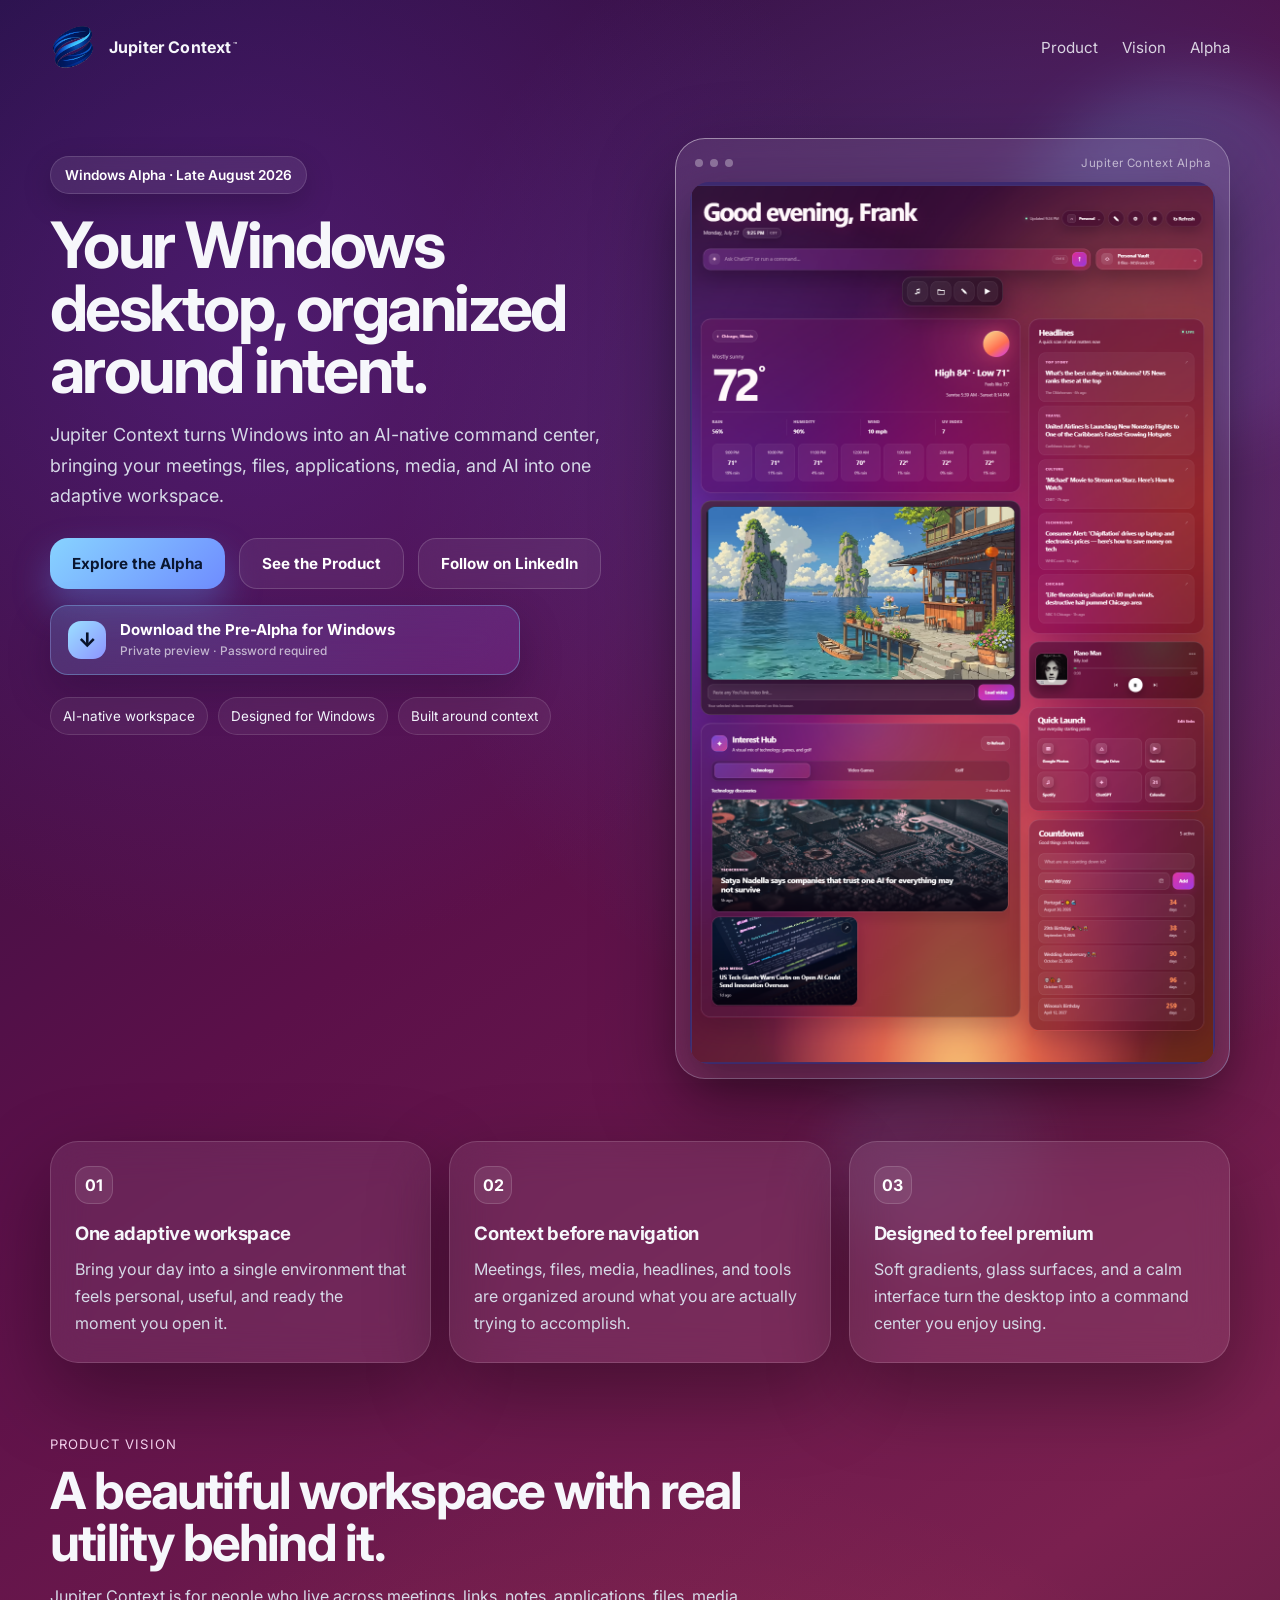
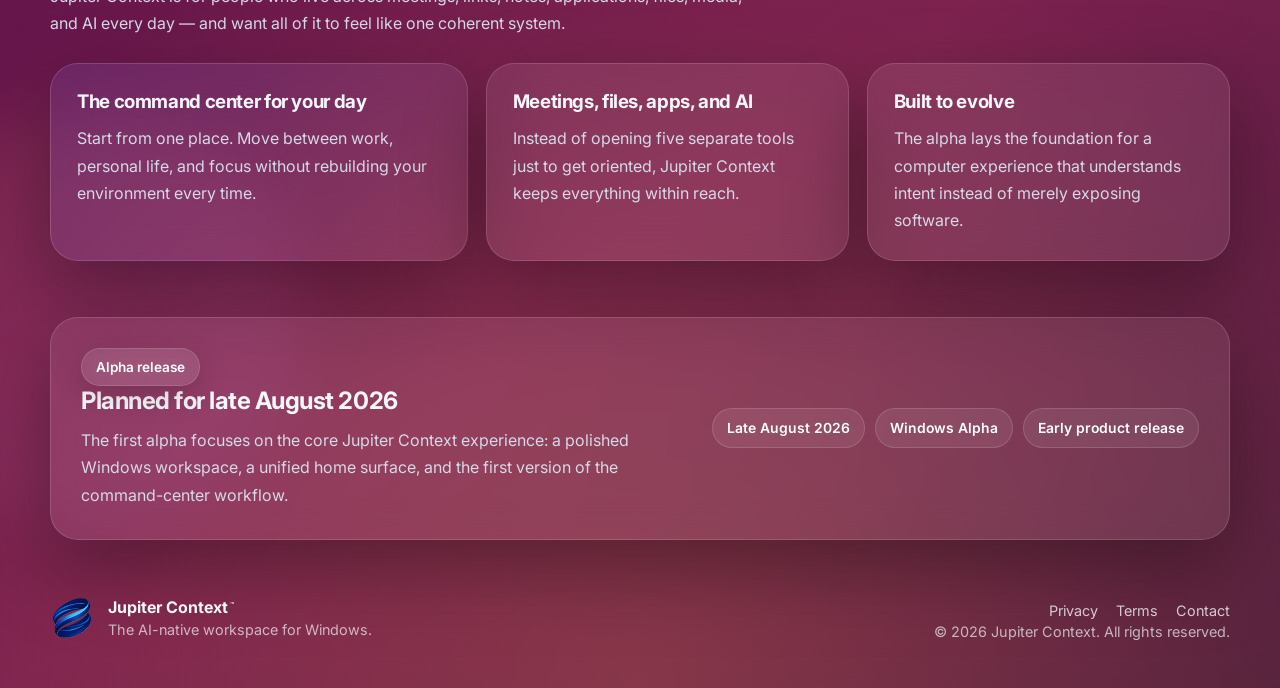
==== index.html @ 40c3f684 "Add files via upload" ====
<!DOCTYPE html>
<html lang="en">
<head>
  <meta charset="UTF-8" />
  <meta name="viewport" content="width=device-width, initial-scale=1.0" />

  <title>Jupiter Context™ — The AI-native workspace for Windows</title>
  <meta name="description" content="Jupiter Context turns Windows into an AI-native command center for your meetings, files, applications, media, and AI." />
  <meta name="theme-color" content="#351044" />

  <link rel="icon" type="image/png" sizes="32x32" href="assets/favicon-32.png" />
  <link rel="icon" type="image/png" sizes="16x16" href="assets/favicon-16.png" />
  <link rel="apple-touch-icon" href="assets/apple-touch-icon.png" />
  <link rel="manifest" href="site.webmanifest" />

  <meta property="og:type" content="website" />
  <meta property="og:title" content="Jupiter Context™ — The AI-native workspace for Windows" />
  <meta property="og:description" content="Meetings, files, applications, media, and AI — one adaptive Windows workspace." />
  <meta property="og:image" content="assets/og-image.jpg" />
  <meta property="og:site_name" content="Jupiter Context" />

  <meta name="twitter:card" content="summary_large_image" />
  <meta name="twitter:title" content="Jupiter Context™" />
  <meta name="twitter:description" content="The AI-native workspace for Windows." />
  <meta name="twitter:image" content="assets/og-image.jpg" />

  <link rel="preconnect" href="https://fonts.googleapis.com" />
  <link rel="preconnect" href="https://fonts.gstatic.com" crossorigin />
  <link href="https://fonts.googleapis.com/css2?family=Inter:wght@400;500;600;700;800&display=swap" rel="stylesheet" />
  <link rel="stylesheet" href="styles.css" />
</head>
<body>
  <div class="page-shell">
    <div class="gradient-orb orb-1"></div>
    <div class="gradient-orb orb-2"></div>
    <div class="gradient-orb orb-3"></div>

    <header class="site-header container">
      <a href="index.html" class="brand" aria-label="Jupiter Context home">
        <span class="logo-shell">
          <img src="assets/jupiter-context-logo.png" alt="" class="brand-logo" />
        </span>
        <span>Jupiter Context<sup>™</sup></span>
      </a>

      <nav class="site-nav" aria-label="Primary navigation">
        <a href="#product">Product</a>
        <a href="#vision">Vision</a>
        <a href="#alpha">Alpha</a>
      </nav>
    </header>

    <main>
      <section class="hero container">
        <div class="hero-copy">
          <div class="eyebrow">Windows Alpha · Late August 2026</div>
          <h1>Your Windows desktop, organized around intent.</h1>
          <p class="hero-subcopy">
            Jupiter Context turns Windows into an AI-native command center, bringing your
            meetings, files, applications, media, and AI into one adaptive workspace.
          </p>

          <div class="hero-actions">
            <a class="button button-primary" href="#alpha">Explore the Alpha</a>
            <a class="button button-secondary" href="#product">See the Product</a>
            <a
              class="button button-secondary"
              href="https://www.linkedin.com/company/jupiter-context/"
              target="_blank"
              rel="noopener noreferrer"
            >
              Follow on LinkedIn
            </a>
          </div>

          <div class="private-download">
            <button class="button button-download" type="button" id="preAlphaDownloadButton">
              <span class="download-button-icon" aria-hidden="true">↓</span>
              <span>
                <strong>Download the Pre-Alpha for Windows</strong>
                <small>Private preview · Password required</small>
              </span>
            </button>
          </div>

          <div class="hero-meta" aria-label="Product attributes">
            <div class="meta-pill">AI-native workspace</div>
            <div class="meta-pill">Designed for Windows</div>
            <div class="meta-pill">Built around context</div>
          </div>
        </div>

        <div class="hero-visual">
          <div class="hero-card">
            <div class="window-bar" aria-hidden="true">
              <span></span><span></span><span></span>
              <small>Jupiter Context Alpha</small>
            </div>
            <img
              src="assets/dashboard-screenshot.png"
              alt="Jupiter Context dashboard preview"
              class="product-shot"
              width="1080"
              height="1814"
              fetchpriority="high"
            />
          </div>
        </div>
      </section>

      <section class="feature-strip container" id="product">
        <article class="feature-card">
          <div class="card-tag">01</div>
          <h2>One adaptive workspace</h2>
          <p>Bring your day into a single environment that feels personal, useful, and ready the moment you open it.</p>
        </article>
        <article class="feature-card">
          <div class="card-tag">02</div>
          <h2>Context before navigation</h2>
          <p>Meetings, files, media, headlines, and tools are organized around what you are actually trying to accomplish.</p>
        </article>
        <article class="feature-card">
          <div class="card-tag">03</div>
          <h2>Designed to feel premium</h2>
          <p>Soft gradients, glass surfaces, and a calm interface turn the desktop into a command center you enjoy using.</p>
        </article>
      </section>

      <section class="showcase container" id="vision">
        <div class="section-intro">
          <span class="section-kicker">Product vision</span>
          <h2>A beautiful workspace with real utility behind it.</h2>
          <p>
            Jupiter Context is for people who live across meetings, links, notes, applications,
            files, media, and AI every day — and want all of it to feel like one coherent system.
          </p>
        </div>

        <div class="showcase-grid">
          <div class="glass-panel highlight-panel">
            <h3>The command center for your day</h3>
            <p>Start from one place. Move between work, personal life, and focus without rebuilding your environment every time.</p>
          </div>
          <div class="glass-panel">
            <h3>Meetings, files, apps, and AI</h3>
            <p>Instead of opening five separate tools just to get oriented, Jupiter Context keeps everything within reach.</p>
          </div>
          <div class="glass-panel">
            <h3>Built to evolve</h3>
            <p>The alpha lays the foundation for a computer experience that understands intent instead of merely exposing software.</p>
          </div>
        </div>
      </section>

      <section class="alpha-section container" id="alpha">
        <div class="alpha-card">
          <div>
            <div class="eyebrow">Alpha release</div>
            <h2>Planned for late August 2026</h2>
            <p>
              The first alpha focuses on the core Jupiter Context experience: a polished Windows workspace,
              a unified home surface, and the first version of the command-center workflow.
            </p>
          </div>
          <div class="alpha-pills">
            <span>Late August 2026</span>
            <span>Windows Alpha</span>
            <span>Early product release</span>
          </div>
        </div>
      </section>
    </main>

    <footer class="site-footer container">
      <div class="footer-brand">
        <span class="logo-shell footer-logo-shell">
          <img src="assets/jupiter-context-logo.png" alt="" class="footer-logo" />
        </span>
        <div>
          <strong>Jupiter Context<sup>™</sup></strong>
          <p>The AI-native workspace for Windows.</p>
        </div>
      </div>

      <div class="footer-right">
        <nav class="legal-nav" aria-label="Legal navigation">
          <a href="privacy.html">Privacy</a>
          <a href="terms.html">Terms</a>
          <a href="contact.html">Contact</a>
        </nav>
        <p class="footer-note">© 2026 Jupiter Context. All rights reserved.</p>
      </div>
    </footer>
  </div>

  <dialog class="download-dialog" id="downloadDialog" aria-labelledby="downloadDialogTitle">
    <form class="download-dialog-card" id="downloadForm">
      <button class="dialog-close" type="button" id="closeDownloadDialog" aria-label="Close download dialog">×</button>

      <div class="download-dialog-icon" aria-hidden="true">↓</div>
      <p class="dialog-kicker">Private Windows preview</p>
      <h2 id="downloadDialogTitle">Unlock the Jupiter Context Pre-Alpha</h2>
      <p class="dialog-copy">
        Enter the access password supplied with your invitation. The download will begin after the password is verified.
      </p>

      <label class="password-label" for="downloadPassword">Access password</label>
      <div class="password-control">
        <input
          id="downloadPassword"
          name="downloadPassword"
          type="password"
          autocomplete="current-password"
          spellcheck="false"
          required
        />
        <button type="button" class="password-toggle" id="toggleDownloadPassword">Show</button>
      </div>

      <p class="download-error" id="downloadError" role="alert" aria-live="polite"></p>

      <div class="dialog-actions">
        <button class="button button-secondary" type="button" id="cancelDownloadDialog">Cancel</button>
        <button class="button button-primary" type="submit" id="unlockDownloadButton">Unlock download</button>
      </div>

      <p class="dialog-security-note">Pre-alpha software · Windows 10/11 · Invitation only</p>
    </form>
  </dialog>

  <script src="script.js"></script>
</body>
</html>
---- styles.css ----
:root{
  --bg:#0b1020;
  --panel:rgba(255,255,255,0.08);
  --panel-strong:rgba(255,255,255,0.12);
  --border:rgba(255,255,255,0.14);
  --text:#f6f7fb;
  --muted:#d6d9e7;
  --accent:#71c4ff;
  --accent-2:#c55cff;
  --accent-3:#ff8b63;
  --shadow:0 30px 80px rgba(0,0,0,0.35);
}

*{box-sizing:border-box}
html{scroll-behavior:smooth}
body{
  margin:0;
  font-family:'Inter',system-ui,-apple-system,BlinkMacSystemFont,'Segoe UI',sans-serif;
  background:
    radial-gradient(circle at 20% 15%, rgba(100,40,160,0.45), transparent 28%),
    radial-gradient(circle at 80% 20%, rgba(74,137,255,0.28), transparent 30%),
    radial-gradient(circle at 50% 100%, rgba(255,140,84,0.22), transparent 35%),
    linear-gradient(145deg,#241043 0%,#5b1049 38%,#7a204f 72%,#4f1e3c 100%);
  color:var(--text);
  min-height:100vh;
}

body.dialog-open{overflow:hidden}
button,input{font:inherit}
img{max-width:100%;display:block}
a{text-decoration:none;color:inherit}
sup{font-size:.42em;vertical-align:super;margin-left:2px;opacity:.82}

.page-shell{position:relative;overflow:hidden;min-height:100vh}
.container{width:min(1180px,calc(100% - 48px));margin:0 auto}

.gradient-orb{
  position:absolute;border-radius:999px;filter:blur(30px);opacity:.34;pointer-events:none
}
.orb-1{width:360px;height:360px;background:linear-gradient(135deg,rgba(113,196,255,.7),rgba(197,92,255,.28));top:80px;right:-100px}
.orb-2{width:420px;height:420px;background:linear-gradient(135deg,rgba(255,139,99,.42),rgba(197,92,255,.3));left:-120px;bottom:160px}
.orb-3{width:220px;height:220px;background:linear-gradient(135deg,rgba(113,196,255,.4),rgba(255,255,255,.08));right:18%;top:46%}

.site-header{
  display:flex;justify-content:space-between;align-items:center;padding:24px 0 0;
  position:relative;z-index:5
}
.brand{display:flex;align-items:center;gap:13px;font-weight:700;letter-spacing:.01em}
.logo-shell{
  width:46px;height:46px;display:grid;place-items:center;padding:0;
  background:transparent;border:none;box-shadow:none;backdrop-filter:none
}
.brand-logo,.footer-logo{width:100%;height:100%;object-fit:contain}
.site-nav{display:flex;gap:24px;font-size:.95rem;color:rgba(246,247,251,.84)}
.site-nav a:hover,.legal-nav a:hover{color:#fff}

.hero{
  display:grid;grid-template-columns:1.05fr 1fr;gap:42px;align-items:start;
  padding:68px 0 52px;position:relative;z-index:2
}
.hero-copy{padding-top:18px}
.eyebrow{
  display:inline-flex;align-items:center;gap:10px;padding:10px 14px;border-radius:999px;
  background:rgba(255,255,255,.08);color:#fff;font-size:.85rem;font-weight:600;
  border:1px solid rgba(255,255,255,.14);backdrop-filter:blur(16px);
  box-shadow:0 10px 30px rgba(0,0,0,.18)
}
.hero h1{
  font-size:clamp(2.8rem,5vw,5rem);line-height:.98;letter-spacing:-.04em;
  margin:20px 0 18px
}
.hero-subcopy{font-size:1.12rem;line-height:1.7;color:var(--muted);max-width:620px;margin:0 0 26px}
.hero-actions{display:flex;gap:14px;flex-wrap:wrap;margin-bottom:16px}
.button{
  display:inline-flex;align-items:center;justify-content:center;border-radius:18px;padding:15px 22px;
  border:0;cursor:pointer;font-weight:700;font-size:.95rem;
  transition:transform .2s ease,opacity .2s ease,background .2s ease,border-color .2s ease
}
.button:hover{transform:translateY(-1px)}
.button:disabled{cursor:wait;opacity:.72;transform:none}
.button-primary{
  background:linear-gradient(135deg,#87d3ff,#6f8cff);color:#0a1630;
  box-shadow:0 18px 36px rgba(95,157,255,.35)
}
.button-secondary{
  border:1px solid rgba(255,255,255,.16);background:rgba(255,255,255,.06);
  color:#fff;backdrop-filter:blur(16px)
}
.private-download{margin:0 0 22px}
.button-download{
  width:min(100%,470px);justify-content:flex-start;gap:14px;padding:15px 17px;text-align:left;
  color:#fff;border:1px solid rgba(135,211,255,.35);
  background:linear-gradient(135deg,rgba(113,196,255,.18),rgba(197,92,255,.16));
  box-shadow:0 18px 42px rgba(24,8,40,.28);backdrop-filter:blur(18px)
}
.button-download:hover{
  border-color:rgba(135,211,255,.58);
  background:linear-gradient(135deg,rgba(113,196,255,.24),rgba(197,92,255,.22))
}
.download-button-icon{
  width:38px;height:38px;border-radius:13px;display:grid;place-items:center;flex:0 0 auto;
  color:#091329;font-size:1.25rem;font-weight:800;background:linear-gradient(135deg,#9be0ff,#8d94ff)
}
.button-download strong{display:block;font-size:.94rem;line-height:1.25}
.button-download small{display:block;margin-top:4px;color:rgba(246,247,251,.68);font-size:.74rem;font-weight:500}
.hero-meta{display:flex;gap:10px;flex-wrap:wrap}
.meta-pill{
  padding:10px 12px;border-radius:999px;font-size:.84rem;color:#f2f4fc;
  background:rgba(255,255,255,.06);border:1px solid rgba(255,255,255,.12);backdrop-filter:blur(14px)
}
.hero-visual{display:flex;justify-content:center;align-items:flex-start}
.hero-card{
  position:relative;width:100%;padding:14px;border-radius:30px;
  background:rgba(255,255,255,.09);border:1px solid rgba(255,255,255,.16);
  box-shadow:var(--shadow);backdrop-filter:blur(22px)
}
.hero-card::before{
  content:"";position:absolute;inset:-1px;border-radius:inherit;padding:1px;
  background:linear-gradient(135deg,rgba(255,255,255,.35),rgba(255,255,255,.08),rgba(113,196,255,.24));
  -webkit-mask:linear-gradient(#000 0 0) content-box,linear-gradient(#000 0 0);
  -webkit-mask-composite:xor;mask-composite:exclude;pointer-events:none
}
.window-bar{display:flex;align-items:center;gap:7px;padding:3px 5px 12px;color:rgba(255,255,255,.6)}
.window-bar span{width:8px;height:8px;border-radius:50%;background:rgba(255,255,255,.32)}
.window-bar small{margin-left:auto;font-size:.72rem;letter-spacing:.04em}
.product-shot{width:100%;height:auto;border-radius:19px;box-shadow:0 18px 40px rgba(0,0,0,.32)}

.feature-strip{
  display:grid;grid-template-columns:repeat(3,1fr);gap:18px;padding:10px 0 52px;
  position:relative;z-index:2
}
.feature-card,.glass-panel,.alpha-card,.legal-card{
  background:rgba(255,255,255,.08);border:1px solid rgba(255,255,255,.14);
  border-radius:28px;backdrop-filter:blur(18px);box-shadow:var(--shadow)
}
.feature-card{padding:24px}
.card-tag{
  width:38px;height:38px;display:grid;place-items:center;border-radius:14px;
  background:rgba(255,255,255,.08);border:1px solid rgba(255,255,255,.15);
  font-weight:700;color:#fff;margin-bottom:18px
}
.feature-card h2{font-size:1.16rem}
.feature-card h2,.glass-panel h3,.alpha-card h2{margin:0 0 12px;letter-spacing:-.02em}
.feature-card p,.glass-panel p,.alpha-card p,.section-intro p,.legal-card p,.legal-card li{
  margin:0;color:var(--muted);line-height:1.7
}

.showcase{padding:18px 0 56px;position:relative;z-index:2}
.section-kicker{
  display:inline-block;font-size:.82rem;letter-spacing:.08em;text-transform:uppercase;
  color:#ffe0fa;opacity:.92;margin-bottom:12px
}
.section-intro{max-width:720px;margin-bottom:26px}
.section-intro h2{
  font-size:clamp(2rem,4vw,3.2rem);line-height:1.03;margin:0 0 14px;letter-spacing:-.035em
}
.showcase-grid{display:grid;grid-template-columns:1.15fr 1fr 1fr;gap:18px}
.glass-panel{padding:26px}
.highlight-panel{background:linear-gradient(135deg,rgba(112,70,155,.3),rgba(255,255,255,.08))}

.alpha-section{padding:0 0 56px;position:relative;z-index:2}
.alpha-card{display:grid;grid-template-columns:1.2fr auto;gap:28px;align-items:center;padding:30px}
.alpha-pills{display:flex;gap:10px;flex-wrap:wrap;justify-content:flex-end}
.alpha-pills span{
  padding:11px 14px;border-radius:999px;background:rgba(255,255,255,.08);
  border:1px solid rgba(255,255,255,.14);color:#fff;font-weight:600;font-size:.87rem
}

.site-footer{
  display:flex;justify-content:space-between;gap:24px;align-items:flex-end;
  padding:0 0 48px;position:relative;z-index:2
}
.footer-brand{display:flex;align-items:center;gap:14px}
.footer-logo-shell{width:44px;height:44px}
.footer-brand p,.footer-note{margin:4px 0 0;color:rgba(246,247,251,.68);font-size:.9rem}
.footer-right{text-align:right}
.legal-nav{display:flex;justify-content:flex-end;gap:18px;font-size:.9rem;color:rgba(246,247,251,.78)}

.legal-main{padding:70px 0 80px;position:relative;z-index:2}
.legal-card{max-width:850px;padding:34px;margin:0 auto}
.legal-card h1{font-size:clamp(2.2rem,5vw,4rem);margin:0 0 12px;letter-spacing:-.04em}
.legal-card h2{margin:28px 0 9px;font-size:1.15rem}
.legal-card ul{padding-left:22px}
.legal-meta{margin-bottom:28px!important;color:rgba(246,247,251,.62)!important}
.contact-link{color:#a9dcff;text-decoration:underline;text-underline-offset:3px}

.download-dialog{
  width:min(520px,calc(100% - 28px));padding:0;border:1px solid rgba(255,255,255,.18);
  border-radius:28px;color:var(--text);background:transparent;box-shadow:0 40px 120px rgba(0,0,0,.58)
}
.download-dialog::backdrop{background:rgba(7,4,18,.72);backdrop-filter:blur(12px)}
.download-dialog-card{
  position:relative;padding:32px;border-radius:27px;overflow:hidden;
  background:
    radial-gradient(circle at 90% 0%,rgba(113,196,255,.2),transparent 35%),
    radial-gradient(circle at 0% 100%,rgba(197,92,255,.2),transparent 38%),
    linear-gradient(145deg,rgba(42,14,62,.98),rgba(91,16,73,.98));
}
.dialog-close{
  position:absolute;top:16px;right:16px;width:36px;height:36px;border-radius:12px;
  border:1px solid rgba(255,255,255,.12);background:rgba(255,255,255,.06);
  color:#fff;cursor:pointer;font-size:1.35rem;line-height:1
}
.download-dialog-icon{
  width:48px;height:48px;border-radius:16px;display:grid;place-items:center;margin-bottom:18px;
  color:#091329;background:linear-gradient(135deg,#9be0ff,#8d94ff);font-size:1.45rem;font-weight:800;
  box-shadow:0 16px 34px rgba(95,157,255,.28)
}
.dialog-kicker{
  margin:0 0 9px;color:#b9e7ff;font-size:.75rem;font-weight:700;letter-spacing:.1em;text-transform:uppercase
}
.download-dialog h2{margin:0 40px 12px 0;font-size:clamp(1.6rem,5vw,2.25rem);line-height:1.05;letter-spacing:-.035em}
.dialog-copy{margin:0 0 22px;color:var(--muted);line-height:1.65}
.password-label{display:block;margin-bottom:8px;color:#fff;font-size:.86rem;font-weight:700}
.password-control{display:flex;gap:8px}
.password-control input{
  width:100%;min-width:0;border-radius:15px;padding:14px 15px;color:#fff;
  background:rgba(255,255,255,.075);border:1px solid rgba(255,255,255,.16);outline:none
}
.password-control input:focus{border-color:rgba(135,211,255,.68);box-shadow:0 0 0 4px rgba(113,196,255,.12)}
.password-toggle{
  flex:0 0 auto;border-radius:15px;padding:0 14px;border:1px solid rgba(255,255,255,.14);
  background:rgba(255,255,255,.07);color:#fff;cursor:pointer;font-weight:700;font-size:.82rem
}
.download-error{min-height:22px;margin:9px 0 4px;color:#ffb7c2;font-size:.82rem;font-weight:600}
.download-error.success{color:#a8ffcf}
.download-error.shake{animation:password-shake .32s ease}
.dialog-actions{display:flex;justify-content:flex-end;gap:10px;flex-wrap:wrap;margin-top:14px}
.dialog-security-note{margin:18px 0 0;text-align:center;color:rgba(246,247,251,.52);font-size:.72rem}

@keyframes password-shake{
  0%,100%{transform:translateX(0)}
  25%{transform:translateX(-5px)}
  75%{transform:translateX(5px)}
}

a:focus-visible,button:focus-visible,input:focus-visible{
  outline:3px solid rgba(135,211,255,.9);outline-offset:4px
}

@media(max-width:1060px){
  .hero{grid-template-columns:1fr}
  .hero-copy{padding-top:0}
  .showcase-grid,.feature-strip{grid-template-columns:1fr}
  .alpha-card{grid-template-columns:1fr}
  .alpha-pills{justify-content:flex-start}
}
@media(max-width:720px){
  .container{width:min(100% - 28px,1180px)}
  .site-header{flex-direction:column;gap:16px;align-items:flex-start}
  .site-nav{gap:14px;flex-wrap:wrap}
  .hero{padding-top:36px}
  .hero h1{font-size:clamp(2.4rem,11vw,4rem)}
  .hero-card{padding:10px;border-radius:24px}
  .button-download{width:100%}
  .site-footer{flex-direction:column;align-items:flex-start}
  .footer-right{text-align:left}
  .legal-nav{justify-content:flex-start}
  .download-dialog-card{padding:26px 20px 22px}
  .dialog-actions{flex-direction:column-reverse}
  .dialog-actions .button{width:100%}
}
@media(prefers-reduced-motion:reduce){
  html{scroll-behavior:auto}
  *,*::before,*::after{animation-duration:.01ms!important;animation-iteration-count:1!important;transition-duration:.01ms!important}
}
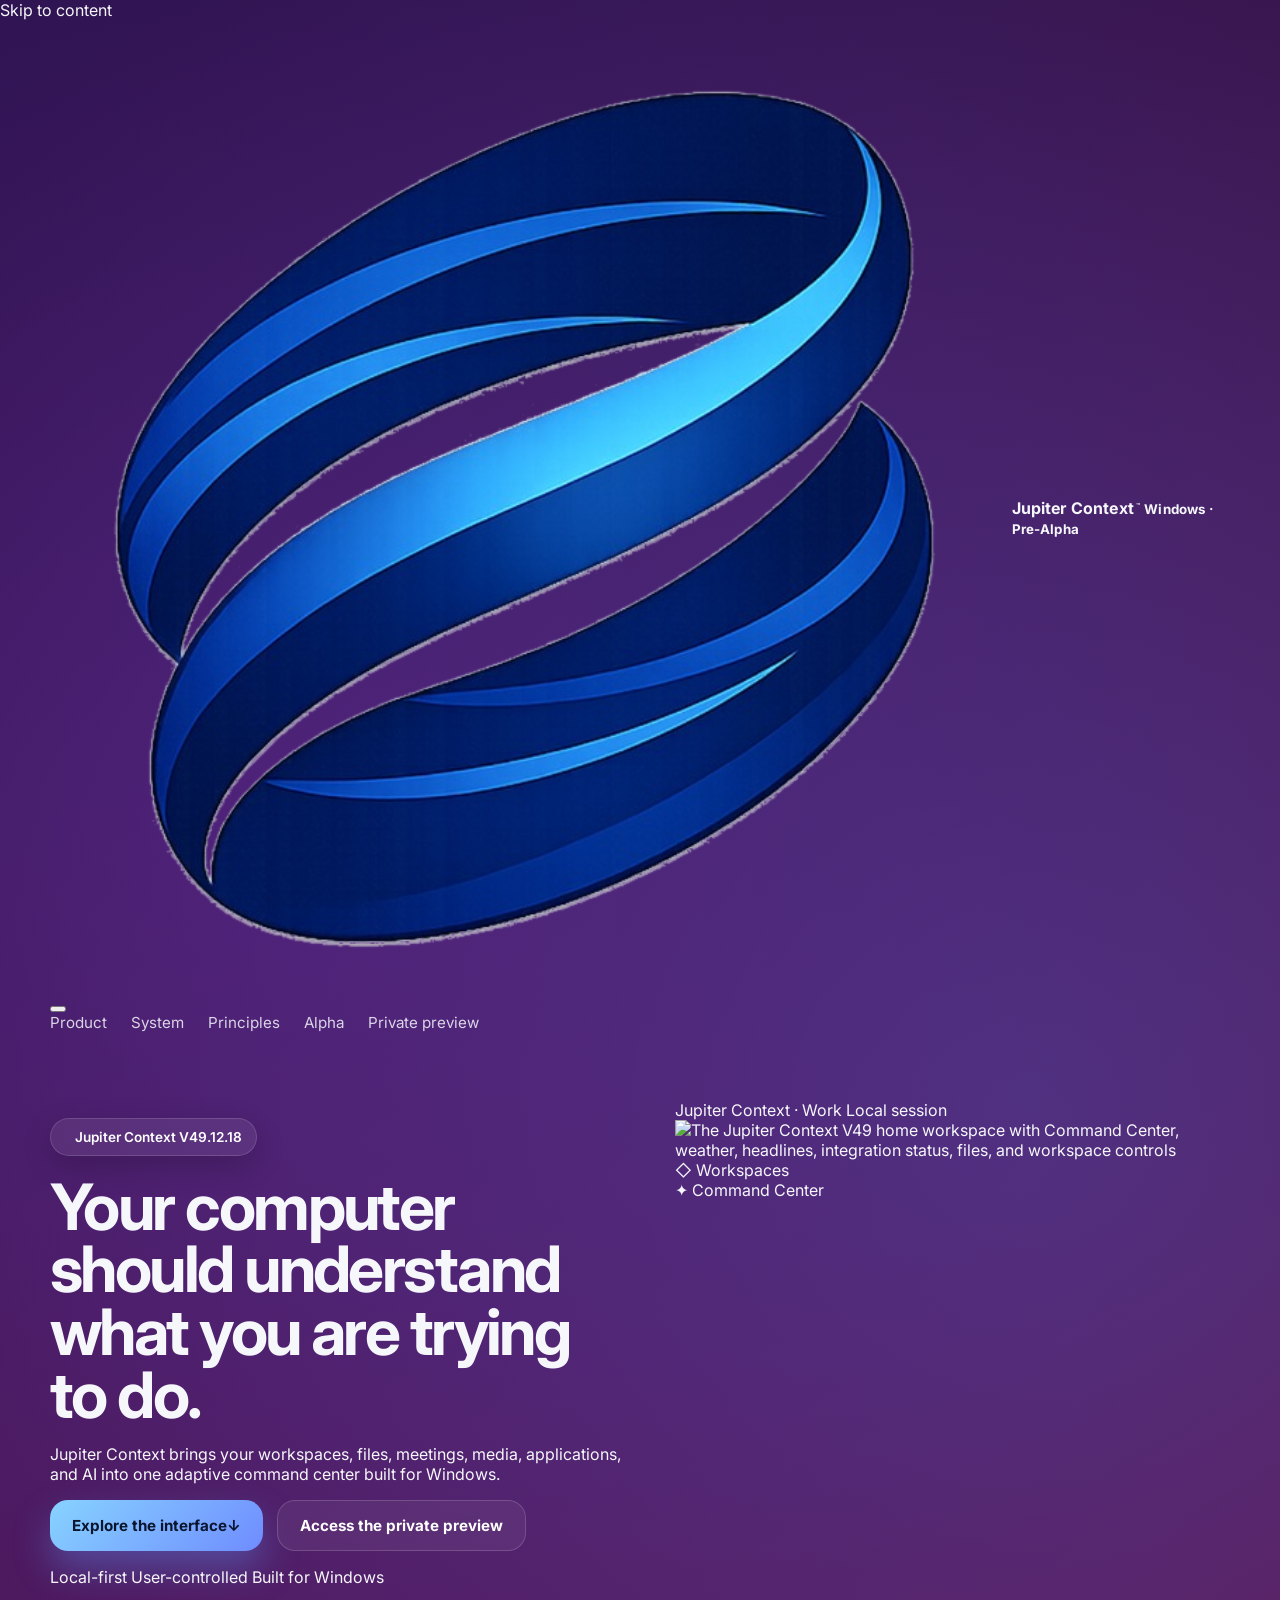
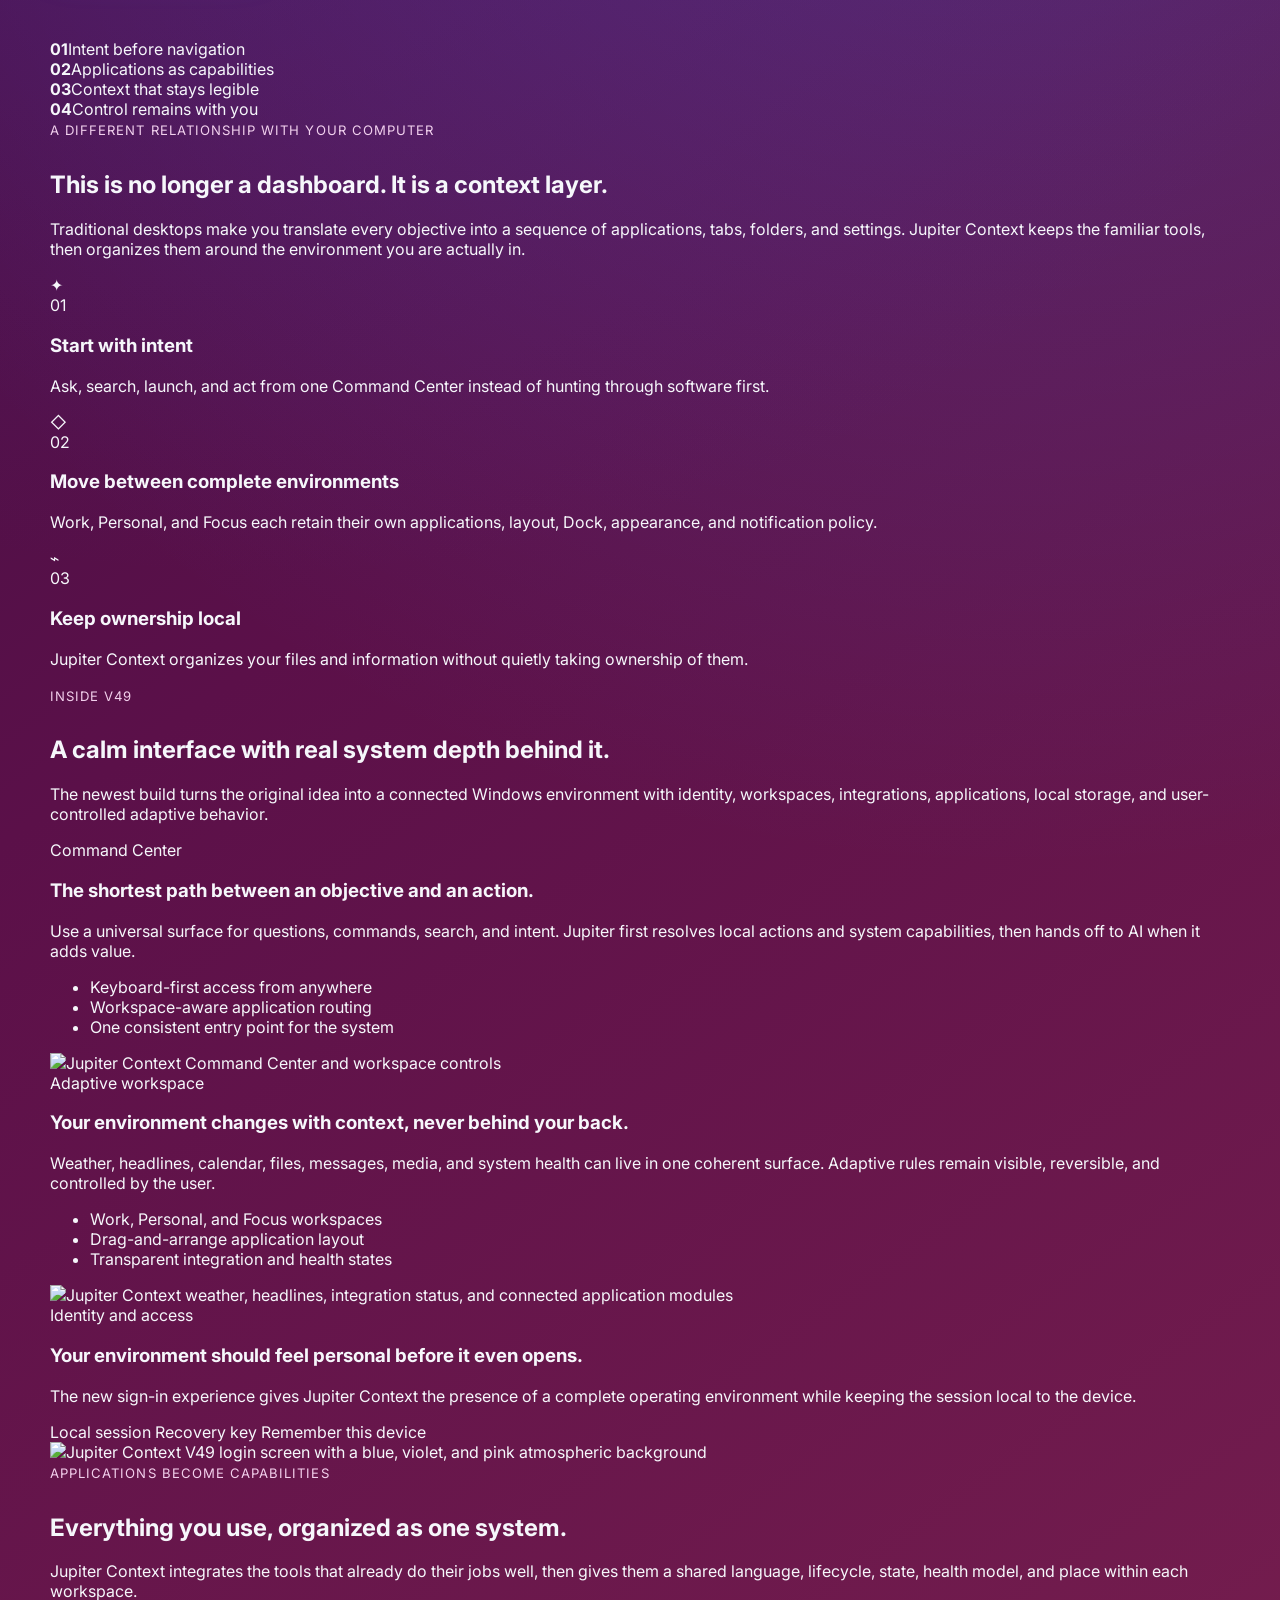
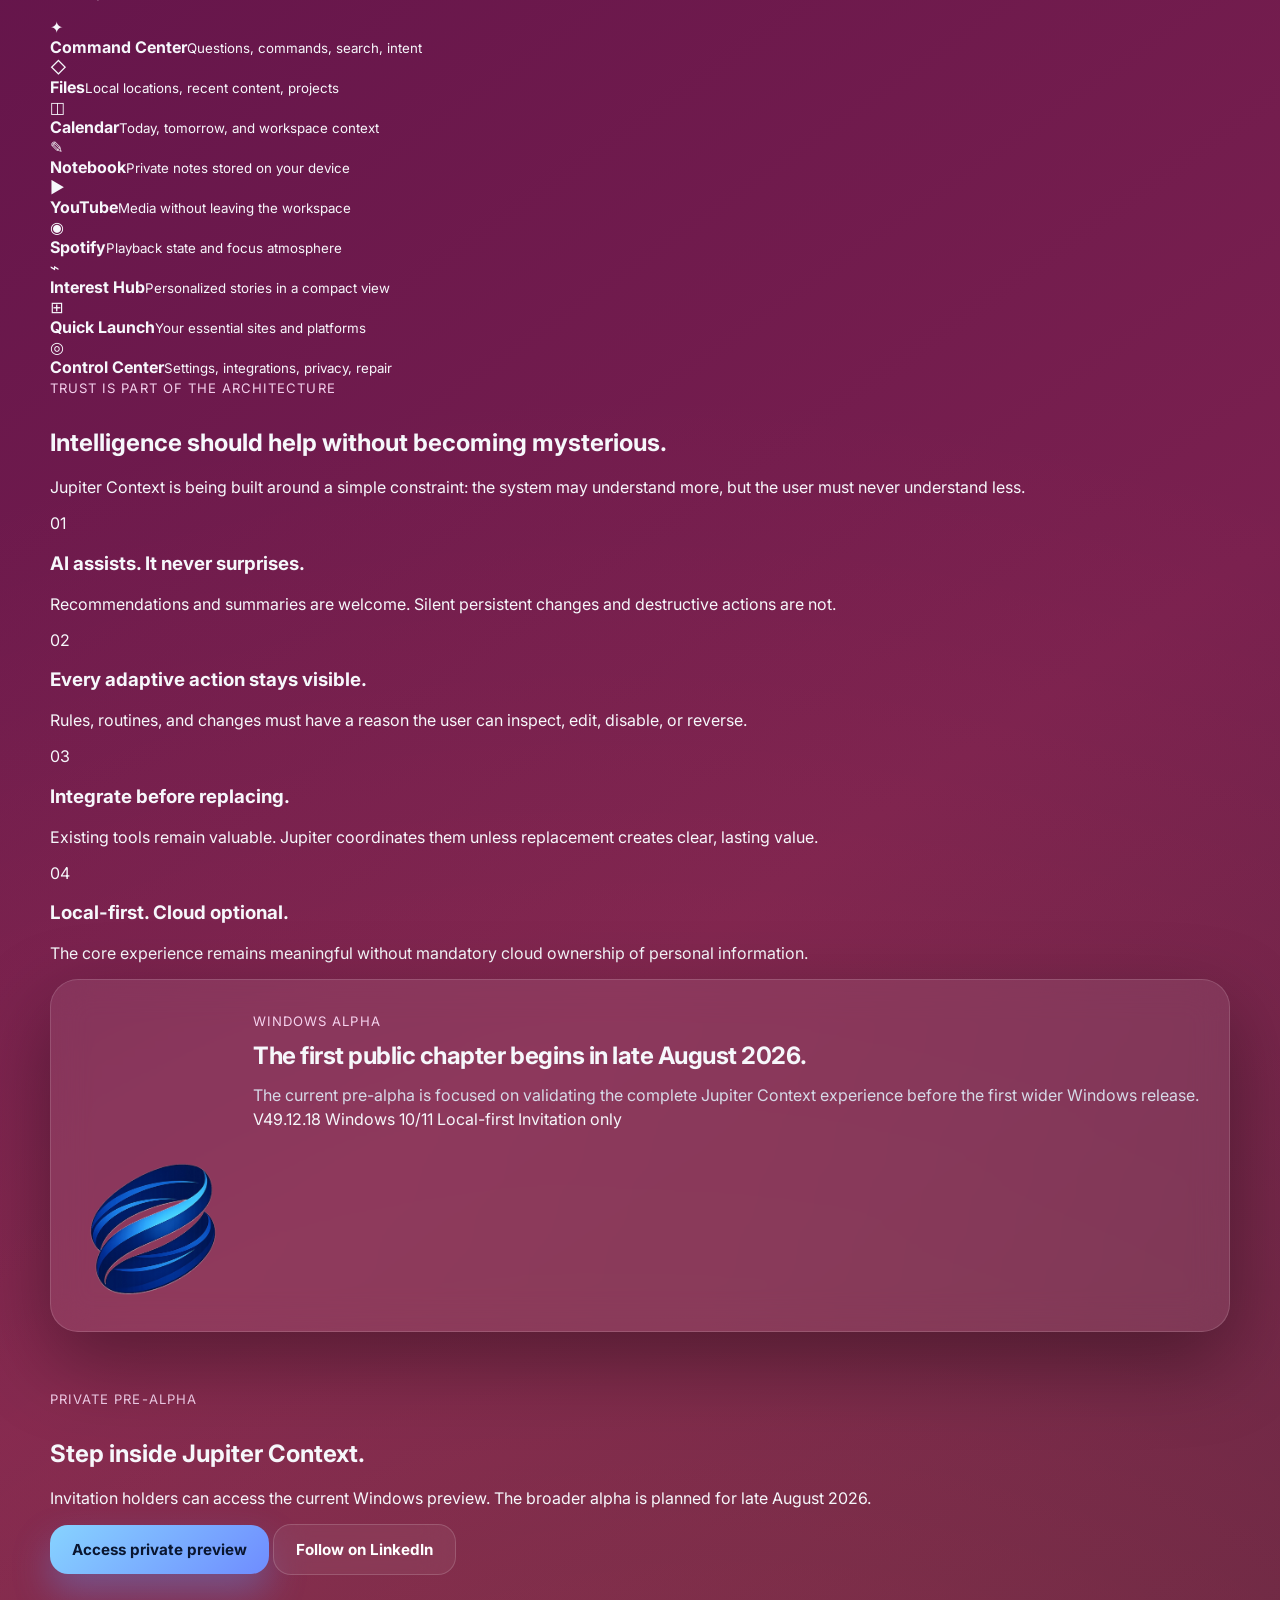
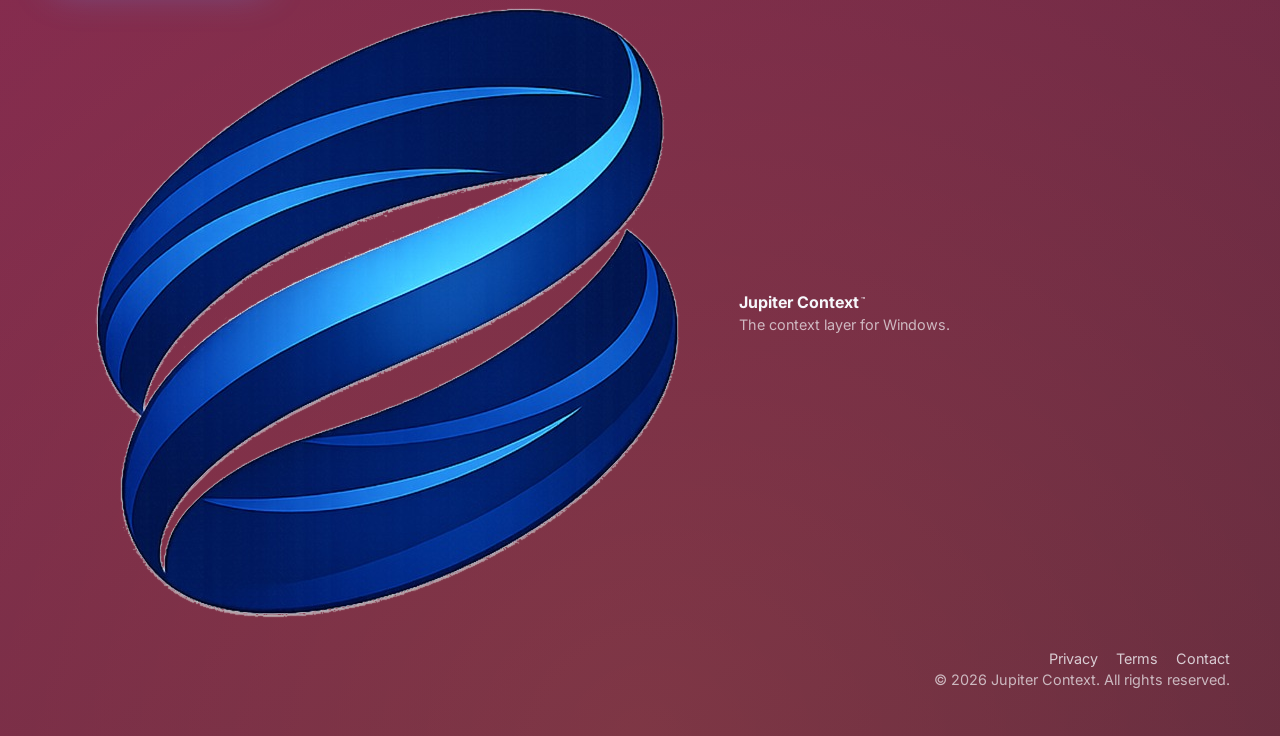
==== commit 6b08a512: "Add files via upload" ====
--- a/index.html
+++ b/index.html
@@ -3,10 +3,9 @@
 <head>
   <meta charset="UTF-8" />
   <meta name="viewport" content="width=device-width, initial-scale=1.0" />
-
-  <title>Jupiter Context™ — The AI-native workspace for Windows</title>
-  <meta name="description" content="Jupiter Context turns Windows into an AI-native command center for your meetings, files, applications, media, and AI." />
-  <meta name="theme-color" content="#351044" />
+  <title>Jupiter Context™ | The context layer for Windows</title>
+  <meta name="description" content="Jupiter Context brings your workspaces, files, meetings, media, applications, and AI into one adaptive command center for Windows." />
+  <meta name="theme-color" content="#11112f" />
 
   <link rel="icon" type="image/png" sizes="32x32" href="assets/favicon-32.png" />
   <link rel="icon" type="image/png" sizes="16x16" href="assets/favicon-16.png" />
@@ -14,14 +13,14 @@
   <link rel="manifest" href="site.webmanifest" />
 
   <meta property="og:type" content="website" />
-  <meta property="og:title" content="Jupiter Context™ — The AI-native workspace for Windows" />
-  <meta property="og:description" content="Meetings, files, applications, media, and AI — one adaptive Windows workspace." />
+  <meta property="og:title" content="Jupiter Context™ | The context layer for Windows" />
+  <meta property="og:description" content="One adaptive command center for your workspaces, files, meetings, applications, media, and AI." />
   <meta property="og:image" content="assets/og-image.jpg" />
   <meta property="og:site_name" content="Jupiter Context" />
 
   <meta name="twitter:card" content="summary_large_image" />
   <meta name="twitter:title" content="Jupiter Context™" />
-  <meta name="twitter:description" content="The AI-native workspace for Windows." />
+  <meta name="twitter:description" content="Your computer should understand what you are trying to do." />
   <meta name="twitter:image" content="assets/og-image.jpg" />
 
   <link rel="preconnect" href="https://fonts.googleapis.com" />
@@ -30,204 +29,303 @@
   <link rel="stylesheet" href="styles.css" />
 </head>
 <body>
-  <div class="page-shell">
-    <div class="gradient-orb orb-1"></div>
-    <div class="gradient-orb orb-2"></div>
-    <div class="gradient-orb orb-3"></div>
-
-    <header class="site-header container">
-      <a href="index.html" class="brand" aria-label="Jupiter Context home">
-        <span class="logo-shell">
+  <a class="skip-link" href="#main">Skip to content</a>
+
+  <div class="site-shell">
+    <div class="aurora aurora-one" aria-hidden="true"></div>
+    <div class="aurora aurora-two" aria-hidden="true"></div>
+    <div class="aurora aurora-three" aria-hidden="true"></div>
+    <div class="orbital-lines" aria-hidden="true"></div>
+
+    <header class="site-header" data-header>
+      <div class="container header-inner">
+        <a class="brand" href="#top" aria-label="Jupiter Context home">
           <img src="assets/jupiter-context-logo.png" alt="" class="brand-logo" />
-        </span>
-        <span>Jupiter Context<sup>™</sup></span>
-      </a>
-
-      <nav class="site-nav" aria-label="Primary navigation">
-        <a href="#product">Product</a>
-        <a href="#vision">Vision</a>
-        <a href="#alpha">Alpha</a>
-      </nav>
+          <span class="brand-copy">
+            <strong>Jupiter Context<sup>™</sup></strong>
+            <small>Windows · Pre-Alpha</small>
+          </span>
+        </a>
+
+        <button class="nav-toggle" type="button" aria-label="Open navigation" aria-expanded="false" aria-controls="siteNav" data-nav-toggle>
+          <span></span><span></span>
+        </button>
+
+        <nav class="site-nav" id="siteNav" aria-label="Primary navigation" data-nav>
+          <a href="#product">Product</a>
+          <a href="#system">System</a>
+          <a href="#principles">Principles</a>
+          <a href="#alpha">Alpha</a>
+          <a class="nav-cta" href="#preview">Private preview</a>
+        </nav>
+      </div>
     </header>
 
-    <main>
-      <section class="hero container">
-        <div class="hero-copy">
-          <div class="eyebrow">Windows Alpha · Late August 2026</div>
-          <h1>Your Windows desktop, organized around intent.</h1>
-          <p class="hero-subcopy">
-            Jupiter Context turns Windows into an AI-native command center, bringing your
-            meetings, files, applications, media, and AI into one adaptive workspace.
+    <main id="main">
+      <section class="hero container" id="top">
+        <div class="hero-copy reveal">
+          <div class="eyebrow"><span class="live-dot"></span> Jupiter Context V49.12.18</div>
+          <h1>Your computer should understand what you are trying to do.</h1>
+          <p class="hero-lead">
+            Jupiter Context brings your workspaces, files, meetings, media, applications, and AI into one adaptive command center built for Windows.
           </p>
-
           <div class="hero-actions">
-            <a class="button button-primary" href="#alpha">Explore the Alpha</a>
-            <a class="button button-secondary" href="#product">See the Product</a>
-            <a
-              class="button button-secondary"
-              href="https://www.linkedin.com/company/jupiter-context/"
-              target="_blank"
-              rel="noopener noreferrer"
-            >
-              Follow on LinkedIn
+            <a class="button button-primary" href="#system">
+              Explore the interface
+              <span aria-hidden="true">↓</span>
             </a>
-          </div>
-
-          <div class="private-download">
-            <button class="button button-download" type="button" id="preAlphaDownloadButton">
-              <span class="download-button-icon" aria-hidden="true">↓</span>
-              <span>
-                <strong>Download the Pre-Alpha for Windows</strong>
-                <small>Private preview · Password required</small>
-              </span>
+            <button class="button button-secondary" type="button" data-open-download>
+              Access the private preview
             </button>
           </div>
-
-          <div class="hero-meta" aria-label="Product attributes">
-            <div class="meta-pill">AI-native workspace</div>
-            <div class="meta-pill">Designed for Windows</div>
-            <div class="meta-pill">Built around context</div>
-          </div>
-        </div>
-
-        <div class="hero-visual">
-          <div class="hero-card">
-            <div class="window-bar" aria-hidden="true">
-              <span></span><span></span><span></span>
-              <small>Jupiter Context Alpha</small>
-            </div>
-            <img
-              src="assets/dashboard-screenshot.png"
-              alt="Jupiter Context dashboard preview"
-              class="product-shot"
-              width="1080"
-              height="1814"
-              fetchpriority="high"
-            />
-          </div>
-        </div>
-      </section>
-
-      <section class="feature-strip container" id="product">
-        <article class="feature-card">
-          <div class="card-tag">01</div>
-          <h2>One adaptive workspace</h2>
-          <p>Bring your day into a single environment that feels personal, useful, and ready the moment you open it.</p>
-        </article>
-        <article class="feature-card">
-          <div class="card-tag">02</div>
-          <h2>Context before navigation</h2>
-          <p>Meetings, files, media, headlines, and tools are organized around what you are actually trying to accomplish.</p>
-        </article>
-        <article class="feature-card">
-          <div class="card-tag">03</div>
-          <h2>Designed to feel premium</h2>
-          <p>Soft gradients, glass surfaces, and a calm interface turn the desktop into a command center you enjoy using.</p>
-        </article>
-      </section>
-
-      <section class="showcase container" id="vision">
-        <div class="section-intro">
-          <span class="section-kicker">Product vision</span>
-          <h2>A beautiful workspace with real utility behind it.</h2>
+          <div class="hero-proof" aria-label="Product principles">
+            <span>Local-first</span>
+            <span>User-controlled</span>
+            <span>Built for Windows</span>
+          </div>
+        </div>
+
+        <div class="hero-stage reveal" data-delay="1">
+          <div class="product-window">
+            <div class="window-topbar">
+              <div class="window-dots" aria-hidden="true"><span></span><span></span><span></span></div>
+              <span>Jupiter Context · Work</span>
+              <span class="window-state"><i></i> Local session</span>
+            </div>
+            <img src="assets/home-screen.svg" alt="The Jupiter Context V49 home workspace with Command Center, weather, headlines, integration status, files, and workspace controls" class="hero-product-shot" fetchpriority="high" />
+          </div>
+          <div class="floating-chip chip-one"><span>◇</span> Workspaces</div>
+          <div class="floating-chip chip-two"><span>✦</span> Command Center</div>
+        </div>
+      </section>
+
+      <section class="signal-strip" aria-label="Jupiter Context capabilities">
+        <div class="container signal-grid reveal">
+          <div><strong>01</strong><span>Intent before navigation</span></div>
+          <div><strong>02</strong><span>Applications as capabilities</span></div>
+          <div><strong>03</strong><span>Context that stays legible</span></div>
+          <div><strong>04</strong><span>Control remains with you</span></div>
+        </div>
+      </section>
+
+      <section class="section product-intro container" id="product">
+        <div class="section-heading reveal">
+          <span class="section-kicker">A different relationship with your computer</span>
+          <h2>This is no longer a dashboard. It is a context layer.</h2>
           <p>
-            Jupiter Context is for people who live across meetings, links, notes, applications,
-            files, media, and AI every day — and want all of it to feel like one coherent system.
+            Traditional desktops make you translate every objective into a sequence of applications, tabs, folders, and settings. Jupiter Context keeps the familiar tools, then organizes them around the environment you are actually in.
           </p>
         </div>
 
-        <div class="showcase-grid">
-          <div class="glass-panel highlight-panel">
-            <h3>The command center for your day</h3>
-            <p>Start from one place. Move between work, personal life, and focus without rebuilding your environment every time.</p>
-          </div>
-          <div class="glass-panel">
-            <h3>Meetings, files, apps, and AI</h3>
-            <p>Instead of opening five separate tools just to get oriented, Jupiter Context keeps everything within reach.</p>
-          </div>
-          <div class="glass-panel">
-            <h3>Built to evolve</h3>
-            <p>The alpha lays the foundation for a computer experience that understands intent instead of merely exposing software.</p>
-          </div>
-        </div>
-      </section>
-
-      <section class="alpha-section container" id="alpha">
-        <div class="alpha-card">
+        <div class="concept-grid">
+          <article class="concept-card reveal">
+            <div class="concept-icon">✦</div>
+            <span class="concept-number">01</span>
+            <h3>Start with intent</h3>
+            <p>Ask, search, launch, and act from one Command Center instead of hunting through software first.</p>
+          </article>
+          <article class="concept-card reveal" data-delay="1">
+            <div class="concept-icon">◇</div>
+            <span class="concept-number">02</span>
+            <h3>Move between complete environments</h3>
+            <p>Work, Personal, and Focus each retain their own applications, layout, Dock, appearance, and notification policy.</p>
+          </article>
+          <article class="concept-card reveal" data-delay="2">
+            <div class="concept-icon">⌁</div>
+            <span class="concept-number">03</span>
+            <h3>Keep ownership local</h3>
+            <p>Jupiter Context organizes your files and information without quietly taking ownership of them.</p>
+          </article>
+        </div>
+      </section>
+
+      <section class="section showcase-section" id="system">
+        <div class="container">
+          <div class="section-heading split-heading reveal">
+            <div>
+              <span class="section-kicker">Inside V49</span>
+              <h2>A calm interface with real system depth behind it.</h2>
+            </div>
+            <p>The newest build turns the original idea into a connected Windows environment with identity, workspaces, integrations, applications, local storage, and user-controlled adaptive behavior.</p>
+          </div>
+
+          <article class="feature-row feature-row-command reveal">
+            <div class="feature-copy">
+              <span class="feature-label">Command Center</span>
+              <h3>The shortest path between an objective and an action.</h3>
+              <p>Use a universal surface for questions, commands, search, and intent. Jupiter first resolves local actions and system capabilities, then hands off to AI when it adds value.</p>
+              <ul class="feature-list">
+                <li>Keyboard-first access from anywhere</li>
+                <li>Workspace-aware application routing</li>
+                <li>One consistent entry point for the system</li>
+              </ul>
+            </div>
+            <div class="feature-visual command-visual">
+              <img src="assets/command-center.svg" alt="Jupiter Context Command Center and workspace controls" loading="lazy" />
+            </div>
+          </article>
+
+          <article class="feature-row feature-row-reverse reveal">
+            <div class="feature-copy">
+              <span class="feature-label">Adaptive workspace</span>
+              <h3>Your environment changes with context, never behind your back.</h3>
+              <p>Weather, headlines, calendar, files, messages, media, and system health can live in one coherent surface. Adaptive rules remain visible, reversible, and controlled by the user.</p>
+              <ul class="feature-list">
+                <li>Work, Personal, and Focus workspaces</li>
+                <li>Drag-and-arrange application layout</li>
+                <li>Transparent integration and health states</li>
+              </ul>
+            </div>
+            <div class="feature-visual workspace-visual">
+              <img src="assets/workspace-system.svg" alt="Jupiter Context weather, headlines, integration status, and connected application modules" loading="lazy" />
+            </div>
+          </article>
+
+          <article class="feature-row login-row reveal">
+            <div class="feature-copy">
+              <span class="feature-label">Identity and access</span>
+              <h3>Your environment should feel personal before it even opens.</h3>
+              <p>The new sign-in experience gives Jupiter Context the presence of a complete operating environment while keeping the session local to the device.</p>
+              <div class="identity-pills">
+                <span>Local session</span>
+                <span>Recovery key</span>
+                <span>Remember this device</span>
+              </div>
+            </div>
+            <div class="feature-visual login-visual">
+              <img src="assets/login-screen.svg" alt="Jupiter Context V49 login screen with a blue, violet, and pink atmospheric background" loading="lazy" />
+            </div>
+          </article>
+        </div>
+      </section>
+
+      <section class="section application-section container">
+        <div class="section-heading reveal">
+          <span class="section-kicker">Applications become capabilities</span>
+          <h2>Everything you use, organized as one system.</h2>
+          <p>Jupiter Context integrates the tools that already do their jobs well, then gives them a shared language, lifecycle, state, health model, and place within each workspace.</p>
+        </div>
+
+        <div class="app-grid reveal">
+          <article><span class="app-icon">✦</span><div><strong>Command Center</strong><small>Questions, commands, search, intent</small></div></article>
+          <article><span class="app-icon">◇</span><div><strong>Files</strong><small>Local locations, recent content, projects</small></div></article>
+          <article><span class="app-icon">◫</span><div><strong>Calendar</strong><small>Today, tomorrow, and workspace context</small></div></article>
+          <article><span class="app-icon">✎</span><div><strong>Notebook</strong><small>Private notes stored on your device</small></div></article>
+          <article><span class="app-icon">▶</span><div><strong>YouTube</strong><small>Media without leaving the workspace</small></div></article>
+          <article><span class="app-icon">◉</span><div><strong>Spotify</strong><small>Playback state and focus atmosphere</small></div></article>
+          <article><span class="app-icon">⌁</span><div><strong>Interest Hub</strong><small>Personalized stories in a compact view</small></div></article>
+          <article><span class="app-icon">⊞</span><div><strong>Quick Launch</strong><small>Your essential sites and platforms</small></div></article>
+          <article><span class="app-icon">◎</span><div><strong>Control Center</strong><small>Settings, integrations, privacy, repair</small></div></article>
+        </div>
+      </section>
+
+      <section class="section principles-section" id="principles">
+        <div class="container principles-layout">
+          <div class="principles-copy reveal">
+            <span class="section-kicker">Trust is part of the architecture</span>
+            <h2>Intelligence should help without becoming mysterious.</h2>
+            <p>Jupiter Context is being built around a simple constraint: the system may understand more, but the user must never understand less.</p>
+          </div>
+
+          <div class="principles-list">
+            <article class="principle reveal">
+              <span>01</span>
+              <div><h3>AI assists. It never surprises.</h3><p>Recommendations and summaries are welcome. Silent persistent changes and destructive actions are not.</p></div>
+            </article>
+            <article class="principle reveal" data-delay="1">
+              <span>02</span>
+              <div><h3>Every adaptive action stays visible.</h3><p>Rules, routines, and changes must have a reason the user can inspect, edit, disable, or reverse.</p></div>
+            </article>
+            <article class="principle reveal" data-delay="2">
+              <span>03</span>
+              <div><h3>Integrate before replacing.</h3><p>Existing tools remain valuable. Jupiter coordinates them unless replacement creates clear, lasting value.</p></div>
+            </article>
+            <article class="principle reveal" data-delay="3">
+              <span>04</span>
+              <div><h3>Local-first. Cloud optional.</h3><p>The core experience remains meaningful without mandatory cloud ownership of personal information.</p></div>
+            </article>
+          </div>
+        </div>
+      </section>
+
+      <section class="section alpha-section container" id="alpha">
+        <div class="alpha-card reveal">
+          <div class="alpha-glow" aria-hidden="true"></div>
+          <div class="alpha-copy">
+            <span class="section-kicker">Windows alpha</span>
+            <h2>The first public chapter begins in late August 2026.</h2>
+            <p>The current pre-alpha is focused on validating the complete Jupiter Context experience before the first wider Windows release.</p>
+            <div class="alpha-tags">
+              <span>V49.12.18</span>
+              <span>Windows 10/11</span>
+              <span>Local-first</span>
+              <span>Invitation only</span>
+            </div>
+          </div>
+          <div class="release-orbit" aria-hidden="true">
+            <img src="assets/jupiter-context-logo.png" alt="" />
+            <span class="orbit orbit-a"></span>
+            <span class="orbit orbit-b"></span>
+          </div>
+        </div>
+      </section>
+
+      <section class="section preview-section container" id="preview">
+        <div class="preview-card reveal">
           <div>
-            <div class="eyebrow">Alpha release</div>
-            <h2>Planned for late August 2026</h2>
-            <p>
-              The first alpha focuses on the core Jupiter Context experience: a polished Windows workspace,
-              a unified home surface, and the first version of the command-center workflow.
-            </p>
-          </div>
-          <div class="alpha-pills">
-            <span>Late August 2026</span>
-            <span>Windows Alpha</span>
-            <span>Early product release</span>
+            <span class="section-kicker">Private pre-alpha</span>
+            <h2>Step inside Jupiter Context.</h2>
+            <p>Invitation holders can access the current Windows preview. The broader alpha is planned for late August 2026.</p>
+          </div>
+          <div class="preview-actions">
+            <button class="button button-primary" type="button" data-open-download>Access private preview</button>
+            <a class="button button-secondary" href="https://www.linkedin.com/company/jupiter-context/" target="_blank" rel="noopener noreferrer">Follow on LinkedIn</a>
           </div>
         </div>
       </section>
     </main>
 
-    <footer class="site-footer container">
-      <div class="footer-brand">
-        <span class="logo-shell footer-logo-shell">
-          <img src="assets/jupiter-context-logo.png" alt="" class="footer-logo" />
-        </span>
-        <div>
-          <strong>Jupiter Context<sup>™</sup></strong>
-          <p>The AI-native workspace for Windows.</p>
-        </div>
-      </div>
-
-      <div class="footer-right">
-        <nav class="legal-nav" aria-label="Legal navigation">
-          <a href="privacy.html">Privacy</a>
-          <a href="terms.html">Terms</a>
-          <a href="contact.html">Contact</a>
-        </nav>
-        <p class="footer-note">© 2026 Jupiter Context. All rights reserved.</p>
+    <footer class="site-footer">
+      <div class="container footer-inner">
+        <div class="footer-brand">
+          <img src="assets/jupiter-context-logo.png" alt="" />
+          <div><strong>Jupiter Context<sup>™</sup></strong><p>The context layer for Windows.</p></div>
+        </div>
+        <div class="footer-right">
+          <nav class="legal-nav" aria-label="Legal navigation">
+            <a href="privacy.html">Privacy</a>
+            <a href="terms.html">Terms</a>
+            <a href="contact.html">Contact</a>
+          </nav>
+          <p class="footer-note">© 2026 Jupiter Context. All rights reserved.</p>
+        </div>
       </div>
     </footer>
   </div>
 
   <dialog class="download-dialog" id="downloadDialog" aria-labelledby="downloadDialogTitle">
     <form class="download-dialog-card" id="downloadForm">
-      <button class="dialog-close" type="button" id="closeDownloadDialog" aria-label="Close download dialog">×</button>
-
-      <div class="download-dialog-icon" aria-hidden="true">↓</div>
+      <button class="dialog-close" type="button" data-close-download aria-label="Close private preview dialog">×</button>
+      <div class="dialog-logo"><img src="assets/jupiter-context-logo.png" alt="" /></div>
       <p class="dialog-kicker">Private Windows preview</p>
       <h2 id="downloadDialogTitle">Unlock the Jupiter Context Pre-Alpha</h2>
-      <p class="dialog-copy">
-        Enter the access password supplied with your invitation. The download will begin after the password is verified.
-      </p>
+      <p class="dialog-copy">Enter the access password supplied with your invitation. Your download will begin after it is verified.</p>
 
       <label class="password-label" for="downloadPassword">Access password</label>
       <div class="password-control">
-        <input
-          id="downloadPassword"
-          name="downloadPassword"
-          type="password"
-          autocomplete="current-password"
-          spellcheck="false"
-          required
-        />
+        <input id="downloadPassword" name="downloadPassword" type="password" autocomplete="current-password" spellcheck="false" required />
         <button type="button" class="password-toggle" id="toggleDownloadPassword">Show</button>
       </div>
-
       <p class="download-error" id="downloadError" role="alert" aria-live="polite"></p>
-
       <div class="dialog-actions">
-        <button class="button button-secondary" type="button" id="cancelDownloadDialog">Cancel</button>
+        <button class="button button-secondary" type="button" data-close-download>Cancel</button>
         <button class="button button-primary" type="submit" id="unlockDownloadButton">Unlock download</button>
       </div>
-
       <p class="dialog-security-note">Pre-alpha software · Windows 10/11 · Invitation only</p>
     </form>
   </dialog>
 
+  <noscript><div class="noscript">Jupiter Context requires JavaScript for navigation and private preview access.</div></noscript>
   <script src="script.js"></script>
 </body>
 </html>
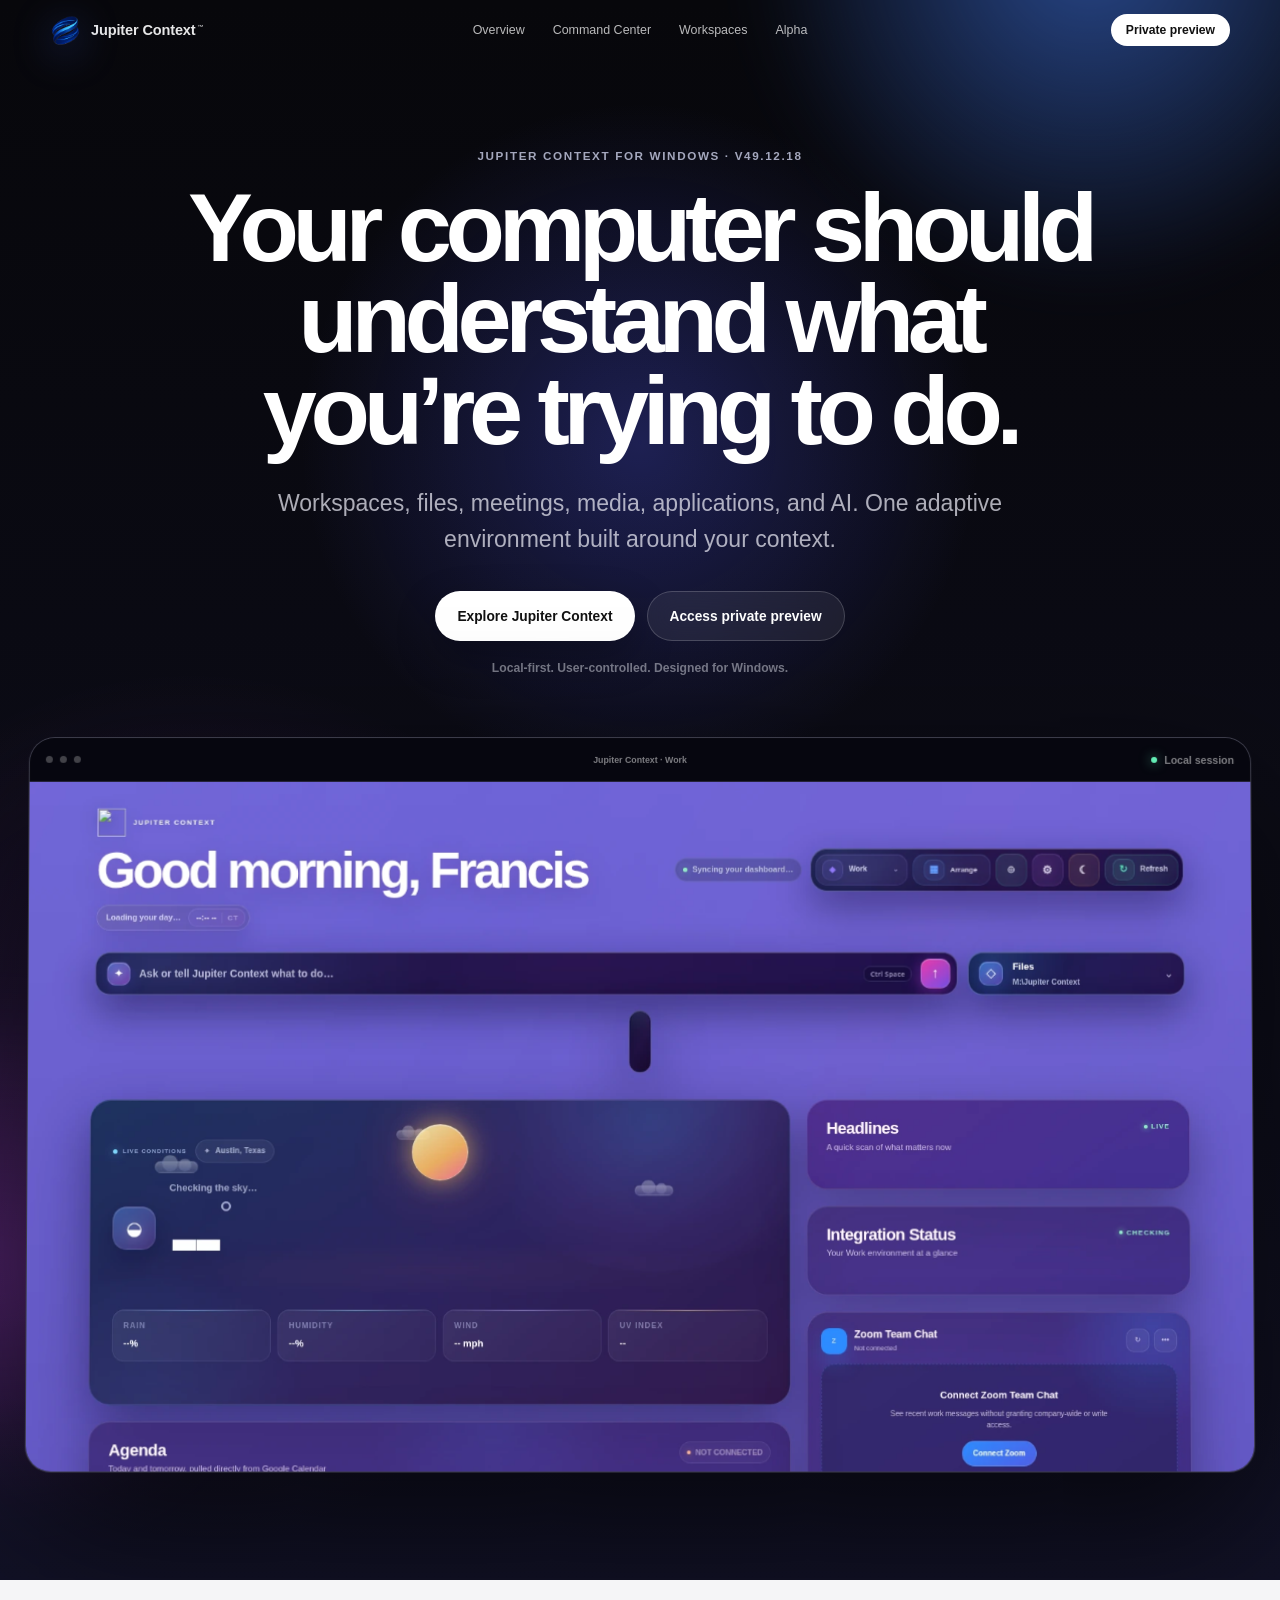
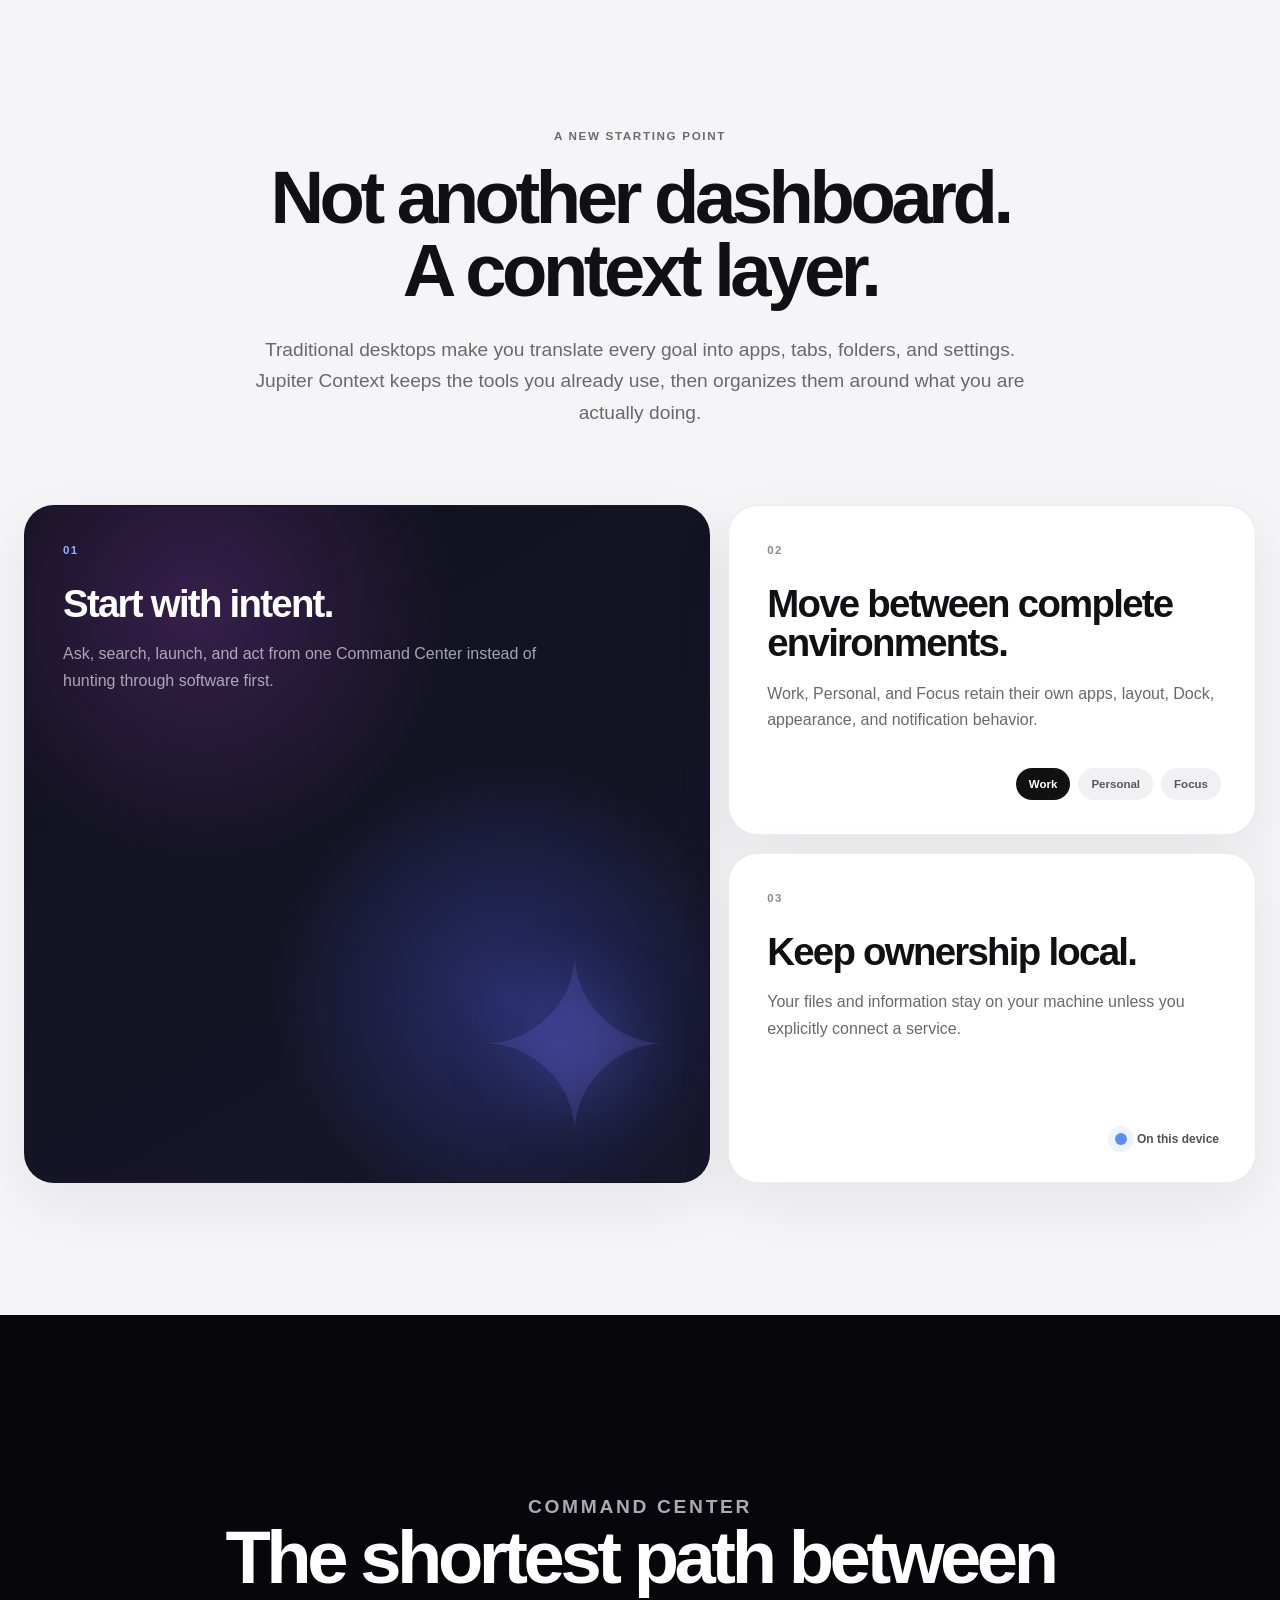
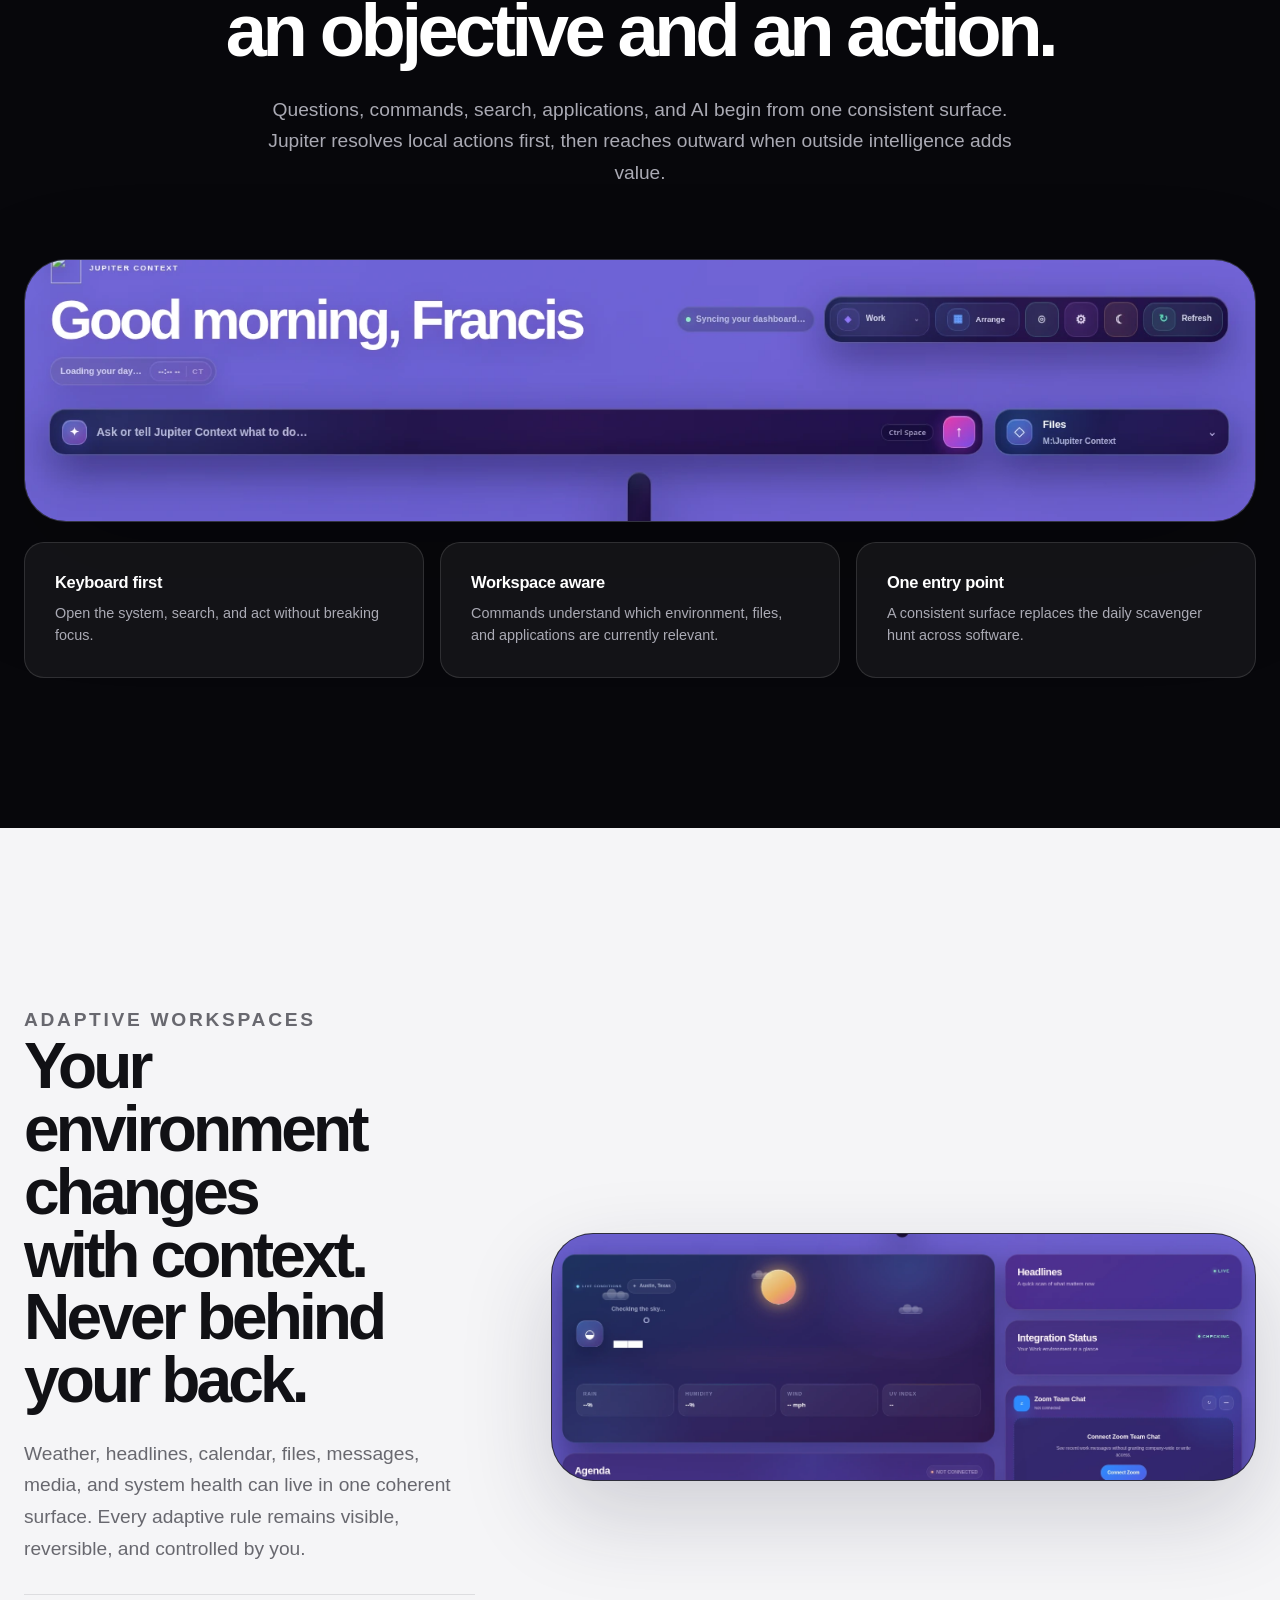
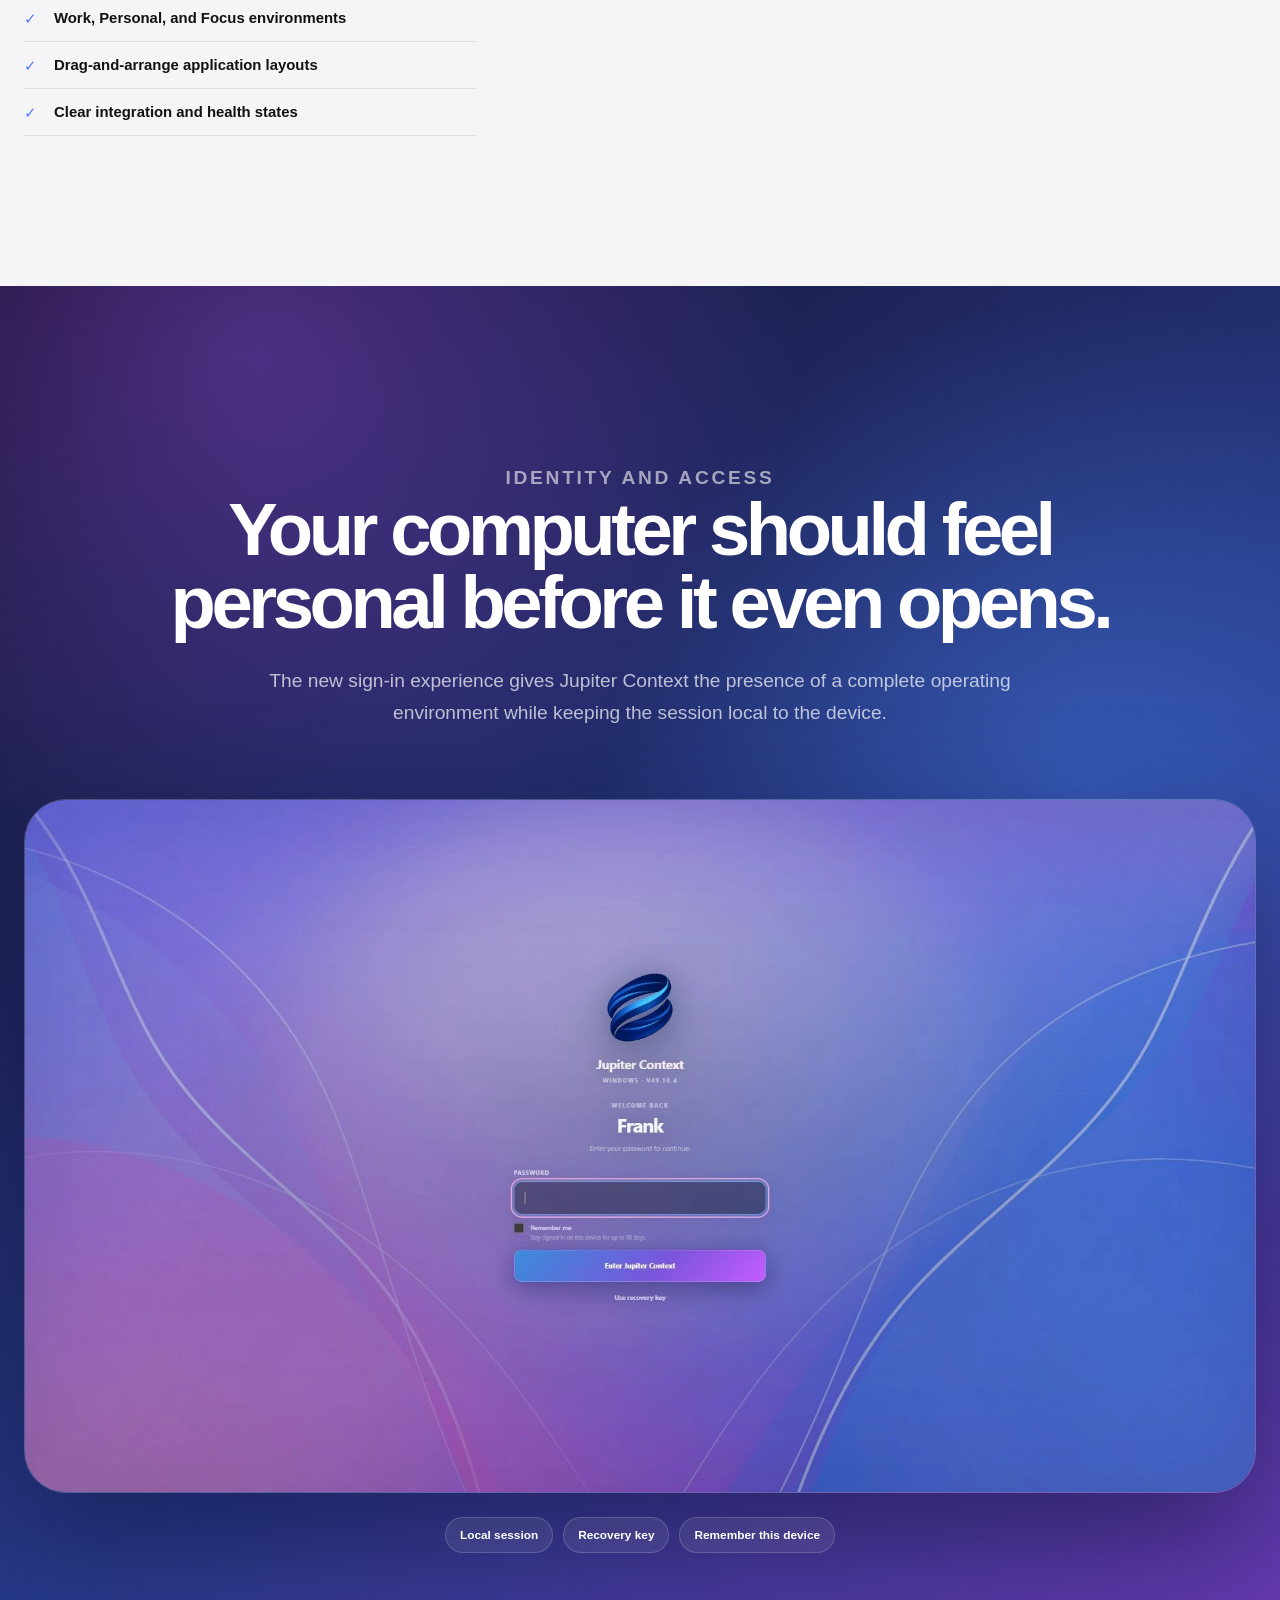
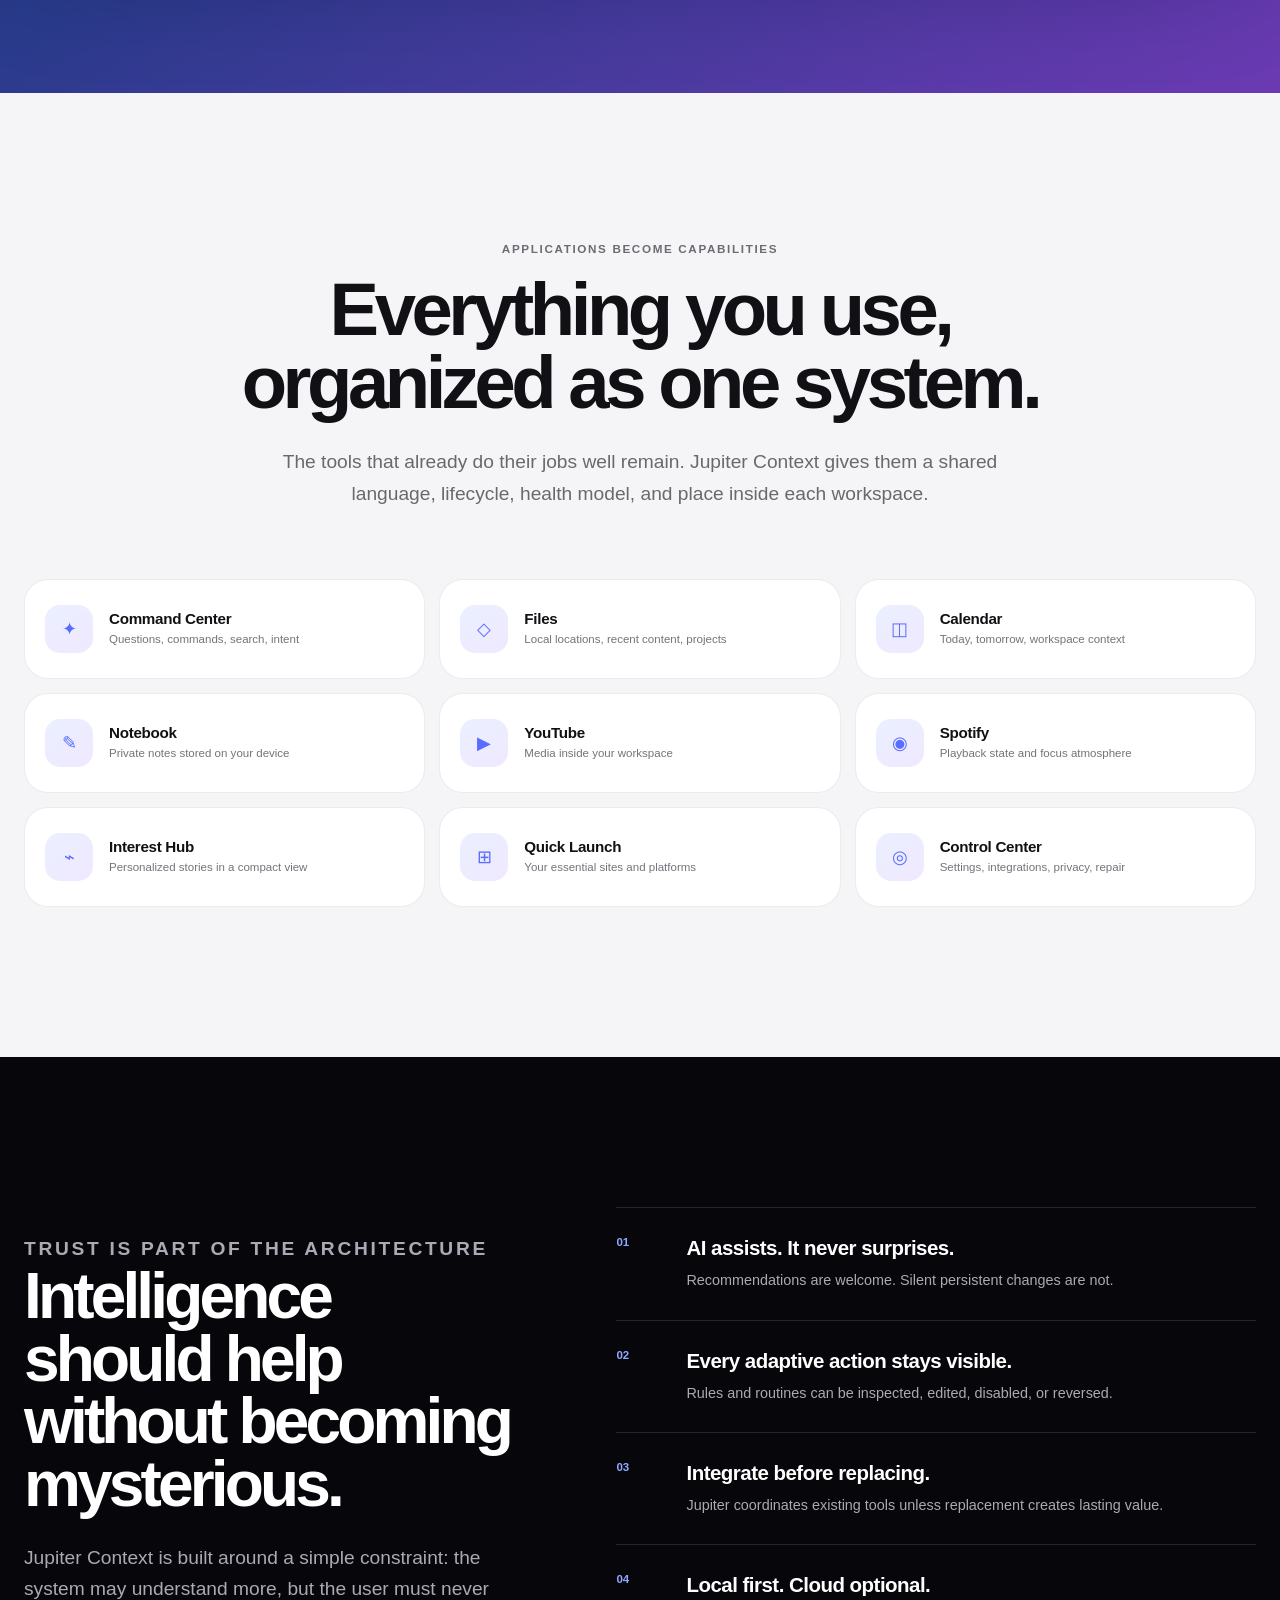
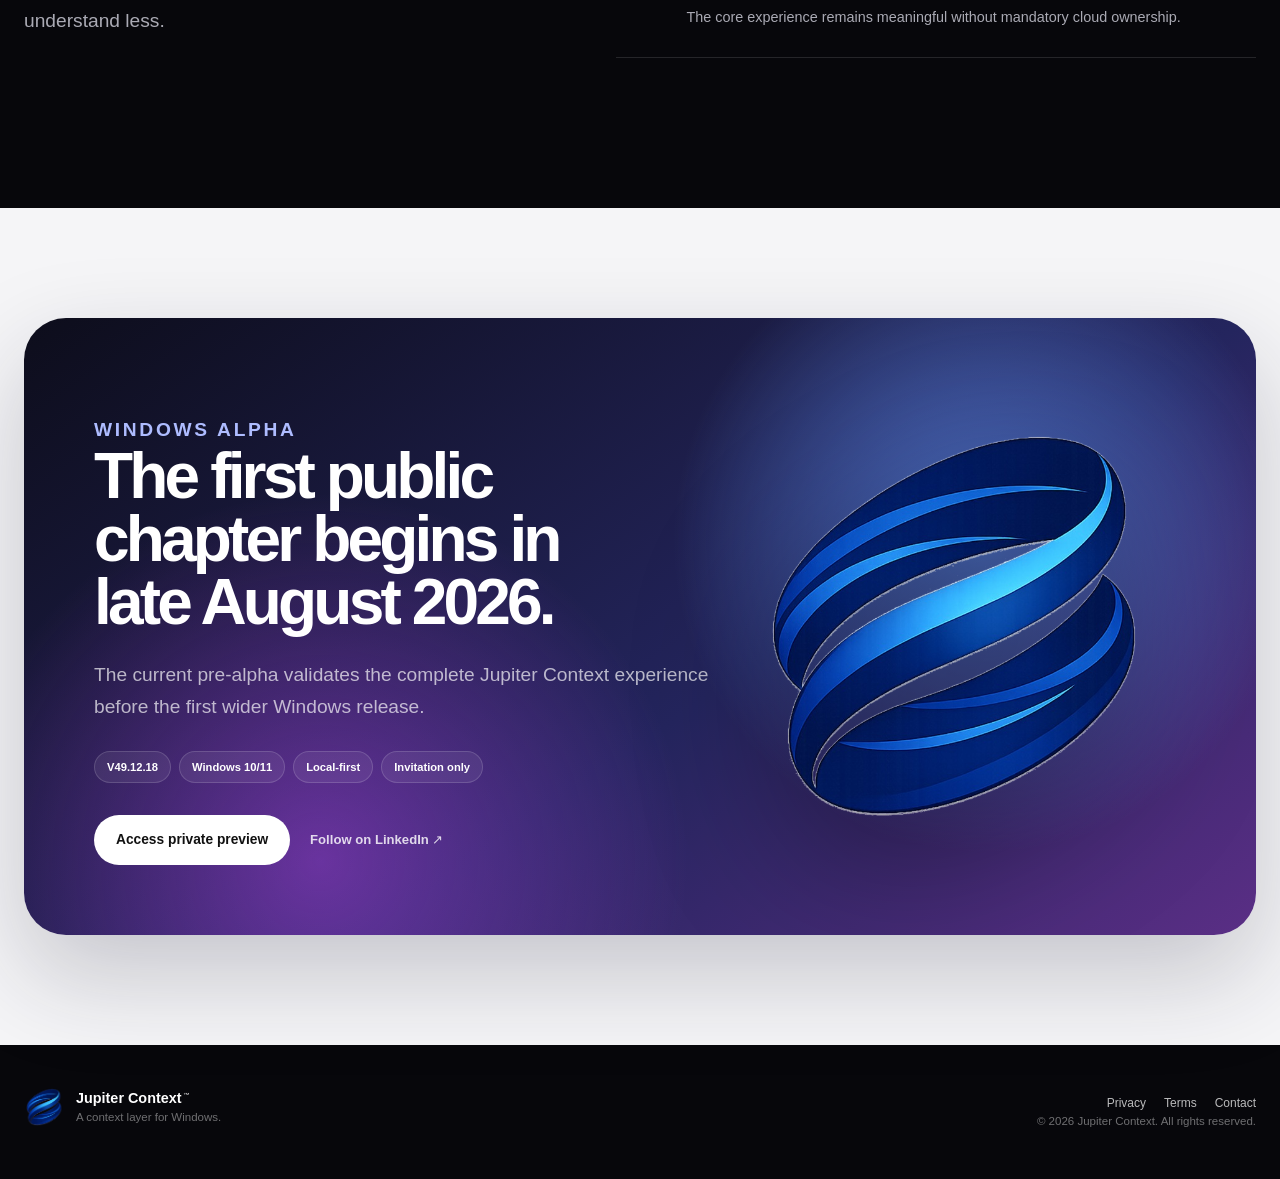
==== commit 39dbfd2e: "Add files via upload" ====
--- a/index.html
+++ b/index.html
@@ -3,9 +3,9 @@
 <head>
   <meta charset="UTF-8" />
   <meta name="viewport" content="width=device-width, initial-scale=1.0" />
-  <title>Jupiter Context™ | The context layer for Windows</title>
+  <title>Jupiter Context™ | A context layer for Windows</title>
   <meta name="description" content="Jupiter Context brings your workspaces, files, meetings, media, applications, and AI into one adaptive command center for Windows." />
-  <meta name="theme-color" content="#11112f" />
+  <meta name="theme-color" content="#080810" />
 
   <link rel="icon" type="image/png" sizes="32x32" href="assets/favicon-32.png" />
   <link rel="icon" type="image/png" sizes="16x16" href="assets/favicon-16.png" />
@@ -13,319 +13,247 @@
   <link rel="manifest" href="site.webmanifest" />
 
   <meta property="og:type" content="website" />
-  <meta property="og:title" content="Jupiter Context™ | The context layer for Windows" />
-  <meta property="og:description" content="One adaptive command center for your workspaces, files, meetings, applications, media, and AI." />
+  <meta property="og:title" content="Jupiter Context™ | A context layer for Windows" />
+  <meta property="og:description" content="One adaptive place for your workspaces, files, meetings, applications, media, and AI." />
   <meta property="og:image" content="assets/og-image.jpg" />
   <meta property="og:site_name" content="Jupiter Context" />
-
   <meta name="twitter:card" content="summary_large_image" />
   <meta name="twitter:title" content="Jupiter Context™" />
   <meta name="twitter:description" content="Your computer should understand what you are trying to do." />
   <meta name="twitter:image" content="assets/og-image.jpg" />
 
-  <link rel="preconnect" href="https://fonts.googleapis.com" />
-  <link rel="preconnect" href="https://fonts.gstatic.com" crossorigin />
-  <link href="https://fonts.googleapis.com/css2?family=Inter:wght@400;500;600;700;800&display=swap" rel="stylesheet" />
-  <link rel="stylesheet" href="styles.css" />
+  <link rel="stylesheet" href="styles.css?v=20260729-apple-1" />
 </head>
-<body>
+<body class="home-page">
   <a class="skip-link" href="#main">Skip to content</a>
 
-  <div class="site-shell">
-    <div class="aurora aurora-one" aria-hidden="true"></div>
-    <div class="aurora aurora-two" aria-hidden="true"></div>
-    <div class="aurora aurora-three" aria-hidden="true"></div>
-    <div class="orbital-lines" aria-hidden="true"></div>
-
-    <header class="site-header" data-header>
-      <div class="container header-inner">
-        <a class="brand" href="#top" aria-label="Jupiter Context home">
-          <img src="assets/jupiter-context-logo.png" alt="" class="brand-logo" />
-          <span class="brand-copy">
-            <strong>Jupiter Context<sup>™</sup></strong>
-            <small>Windows · Pre-Alpha</small>
-          </span>
-        </a>
-
-        <button class="nav-toggle" type="button" aria-label="Open navigation" aria-expanded="false" aria-controls="siteNav" data-nav-toggle>
-          <span></span><span></span>
-        </button>
-
-        <nav class="site-nav" id="siteNav" aria-label="Primary navigation" data-nav>
-          <a href="#product">Product</a>
-          <a href="#system">System</a>
-          <a href="#principles">Principles</a>
-          <a href="#alpha">Alpha</a>
-          <a class="nav-cta" href="#preview">Private preview</a>
-        </nav>
-      </div>
-    </header>
-
-    <main id="main">
-      <section class="hero container" id="top">
-        <div class="hero-copy reveal">
-          <div class="eyebrow"><span class="live-dot"></span> Jupiter Context V49.12.18</div>
-          <h1>Your computer should understand what you are trying to do.</h1>
-          <p class="hero-lead">
-            Jupiter Context brings your workspaces, files, meetings, media, applications, and AI into one adaptive command center built for Windows.
-          </p>
-          <div class="hero-actions">
-            <a class="button button-primary" href="#system">
-              Explore the interface
-              <span aria-hidden="true">↓</span>
-            </a>
-            <button class="button button-secondary" type="button" data-open-download>
-              Access the private preview
-            </button>
-          </div>
-          <div class="hero-proof" aria-label="Product principles">
-            <span>Local-first</span>
-            <span>User-controlled</span>
-            <span>Built for Windows</span>
-          </div>
-        </div>
-
-        <div class="hero-stage reveal" data-delay="1">
-          <div class="product-window">
-            <div class="window-topbar">
-              <div class="window-dots" aria-hidden="true"><span></span><span></span><span></span></div>
-              <span>Jupiter Context · Work</span>
-              <span class="window-state"><i></i> Local session</span>
-            </div>
-            <img src="assets/home-screen.svg" alt="The Jupiter Context V49 home workspace with Command Center, weather, headlines, integration status, files, and workspace controls" class="hero-product-shot" fetchpriority="high" />
-          </div>
-          <div class="floating-chip chip-one"><span>◇</span> Workspaces</div>
-          <div class="floating-chip chip-two"><span>✦</span> Command Center</div>
-        </div>
-      </section>
-
-      <section class="signal-strip" aria-label="Jupiter Context capabilities">
-        <div class="container signal-grid reveal">
-          <div><strong>01</strong><span>Intent before navigation</span></div>
-          <div><strong>02</strong><span>Applications as capabilities</span></div>
-          <div><strong>03</strong><span>Context that stays legible</span></div>
-          <div><strong>04</strong><span>Control remains with you</span></div>
-        </div>
-      </section>
-
-      <section class="section product-intro container" id="product">
-        <div class="section-heading reveal">
-          <span class="section-kicker">A different relationship with your computer</span>
-          <h2>This is no longer a dashboard. It is a context layer.</h2>
-          <p>
-            Traditional desktops make you translate every objective into a sequence of applications, tabs, folders, and settings. Jupiter Context keeps the familiar tools, then organizes them around the environment you are actually in.
-          </p>
-        </div>
-
-        <div class="concept-grid">
-          <article class="concept-card reveal">
-            <div class="concept-icon">✦</div>
-            <span class="concept-number">01</span>
-            <h3>Start with intent</h3>
+  <header class="site-header" data-header>
+    <div class="nav-shell">
+      <a class="brand" href="#top" aria-label="Jupiter Context home">
+        <img src="assets/jupiter-context-logo.png" alt="" />
+        <span>Jupiter Context<sup>™</sup></span>
+      </a>
+
+      <button class="menu-button" type="button" aria-expanded="false" aria-controls="primaryNav" aria-label="Open navigation" data-menu-button>
+        <span></span><span></span>
+      </button>
+
+      <nav class="primary-nav" id="primaryNav" aria-label="Primary navigation" data-nav>
+        <a href="#overview">Overview</a>
+        <a href="#command">Command Center</a>
+        <a href="#workspaces">Workspaces</a>
+        <a href="#alpha">Alpha</a>
+      </nav>
+
+      <button class="nav-action" type="button" data-open-download>Private preview</button>
+    </div>
+  </header>
+
+  <main id="main">
+    <section class="hero" id="top">
+      <div class="hero-glow hero-glow-one" aria-hidden="true"></div>
+      <div class="hero-glow hero-glow-two" aria-hidden="true"></div>
+
+      <div class="hero-copy reveal">
+        <p class="eyebrow">Jupiter Context for Windows · V49.12.18</p>
+        <h1>Your computer should understand what you’re trying to do.</h1>
+        <p class="hero-lead">Workspaces, files, meetings, media, applications, and AI. One adaptive environment built around your context.</p>
+        <div class="hero-actions">
+          <a class="button button-light" href="#overview">Explore Jupiter Context</a>
+          <button class="button button-ghost" type="button" data-open-download>Access private preview</button>
+        </div>
+        <p class="hero-note">Local-first. User-controlled. Designed for Windows.</p>
+      </div>
+
+      <div class="hero-device reveal" data-delay="1">
+        <div class="device-frame">
+          <div class="device-bar" aria-hidden="true">
+            <span class="device-dots"><i></i><i></i><i></i></span>
+            <small>Jupiter Context · Work</small>
+            <span class="device-status"><i></i> Local session</span>
+          </div>
+          <img src="assets/hero-dashboard.webp" alt="Jupiter Context V49 home workspace with Command Center, workspaces, weather, headlines, integrations, files, and calendar" fetchpriority="high" />
+        </div>
+      </div>
+    </section>
+
+    <section class="statement-section light-section" id="overview">
+      <div class="section-shell narrow reveal">
+        <p class="section-label">A new starting point</p>
+        <h2>Not another dashboard.<br />A context layer.</h2>
+        <p class="section-intro">Traditional desktops make you translate every goal into apps, tabs, folders, and settings. Jupiter Context keeps the tools you already use, then organizes them around what you are actually doing.</p>
+      </div>
+
+      <div class="bento-grid section-shell">
+        <article class="bento-card bento-large reveal">
+          <div class="bento-copy">
+            <span>01</span>
+            <h3>Start with intent.</h3>
             <p>Ask, search, launch, and act from one Command Center instead of hunting through software first.</p>
-          </article>
-          <article class="concept-card reveal" data-delay="1">
-            <div class="concept-icon">◇</div>
-            <span class="concept-number">02</span>
-            <h3>Move between complete environments</h3>
-            <p>Work, Personal, and Focus each retain their own applications, layout, Dock, appearance, and notification policy.</p>
-          </article>
-          <article class="concept-card reveal" data-delay="2">
-            <div class="concept-icon">⌁</div>
-            <span class="concept-number">03</span>
-            <h3>Keep ownership local</h3>
-            <p>Jupiter Context organizes your files and information without quietly taking ownership of them.</p>
-          </article>
-        </div>
-      </section>
-
-      <section class="section showcase-section" id="system">
-        <div class="container">
-          <div class="section-heading split-heading reveal">
-            <div>
-              <span class="section-kicker">Inside V49</span>
-              <h2>A calm interface with real system depth behind it.</h2>
-            </div>
-            <p>The newest build turns the original idea into a connected Windows environment with identity, workspaces, integrations, applications, local storage, and user-controlled adaptive behavior.</p>
-          </div>
-
-          <article class="feature-row feature-row-command reveal">
-            <div class="feature-copy">
-              <span class="feature-label">Command Center</span>
-              <h3>The shortest path between an objective and an action.</h3>
-              <p>Use a universal surface for questions, commands, search, and intent. Jupiter first resolves local actions and system capabilities, then hands off to AI when it adds value.</p>
-              <ul class="feature-list">
-                <li>Keyboard-first access from anywhere</li>
-                <li>Workspace-aware application routing</li>
-                <li>One consistent entry point for the system</li>
-              </ul>
-            </div>
-            <div class="feature-visual command-visual">
-              <img src="assets/command-center.svg" alt="Jupiter Context Command Center and workspace controls" loading="lazy" />
-            </div>
-          </article>
-
-          <article class="feature-row feature-row-reverse reveal">
-            <div class="feature-copy">
-              <span class="feature-label">Adaptive workspace</span>
-              <h3>Your environment changes with context, never behind your back.</h3>
-              <p>Weather, headlines, calendar, files, messages, media, and system health can live in one coherent surface. Adaptive rules remain visible, reversible, and controlled by the user.</p>
-              <ul class="feature-list">
-                <li>Work, Personal, and Focus workspaces</li>
-                <li>Drag-and-arrange application layout</li>
-                <li>Transparent integration and health states</li>
-              </ul>
-            </div>
-            <div class="feature-visual workspace-visual">
-              <img src="assets/workspace-system.svg" alt="Jupiter Context weather, headlines, integration status, and connected application modules" loading="lazy" />
-            </div>
-          </article>
-
-          <article class="feature-row login-row reveal">
-            <div class="feature-copy">
-              <span class="feature-label">Identity and access</span>
-              <h3>Your environment should feel personal before it even opens.</h3>
-              <p>The new sign-in experience gives Jupiter Context the presence of a complete operating environment while keeping the session local to the device.</p>
-              <div class="identity-pills">
-                <span>Local session</span>
-                <span>Recovery key</span>
-                <span>Remember this device</span>
-              </div>
-            </div>
-            <div class="feature-visual login-visual">
-              <img src="assets/login-screen.svg" alt="Jupiter Context V49 login screen with a blue, violet, and pink atmospheric background" loading="lazy" />
-            </div>
-          </article>
-        </div>
-      </section>
-
-      <section class="section application-section container">
-        <div class="section-heading reveal">
-          <span class="section-kicker">Applications become capabilities</span>
-          <h2>Everything you use, organized as one system.</h2>
-          <p>Jupiter Context integrates the tools that already do their jobs well, then gives them a shared language, lifecycle, state, health model, and place within each workspace.</p>
-        </div>
-
-        <div class="app-grid reveal">
-          <article><span class="app-icon">✦</span><div><strong>Command Center</strong><small>Questions, commands, search, intent</small></div></article>
-          <article><span class="app-icon">◇</span><div><strong>Files</strong><small>Local locations, recent content, projects</small></div></article>
-          <article><span class="app-icon">◫</span><div><strong>Calendar</strong><small>Today, tomorrow, and workspace context</small></div></article>
-          <article><span class="app-icon">✎</span><div><strong>Notebook</strong><small>Private notes stored on your device</small></div></article>
-          <article><span class="app-icon">▶</span><div><strong>YouTube</strong><small>Media without leaving the workspace</small></div></article>
-          <article><span class="app-icon">◉</span><div><strong>Spotify</strong><small>Playback state and focus atmosphere</small></div></article>
-          <article><span class="app-icon">⌁</span><div><strong>Interest Hub</strong><small>Personalized stories in a compact view</small></div></article>
-          <article><span class="app-icon">⊞</span><div><strong>Quick Launch</strong><small>Your essential sites and platforms</small></div></article>
-          <article><span class="app-icon">◎</span><div><strong>Control Center</strong><small>Settings, integrations, privacy, repair</small></div></article>
-        </div>
-      </section>
-
-      <section class="section principles-section" id="principles">
-        <div class="container principles-layout">
-          <div class="principles-copy reveal">
-            <span class="section-kicker">Trust is part of the architecture</span>
-            <h2>Intelligence should help without becoming mysterious.</h2>
-            <p>Jupiter Context is being built around a simple constraint: the system may understand more, but the user must never understand less.</p>
-          </div>
-
-          <div class="principles-list">
-            <article class="principle reveal">
-              <span>01</span>
-              <div><h3>AI assists. It never surprises.</h3><p>Recommendations and summaries are welcome. Silent persistent changes and destructive actions are not.</p></div>
-            </article>
-            <article class="principle reveal" data-delay="1">
-              <span>02</span>
-              <div><h3>Every adaptive action stays visible.</h3><p>Rules, routines, and changes must have a reason the user can inspect, edit, disable, or reverse.</p></div>
-            </article>
-            <article class="principle reveal" data-delay="2">
-              <span>03</span>
-              <div><h3>Integrate before replacing.</h3><p>Existing tools remain valuable. Jupiter coordinates them unless replacement creates clear, lasting value.</p></div>
-            </article>
-            <article class="principle reveal" data-delay="3">
-              <span>04</span>
-              <div><h3>Local-first. Cloud optional.</h3><p>The core experience remains meaningful without mandatory cloud ownership of personal information.</p></div>
-            </article>
-          </div>
-        </div>
-      </section>
-
-      <section class="section alpha-section container" id="alpha">
-        <div class="alpha-card reveal">
-          <div class="alpha-glow" aria-hidden="true"></div>
-          <div class="alpha-copy">
-            <span class="section-kicker">Windows alpha</span>
-            <h2>The first public chapter begins in late August 2026.</h2>
-            <p>The current pre-alpha is focused on validating the complete Jupiter Context experience before the first wider Windows release.</p>
-            <div class="alpha-tags">
-              <span>V49.12.18</span>
-              <span>Windows 10/11</span>
-              <span>Local-first</span>
-              <span>Invitation only</span>
-            </div>
-          </div>
-          <div class="release-orbit" aria-hidden="true">
-            <img src="assets/jupiter-context-logo.png" alt="" />
-            <span class="orbit orbit-a"></span>
-            <span class="orbit orbit-b"></span>
-          </div>
-        </div>
-      </section>
-
-      <section class="section preview-section container" id="preview">
-        <div class="preview-card reveal">
-          <div>
-            <span class="section-kicker">Private pre-alpha</span>
-            <h2>Step inside Jupiter Context.</h2>
-            <p>Invitation holders can access the current Windows preview. The broader alpha is planned for late August 2026.</p>
-          </div>
-          <div class="preview-actions">
-            <button class="button button-primary" type="button" data-open-download>Access private preview</button>
-            <a class="button button-secondary" href="https://www.linkedin.com/company/jupiter-context/" target="_blank" rel="noopener noreferrer">Follow on LinkedIn</a>
-          </div>
-        </div>
-      </section>
-    </main>
-
-    <footer class="site-footer">
-      <div class="container footer-inner">
-        <div class="footer-brand">
-          <img src="assets/jupiter-context-logo.png" alt="" />
-          <div><strong>Jupiter Context<sup>™</sup></strong><p>The context layer for Windows.</p></div>
-        </div>
-        <div class="footer-right">
-          <nav class="legal-nav" aria-label="Legal navigation">
-            <a href="privacy.html">Privacy</a>
-            <a href="terms.html">Terms</a>
-            <a href="contact.html">Contact</a>
-          </nav>
-          <p class="footer-note">© 2026 Jupiter Context. All rights reserved.</p>
-        </div>
-      </div>
-    </footer>
-  </div>
+          </div>
+          <div class="bento-symbol" aria-hidden="true">✦</div>
+        </article>
+
+        <article class="bento-card reveal" data-delay="1">
+          <div class="bento-copy">
+            <span>02</span>
+            <h3>Move between complete environments.</h3>
+            <p>Work, Personal, and Focus retain their own apps, layout, Dock, appearance, and notification behavior.</p>
+          </div>
+          <div class="workspace-pills" aria-hidden="true"><i>Work</i><i>Personal</i><i>Focus</i></div>
+        </article>
+
+        <article class="bento-card reveal" data-delay="2">
+          <div class="bento-copy">
+            <span>03</span>
+            <h3>Keep ownership local.</h3>
+            <p>Your files and information stay on your machine unless you explicitly connect a service.</p>
+          </div>
+          <div class="local-mark" aria-hidden="true"><span></span><small>On this device</small></div>
+        </article>
+      </div>
+    </section>
+
+    <section class="feature-section dark-section" id="command">
+      <div class="section-shell feature-heading reveal">
+        <p class="section-label blue-label">Command Center</p>
+        <h2>The shortest path between an objective and an action.</h2>
+        <p>Questions, commands, search, applications, and AI begin from one consistent surface. Jupiter resolves local actions first, then reaches outward when outside intelligence adds value.</p>
+      </div>
+
+      <div class="section-shell reveal" data-delay="1">
+        <div class="wide-product-frame">
+          <img src="assets/command-center.webp" alt="Jupiter Context Command Center, workspace selector, controls, and Files launcher" loading="lazy" />
+        </div>
+      </div>
+
+      <div class="section-shell detail-grid">
+        <article class="detail-card reveal"><strong>Keyboard first</strong><p>Open the system, search, and act without breaking focus.</p></article>
+        <article class="detail-card reveal" data-delay="1"><strong>Workspace aware</strong><p>Commands understand which environment, files, and applications are currently relevant.</p></article>
+        <article class="detail-card reveal" data-delay="2"><strong>One entry point</strong><p>A consistent surface replaces the daily scavenger hunt across software.</p></article>
+      </div>
+    </section>
+
+    <section class="feature-section light-section" id="workspaces">
+      <div class="section-shell split-feature">
+        <div class="split-copy reveal">
+          <p class="section-label">Adaptive workspaces</p>
+          <h2>Your environment changes with context. Never behind your back.</h2>
+          <p>Weather, headlines, calendar, files, messages, media, and system health can live in one coherent surface. Every adaptive rule remains visible, reversible, and controlled by you.</p>
+          <ul class="clean-list">
+            <li>Work, Personal, and Focus environments</li>
+            <li>Drag-and-arrange application layouts</li>
+            <li>Clear integration and health states</li>
+          </ul>
+        </div>
+        <div class="split-visual reveal" data-delay="1">
+          <div class="image-card image-card-dark">
+            <img src="assets/workspace-system.webp" alt="Jupiter Context weather, headlines, integration status, and connected modules" loading="lazy" />
+          </div>
+        </div>
+      </div>
+    </section>
+
+    <section class="identity-section">
+      <div class="identity-copy section-shell narrow reveal">
+        <p class="section-label">Identity and access</p>
+        <h2>Your computer should feel personal before it even opens.</h2>
+        <p>The new sign-in experience gives Jupiter Context the presence of a complete operating environment while keeping the session local to the device.</p>
+      </div>
+      <div class="identity-visual section-shell reveal" data-delay="1">
+        <div class="login-frame">
+          <img src="assets/login-screen.webp" alt="Jupiter Context login screen with a blue and violet atmospheric background" loading="lazy" />
+        </div>
+      </div>
+      <div class="identity-points section-shell reveal">
+        <span>Local session</span><span>Recovery key</span><span>Remember this device</span>
+      </div>
+    </section>
+
+    <section class="apps-section light-section">
+      <div class="section-shell narrow reveal">
+        <p class="section-label">Applications become capabilities</p>
+        <h2>Everything you use, organized as one system.</h2>
+        <p class="section-intro">The tools that already do their jobs well remain. Jupiter Context gives them a shared language, lifecycle, health model, and place inside each workspace.</p>
+      </div>
+
+      <div class="app-grid section-shell reveal">
+        <article><span>✦</span><div><strong>Command Center</strong><small>Questions, commands, search, intent</small></div></article>
+        <article><span>◇</span><div><strong>Files</strong><small>Local locations, recent content, projects</small></div></article>
+        <article><span>◫</span><div><strong>Calendar</strong><small>Today, tomorrow, workspace context</small></div></article>
+        <article><span>✎</span><div><strong>Notebook</strong><small>Private notes stored on your device</small></div></article>
+        <article><span>▶</span><div><strong>YouTube</strong><small>Media inside your workspace</small></div></article>
+        <article><span>◉</span><div><strong>Spotify</strong><small>Playback state and focus atmosphere</small></div></article>
+        <article><span>⌁</span><div><strong>Interest Hub</strong><small>Personalized stories in a compact view</small></div></article>
+        <article><span>⊞</span><div><strong>Quick Launch</strong><small>Your essential sites and platforms</small></div></article>
+        <article><span>◎</span><div><strong>Control Center</strong><small>Settings, integrations, privacy, repair</small></div></article>
+      </div>
+    </section>
+
+    <section class="principles-section dark-section">
+      <div class="section-shell principles-layout">
+        <div class="principles-copy reveal">
+          <p class="section-label blue-label">Trust is part of the architecture</p>
+          <h2>Intelligence should help without becoming mysterious.</h2>
+          <p>Jupiter Context is built around a simple constraint: the system may understand more, but the user must never understand less.</p>
+        </div>
+        <div class="principle-list">
+          <article class="reveal"><span>01</span><div><strong>AI assists. It never surprises.</strong><p>Recommendations are welcome. Silent persistent changes are not.</p></div></article>
+          <article class="reveal" data-delay="1"><span>02</span><div><strong>Every adaptive action stays visible.</strong><p>Rules and routines can be inspected, edited, disabled, or reversed.</p></div></article>
+          <article class="reveal" data-delay="2"><span>03</span><div><strong>Integrate before replacing.</strong><p>Jupiter coordinates existing tools unless replacement creates lasting value.</p></div></article>
+          <article class="reveal" data-delay="3"><span>04</span><div><strong>Local first. Cloud optional.</strong><p>The core experience remains meaningful without mandatory cloud ownership.</p></div></article>
+        </div>
+      </div>
+    </section>
+
+    <section class="alpha-section light-section" id="alpha">
+      <div class="alpha-card section-shell reveal">
+        <div class="alpha-copy">
+          <p class="section-label">Windows alpha</p>
+          <h2>The first public chapter begins in late August 2026.</h2>
+          <p>The current pre-alpha validates the complete Jupiter Context experience before the first wider Windows release.</p>
+          <div class="alpha-tags"><span>V49.12.18</span><span>Windows 10/11</span><span>Local-first</span><span>Invitation only</span></div>
+          <div class="alpha-actions">
+            <button class="button button-dark" type="button" data-open-download>Access private preview</button>
+            <a class="text-link" href="https://www.linkedin.com/company/jupiter-context/" target="_blank" rel="noopener noreferrer">Follow on LinkedIn <span>↗</span></a>
+          </div>
+        </div>
+        <div class="alpha-logo" aria-hidden="true"><img src="assets/jupiter-context-logo.png" alt="" /></div>
+      </div>
+    </section>
+  </main>
+
+  <footer class="site-footer">
+    <div class="section-shell footer-inner">
+      <div class="footer-brand"><img src="assets/jupiter-context-logo.png" alt="" /><div><strong>Jupiter Context<sup>™</sup></strong><p>A context layer for Windows.</p></div></div>
+      <div class="footer-right">
+        <nav aria-label="Legal navigation"><a href="privacy.html">Privacy</a><a href="terms.html">Terms</a><a href="contact.html">Contact</a></nav>
+        <p>© 2026 Jupiter Context. All rights reserved.</p>
+      </div>
+    </div>
+  </footer>
 
   <dialog class="download-dialog" id="downloadDialog" aria-labelledby="downloadDialogTitle">
-    <form class="download-dialog-card" id="downloadForm">
+    <form class="download-card" id="downloadForm">
       <button class="dialog-close" type="button" data-close-download aria-label="Close private preview dialog">×</button>
-      <div class="dialog-logo"><img src="assets/jupiter-context-logo.png" alt="" /></div>
+      <img class="dialog-logo" src="assets/jupiter-context-logo.png" alt="" />
       <p class="dialog-kicker">Private Windows preview</p>
       <h2 id="downloadDialogTitle">Unlock the Jupiter Context Pre-Alpha</h2>
       <p class="dialog-copy">Enter the access password supplied with your invitation. Your download will begin after it is verified.</p>
-
-      <label class="password-label" for="downloadPassword">Access password</label>
-      <div class="password-control">
+      <label for="downloadPassword">Access password</label>
+      <div class="password-row">
         <input id="downloadPassword" name="downloadPassword" type="password" autocomplete="current-password" spellcheck="false" required />
-        <button type="button" class="password-toggle" id="toggleDownloadPassword">Show</button>
+        <button type="button" id="toggleDownloadPassword">Show</button>
       </div>
       <p class="download-error" id="downloadError" role="alert" aria-live="polite"></p>
       <div class="dialog-actions">
-        <button class="button button-secondary" type="button" data-close-download>Cancel</button>
-        <button class="button button-primary" type="submit" id="unlockDownloadButton">Unlock download</button>
-      </div>
-      <p class="dialog-security-note">Pre-alpha software · Windows 10/11 · Invitation only</p>
+        <button class="button button-muted" type="button" data-close-download>Cancel</button>
+        <button class="button button-dark" type="submit" id="unlockDownloadButton">Unlock download</button>
+      </div>
+      <p class="dialog-note">Pre-alpha software · Windows 10/11 · Invitation only</p>
     </form>
   </dialog>
 
-  <noscript><div class="noscript">Jupiter Context requires JavaScript for navigation and private preview access.</div></noscript>
-  <script src="script.js"></script>
+  <script src="script.js?v=20260729-apple-1"></script>
 </body>
 </html>
--- a/styles.css
+++ b/styles.css
@@ -1,266 +1,349 @@
-:root{
-  --bg:#0b1020;
-  --panel:rgba(255,255,255,0.08);
-  --panel-strong:rgba(255,255,255,0.12);
-  --border:rgba(255,255,255,0.14);
-  --text:#f6f7fb;
-  --muted:#d6d9e7;
-  --accent:#71c4ff;
-  --accent-2:#c55cff;
-  --accent-3:#ff8b63;
-  --shadow:0 30px 80px rgba(0,0,0,0.35);
-}
-
-*{box-sizing:border-box}
-html{scroll-behavior:smooth}
-body{
-  margin:0;
-  font-family:'Inter',system-ui,-apple-system,BlinkMacSystemFont,'Segoe UI',sans-serif;
-  background:
-    radial-gradient(circle at 20% 15%, rgba(100,40,160,0.45), transparent 28%),
-    radial-gradient(circle at 80% 20%, rgba(74,137,255,0.28), transparent 30%),
-    radial-gradient(circle at 50% 100%, rgba(255,140,84,0.22), transparent 35%),
-    linear-gradient(145deg,#241043 0%,#5b1049 38%,#7a204f 72%,#4f1e3c 100%);
-  color:var(--text);
-  min-height:100vh;
-}
-
-body.dialog-open{overflow:hidden}
-button,input{font:inherit}
-img{max-width:100%;display:block}
-a{text-decoration:none;color:inherit}
-sup{font-size:.42em;vertical-align:super;margin-left:2px;opacity:.82}
-
-.page-shell{position:relative;overflow:hidden;min-height:100vh}
-.container{width:min(1180px,calc(100% - 48px));margin:0 auto}
-
-.gradient-orb{
-  position:absolute;border-radius:999px;filter:blur(30px);opacity:.34;pointer-events:none
-}
-.orb-1{width:360px;height:360px;background:linear-gradient(135deg,rgba(113,196,255,.7),rgba(197,92,255,.28));top:80px;right:-100px}
-.orb-2{width:420px;height:420px;background:linear-gradient(135deg,rgba(255,139,99,.42),rgba(197,92,255,.3));left:-120px;bottom:160px}
-.orb-3{width:220px;height:220px;background:linear-gradient(135deg,rgba(113,196,255,.4),rgba(255,255,255,.08));right:18%;top:46%}
-
-.site-header{
-  display:flex;justify-content:space-between;align-items:center;padding:24px 0 0;
-  position:relative;z-index:5
-}
-.brand{display:flex;align-items:center;gap:13px;font-weight:700;letter-spacing:.01em}
-.logo-shell{
-  width:46px;height:46px;display:grid;place-items:center;padding:0;
-  background:transparent;border:none;box-shadow:none;backdrop-filter:none
-}
-.brand-logo,.footer-logo{width:100%;height:100%;object-fit:contain}
-.site-nav{display:flex;gap:24px;font-size:.95rem;color:rgba(246,247,251,.84)}
-.site-nav a:hover,.legal-nav a:hover{color:#fff}
-
-.hero{
-  display:grid;grid-template-columns:1.05fr 1fr;gap:42px;align-items:start;
-  padding:68px 0 52px;position:relative;z-index:2
-}
-.hero-copy{padding-top:18px}
-.eyebrow{
-  display:inline-flex;align-items:center;gap:10px;padding:10px 14px;border-radius:999px;
-  background:rgba(255,255,255,.08);color:#fff;font-size:.85rem;font-weight:600;
-  border:1px solid rgba(255,255,255,.14);backdrop-filter:blur(16px);
-  box-shadow:0 10px 30px rgba(0,0,0,.18)
-}
-.hero h1{
-  font-size:clamp(2.8rem,5vw,5rem);line-height:.98;letter-spacing:-.04em;
-  margin:20px 0 18px
-}
-.hero-subcopy{font-size:1.12rem;line-height:1.7;color:var(--muted);max-width:620px;margin:0 0 26px}
-.hero-actions{display:flex;gap:14px;flex-wrap:wrap;margin-bottom:16px}
-.button{
-  display:inline-flex;align-items:center;justify-content:center;border-radius:18px;padding:15px 22px;
-  border:0;cursor:pointer;font-weight:700;font-size:.95rem;
-  transition:transform .2s ease,opacity .2s ease,background .2s ease,border-color .2s ease
-}
-.button:hover{transform:translateY(-1px)}
-.button:disabled{cursor:wait;opacity:.72;transform:none}
-.button-primary{
-  background:linear-gradient(135deg,#87d3ff,#6f8cff);color:#0a1630;
-  box-shadow:0 18px 36px rgba(95,157,255,.35)
-}
-.button-secondary{
-  border:1px solid rgba(255,255,255,.16);background:rgba(255,255,255,.06);
-  color:#fff;backdrop-filter:blur(16px)
-}
-.private-download{margin:0 0 22px}
-.button-download{
-  width:min(100%,470px);justify-content:flex-start;gap:14px;padding:15px 17px;text-align:left;
-  color:#fff;border:1px solid rgba(135,211,255,.35);
-  background:linear-gradient(135deg,rgba(113,196,255,.18),rgba(197,92,255,.16));
-  box-shadow:0 18px 42px rgba(24,8,40,.28);backdrop-filter:blur(18px)
-}
-.button-download:hover{
-  border-color:rgba(135,211,255,.58);
-  background:linear-gradient(135deg,rgba(113,196,255,.24),rgba(197,92,255,.22))
-}
-.download-button-icon{
-  width:38px;height:38px;border-radius:13px;display:grid;place-items:center;flex:0 0 auto;
-  color:#091329;font-size:1.25rem;font-weight:800;background:linear-gradient(135deg,#9be0ff,#8d94ff)
-}
-.button-download strong{display:block;font-size:.94rem;line-height:1.25}
-.button-download small{display:block;margin-top:4px;color:rgba(246,247,251,.68);font-size:.74rem;font-weight:500}
-.hero-meta{display:flex;gap:10px;flex-wrap:wrap}
-.meta-pill{
-  padding:10px 12px;border-radius:999px;font-size:.84rem;color:#f2f4fc;
-  background:rgba(255,255,255,.06);border:1px solid rgba(255,255,255,.12);backdrop-filter:blur(14px)
-}
-.hero-visual{display:flex;justify-content:center;align-items:flex-start}
-.hero-card{
-  position:relative;width:100%;padding:14px;border-radius:30px;
-  background:rgba(255,255,255,.09);border:1px solid rgba(255,255,255,.16);
-  box-shadow:var(--shadow);backdrop-filter:blur(22px)
-}
-.hero-card::before{
-  content:"";position:absolute;inset:-1px;border-radius:inherit;padding:1px;
-  background:linear-gradient(135deg,rgba(255,255,255,.35),rgba(255,255,255,.08),rgba(113,196,255,.24));
-  -webkit-mask:linear-gradient(#000 0 0) content-box,linear-gradient(#000 0 0);
-  -webkit-mask-composite:xor;mask-composite:exclude;pointer-events:none
-}
-.window-bar{display:flex;align-items:center;gap:7px;padding:3px 5px 12px;color:rgba(255,255,255,.6)}
-.window-bar span{width:8px;height:8px;border-radius:50%;background:rgba(255,255,255,.32)}
-.window-bar small{margin-left:auto;font-size:.72rem;letter-spacing:.04em}
-.product-shot{width:100%;height:auto;border-radius:19px;box-shadow:0 18px 40px rgba(0,0,0,.32)}
-
-.feature-strip{
-  display:grid;grid-template-columns:repeat(3,1fr);gap:18px;padding:10px 0 52px;
-  position:relative;z-index:2
-}
-.feature-card,.glass-panel,.alpha-card,.legal-card{
-  background:rgba(255,255,255,.08);border:1px solid rgba(255,255,255,.14);
-  border-radius:28px;backdrop-filter:blur(18px);box-shadow:var(--shadow)
-}
-.feature-card{padding:24px}
-.card-tag{
-  width:38px;height:38px;display:grid;place-items:center;border-radius:14px;
-  background:rgba(255,255,255,.08);border:1px solid rgba(255,255,255,.15);
-  font-weight:700;color:#fff;margin-bottom:18px
-}
-.feature-card h2{font-size:1.16rem}
-.feature-card h2,.glass-panel h3,.alpha-card h2{margin:0 0 12px;letter-spacing:-.02em}
-.feature-card p,.glass-panel p,.alpha-card p,.section-intro p,.legal-card p,.legal-card li{
-  margin:0;color:var(--muted);line-height:1.7
-}
-
-.showcase{padding:18px 0 56px;position:relative;z-index:2}
-.section-kicker{
-  display:inline-block;font-size:.82rem;letter-spacing:.08em;text-transform:uppercase;
-  color:#ffe0fa;opacity:.92;margin-bottom:12px
-}
-.section-intro{max-width:720px;margin-bottom:26px}
-.section-intro h2{
-  font-size:clamp(2rem,4vw,3.2rem);line-height:1.03;margin:0 0 14px;letter-spacing:-.035em
-}
-.showcase-grid{display:grid;grid-template-columns:1.15fr 1fr 1fr;gap:18px}
-.glass-panel{padding:26px}
-.highlight-panel{background:linear-gradient(135deg,rgba(112,70,155,.3),rgba(255,255,255,.08))}
-
-.alpha-section{padding:0 0 56px;position:relative;z-index:2}
-.alpha-card{display:grid;grid-template-columns:1.2fr auto;gap:28px;align-items:center;padding:30px}
-.alpha-pills{display:flex;gap:10px;flex-wrap:wrap;justify-content:flex-end}
-.alpha-pills span{
-  padding:11px 14px;border-radius:999px;background:rgba(255,255,255,.08);
-  border:1px solid rgba(255,255,255,.14);color:#fff;font-weight:600;font-size:.87rem
-}
-
-.site-footer{
-  display:flex;justify-content:space-between;gap:24px;align-items:flex-end;
-  padding:0 0 48px;position:relative;z-index:2
-}
-.footer-brand{display:flex;align-items:center;gap:14px}
-.footer-logo-shell{width:44px;height:44px}
-.footer-brand p,.footer-note{margin:4px 0 0;color:rgba(246,247,251,.68);font-size:.9rem}
-.footer-right{text-align:right}
-.legal-nav{display:flex;justify-content:flex-end;gap:18px;font-size:.9rem;color:rgba(246,247,251,.78)}
-
-.legal-main{padding:70px 0 80px;position:relative;z-index:2}
-.legal-card{max-width:850px;padding:34px;margin:0 auto}
-.legal-card h1{font-size:clamp(2.2rem,5vw,4rem);margin:0 0 12px;letter-spacing:-.04em}
-.legal-card h2{margin:28px 0 9px;font-size:1.15rem}
-.legal-card ul{padding-left:22px}
-.legal-meta{margin-bottom:28px!important;color:rgba(246,247,251,.62)!important}
-.contact-link{color:#a9dcff;text-decoration:underline;text-underline-offset:3px}
-
-.download-dialog{
-  width:min(520px,calc(100% - 28px));padding:0;border:1px solid rgba(255,255,255,.18);
-  border-radius:28px;color:var(--text);background:transparent;box-shadow:0 40px 120px rgba(0,0,0,.58)
-}
-.download-dialog::backdrop{background:rgba(7,4,18,.72);backdrop-filter:blur(12px)}
-.download-dialog-card{
-  position:relative;padding:32px;border-radius:27px;overflow:hidden;
-  background:
-    radial-gradient(circle at 90% 0%,rgba(113,196,255,.2),transparent 35%),
-    radial-gradient(circle at 0% 100%,rgba(197,92,255,.2),transparent 38%),
-    linear-gradient(145deg,rgba(42,14,62,.98),rgba(91,16,73,.98));
-}
-.dialog-close{
-  position:absolute;top:16px;right:16px;width:36px;height:36px;border-radius:12px;
-  border:1px solid rgba(255,255,255,.12);background:rgba(255,255,255,.06);
-  color:#fff;cursor:pointer;font-size:1.35rem;line-height:1
-}
-.download-dialog-icon{
-  width:48px;height:48px;border-radius:16px;display:grid;place-items:center;margin-bottom:18px;
-  color:#091329;background:linear-gradient(135deg,#9be0ff,#8d94ff);font-size:1.45rem;font-weight:800;
-  box-shadow:0 16px 34px rgba(95,157,255,.28)
-}
-.dialog-kicker{
-  margin:0 0 9px;color:#b9e7ff;font-size:.75rem;font-weight:700;letter-spacing:.1em;text-transform:uppercase
-}
-.download-dialog h2{margin:0 40px 12px 0;font-size:clamp(1.6rem,5vw,2.25rem);line-height:1.05;letter-spacing:-.035em}
-.dialog-copy{margin:0 0 22px;color:var(--muted);line-height:1.65}
-.password-label{display:block;margin-bottom:8px;color:#fff;font-size:.86rem;font-weight:700}
-.password-control{display:flex;gap:8px}
-.password-control input{
-  width:100%;min-width:0;border-radius:15px;padding:14px 15px;color:#fff;
-  background:rgba(255,255,255,.075);border:1px solid rgba(255,255,255,.16);outline:none
-}
-.password-control input:focus{border-color:rgba(135,211,255,.68);box-shadow:0 0 0 4px rgba(113,196,255,.12)}
-.password-toggle{
-  flex:0 0 auto;border-radius:15px;padding:0 14px;border:1px solid rgba(255,255,255,.14);
-  background:rgba(255,255,255,.07);color:#fff;cursor:pointer;font-weight:700;font-size:.82rem
-}
-.download-error{min-height:22px;margin:9px 0 4px;color:#ffb7c2;font-size:.82rem;font-weight:600}
-.download-error.success{color:#a8ffcf}
-.download-error.shake{animation:password-shake .32s ease}
-.dialog-actions{display:flex;justify-content:flex-end;gap:10px;flex-wrap:wrap;margin-top:14px}
-.dialog-security-note{margin:18px 0 0;text-align:center;color:rgba(246,247,251,.52);font-size:.72rem}
-
-@keyframes password-shake{
-  0%,100%{transform:translateX(0)}
-  25%{transform:translateX(-5px)}
-  75%{transform:translateX(5px)}
-}
-
-a:focus-visible,button:focus-visible,input:focus-visible{
-  outline:3px solid rgba(135,211,255,.9);outline-offset:4px
-}
-
-@media(max-width:1060px){
-  .hero{grid-template-columns:1fr}
-  .hero-copy{padding-top:0}
-  .showcase-grid,.feature-strip{grid-template-columns:1fr}
-  .alpha-card{grid-template-columns:1fr}
-  .alpha-pills{justify-content:flex-start}
-}
-@media(max-width:720px){
-  .container{width:min(100% - 28px,1180px)}
-  .site-header{flex-direction:column;gap:16px;align-items:flex-start}
-  .site-nav{gap:14px;flex-wrap:wrap}
-  .hero{padding-top:36px}
-  .hero h1{font-size:clamp(2.4rem,11vw,4rem)}
-  .hero-card{padding:10px;border-radius:24px}
-  .button-download{width:100%}
-  .site-footer{flex-direction:column;align-items:flex-start}
-  .footer-right{text-align:left}
-  .legal-nav{justify-content:flex-start}
-  .download-dialog-card{padding:26px 20px 22px}
-  .dialog-actions{flex-direction:column-reverse}
-  .dialog-actions .button{width:100%}
-}
-@media(prefers-reduced-motion:reduce){
-  html{scroll-behavior:auto}
-  *,*::before,*::after{animation-duration:.01ms!important;animation-iteration-count:1!important;transition-duration:.01ms!important}
-}
+:root {
+  --black: #07070b;
+  --black-soft: #111117;
+  --ink: #111115;
+  --muted: #68686f;
+  --muted-dark: #aaaab4;
+  --line: rgba(17, 17, 21, 0.1);
+  --line-dark: rgba(255, 255, 255, 0.12);
+  --white: #ffffff;
+  --off-white: #f5f5f7;
+  --blue: #4f7cff;
+  --cyan: #72d8ff;
+  --violet: #8a69ff;
+  --purple: #bd5cff;
+  --radius-xl: 42px;
+  --radius-lg: 30px;
+  --radius-md: 20px;
+  --shell: 1360px;
+  --shadow: 0 45px 120px rgba(0, 0, 0, 0.22);
+}
+
+* { box-sizing: border-box; }
+html { scroll-behavior: smooth; background: var(--black); }
+body {
+  margin: 0;
+  min-width: 320px;
+  color: var(--ink);
+  background: var(--white);
+  font-family: -apple-system, BlinkMacSystemFont, "SF Pro Display", "SF Pro Text", "Segoe UI", Helvetica, Arial, sans-serif;
+  font-synthesis: none;
+  -webkit-font-smoothing: antialiased;
+  text-rendering: optimizeLegibility;
+  overflow-x: hidden;
+}
+body.dialog-open { overflow: hidden; }
+a { color: inherit; text-decoration: none; }
+button, input { font: inherit; }
+button { color: inherit; }
+img { display: block; max-width: 100%; }
+sup { font-size: 0.42em; vertical-align: super; margin-left: 2px; opacity: 0.75; }
+::selection { background: rgba(79, 124, 255, 0.22); }
+
+.skip-link {
+  position: fixed; top: 10px; left: 10px; z-index: 300;
+  transform: translateY(-160%); padding: 10px 14px; border-radius: 999px;
+  background: #fff; color: #000; font-weight: 700; transition: transform 0.2s ease;
+}
+.skip-link:focus { transform: translateY(0); }
+
+.section-shell { width: min(var(--shell), calc(100% - 48px)); margin-inline: auto; }
+.section-shell.narrow { max-width: 970px; text-align: center; }
+.light-section { background: var(--off-white); }
+.dark-section { background: var(--black); color: var(--white); }
+
+.site-header {
+  position: fixed; inset: 0 0 auto; z-index: 100; padding: 14px 0;
+  color: rgba(255, 255, 255, 0.9); transition: background 0.25s ease, border-color 0.25s ease, backdrop-filter 0.25s ease;
+}
+.site-header.scrolled {
+  background: rgba(8, 8, 13, 0.72); border-bottom: 1px solid rgba(255, 255, 255, 0.08);
+  backdrop-filter: blur(22px) saturate(150%); -webkit-backdrop-filter: blur(22px) saturate(150%);
+}
+.nav-shell {
+  width: min(1180px, calc(100% - 40px)); margin-inline: auto;
+  display: grid; grid-template-columns: 1fr auto 1fr; align-items: center; gap: 30px;
+}
+.brand { display: inline-flex; align-items: center; gap: 10px; justify-self: start; font-size: 0.91rem; font-weight: 650; letter-spacing: -0.01em; }
+.brand img { width: 31px; height: 31px; object-fit: contain; filter: drop-shadow(0 8px 20px rgba(78, 118, 255, 0.35)); }
+.primary-nav { display: flex; align-items: center; gap: 28px; font-size: 0.78rem; font-weight: 500; color: rgba(255, 255, 255, 0.72); }
+.primary-nav a, .footer-right a { transition: color 0.2s ease; }
+.primary-nav a:hover, .footer-right a:hover { color: #fff; }
+.nav-action {
+  justify-self: end; border: 0; border-radius: 999px; padding: 9px 15px; cursor: pointer;
+  background: #fff; color: #111; font-size: 0.76rem; font-weight: 700; transition: transform 0.2s ease, opacity 0.2s ease;
+}
+.nav-action:hover { transform: translateY(-1px); opacity: 0.92; }
+.menu-button { display: none; border: 0; background: transparent; width: 40px; height: 40px; cursor: pointer; }
+.menu-button span { display: block; width: 18px; height: 1.5px; margin: 5px auto; background: #fff; }
+
+.hero {
+  position: relative; min-height: 1050px; padding: 150px 24px 110px; overflow: hidden;
+  color: #fff; text-align: center; background:
+    radial-gradient(circle at 50% 28%, rgba(82, 91, 255, 0.28), transparent 26%),
+    radial-gradient(circle at 15% 70%, rgba(188, 72, 255, 0.18), transparent 28%),
+    linear-gradient(180deg, #07070b 0%, #0c0c18 65%, #111126 100%);
+}
+.hero::after {
+  content: ""; position: absolute; inset: auto 0 0; height: 180px;
+  background: linear-gradient(180deg, transparent, rgba(17, 17, 38, 0.9)); pointer-events: none;
+}
+.hero-glow { position: absolute; border-radius: 50%; filter: blur(30px); pointer-events: none; opacity: 0.7; }
+.hero-glow-one { width: 720px; height: 720px; top: -410px; right: -170px; background: radial-gradient(circle, rgba(70, 130, 255, 0.75), transparent 67%); }
+.hero-glow-two { width: 560px; height: 560px; left: -280px; bottom: 30px; background: radial-gradient(circle, rgba(194, 67, 235, 0.46), transparent 70%); }
+.hero-copy { position: relative; z-index: 2; max-width: 1100px; margin: 0 auto 62px; }
+.eyebrow, .section-label, .dialog-kicker {
+  margin: 0 0 20px; font-size: 0.73rem; line-height: 1; font-weight: 750; letter-spacing: 0.14em; text-transform: uppercase;
+}
+.eyebrow { color: rgba(224, 229, 255, 0.72); }
+.hero h1 {
+  max-width: 1080px; margin: 0 auto; font-size: clamp(4rem, 7.6vw, 7.6rem); line-height: 0.94;
+  letter-spacing: -0.065em; text-wrap: balance;
+}
+.hero-lead { max-width: 760px; margin: 30px auto 0; color: rgba(235, 236, 245, 0.72); font-size: clamp(1.15rem, 1.8vw, 1.45rem); line-height: 1.55; }
+.hero-actions { display: flex; justify-content: center; flex-wrap: wrap; gap: 12px; margin-top: 34px; }
+.button {
+  display: inline-flex; align-items: center; justify-content: center; min-height: 50px; padding: 0 22px;
+  border: 0; border-radius: 999px; cursor: pointer; font-size: 0.86rem; font-weight: 700;
+  transition: transform 0.2s ease, background 0.2s ease, border-color 0.2s ease, opacity 0.2s ease, box-shadow 0.2s ease;
+}
+.button:hover { transform: translateY(-2px); }
+.button:disabled { cursor: wait; opacity: 0.65; transform: none; }
+.button-light { background: #fff; color: #111; box-shadow: 0 16px 40px rgba(0, 0, 0, 0.28); }
+.button-ghost { color: #fff; border: 1px solid rgba(255, 255, 255, 0.18); background: rgba(255, 255, 255, 0.07); backdrop-filter: blur(14px); }
+.button-ghost:hover { background: rgba(255, 255, 255, 0.12); border-color: rgba(255, 255, 255, 0.3); }
+.button-dark { background: #111; color: #fff; }
+.button-muted { background: #ececf0; color: #222; }
+.hero-note { margin: 20px 0 0; color: rgba(235, 236, 245, 0.48); font-size: 0.76rem; font-weight: 600; }
+.hero-device { position: relative; z-index: 3; width: min(1430px, calc(100% - 10px)); margin: 0 auto; perspective: 1800px; }
+.device-frame {
+  overflow: hidden; border-radius: 26px; border: 1px solid rgba(255, 255, 255, 0.18);
+  background: #101021; box-shadow: 0 60px 160px rgba(0, 0, 0, 0.66), 0 0 0 1px rgba(255, 255, 255, 0.04) inset;
+  transform: rotateX(1deg); transform-origin: center top;
+}
+.device-bar {
+  display: grid; grid-template-columns: 1fr auto 1fr; align-items: center; min-height: 44px; padding: 0 16px;
+  border-bottom: 1px solid rgba(255, 255, 255, 0.07); background: rgba(5, 5, 12, 0.86);
+  color: rgba(255, 255, 255, 0.48); font-size: 0.66rem; font-weight: 650;
+}
+.device-dots { display: flex; gap: 7px; }
+.device-dots i { width: 7px; height: 7px; border-radius: 50%; background: rgba(255, 255, 255, 0.24); }
+.device-status { justify-self: end; display: inline-flex; align-items: center; gap: 7px; }
+.device-status i { width: 6px; height: 6px; border-radius: 50%; background: #63edb5; box-shadow: 0 0 12px rgba(99, 237, 181, 0.7); }
+.device-frame > img { width: 100%; aspect-ratio: 1648 / 928; object-fit: cover; }
+
+.statement-section { padding: 150px 0 132px; }
+.section-label { color: #6b6b73; }
+.blue-label { color: #8facff; }
+.statement-section h2, .feature-heading h2, .split-copy h2, .identity-copy h2, .apps-section h2, .principles-copy h2, .alpha-copy h2 {
+  margin: 0; font-size: clamp(3rem, 5.8vw, 6.25rem); line-height: 0.98; letter-spacing: -0.06em; text-wrap: balance;
+}
+.section-intro, .feature-heading > p, .split-copy > p, .identity-copy > p, .principles-copy > p, .alpha-copy > p {
+  max-width: 790px; margin: 26px auto 0; color: var(--muted); font-size: clamp(1.05rem, 1.5vw, 1.28rem); line-height: 1.65;
+}
+.bento-grid { display: grid; grid-template-columns: 1.3fr 1fr; gap: 18px; margin-top: 76px; }
+.bento-card {
+  position: relative; min-height: 330px; padding: 38px; overflow: hidden; border-radius: var(--radius-lg);
+  background: #fff; border: 1px solid rgba(17, 17, 21, 0.08); box-shadow: 0 20px 60px rgba(28, 28, 38, 0.07);
+}
+.bento-large { grid-row: span 2; min-height: 678px; background:
+  radial-gradient(circle at 70% 72%, rgba(85, 101, 255, 0.3), transparent 34%),
+  radial-gradient(circle at 25% 15%, rgba(202, 87, 255, 0.2), transparent 34%),
+  linear-gradient(150deg, #10101c 0%, #17172c 100%); color: #fff;
+}
+.bento-copy { position: relative; z-index: 2; max-width: 520px; }
+.bento-copy > span { display: block; margin-bottom: 28px; color: #8a8a92; font-size: 0.72rem; font-weight: 800; letter-spacing: 0.12em; }
+.bento-large .bento-copy > span { color: #9aaaff; }
+.bento-copy h3 { margin: 0; font-size: clamp(2rem, 3vw, 3.4rem); line-height: 1.03; letter-spacing: -0.045em; }
+.bento-copy p { margin: 18px 0 0; color: var(--muted); font-size: 1rem; line-height: 1.65; }
+.bento-large .bento-copy p { color: rgba(255, 255, 255, 0.62); }
+.bento-symbol { position: absolute; right: 34px; bottom: 14px; font-size: 15rem; line-height: 1; color: rgba(133, 119, 255, 0.18); text-shadow: 0 0 70px rgba(95, 116, 255, 0.34); }
+.workspace-pills { position: absolute; right: 34px; bottom: 34px; display: flex; gap: 8px; }
+.workspace-pills i { padding: 10px 13px; border-radius: 999px; background: #f1f1f4; color: #56565e; font-size: 0.72rem; font-style: normal; font-weight: 700; }
+.workspace-pills i:first-child { background: #111; color: #fff; }
+.local-mark { position: absolute; right: 36px; bottom: 36px; display: flex; align-items: center; gap: 10px; color: #4f4f56; }
+.local-mark span { width: 12px; height: 12px; border-radius: 50%; background: #5e8cff; box-shadow: 0 0 0 7px rgba(94, 140, 255, 0.1); }
+.local-mark small { font-size: 0.75rem; font-weight: 700; }
+
+.feature-section { padding: 150px 0; }
+.feature-heading { max-width: 1000px; text-align: center; }
+.feature-heading > p { color: var(--muted-dark); }
+.wide-product-frame {
+  margin-top: 70px; overflow: hidden; border: 1px solid rgba(255, 255, 255, 0.13); border-radius: var(--radius-xl);
+  background: #151526; box-shadow: var(--shadow);
+}
+.wide-product-frame img { width: 100%; aspect-ratio: 1530 / 325; object-fit: cover; }
+.detail-grid { display: grid; grid-template-columns: repeat(3, 1fr); gap: 16px; margin-top: 20px; }
+.detail-card { padding: 30px; border-radius: var(--radius-md); border: 1px solid var(--line-dark); background: rgba(255, 255, 255, 0.055); }
+.detail-card strong { display: block; font-size: 1.03rem; letter-spacing: -0.02em; }
+.detail-card p { margin: 10px 0 0; color: var(--muted-dark); font-size: 0.9rem; line-height: 1.55; }
+
+.split-feature { display: grid; grid-template-columns: 0.78fr 1.22fr; gap: 76px; align-items: center; }
+.split-copy h2 { font-size: clamp(3rem, 5vw, 5.7rem); }
+.split-copy > p { margin-left: 0; }
+.clean-list { list-style: none; padding: 0; margin: 30px 0 0; }
+.clean-list li { position: relative; padding: 15px 0 15px 30px; border-top: 1px solid var(--line); font-size: 0.93rem; font-weight: 650; }
+.clean-list li:last-child { border-bottom: 1px solid var(--line); }
+.clean-list li::before { content: "✓"; position: absolute; left: 0; color: var(--blue); }
+.image-card { overflow: hidden; border-radius: var(--radius-xl); box-shadow: 0 35px 90px rgba(34, 32, 60, 0.18); }
+.image-card img { width: 100%; height: 100%; object-fit: cover; }
+.image-card-dark { background: #161625; border: 1px solid rgba(255, 255, 255, 0.1); }
+
+.identity-section { padding: 150px 0 140px; color: #fff; background:
+  radial-gradient(circle at 20% 5%, rgba(169, 89, 255, 0.35), transparent 32%),
+  radial-gradient(circle at 85% 35%, rgba(76, 142, 255, 0.38), transparent 34%),
+  linear-gradient(145deg, #17112f, #283b8b 58%, #6b3ab3 100%);
+}
+.identity-copy .section-label { color: rgba(255, 255, 255, 0.58); }
+.identity-copy > p { color: rgba(255, 255, 255, 0.7); }
+.identity-visual { margin-top: 70px; }
+.login-frame { overflow: hidden; border: 1px solid rgba(255, 255, 255, 0.2); border-radius: var(--radius-xl); box-shadow: 0 50px 130px rgba(8, 8, 40, 0.45); }
+.login-frame img { width: 100%; aspect-ratio: 16 / 9; object-fit: cover; }
+.identity-points { display: flex; justify-content: center; gap: 10px; flex-wrap: wrap; margin-top: 24px; }
+.identity-points span { padding: 10px 14px; border: 1px solid rgba(255, 255, 255, 0.17); border-radius: 999px; background: rgba(255, 255, 255, 0.08); font-size: 0.74rem; font-weight: 700; }
+
+.apps-section { padding: 150px 0; }
+.app-grid { display: grid; grid-template-columns: repeat(3, 1fr); gap: 14px; margin-top: 70px; }
+.app-grid article { display: flex; align-items: center; gap: 16px; min-height: 100px; padding: 20px; border-radius: 24px; background: #fff; border: 1px solid rgba(17, 17, 21, 0.08); }
+.app-grid article > span { display: grid; place-items: center; flex: 0 0 auto; width: 48px; height: 48px; border-radius: 15px; background: linear-gradient(145deg, #eaf0ff, #f0e8ff); color: #586dff; font-size: 1.15rem; }
+.app-grid strong, .app-grid small { display: block; }
+.app-grid strong { font-size: 0.95rem; letter-spacing: -0.02em; }
+.app-grid small { margin-top: 5px; color: #73737b; font-size: 0.72rem; line-height: 1.35; }
+
+.principles-section { padding: 150px 0; }
+.principles-layout { display: grid; grid-template-columns: 0.88fr 1.12fr; gap: 90px; align-items: start; }
+.principles-copy h2 { font-size: clamp(3.2rem, 5vw, 5.6rem); }
+.principles-copy > p { margin-left: 0; color: var(--muted-dark); }
+.principle-list { border-top: 1px solid var(--line-dark); }
+.principle-list article { display: grid; grid-template-columns: 52px 1fr; gap: 18px; padding: 28px 0; border-bottom: 1px solid var(--line-dark); }
+.principle-list article > span { color: #8fa9ff; font-size: 0.72rem; font-weight: 800; }
+.principle-list strong { display: block; font-size: clamp(1.15rem, 1.6vw, 1.45rem); letter-spacing: -0.025em; }
+.principle-list p { margin: 9px 0 0; color: var(--muted-dark); font-size: 0.9rem; line-height: 1.55; }
+
+.alpha-section { padding: 110px 0; }
+.alpha-card {
+  display: grid; grid-template-columns: 1.15fr 0.85fr; align-items: center; min-height: 590px; overflow: hidden;
+  padding: 70px; border-radius: var(--radius-xl); color: #fff; background:
+    radial-gradient(circle at 78% 36%, rgba(100, 152, 255, 0.72), transparent 30%),
+    radial-gradient(circle at 24% 88%, rgba(193, 72, 248, 0.45), transparent 34%),
+    linear-gradient(145deg, #0d0d1b, #24255e 58%, #5a2e85 100%);
+  box-shadow: 0 40px 100px rgba(28, 28, 48, 0.22);
+}
+.alpha-copy .section-label { color: #aebcff; }
+.alpha-copy h2 { font-size: clamp(3rem, 5vw, 5.3rem); }
+.alpha-copy > p { margin-left: 0; color: rgba(255, 255, 255, 0.68); }
+.alpha-tags { display: flex; flex-wrap: wrap; gap: 8px; margin-top: 28px; }
+.alpha-tags span { padding: 9px 12px; border-radius: 999px; border: 1px solid rgba(255, 255, 255, 0.15); background: rgba(255, 255, 255, 0.07); font-size: 0.7rem; font-weight: 700; }
+.alpha-actions { display: flex; align-items: center; gap: 20px; flex-wrap: wrap; margin-top: 32px; }
+.alpha-actions .button-dark { background: #fff; color: #111; }
+.text-link { font-size: 0.82rem; font-weight: 700; color: rgba(255, 255, 255, 0.82); }
+.alpha-logo { display: grid; place-items: center; }
+.alpha-logo img { width: min(420px, 100%); filter: drop-shadow(0 40px 70px rgba(0, 0, 0, 0.38)); }
+
+.site-footer { padding: 42px 0 52px; color: rgba(255, 255, 255, 0.72); background: var(--black); }
+.footer-inner { display: flex; justify-content: space-between; align-items: flex-end; gap: 30px; }
+.footer-brand { display: flex; align-items: center; gap: 12px; }
+.footer-brand img { width: 40px; height: 40px; }
+.footer-brand strong, .footer-brand p { display: block; margin: 0; }
+.footer-brand strong { color: #fff; font-size: 0.9rem; }
+.footer-brand p, .footer-right p { margin-top: 5px; color: rgba(255, 255, 255, 0.42); font-size: 0.72rem; }
+.footer-right { text-align: right; }
+.footer-right nav { display: flex; justify-content: flex-end; gap: 18px; font-size: 0.75rem; }
+.footer-right p { margin-bottom: 0; }
+
+.download-dialog { width: min(540px, calc(100% - 28px)); padding: 0; border: 0; border-radius: 28px; background: transparent; color: #17171b; box-shadow: 0 40px 120px rgba(0, 0, 0, 0.55); }
+.download-dialog::backdrop { background: rgba(0, 0, 0, 0.66); backdrop-filter: blur(10px); }
+.download-card { position: relative; padding: 34px; border-radius: 28px; background: #fff; }
+.dialog-close { position: absolute; top: 16px; right: 16px; width: 36px; height: 36px; border: 0; border-radius: 50%; background: #eeeeF2; cursor: pointer; font-size: 1.3rem; line-height: 1; }
+.dialog-logo { width: 54px; height: 54px; margin-bottom: 22px; }
+.dialog-kicker { color: #6e72a2; }
+.download-card h2 { margin: 0 42px 12px 0; font-size: clamp(1.8rem, 5vw, 2.5rem); line-height: 1.02; letter-spacing: -0.045em; }
+.dialog-copy { margin: 0 0 24px; color: #6e6e76; line-height: 1.6; }
+.download-card label { display: block; margin-bottom: 8px; font-size: 0.82rem; font-weight: 700; }
+.password-row { display: flex; gap: 8px; }
+.password-row input { width: 100%; min-width: 0; padding: 14px 15px; border: 1px solid #d8d8de; border-radius: 14px; outline: none; background: #f7f7f9; }
+.password-row input:focus { border-color: #708aff; box-shadow: 0 0 0 4px rgba(112, 138, 255, 0.12); }
+.password-row button { flex: 0 0 auto; padding: 0 14px; border: 1px solid #ddddE2; border-radius: 14px; background: #f1f1f4; cursor: pointer; font-size: 0.78rem; font-weight: 700; }
+.download-error { min-height: 22px; margin: 9px 0 0; color: #c7324c; font-size: 0.78rem; font-weight: 650; }
+.download-error.success { color: #168f61; }
+.dialog-actions { display: flex; justify-content: flex-end; gap: 10px; margin-top: 16px; }
+.dialog-note { margin: 20px 0 0; color: #9a9aa1; text-align: center; font-size: 0.68rem; }
+
+.reveal { opacity: 0; transform: translateY(28px); transition: opacity 0.75s ease, transform 0.75s cubic-bezier(0.22, 1, 0.36, 1); }
+.reveal[data-delay="1"] { transition-delay: 0.08s; }
+.reveal[data-delay="2"] { transition-delay: 0.16s; }
+.reveal[data-delay="3"] { transition-delay: 0.24s; }
+.reveal.visible { opacity: 1; transform: translateY(0); }
+
+/* Legal and utility pages */
+.legal-page { min-height: 100vh; padding: 130px 0 80px; background: var(--off-white); }
+.legal-shell { width: min(900px, calc(100% - 40px)); margin-inline: auto; }
+.legal-header { position: fixed; inset: 0 0 auto; z-index: 10; padding: 14px 0; background: rgba(8, 8, 13, 0.84); backdrop-filter: blur(20px); }
+.legal-header .nav-shell { grid-template-columns: 1fr auto; }
+.legal-nav { display: flex; gap: 22px; color: rgba(255, 255, 255, 0.72); font-size: 0.78rem; }
+.legal-card { padding: 56px; border-radius: 30px; background: #fff; border: 1px solid var(--line); box-shadow: 0 30px 80px rgba(30, 30, 40, 0.08); }
+.legal-card h1 { margin: 0; font-size: clamp(3rem, 7vw, 5.5rem); line-height: 0.95; letter-spacing: -0.06em; }
+.legal-card h2 { margin: 36px 0 10px; font-size: 1.2rem; }
+.legal-card p, .legal-card li { color: #62626a; line-height: 1.7; }
+.legal-meta { color: #8a8a92 !important; }
+.contact-link { color: #365ee8; text-decoration: underline; text-underline-offset: 3px; }
+
+@media (max-width: 1040px) {
+  .primary-nav { gap: 18px; }
+  .hero { min-height: auto; padding-top: 138px; }
+  .bento-grid { grid-template-columns: 1fr; }
+  .bento-large { grid-row: auto; min-height: 520px; }
+  .split-feature, .principles-layout, .alpha-card { grid-template-columns: 1fr; }
+  .split-feature, .principles-layout { gap: 56px; }
+  .alpha-logo { order: -1; }
+  .alpha-logo img { width: 280px; }
+  .detail-grid, .app-grid { grid-template-columns: repeat(2, 1fr); }
+}
+
+@media (max-width: 760px) {
+  .section-shell { width: min(100% - 28px, var(--shell)); }
+  .nav-shell { width: min(100% - 24px, 1180px); grid-template-columns: 1fr auto; }
+  .primary-nav {
+    position: absolute; top: 62px; left: 12px; right: 12px; display: none; flex-direction: column; align-items: stretch; gap: 0;
+    padding: 10px; border: 1px solid rgba(255, 255, 255, 0.1); border-radius: 20px; background: rgba(11, 11, 18, 0.96); backdrop-filter: blur(18px);
+  }
+  .primary-nav.open { display: flex; }
+  .primary-nav a { padding: 13px 12px; }
+  .menu-button { display: block; justify-self: end; }
+  .nav-action { display: none; }
+  .hero { padding: 125px 14px 84px; }
+  .hero h1 { font-size: clamp(3.25rem, 15vw, 5.2rem); }
+  .hero-lead { font-size: 1.05rem; }
+  .hero-copy { margin-bottom: 44px; }
+  .device-bar { grid-template-columns: 1fr auto; }
+  .device-bar > small { display: none; }
+  .device-frame { border-radius: 16px; }
+  .statement-section, .feature-section, .identity-section, .apps-section, .principles-section { padding: 100px 0; }
+  .statement-section h2, .feature-heading h2, .split-copy h2, .identity-copy h2, .apps-section h2, .principles-copy h2, .alpha-copy h2 { font-size: clamp(2.7rem, 12vw, 4.5rem); }
+  .bento-grid { margin-top: 50px; }
+  .bento-card { min-height: 300px; padding: 28px; }
+  .bento-large { min-height: 430px; }
+  .bento-symbol { font-size: 10rem; }
+  .workspace-pills, .local-mark { left: 28px; right: auto; }
+  .wide-product-frame { margin-top: 46px; border-radius: 22px; }
+  .wide-product-frame img { aspect-ratio: 1530 / 480; }
+  .detail-grid, .app-grid { grid-template-columns: 1fr; }
+  .split-feature { gap: 46px; }
+  .identity-visual { margin-top: 46px; }
+  .login-frame { border-radius: 22px; }
+  .alpha-section { padding: 70px 0; }
+  .alpha-card { min-height: auto; padding: 38px 26px; border-radius: 28px; }
+  .footer-inner { flex-direction: column; align-items: flex-start; }
+  .footer-right { text-align: left; }
+  .footer-right nav { justify-content: flex-start; }
+  .download-card { padding: 28px 20px 22px; }
+  .dialog-actions { flex-direction: column-reverse; }
+  .dialog-actions .button { width: 100%; }
+  .legal-card { padding: 34px 24px; }
+}
+
+@media (prefers-reduced-motion: reduce) {
+  html { scroll-behavior: auto; }
+  *, *::before, *::after { animation-duration: 0.01ms !important; animation-iteration-count: 1 !important; transition-duration: 0.01ms !important; }
+  .reveal { opacity: 1; transform: none; }
+}
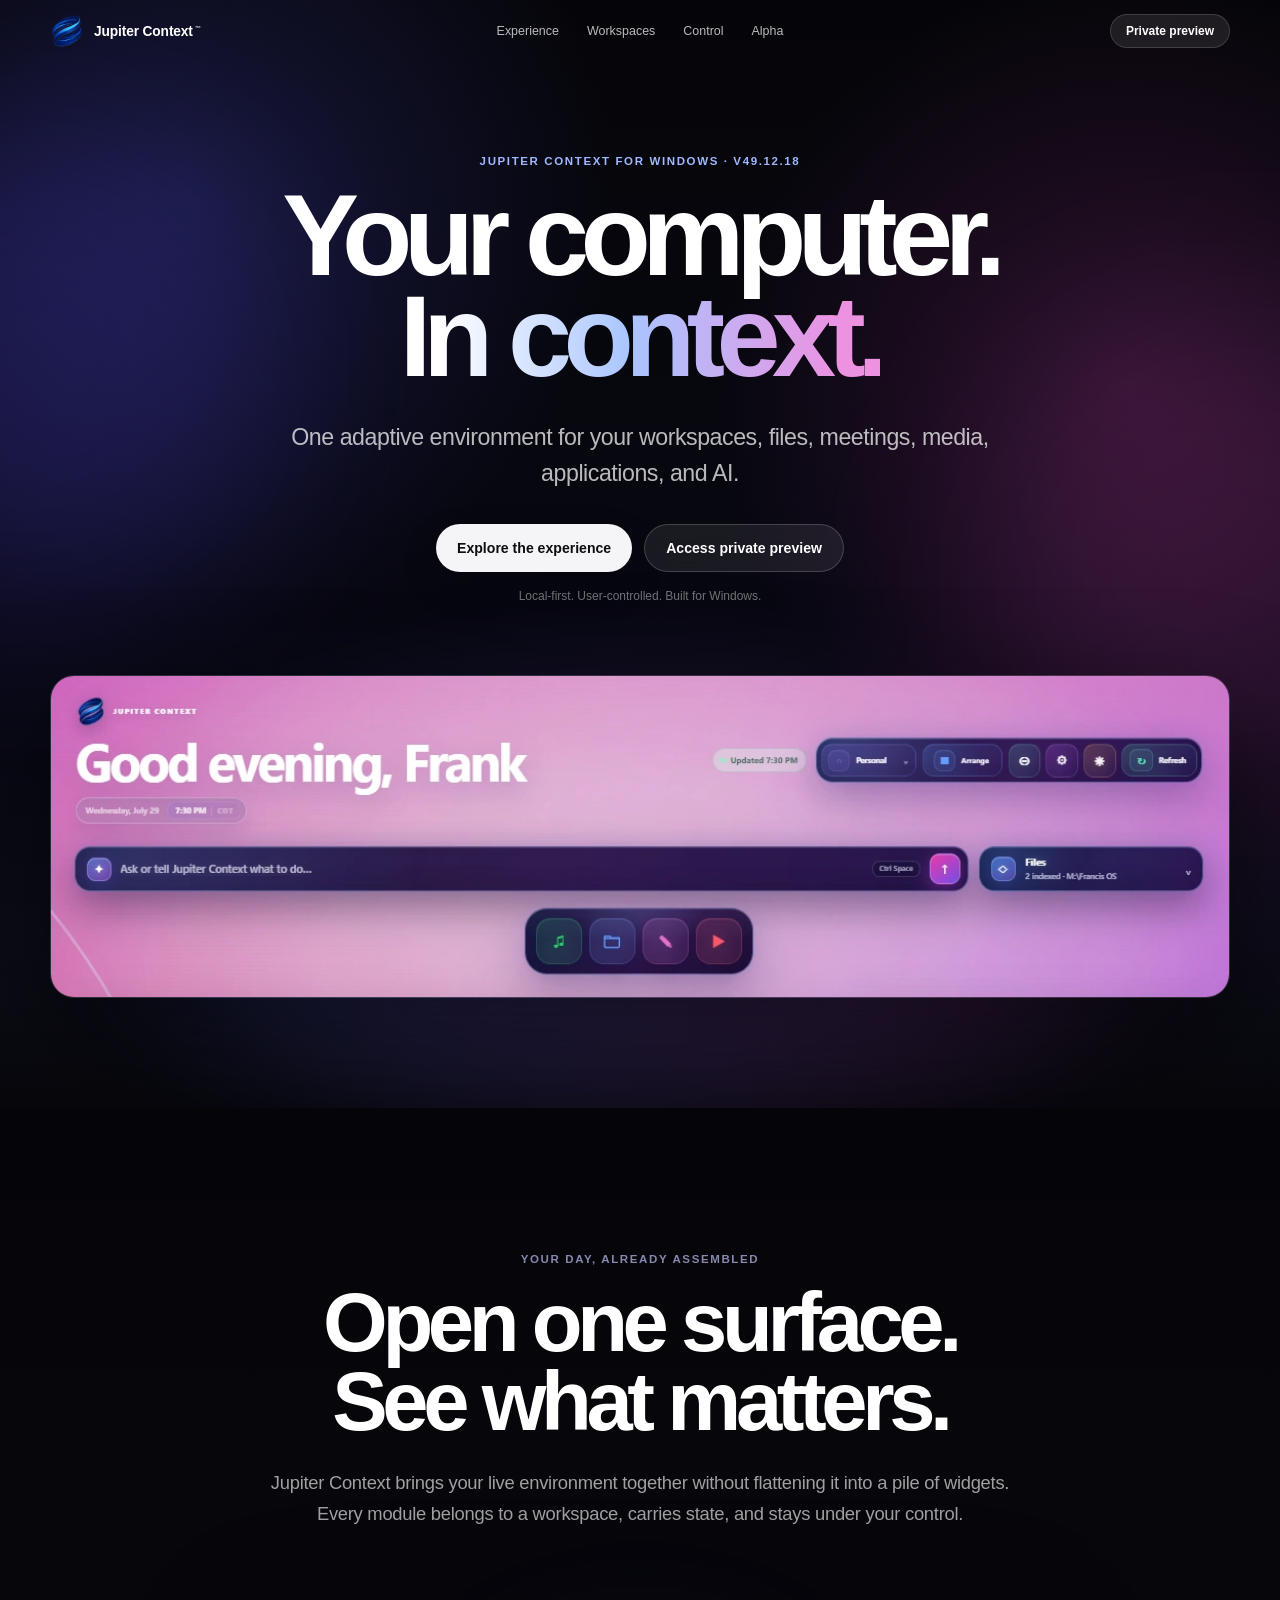
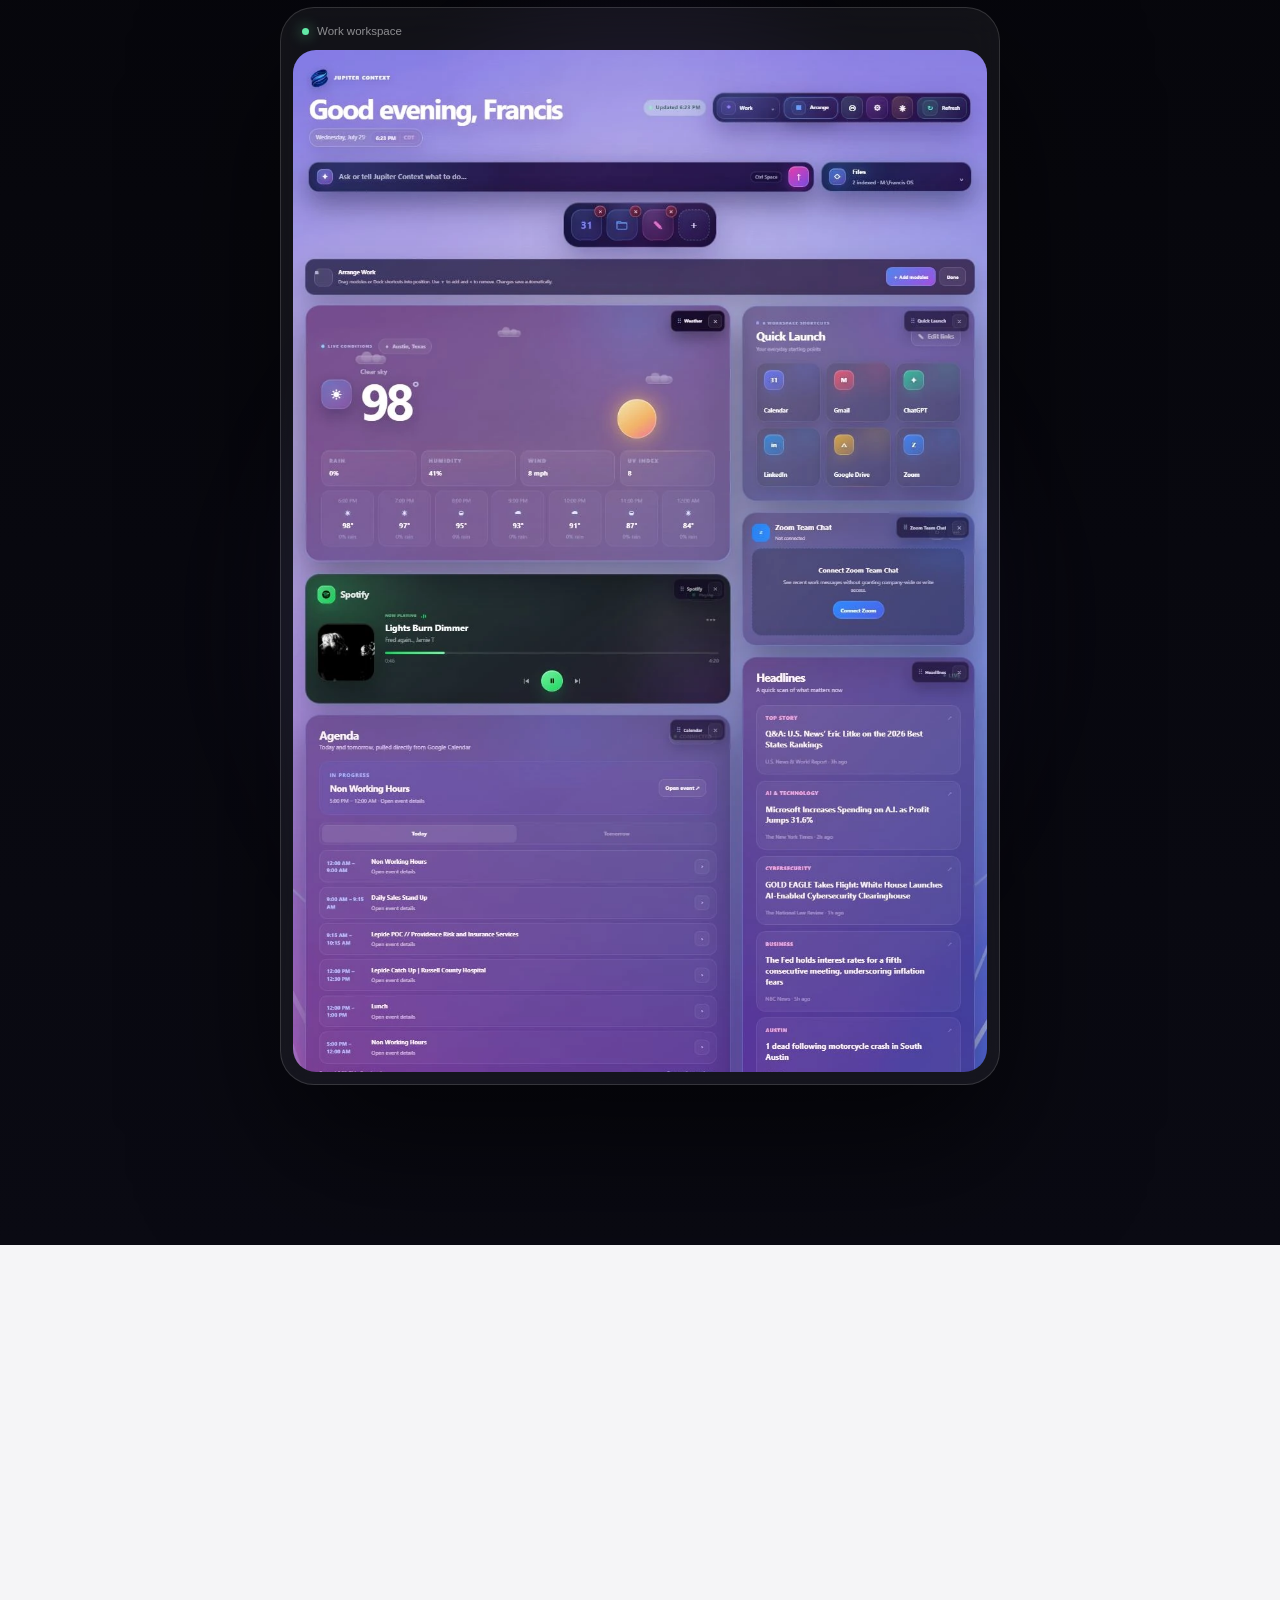
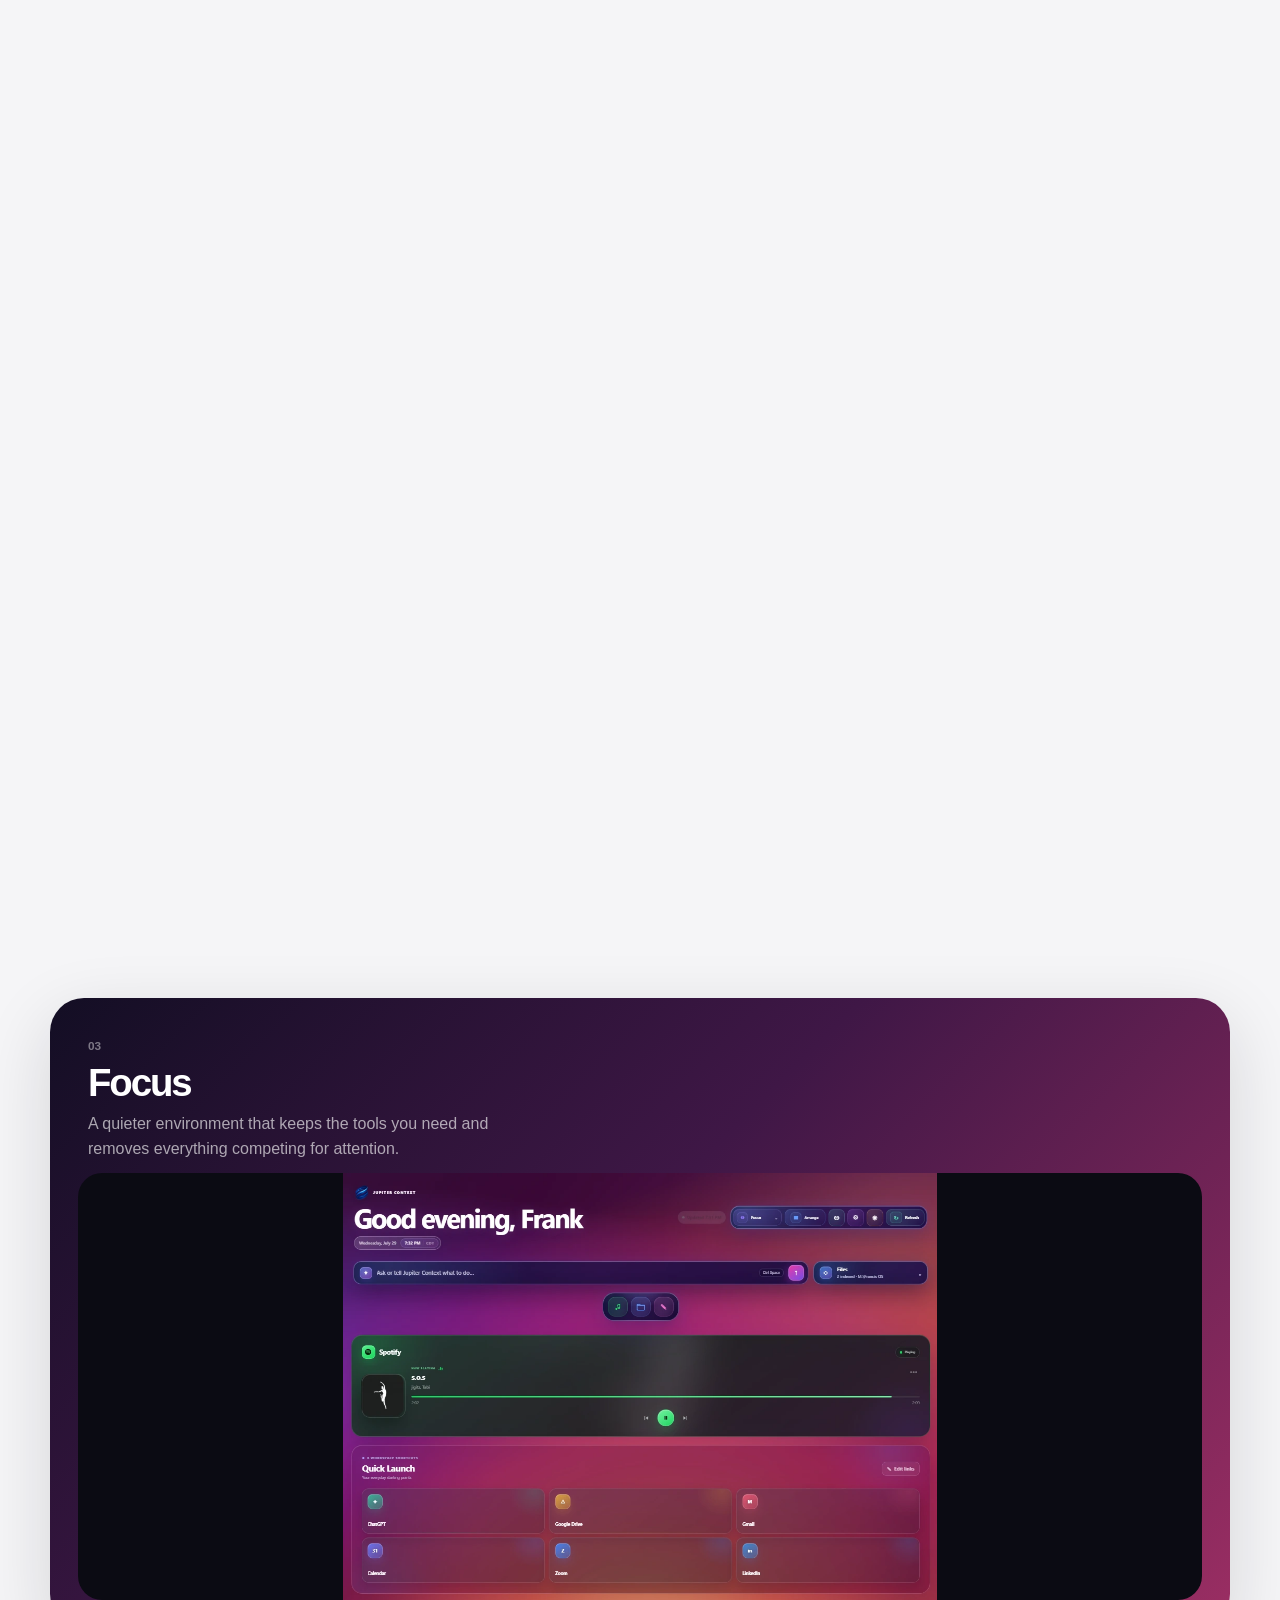
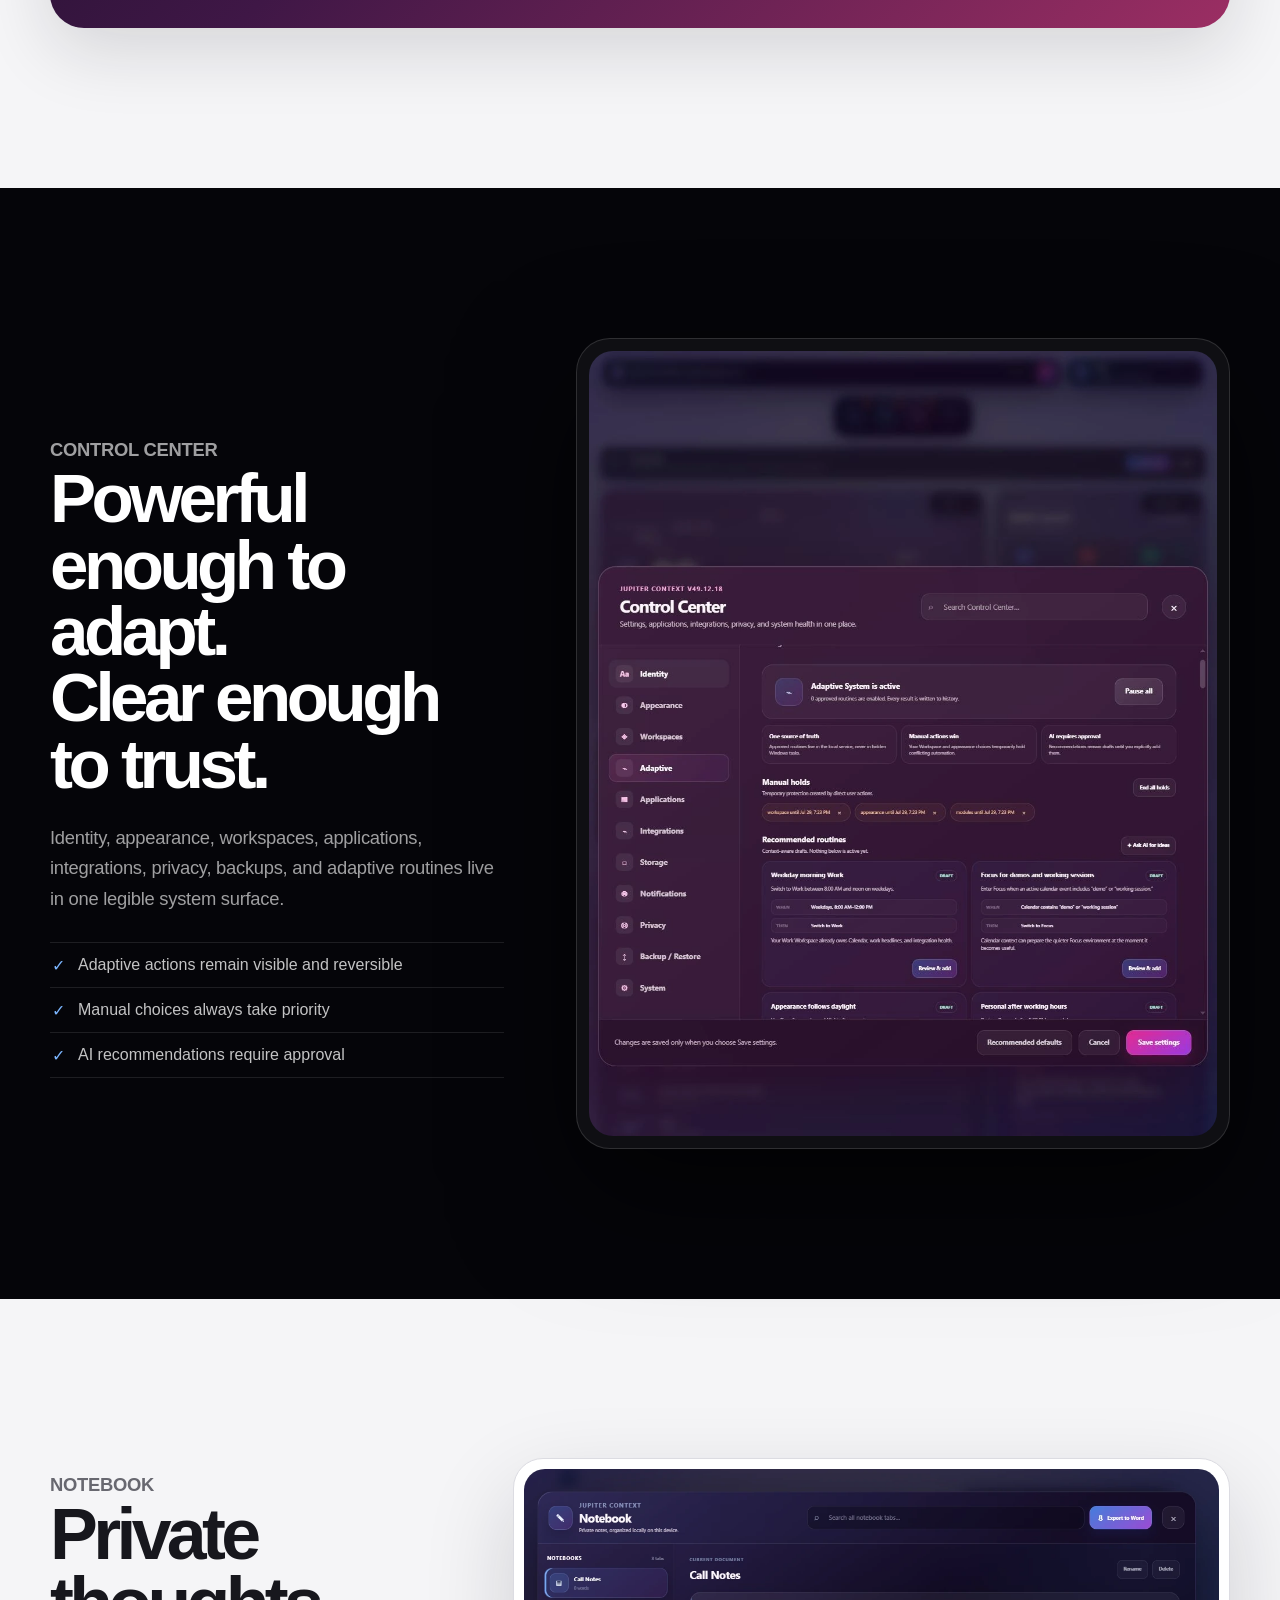
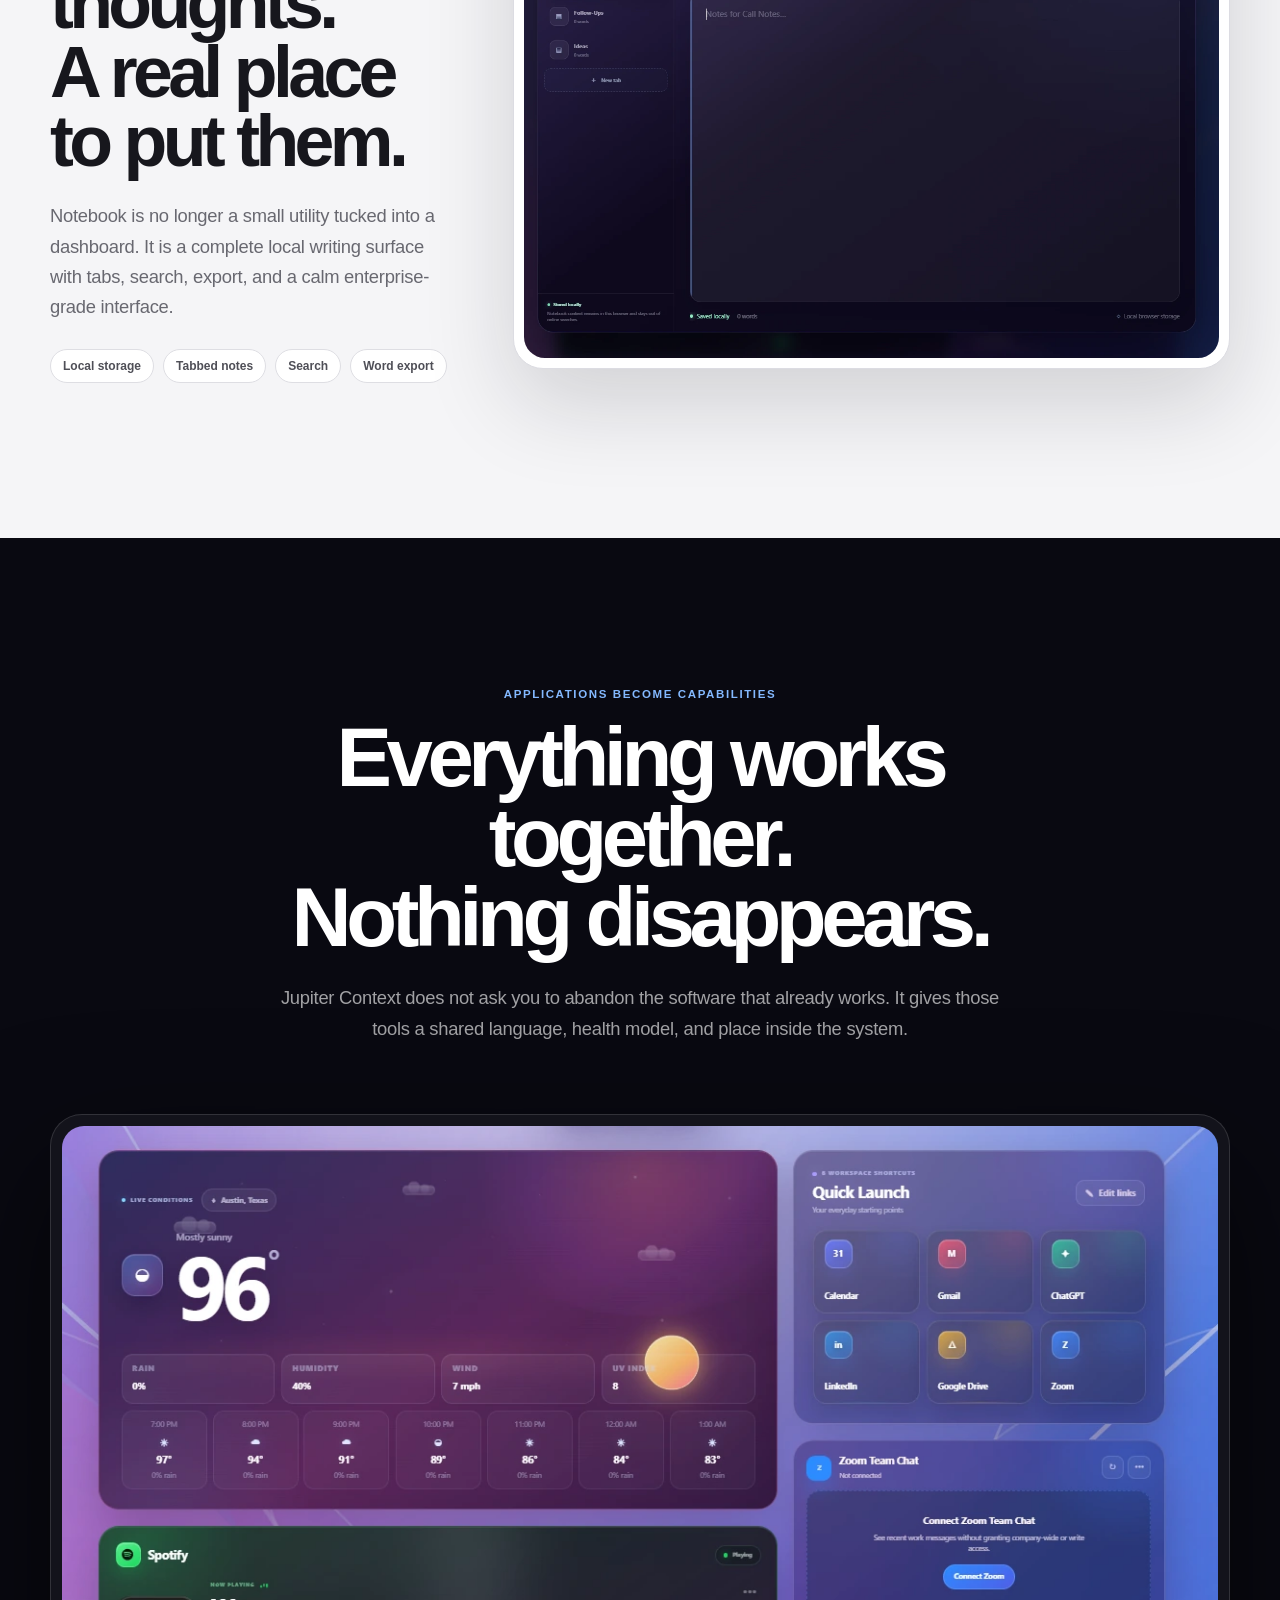
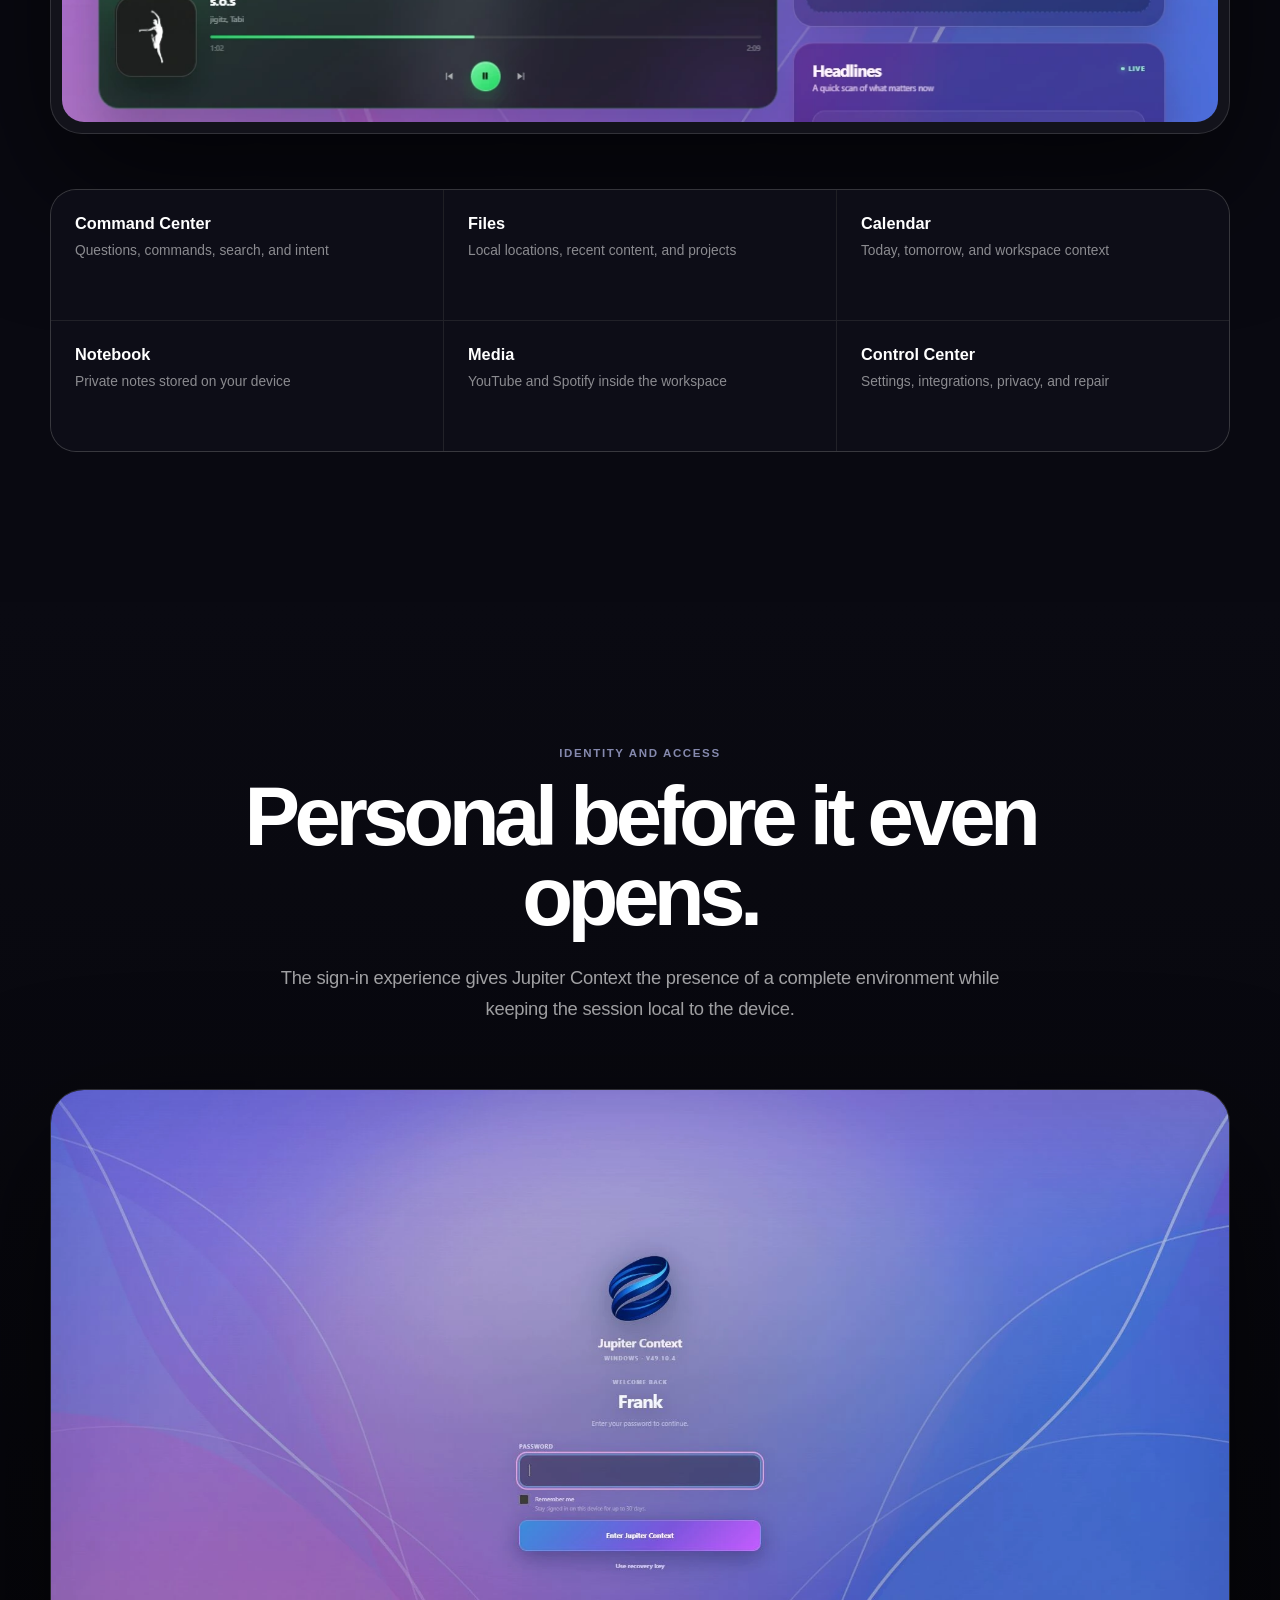
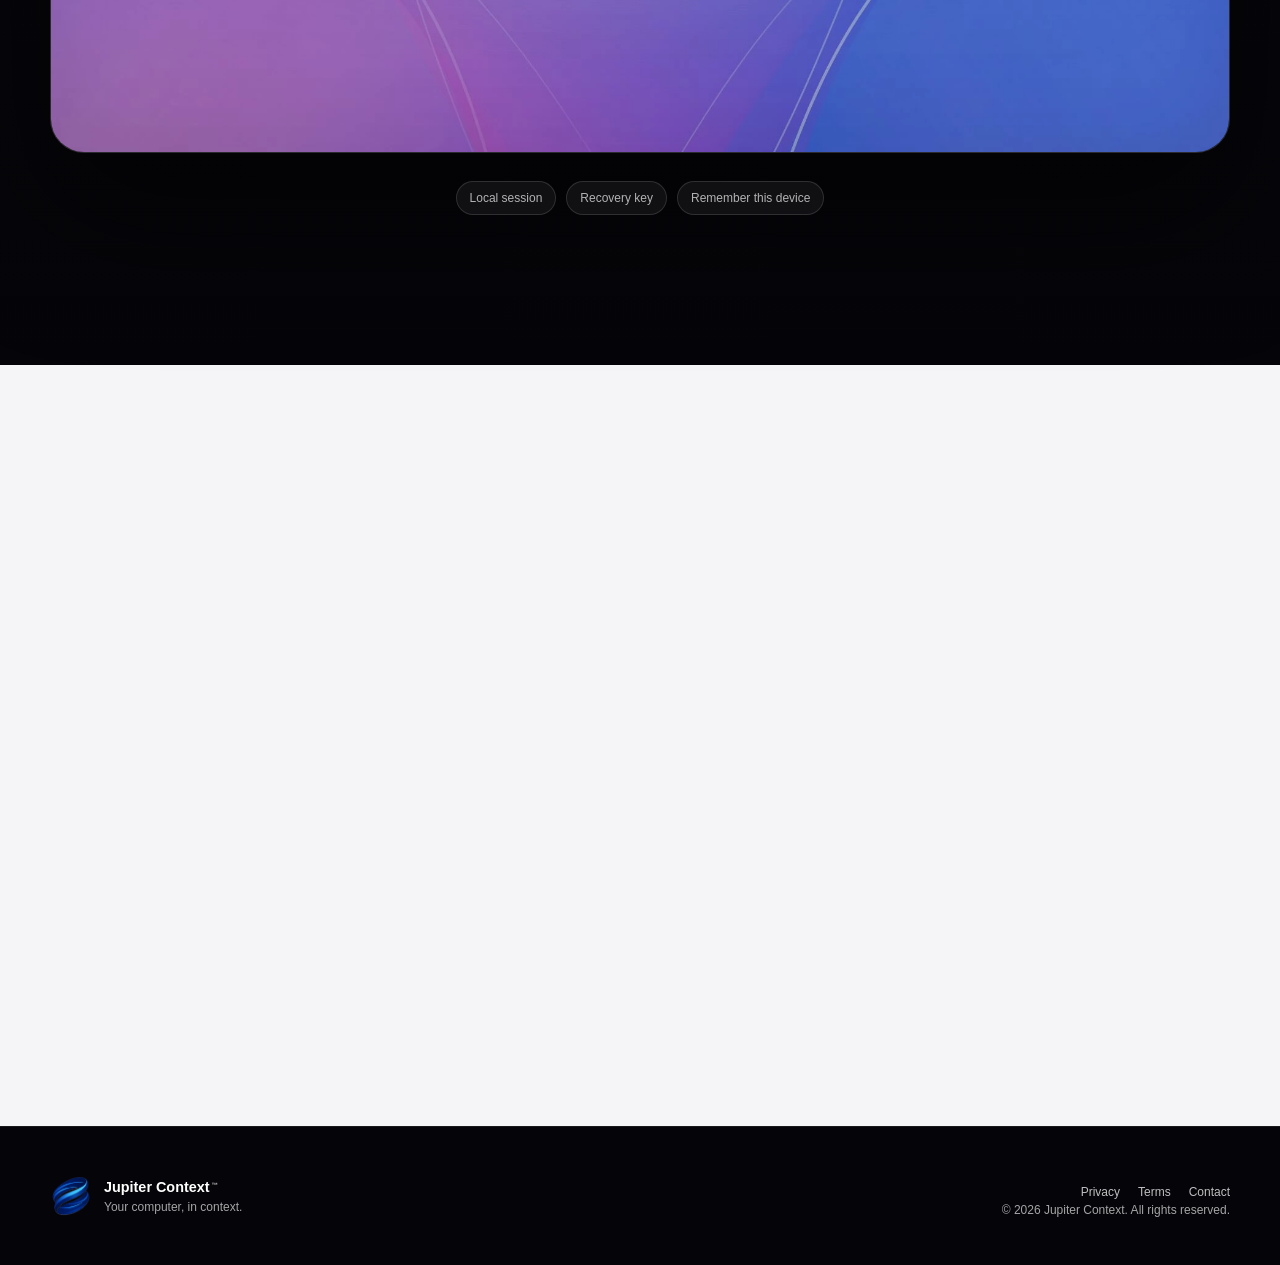
==== commit b656fa53: "Add files via upload" ====
--- a/index.html
+++ b/index.html
@@ -3,9 +3,9 @@
 <head>
   <meta charset="UTF-8" />
   <meta name="viewport" content="width=device-width, initial-scale=1.0" />
-  <title>Jupiter Context™ | A context layer for Windows</title>
-  <meta name="description" content="Jupiter Context brings your workspaces, files, meetings, media, applications, and AI into one adaptive command center for Windows." />
-  <meta name="theme-color" content="#080810" />
+  <title>Jupiter Context™ | Your computer, in context</title>
+  <meta name="description" content="Jupiter Context brings workspaces, files, meetings, media, applications, and AI into one local-first context layer for Windows." />
+  <meta name="theme-color" content="#050509" />
 
   <link rel="icon" type="image/png" sizes="32x32" href="assets/favicon-32.png" />
   <link rel="icon" type="image/png" sizes="16x16" href="assets/favicon-16.png" />
@@ -13,8 +13,8 @@
   <link rel="manifest" href="site.webmanifest" />
 
   <meta property="og:type" content="website" />
-  <meta property="og:title" content="Jupiter Context™ | A context layer for Windows" />
-  <meta property="og:description" content="One adaptive place for your workspaces, files, meetings, applications, media, and AI." />
+  <meta property="og:title" content="Jupiter Context™ | Your computer, in context" />
+  <meta property="og:description" content="A local-first context layer for Windows." />
   <meta property="og:image" content="assets/og-image.jpg" />
   <meta property="og:site_name" content="Jupiter Context" />
   <meta name="twitter:card" content="summary_large_image" />
@@ -22,7 +22,7 @@
   <meta name="twitter:description" content="Your computer should understand what you are trying to do." />
   <meta name="twitter:image" content="assets/og-image.jpg" />
 
-  <link rel="stylesheet" href="styles.css?v=20260729-apple-1" />
+  <link rel="stylesheet" href="styles.css?v=20260729-apple-2" />
 </head>
 <body class="home-page">
   <a class="skip-link" href="#main">Skip to content</a>
@@ -39,9 +39,9 @@
       </button>
 
       <nav class="primary-nav" id="primaryNav" aria-label="Primary navigation" data-nav>
-        <a href="#overview">Overview</a>
-        <a href="#command">Command Center</a>
+        <a href="#experience">Experience</a>
         <a href="#workspaces">Workspaces</a>
+        <a href="#control">Control</a>
         <a href="#alpha">Alpha</a>
       </nav>
 
@@ -51,158 +51,156 @@
 
   <main id="main">
     <section class="hero" id="top">
-      <div class="hero-glow hero-glow-one" aria-hidden="true"></div>
-      <div class="hero-glow hero-glow-two" aria-hidden="true"></div>
+      <div class="aurora aurora-one" aria-hidden="true"></div>
+      <div class="aurora aurora-two" aria-hidden="true"></div>
 
       <div class="hero-copy reveal">
         <p class="eyebrow">Jupiter Context for Windows · V49.12.18</p>
-        <h1>Your computer should understand what you’re trying to do.</h1>
-        <p class="hero-lead">Workspaces, files, meetings, media, applications, and AI. One adaptive environment built around your context.</p>
+        <h1>Your computer.<br /><span>In context.</span></h1>
+        <p class="hero-lead">One adaptive environment for your workspaces, files, meetings, media, applications, and AI.</p>
         <div class="hero-actions">
-          <a class="button button-light" href="#overview">Explore Jupiter Context</a>
-          <button class="button button-ghost" type="button" data-open-download>Access private preview</button>
-        </div>
-        <p class="hero-note">Local-first. User-controlled. Designed for Windows.</p>
-      </div>
-
-      <div class="hero-device reveal" data-delay="1">
-        <div class="device-frame">
-          <div class="device-bar" aria-hidden="true">
-            <span class="device-dots"><i></i><i></i><i></i></span>
-            <small>Jupiter Context · Work</small>
-            <span class="device-status"><i></i> Local session</span>
-          </div>
-          <img src="assets/hero-dashboard.webp" alt="Jupiter Context V49 home workspace with Command Center, workspaces, weather, headlines, integrations, files, and calendar" fetchpriority="high" />
-        </div>
-      </div>
-    </section>
-
-    <section class="statement-section light-section" id="overview">
-      <div class="section-shell narrow reveal">
-        <p class="section-label">A new starting point</p>
-        <h2>Not another dashboard.<br />A context layer.</h2>
-        <p class="section-intro">Traditional desktops make you translate every goal into apps, tabs, folders, and settings. Jupiter Context keeps the tools you already use, then organizes them around what you are actually doing.</p>
-      </div>
-
-      <div class="bento-grid section-shell">
-        <article class="bento-card bento-large reveal">
-          <div class="bento-copy">
-            <span>01</span>
-            <h3>Start with intent.</h3>
-            <p>Ask, search, launch, and act from one Command Center instead of hunting through software first.</p>
-          </div>
-          <div class="bento-symbol" aria-hidden="true">✦</div>
+          <a class="button button-primary" href="#experience">Explore the experience</a>
+          <button class="button button-secondary" type="button" data-open-download>Access private preview</button>
+        </div>
+        <p class="hero-note">Local-first. User-controlled. Built for Windows.</p>
+      </div>
+
+      <div class="command-stage reveal" data-delay="1">
+        <div class="command-glow" aria-hidden="true"></div>
+        <img src="assets/hero-command.webp" alt="Jupiter Context header with workspace controls, Command Center, Files, and Dock" fetchpriority="high" />
+      </div>
+    </section>
+
+    <section class="experience-section" id="experience">
+      <div class="section-shell centered-copy reveal">
+        <p class="section-label">Your day, already assembled</p>
+        <h2>Open one surface.<br />See what matters.</h2>
+        <p>Jupiter Context brings your live environment together without flattening it into a pile of widgets. Every module belongs to a workspace, carries state, and stays under your control.</p>
+      </div>
+
+      <div class="dashboard-stage section-shell reveal" data-delay="1">
+        <div class="dashboard-halo" aria-hidden="true"></div>
+        <div class="portrait-frame">
+          <div class="frame-label"><span></span> Work workspace</div>
+          <img src="assets/work-dashboard.webp" alt="Jupiter Context Work workspace with weather, calendar agenda, Spotify, Quick Launch, Zoom Team Chat, and headlines" loading="eager" />
+        </div>
+      </div>
+    </section>
+
+    <section class="workspace-section light-section" id="workspaces">
+      <div class="section-shell centered-copy dark-copy reveal">
+        <p class="section-label">One system. Three environments.</p>
+        <h2>Your computer can change modes without losing itself.</h2>
+        <p>Work, Personal, and Focus each retain their own applications, layout, Dock, appearance, links, and notification behavior.</p>
+      </div>
+
+      <div class="workspace-grid section-shell">
+        <article class="workspace-card work-card reveal">
+          <div class="workspace-card-copy">
+            <span class="workspace-number">01</span>
+            <h3>Work</h3>
+            <p>Calendar, headlines, files, communications, and system health stay visible when the day is moving.</p>
+          </div>
+          <div class="workspace-image portrait-image">
+            <img src="assets/work-dashboard-alt.webp" alt="Jupiter Context Work workspace" loading="lazy" />
+          </div>
         </article>
 
-        <article class="bento-card reveal" data-delay="1">
-          <div class="bento-copy">
-            <span>02</span>
-            <h3>Move between complete environments.</h3>
-            <p>Work, Personal, and Focus retain their own apps, layout, Dock, appearance, and notification behavior.</p>
-          </div>
-          <div class="workspace-pills" aria-hidden="true"><i>Work</i><i>Personal</i><i>Focus</i></div>
+        <article class="workspace-card personal-card reveal" data-delay="1">
+          <div class="workspace-card-copy">
+            <span class="workspace-number">02</span>
+            <h3>Personal</h3>
+            <p>Media, interests, photos, countdowns, and the things you actually look forward to.</p>
+          </div>
+          <div class="workspace-image portrait-image">
+            <img src="assets/personal-dashboard.webp" alt="Jupiter Context Personal workspace with YouTube, Spotify, Interest Hub, Quick Launch, Steam, and countdowns" loading="lazy" />
+          </div>
         </article>
 
-        <article class="bento-card reveal" data-delay="2">
-          <div class="bento-copy">
-            <span>03</span>
-            <h3>Keep ownership local.</h3>
-            <p>Your files and information stay on your machine unless you explicitly connect a service.</p>
-          </div>
-          <div class="local-mark" aria-hidden="true"><span></span><small>On this device</small></div>
+        <article class="workspace-card focus-card reveal" data-delay="2">
+          <div class="workspace-card-copy">
+            <span class="workspace-number">03</span>
+            <h3>Focus</h3>
+            <p>A quieter environment that keeps the tools you need and removes everything competing for attention.</p>
+          </div>
+          <div class="workspace-image landscape-image">
+            <img src="assets/focus-workspace.webp" alt="Jupiter Context Focus workspace with Spotify and Quick Launch" loading="lazy" />
+          </div>
         </article>
       </div>
     </section>
 
-    <section class="feature-section dark-section" id="command">
-      <div class="section-shell feature-heading reveal">
-        <p class="section-label blue-label">Command Center</p>
-        <h2>The shortest path between an objective and an action.</h2>
-        <p>Questions, commands, search, applications, and AI begin from one consistent surface. Jupiter resolves local actions first, then reaches outward when outside intelligence adds value.</p>
-      </div>
-
-      <div class="section-shell reveal" data-delay="1">
-        <div class="wide-product-frame">
-          <img src="assets/command-center.webp" alt="Jupiter Context Command Center, workspace selector, controls, and Files launcher" loading="lazy" />
-        </div>
-      </div>
-
-      <div class="section-shell detail-grid">
-        <article class="detail-card reveal"><strong>Keyboard first</strong><p>Open the system, search, and act without breaking focus.</p></article>
-        <article class="detail-card reveal" data-delay="1"><strong>Workspace aware</strong><p>Commands understand which environment, files, and applications are currently relevant.</p></article>
-        <article class="detail-card reveal" data-delay="2"><strong>One entry point</strong><p>A consistent surface replaces the daily scavenger hunt across software.</p></article>
-      </div>
-    </section>
-
-    <section class="feature-section light-section" id="workspaces">
-      <div class="section-shell split-feature">
-        <div class="split-copy reveal">
-          <p class="section-label">Adaptive workspaces</p>
-          <h2>Your environment changes with context. Never behind your back.</h2>
-          <p>Weather, headlines, calendar, files, messages, media, and system health can live in one coherent surface. Every adaptive rule remains visible, reversible, and controlled by you.</p>
+    <section class="control-section" id="control">
+      <div class="section-shell control-layout">
+        <div class="control-copy reveal">
+          <p class="section-label blue-label">Control Center</p>
+          <h2>Powerful enough to adapt.<br />Clear enough to trust.</h2>
+          <p>Identity, appearance, workspaces, applications, integrations, privacy, backups, and adaptive routines live in one legible system surface.</p>
           <ul class="clean-list">
-            <li>Work, Personal, and Focus environments</li>
-            <li>Drag-and-arrange application layouts</li>
-            <li>Clear integration and health states</li>
+            <li>Adaptive actions remain visible and reversible</li>
+            <li>Manual choices always take priority</li>
+            <li>AI recommendations require approval</li>
           </ul>
         </div>
-        <div class="split-visual reveal" data-delay="1">
-          <div class="image-card image-card-dark">
-            <img src="assets/workspace-system.webp" alt="Jupiter Context weather, headlines, integration status, and connected modules" loading="lazy" />
-          </div>
-        </div>
+
+        <div class="control-visual reveal" data-delay="1">
+          <div class="control-frame">
+            <img src="assets/control-center.webp" alt="Jupiter Context Control Center showing Adaptive System settings and recommended routines" loading="lazy" />
+          </div>
+        </div>
+      </div>
+    </section>
+
+    <section class="notebook-section light-section">
+      <div class="section-shell notebook-layout">
+        <div class="notebook-copy reveal">
+          <p class="section-label">Notebook</p>
+          <h2>Private thoughts.<br />A real place to put them.</h2>
+          <p>Notebook is no longer a small utility tucked into a dashboard. It is a complete local writing surface with tabs, search, export, and a calm enterprise-grade interface.</p>
+          <div class="feature-chips" aria-label="Notebook features">
+            <span>Local storage</span><span>Tabbed notes</span><span>Search</span><span>Word export</span>
+          </div>
+        </div>
+        <div class="notebook-visual reveal" data-delay="1">
+          <div class="notebook-frame">
+            <img src="assets/notebook.webp" alt="Jupiter Context Notebook with tabs, search, note editor, and Word export" loading="lazy" />
+          </div>
+        </div>
+      </div>
+    </section>
+
+    <section class="capabilities-section">
+      <div class="section-shell centered-copy reveal">
+        <p class="section-label blue-label">Applications become capabilities</p>
+        <h2>Everything works together.<br />Nothing disappears.</h2>
+        <p>Jupiter Context does not ask you to abandon the software that already works. It gives those tools a shared language, health model, and place inside the system.</p>
+      </div>
+
+      <div class="overview-frame section-shell reveal" data-delay="1">
+        <img src="assets/workspace-overview.webp" alt="Jupiter Context workspace showing weather, Quick Launch, Spotify, Zoom Team Chat, and headlines" loading="lazy" />
+      </div>
+
+      <div class="capability-grid section-shell reveal">
+        <article><strong>Command Center</strong><span>Questions, commands, search, and intent</span></article>
+        <article><strong>Files</strong><span>Local locations, recent content, and projects</span></article>
+        <article><strong>Calendar</strong><span>Today, tomorrow, and workspace context</span></article>
+        <article><strong>Notebook</strong><span>Private notes stored on your device</span></article>
+        <article><strong>Media</strong><span>YouTube and Spotify inside the workspace</span></article>
+        <article><strong>Control Center</strong><span>Settings, integrations, privacy, and repair</span></article>
       </div>
     </section>
 
     <section class="identity-section">
-      <div class="identity-copy section-shell narrow reveal">
+      <div class="section-shell centered-copy reveal">
         <p class="section-label">Identity and access</p>
-        <h2>Your computer should feel personal before it even opens.</h2>
-        <p>The new sign-in experience gives Jupiter Context the presence of a complete operating environment while keeping the session local to the device.</p>
-      </div>
-      <div class="identity-visual section-shell reveal" data-delay="1">
-        <div class="login-frame">
-          <img src="assets/login-screen.webp" alt="Jupiter Context login screen with a blue and violet atmospheric background" loading="lazy" />
-        </div>
+        <h2>Personal before it even opens.</h2>
+        <p>The sign-in experience gives Jupiter Context the presence of a complete environment while keeping the session local to the device.</p>
+      </div>
+      <div class="login-stage section-shell reveal" data-delay="1">
+        <img src="assets/login-screen.webp" alt="Jupiter Context local sign-in screen" loading="lazy" />
       </div>
       <div class="identity-points section-shell reveal">
         <span>Local session</span><span>Recovery key</span><span>Remember this device</span>
-      </div>
-    </section>
-
-    <section class="apps-section light-section">
-      <div class="section-shell narrow reveal">
-        <p class="section-label">Applications become capabilities</p>
-        <h2>Everything you use, organized as one system.</h2>
-        <p class="section-intro">The tools that already do their jobs well remain. Jupiter Context gives them a shared language, lifecycle, health model, and place inside each workspace.</p>
-      </div>
-
-      <div class="app-grid section-shell reveal">
-        <article><span>✦</span><div><strong>Command Center</strong><small>Questions, commands, search, intent</small></div></article>
-        <article><span>◇</span><div><strong>Files</strong><small>Local locations, recent content, projects</small></div></article>
-        <article><span>◫</span><div><strong>Calendar</strong><small>Today, tomorrow, workspace context</small></div></article>
-        <article><span>✎</span><div><strong>Notebook</strong><small>Private notes stored on your device</small></div></article>
-        <article><span>▶</span><div><strong>YouTube</strong><small>Media inside your workspace</small></div></article>
-        <article><span>◉</span><div><strong>Spotify</strong><small>Playback state and focus atmosphere</small></div></article>
-        <article><span>⌁</span><div><strong>Interest Hub</strong><small>Personalized stories in a compact view</small></div></article>
-        <article><span>⊞</span><div><strong>Quick Launch</strong><small>Your essential sites and platforms</small></div></article>
-        <article><span>◎</span><div><strong>Control Center</strong><small>Settings, integrations, privacy, repair</small></div></article>
-      </div>
-    </section>
-
-    <section class="principles-section dark-section">
-      <div class="section-shell principles-layout">
-        <div class="principles-copy reveal">
-          <p class="section-label blue-label">Trust is part of the architecture</p>
-          <h2>Intelligence should help without becoming mysterious.</h2>
-          <p>Jupiter Context is built around a simple constraint: the system may understand more, but the user must never understand less.</p>
-        </div>
-        <div class="principle-list">
-          <article class="reveal"><span>01</span><div><strong>AI assists. It never surprises.</strong><p>Recommendations are welcome. Silent persistent changes are not.</p></div></article>
-          <article class="reveal" data-delay="1"><span>02</span><div><strong>Every adaptive action stays visible.</strong><p>Rules and routines can be inspected, edited, disabled, or reversed.</p></div></article>
-          <article class="reveal" data-delay="2"><span>03</span><div><strong>Integrate before replacing.</strong><p>Jupiter coordinates existing tools unless replacement creates lasting value.</p></div></article>
-          <article class="reveal" data-delay="3"><span>04</span><div><strong>Local first. Cloud optional.</strong><p>The core experience remains meaningful without mandatory cloud ownership.</p></div></article>
-        </div>
       </div>
     </section>
 
@@ -225,7 +223,7 @@
 
   <footer class="site-footer">
     <div class="section-shell footer-inner">
-      <div class="footer-brand"><img src="assets/jupiter-context-logo.png" alt="" /><div><strong>Jupiter Context<sup>™</sup></strong><p>A context layer for Windows.</p></div></div>
+      <div class="footer-brand"><img src="assets/jupiter-context-logo.png" alt="" /><div><strong>Jupiter Context<sup>™</sup></strong><p>Your computer, in context.</p></div></div>
       <div class="footer-right">
         <nav aria-label="Legal navigation"><a href="privacy.html">Privacy</a><a href="terms.html">Terms</a><a href="contact.html">Contact</a></nav>
         <p>© 2026 Jupiter Context. All rights reserved.</p>
@@ -254,6 +252,6 @@
     </form>
   </dialog>
 
-  <script src="script.js?v=20260729-apple-1"></script>
+  <script src="script.js?v=20260729-apple-2"></script>
 </body>
 </html>
--- a/styles.css
+++ b/styles.css
@@ -1,303 +1,266 @@
 :root {
-  --black: #07070b;
-  --black-soft: #111117;
-  --ink: #111115;
-  --muted: #68686f;
-  --muted-dark: #aaaab4;
-  --line: rgba(17, 17, 21, 0.1);
-  --line-dark: rgba(255, 255, 255, 0.12);
+  --black: #050509;
+  --black-soft: #0b0b12;
+  --ink: #17171d;
+  --muted: #707078;
+  --off-white: #f5f5f7;
   --white: #ffffff;
-  --off-white: #f5f5f7;
-  --blue: #4f7cff;
-  --cyan: #72d8ff;
-  --violet: #8a69ff;
-  --purple: #bd5cff;
-  --radius-xl: 42px;
-  --radius-lg: 30px;
-  --radius-md: 20px;
-  --shell: 1360px;
-  --shadow: 0 45px 120px rgba(0, 0, 0, 0.22);
+  --line: rgba(20, 20, 28, 0.1);
+  --blue: #4ea3ff;
+  --violet: #8c67ff;
+  --pink: #e651c6;
+  --shell: 1180px;
+  --shadow: 0 30px 90px rgba(12, 12, 20, 0.18);
 }
 
 * { box-sizing: border-box; }
-html { scroll-behavior: smooth; background: var(--black); }
+html { scroll-behavior: smooth; }
 body {
   margin: 0;
-  min-width: 320px;
   color: var(--ink);
-  background: var(--white);
-  font-family: -apple-system, BlinkMacSystemFont, "SF Pro Display", "SF Pro Text", "Segoe UI", Helvetica, Arial, sans-serif;
-  font-synthesis: none;
+  background: var(--black);
+  font-family: -apple-system, BlinkMacSystemFont, "SF Pro Display", "SF Pro Text", "Segoe UI", sans-serif;
   -webkit-font-smoothing: antialiased;
   text-rendering: optimizeLegibility;
-  overflow-x: hidden;
 }
 body.dialog-open { overflow: hidden; }
+button, input { font: inherit; }
+img { display: block; max-width: 100%; }
 a { color: inherit; text-decoration: none; }
-button, input { font: inherit; }
-button { color: inherit; }
-img { display: block; max-width: 100%; }
-sup { font-size: 0.42em; vertical-align: super; margin-left: 2px; opacity: 0.75; }
-::selection { background: rgba(79, 124, 255, 0.22); }
+sup { margin-left: 2px; font-size: 0.45em; vertical-align: super; opacity: 0.78; }
 
 .skip-link {
-  position: fixed; top: 10px; left: 10px; z-index: 300;
-  transform: translateY(-160%); padding: 10px 14px; border-radius: 999px;
-  background: #fff; color: #000; font-weight: 700; transition: transform 0.2s ease;
+  position: fixed; top: 10px; left: 10px; z-index: 999;
+  padding: 10px 14px; border-radius: 10px; background: #fff; color: #111;
+  transform: translateY(-160%); transition: transform 0.2s ease;
 }
 .skip-link:focus { transform: translateY(0); }
 
 .section-shell { width: min(var(--shell), calc(100% - 48px)); margin-inline: auto; }
-.section-shell.narrow { max-width: 970px; text-align: center; }
-.light-section { background: var(--off-white); }
-.dark-section { background: var(--black); color: var(--white); }
+.centered-copy { max-width: 860px; text-align: center; }
+.light-section { background: var(--off-white); color: var(--ink); }
+.dark-copy { color: var(--ink); }
 
 .site-header {
-  position: fixed; inset: 0 0 auto; z-index: 100; padding: 14px 0;
-  color: rgba(255, 255, 255, 0.9); transition: background 0.25s ease, border-color 0.25s ease, backdrop-filter 0.25s ease;
+  position: fixed; inset: 0 0 auto; z-index: 100;
+  padding: 14px 0;
+  border-bottom: 1px solid transparent;
+  transition: background 0.25s ease, border-color 0.25s ease, padding 0.25s ease;
 }
 .site-header.scrolled {
-  background: rgba(8, 8, 13, 0.72); border-bottom: 1px solid rgba(255, 255, 255, 0.08);
-  backdrop-filter: blur(22px) saturate(150%); -webkit-backdrop-filter: blur(22px) saturate(150%);
+  padding: 10px 0;
+  border-color: rgba(255, 255, 255, 0.08);
+  background: rgba(5, 5, 9, 0.8);
+  backdrop-filter: saturate(160%) blur(24px);
 }
 .nav-shell {
-  width: min(1180px, calc(100% - 40px)); margin-inline: auto;
-  display: grid; grid-template-columns: 1fr auto 1fr; align-items: center; gap: 30px;
-}
-.brand { display: inline-flex; align-items: center; gap: 10px; justify-self: start; font-size: 0.91rem; font-weight: 650; letter-spacing: -0.01em; }
-.brand img { width: 31px; height: 31px; object-fit: contain; filter: drop-shadow(0 8px 20px rgba(78, 118, 255, 0.35)); }
-.primary-nav { display: flex; align-items: center; gap: 28px; font-size: 0.78rem; font-weight: 500; color: rgba(255, 255, 255, 0.72); }
-.primary-nav a, .footer-right a { transition: color 0.2s ease; }
-.primary-nav a:hover, .footer-right a:hover { color: #fff; }
+  width: min(1180px, calc(100% - 48px)); margin-inline: auto;
+  display: grid; grid-template-columns: 1fr auto 1fr; align-items: center; gap: 24px;
+}
+.brand { display: inline-flex; align-items: center; gap: 10px; color: #fff; font-size: 0.86rem; font-weight: 650; letter-spacing: -0.01em; }
+.brand img { width: 34px; height: 34px; object-fit: contain; }
+.primary-nav { display: flex; align-items: center; gap: 28px; color: rgba(255, 255, 255, 0.72); font-size: 0.78rem; }
+.primary-nav a { transition: color 0.2s ease; }
+.primary-nav a:hover { color: #fff; }
 .nav-action {
-  justify-self: end; border: 0; border-radius: 999px; padding: 9px 15px; cursor: pointer;
-  background: #fff; color: #111; font-size: 0.76rem; font-weight: 700; transition: transform 0.2s ease, opacity 0.2s ease;
-}
-.nav-action:hover { transform: translateY(-1px); opacity: 0.92; }
-.menu-button { display: none; border: 0; background: transparent; width: 40px; height: 40px; cursor: pointer; }
-.menu-button span { display: block; width: 18px; height: 1.5px; margin: 5px auto; background: #fff; }
+  justify-self: end; padding: 9px 15px; border: 1px solid rgba(255,255,255,0.15); border-radius: 999px;
+  background: rgba(255,255,255,0.09); color: #fff; cursor: pointer; font-size: 0.75rem; font-weight: 650;
+  backdrop-filter: blur(18px); transition: background 0.2s ease, transform 0.2s ease;
+}
+.nav-action:hover { background: rgba(255,255,255,0.15); transform: translateY(-1px); }
+.menu-button { display: none; width: 40px; height: 40px; border: 0; border-radius: 50%; background: rgba(255,255,255,0.1); cursor: pointer; }
+.menu-button span { display: block; width: 15px; height: 1px; margin: 4px auto; background: #fff; }
 
 .hero {
-  position: relative; min-height: 1050px; padding: 150px 24px 110px; overflow: hidden;
-  color: #fff; text-align: center; background:
-    radial-gradient(circle at 50% 28%, rgba(82, 91, 255, 0.28), transparent 26%),
-    radial-gradient(circle at 15% 70%, rgba(188, 72, 255, 0.18), transparent 28%),
-    linear-gradient(180deg, #07070b 0%, #0c0c18 65%, #111126 100%);
+  position: relative; min-height: 100vh; overflow: hidden;
+  padding: 155px 24px 110px;
+  background:
+    radial-gradient(circle at 15% 18%, rgba(91, 96, 255, 0.2), transparent 30%),
+    radial-gradient(circle at 88% 35%, rgba(218, 68, 193, 0.18), transparent 31%),
+    linear-gradient(180deg, #050509 0%, #080813 68%, #10101d 100%);
+  color: #fff;
 }
 .hero::after {
   content: ""; position: absolute; inset: auto 0 0; height: 180px;
-  background: linear-gradient(180deg, transparent, rgba(17, 17, 38, 0.9)); pointer-events: none;
-}
-.hero-glow { position: absolute; border-radius: 50%; filter: blur(30px); pointer-events: none; opacity: 0.7; }
-.hero-glow-one { width: 720px; height: 720px; top: -410px; right: -170px; background: radial-gradient(circle, rgba(70, 130, 255, 0.75), transparent 67%); }
-.hero-glow-two { width: 560px; height: 560px; left: -280px; bottom: 30px; background: radial-gradient(circle, rgba(194, 67, 235, 0.46), transparent 70%); }
-.hero-copy { position: relative; z-index: 2; max-width: 1100px; margin: 0 auto 62px; }
+  background: linear-gradient(180deg, transparent, rgba(5,5,9,0.88)); pointer-events: none;
+}
+.aurora { position: absolute; border-radius: 50%; filter: blur(90px); opacity: 0.55; pointer-events: none; }
+.aurora-one { width: 500px; height: 500px; left: -220px; top: 120px; background: rgba(92, 78, 255, 0.34); }
+.aurora-two { width: 520px; height: 520px; right: -220px; top: 320px; background: rgba(216, 67, 188, 0.25); }
+.hero-copy { position: relative; z-index: 2; width: min(950px, 100%); margin: 0 auto 72px; text-align: center; }
 .eyebrow, .section-label, .dialog-kicker {
-  margin: 0 0 20px; font-size: 0.73rem; line-height: 1; font-weight: 750; letter-spacing: 0.14em; text-transform: uppercase;
-}
-.eyebrow { color: rgba(224, 229, 255, 0.72); }
+  margin: 0 0 18px; text-transform: uppercase; letter-spacing: 0.14em; font-size: 0.72rem; font-weight: 750;
+}
+.eyebrow { color: #9fb8ff; }
 .hero h1 {
-  max-width: 1080px; margin: 0 auto; font-size: clamp(4rem, 7.6vw, 7.6rem); line-height: 0.94;
-  letter-spacing: -0.065em; text-wrap: balance;
-}
-.hero-lead { max-width: 760px; margin: 30px auto 0; color: rgba(235, 236, 245, 0.72); font-size: clamp(1.15rem, 1.8vw, 1.45rem); line-height: 1.55; }
-.hero-actions { display: flex; justify-content: center; flex-wrap: wrap; gap: 12px; margin-top: 34px; }
+  margin: 0; font-size: clamp(4.4rem, 9vw, 8.2rem); line-height: 0.88; letter-spacing: -0.075em; font-weight: 760;
+}
+.hero h1 span {
+  background: linear-gradient(90deg, #fff 8%, #a9c5ff 48%, #ed91e1 92%);
+  -webkit-background-clip: text; background-clip: text; color: transparent;
+}
+.hero-lead { max-width: 760px; margin: 32px auto 0; color: rgba(255,255,255,0.72); font-size: clamp(1.1rem, 2vw, 1.45rem); line-height: 1.55; letter-spacing: -0.02em; }
+.hero-actions { display: flex; justify-content: center; flex-wrap: wrap; gap: 12px; margin-top: 32px; }
 .button {
-  display: inline-flex; align-items: center; justify-content: center; min-height: 50px; padding: 0 22px;
-  border: 0; border-radius: 999px; cursor: pointer; font-size: 0.86rem; font-weight: 700;
-  transition: transform 0.2s ease, background 0.2s ease, border-color 0.2s ease, opacity 0.2s ease, box-shadow 0.2s ease;
-}
-.button:hover { transform: translateY(-2px); }
-.button:disabled { cursor: wait; opacity: 0.65; transform: none; }
-.button-light { background: #fff; color: #111; box-shadow: 0 16px 40px rgba(0, 0, 0, 0.28); }
-.button-ghost { color: #fff; border: 1px solid rgba(255, 255, 255, 0.18); background: rgba(255, 255, 255, 0.07); backdrop-filter: blur(14px); }
-.button-ghost:hover { background: rgba(255, 255, 255, 0.12); border-color: rgba(255, 255, 255, 0.3); }
-.button-dark { background: #111; color: #fff; }
-.button-muted { background: #ececf0; color: #222; }
-.hero-note { margin: 20px 0 0; color: rgba(235, 236, 245, 0.48); font-size: 0.76rem; font-weight: 600; }
-.hero-device { position: relative; z-index: 3; width: min(1430px, calc(100% - 10px)); margin: 0 auto; perspective: 1800px; }
-.device-frame {
-  overflow: hidden; border-radius: 26px; border: 1px solid rgba(255, 255, 255, 0.18);
-  background: #101021; box-shadow: 0 60px 160px rgba(0, 0, 0, 0.66), 0 0 0 1px rgba(255, 255, 255, 0.04) inset;
-  transform: rotateX(1deg); transform-origin: center top;
-}
-.device-bar {
-  display: grid; grid-template-columns: 1fr auto 1fr; align-items: center; min-height: 44px; padding: 0 16px;
-  border-bottom: 1px solid rgba(255, 255, 255, 0.07); background: rgba(5, 5, 12, 0.86);
-  color: rgba(255, 255, 255, 0.48); font-size: 0.66rem; font-weight: 650;
-}
-.device-dots { display: flex; gap: 7px; }
-.device-dots i { width: 7px; height: 7px; border-radius: 50%; background: rgba(255, 255, 255, 0.24); }
-.device-status { justify-self: end; display: inline-flex; align-items: center; gap: 7px; }
-.device-status i { width: 6px; height: 6px; border-radius: 50%; background: #63edb5; box-shadow: 0 0 12px rgba(99, 237, 181, 0.7); }
-.device-frame > img { width: 100%; aspect-ratio: 1648 / 928; object-fit: cover; }
-
-.statement-section { padding: 150px 0 132px; }
-.section-label { color: #6b6b73; }
-.blue-label { color: #8facff; }
-.statement-section h2, .feature-heading h2, .split-copy h2, .identity-copy h2, .apps-section h2, .principles-copy h2, .alpha-copy h2 {
-  margin: 0; font-size: clamp(3rem, 5.8vw, 6.25rem); line-height: 0.98; letter-spacing: -0.06em; text-wrap: balance;
-}
-.section-intro, .feature-heading > p, .split-copy > p, .identity-copy > p, .principles-copy > p, .alpha-copy > p {
-  max-width: 790px; margin: 26px auto 0; color: var(--muted); font-size: clamp(1.05rem, 1.5vw, 1.28rem); line-height: 1.65;
-}
-.bento-grid { display: grid; grid-template-columns: 1.3fr 1fr; gap: 18px; margin-top: 76px; }
-.bento-card {
-  position: relative; min-height: 330px; padding: 38px; overflow: hidden; border-radius: var(--radius-lg);
-  background: #fff; border: 1px solid rgba(17, 17, 21, 0.08); box-shadow: 0 20px 60px rgba(28, 28, 38, 0.07);
-}
-.bento-large { grid-row: span 2; min-height: 678px; background:
-  radial-gradient(circle at 70% 72%, rgba(85, 101, 255, 0.3), transparent 34%),
-  radial-gradient(circle at 25% 15%, rgba(202, 87, 255, 0.2), transparent 34%),
-  linear-gradient(150deg, #10101c 0%, #17172c 100%); color: #fff;
-}
-.bento-copy { position: relative; z-index: 2; max-width: 520px; }
-.bento-copy > span { display: block; margin-bottom: 28px; color: #8a8a92; font-size: 0.72rem; font-weight: 800; letter-spacing: 0.12em; }
-.bento-large .bento-copy > span { color: #9aaaff; }
-.bento-copy h3 { margin: 0; font-size: clamp(2rem, 3vw, 3.4rem); line-height: 1.03; letter-spacing: -0.045em; }
-.bento-copy p { margin: 18px 0 0; color: var(--muted); font-size: 1rem; line-height: 1.65; }
-.bento-large .bento-copy p { color: rgba(255, 255, 255, 0.62); }
-.bento-symbol { position: absolute; right: 34px; bottom: 14px; font-size: 15rem; line-height: 1; color: rgba(133, 119, 255, 0.18); text-shadow: 0 0 70px rgba(95, 116, 255, 0.34); }
-.workspace-pills { position: absolute; right: 34px; bottom: 34px; display: flex; gap: 8px; }
-.workspace-pills i { padding: 10px 13px; border-radius: 999px; background: #f1f1f4; color: #56565e; font-size: 0.72rem; font-style: normal; font-weight: 700; }
-.workspace-pills i:first-child { background: #111; color: #fff; }
-.local-mark { position: absolute; right: 36px; bottom: 36px; display: flex; align-items: center; gap: 10px; color: #4f4f56; }
-.local-mark span { width: 12px; height: 12px; border-radius: 50%; background: #5e8cff; box-shadow: 0 0 0 7px rgba(94, 140, 255, 0.1); }
-.local-mark small { font-size: 0.75rem; font-weight: 700; }
-
-.feature-section { padding: 150px 0; }
-.feature-heading { max-width: 1000px; text-align: center; }
-.feature-heading > p { color: var(--muted-dark); }
-.wide-product-frame {
-  margin-top: 70px; overflow: hidden; border: 1px solid rgba(255, 255, 255, 0.13); border-radius: var(--radius-xl);
-  background: #151526; box-shadow: var(--shadow);
-}
-.wide-product-frame img { width: 100%; aspect-ratio: 1530 / 325; object-fit: cover; }
-.detail-grid { display: grid; grid-template-columns: repeat(3, 1fr); gap: 16px; margin-top: 20px; }
-.detail-card { padding: 30px; border-radius: var(--radius-md); border: 1px solid var(--line-dark); background: rgba(255, 255, 255, 0.055); }
-.detail-card strong { display: block; font-size: 1.03rem; letter-spacing: -0.02em; }
-.detail-card p { margin: 10px 0 0; color: var(--muted-dark); font-size: 0.9rem; line-height: 1.55; }
-
-.split-feature { display: grid; grid-template-columns: 0.78fr 1.22fr; gap: 76px; align-items: center; }
-.split-copy h2 { font-size: clamp(3rem, 5vw, 5.7rem); }
-.split-copy > p { margin-left: 0; }
-.clean-list { list-style: none; padding: 0; margin: 30px 0 0; }
-.clean-list li { position: relative; padding: 15px 0 15px 30px; border-top: 1px solid var(--line); font-size: 0.93rem; font-weight: 650; }
-.clean-list li:last-child { border-bottom: 1px solid var(--line); }
-.clean-list li::before { content: "✓"; position: absolute; left: 0; color: var(--blue); }
-.image-card { overflow: hidden; border-radius: var(--radius-xl); box-shadow: 0 35px 90px rgba(34, 32, 60, 0.18); }
-.image-card img { width: 100%; height: 100%; object-fit: cover; }
-.image-card-dark { background: #161625; border: 1px solid rgba(255, 255, 255, 0.1); }
-
-.identity-section { padding: 150px 0 140px; color: #fff; background:
-  radial-gradient(circle at 20% 5%, rgba(169, 89, 255, 0.35), transparent 32%),
-  radial-gradient(circle at 85% 35%, rgba(76, 142, 255, 0.38), transparent 34%),
-  linear-gradient(145deg, #17112f, #283b8b 58%, #6b3ab3 100%);
-}
-.identity-copy .section-label { color: rgba(255, 255, 255, 0.58); }
-.identity-copy > p { color: rgba(255, 255, 255, 0.7); }
-.identity-visual { margin-top: 70px; }
-.login-frame { overflow: hidden; border: 1px solid rgba(255, 255, 255, 0.2); border-radius: var(--radius-xl); box-shadow: 0 50px 130px rgba(8, 8, 40, 0.45); }
-.login-frame img { width: 100%; aspect-ratio: 16 / 9; object-fit: cover; }
-.identity-points { display: flex; justify-content: center; gap: 10px; flex-wrap: wrap; margin-top: 24px; }
-.identity-points span { padding: 10px 14px; border: 1px solid rgba(255, 255, 255, 0.17); border-radius: 999px; background: rgba(255, 255, 255, 0.08); font-size: 0.74rem; font-weight: 700; }
-
-.apps-section { padding: 150px 0; }
-.app-grid { display: grid; grid-template-columns: repeat(3, 1fr); gap: 14px; margin-top: 70px; }
-.app-grid article { display: flex; align-items: center; gap: 16px; min-height: 100px; padding: 20px; border-radius: 24px; background: #fff; border: 1px solid rgba(17, 17, 21, 0.08); }
-.app-grid article > span { display: grid; place-items: center; flex: 0 0 auto; width: 48px; height: 48px; border-radius: 15px; background: linear-gradient(145deg, #eaf0ff, #f0e8ff); color: #586dff; font-size: 1.15rem; }
-.app-grid strong, .app-grid small { display: block; }
-.app-grid strong { font-size: 0.95rem; letter-spacing: -0.02em; }
-.app-grid small { margin-top: 5px; color: #73737b; font-size: 0.72rem; line-height: 1.35; }
-
-.principles-section { padding: 150px 0; }
-.principles-layout { display: grid; grid-template-columns: 0.88fr 1.12fr; gap: 90px; align-items: start; }
-.principles-copy h2 { font-size: clamp(3.2rem, 5vw, 5.6rem); }
-.principles-copy > p { margin-left: 0; color: var(--muted-dark); }
-.principle-list { border-top: 1px solid var(--line-dark); }
-.principle-list article { display: grid; grid-template-columns: 52px 1fr; gap: 18px; padding: 28px 0; border-bottom: 1px solid var(--line-dark); }
-.principle-list article > span { color: #8fa9ff; font-size: 0.72rem; font-weight: 800; }
-.principle-list strong { display: block; font-size: clamp(1.15rem, 1.6vw, 1.45rem); letter-spacing: -0.025em; }
-.principle-list p { margin: 9px 0 0; color: var(--muted-dark); font-size: 0.9rem; line-height: 1.55; }
-
-.alpha-section { padding: 110px 0; }
-.alpha-card {
-  display: grid; grid-template-columns: 1.15fr 0.85fr; align-items: center; min-height: 590px; overflow: hidden;
-  padding: 70px; border-radius: var(--radius-xl); color: #fff; background:
-    radial-gradient(circle at 78% 36%, rgba(100, 152, 255, 0.72), transparent 30%),
-    radial-gradient(circle at 24% 88%, rgba(193, 72, 248, 0.45), transparent 34%),
-    linear-gradient(145deg, #0d0d1b, #24255e 58%, #5a2e85 100%);
-  box-shadow: 0 40px 100px rgba(28, 28, 48, 0.22);
-}
-.alpha-copy .section-label { color: #aebcff; }
-.alpha-copy h2 { font-size: clamp(3rem, 5vw, 5.3rem); }
-.alpha-copy > p { margin-left: 0; color: rgba(255, 255, 255, 0.68); }
-.alpha-tags { display: flex; flex-wrap: wrap; gap: 8px; margin-top: 28px; }
-.alpha-tags span { padding: 9px 12px; border-radius: 999px; border: 1px solid rgba(255, 255, 255, 0.15); background: rgba(255, 255, 255, 0.07); font-size: 0.7rem; font-weight: 700; }
-.alpha-actions { display: flex; align-items: center; gap: 20px; flex-wrap: wrap; margin-top: 32px; }
-.alpha-actions .button-dark { background: #fff; color: #111; }
-.text-link { font-size: 0.82rem; font-weight: 700; color: rgba(255, 255, 255, 0.82); }
-.alpha-logo { display: grid; place-items: center; }
-.alpha-logo img { width: min(420px, 100%); filter: drop-shadow(0 40px 70px rgba(0, 0, 0, 0.38)); }
-
-.site-footer { padding: 42px 0 52px; color: rgba(255, 255, 255, 0.72); background: var(--black); }
+  display: inline-flex; align-items: center; justify-content: center; min-height: 48px; padding: 0 21px;
+  border: 0; border-radius: 999px; cursor: pointer; font-size: 0.88rem; font-weight: 680;
+  transition: transform 0.2s ease, box-shadow 0.2s ease, background 0.2s ease;
+}
+.button:hover { transform: translateY(-1px); }
+.button-primary { background: #f5f5f7; color: #0d0d12; box-shadow: 0 16px 35px rgba(0,0,0,0.22); }
+.button-primary:hover { box-shadow: 0 20px 45px rgba(0,0,0,0.3); }
+.button-secondary { border: 1px solid rgba(255,255,255,0.18); background: rgba(255,255,255,0.08); color: #fff; backdrop-filter: blur(14px); }
+.button-dark { background: #111117; color: #fff; }
+.button-muted { background: #efeff2; color: #1c1c22; }
+.hero-note { margin: 17px 0 0; color: rgba(255,255,255,0.43); font-size: 0.75rem; }
+.command-stage { position: relative; z-index: 2; width: min(1180px, 100%); margin: 0 auto; }
+.command-glow { position: absolute; inset: 15% 8% -25%; border-radius: 50%; background: linear-gradient(90deg, rgba(83,115,255,0.3), rgba(210,69,198,0.26)); filter: blur(70px); }
+.command-stage img { position: relative; width: 100%; border-radius: 24px; border: 1px solid rgba(255,255,255,0.14); box-shadow: 0 42px 110px rgba(0,0,0,0.55); }
+
+.experience-section {
+  position: relative; overflow: hidden; padding: 145px 0 160px;
+  background: linear-gradient(180deg, #050509 0%, #0a0a13 100%); color: #fff;
+}
+.experience-section::before {
+  content: ""; position: absolute; width: 700px; height: 700px; left: 50%; top: 430px; transform: translateX(-50%);
+  background: radial-gradient(circle, rgba(135, 91, 255, 0.23), transparent 65%); filter: blur(30px); pointer-events: none;
+}
+.centered-copy h2, .control-copy h2, .notebook-copy h2, .alpha-copy h2 {
+  margin: 0; font-size: clamp(3.2rem, 6.5vw, 6.2rem); line-height: 0.96; letter-spacing: -0.065em; font-weight: 730;
+}
+.centered-copy > p:last-child, .control-copy > p, .notebook-copy > p, .alpha-copy > p {
+  max-width: 760px; margin: 26px auto 0; font-size: 1.15rem; line-height: 1.65; color: rgba(255,255,255,0.62); letter-spacing: -0.015em;
+}
+.section-label { color: #8589ae; }
+.blue-label { color: #84b9ff; }
+.dashboard-stage { position: relative; margin-top: 78px; display: flex; justify-content: center; }
+.dashboard-halo { position: absolute; inset: 15% 15% 0; background: radial-gradient(circle, rgba(107, 86, 255, 0.3), transparent 65%); filter: blur(50px); }
+.portrait-frame {
+  position: relative; width: min(720px, 100%); padding: 12px; border-radius: 34px;
+  border: 1px solid rgba(255,255,255,0.14); background: rgba(255,255,255,0.05);
+  box-shadow: 0 60px 140px rgba(0,0,0,0.62); backdrop-filter: blur(20px);
+}
+.frame-label { display: flex; align-items: center; gap: 8px; padding: 5px 9px 13px; color: rgba(255,255,255,0.52); font-size: 0.72rem; }
+.frame-label span { width: 7px; height: 7px; border-radius: 50%; background: #63e9a6; box-shadow: 0 0 14px rgba(99,233,166,0.8); }
+.portrait-frame img { width: 100%; border-radius: 23px; }
+
+.workspace-section { padding: 145px 0 160px; }
+.dark-copy > p:last-child { color: #686870; }
+.workspace-grid { display: grid; grid-template-columns: repeat(2, minmax(0,1fr)); gap: 22px; margin-top: 70px; }
+.workspace-card {
+  position: relative; overflow: hidden; min-height: 760px; border-radius: 34px; color: #fff;
+  background: #101016; box-shadow: 0 22px 70px rgba(20,20,30,0.14);
+}
+.workspace-card-copy { position: relative; z-index: 2; padding: 38px 38px 25px; }
+.workspace-number { color: rgba(255,255,255,0.44); font-size: 0.74rem; font-weight: 700; }
+.workspace-card h3 { margin: 10px 0 10px; font-size: 2.4rem; line-height: 1; letter-spacing: -0.055em; }
+.workspace-card p { max-width: 450px; margin: 0; color: rgba(255,255,255,0.63); line-height: 1.55; }
+.workspace-image { position: absolute; inset: 180px 20px 0; overflow: hidden; border-radius: 24px 24px 0 0; background: rgba(255,255,255,0.05); }
+.workspace-image img { width: 100%; height: 100%; object-fit: cover; object-position: top center; }
+.work-card { background: linear-gradient(145deg, #111226, #3a2b68 60%, #715cba); }
+.personal-card { background: linear-gradient(145deg, #281225, #74334f 58%, #d854a7); }
+.focus-card { grid-column: 1 / -1; min-height: 630px; background: linear-gradient(135deg, #130e24, #3f1746 45%, #9b2e63); }
+.focus-card .workspace-image { inset: 175px 28px 28px; border-radius: 24px; }
+.focus-card .landscape-image img { object-fit: contain; background: #0b0b13; }
+
+.control-section { padding: 150px 0; background: #050509; color: #fff; }
+.control-layout { display: grid; grid-template-columns: 0.82fr 1.18fr; gap: 72px; align-items: center; }
+.control-copy h2 { font-size: clamp(3.2rem, 5.4vw, 5.8rem); }
+.control-copy > p { margin-left: 0; color: rgba(255,255,255,0.62); }
+.clean-list { list-style: none; padding: 0; margin: 28px 0 0; }
+.clean-list li { position: relative; padding: 13px 0 13px 28px; border-top: 1px solid rgba(255,255,255,0.1); color: rgba(255,255,255,0.76); }
+.clean-list li:last-child { border-bottom: 1px solid rgba(255,255,255,0.1); }
+.clean-list li::before { content: "✓"; position: absolute; left: 2px; color: #7cb6ff; }
+.control-frame { padding: 12px; border-radius: 34px; border: 1px solid rgba(255,255,255,0.13); background: rgba(255,255,255,0.045); box-shadow: 0 45px 120px rgba(0,0,0,0.6); }
+.control-frame img { width: 100%; border-radius: 24px; }
+
+.notebook-section { padding: 145px 0 155px; }
+.notebook-layout { display: grid; grid-template-columns: 0.72fr 1.28fr; gap: 60px; align-items: center; }
+.notebook-copy h2 { font-size: clamp(3.2rem, 5.6vw, 5.6rem); }
+.notebook-copy > p { margin-left: 0; color: #686870; }
+.feature-chips { display: flex; flex-wrap: wrap; gap: 9px; margin-top: 26px; }
+.feature-chips span { padding: 9px 12px; border: 1px solid #dedee3; border-radius: 999px; background: #fff; color: #4f4f57; font-size: 0.75rem; font-weight: 650; }
+.notebook-frame { padding: 10px; border: 1px solid #dcdce2; border-radius: 30px; background: #fff; box-shadow: 0 34px 90px rgba(20,20,30,0.16); }
+.notebook-frame img { border-radius: 21px; }
+
+.capabilities-section { padding: 150px 0; background: #090911; color: #fff; }
+.overview-frame { margin-top: 70px; padding: 11px; border-radius: 32px; border: 1px solid rgba(255,255,255,0.13); background: rgba(255,255,255,0.045); box-shadow: 0 50px 130px rgba(0,0,0,0.62); }
+.overview-frame img { width: 100%; border-radius: 22px; }
+.capability-grid { display: grid; grid-template-columns: repeat(3, 1fr); gap: 1px; margin-top: 55px; overflow: hidden; border: 1px solid rgba(255,255,255,0.1); border-radius: 26px; background: rgba(255,255,255,0.1); }
+.capability-grid article { min-height: 130px; padding: 24px; background: #0d0d17; }
+.capability-grid strong { display: block; margin-bottom: 8px; font-size: 1.02rem; }
+.capability-grid span { color: rgba(255,255,255,0.52); font-size: 0.86rem; line-height: 1.5; }
+
+.identity-section { padding: 145px 0 150px; background: linear-gradient(180deg, #0a0a12, #050509); color: #fff; }
+.login-stage { margin-top: 65px; overflow: hidden; border: 1px solid rgba(255,255,255,0.15); border-radius: 34px; box-shadow: 0 50px 140px rgba(0,0,0,0.65); }
+.login-stage img { width: 100%; }
+.identity-points { display: flex; justify-content: center; flex-wrap: wrap; gap: 10px; margin-top: 28px; }
+.identity-points span { padding: 9px 13px; border-radius: 999px; border: 1px solid rgba(255,255,255,0.13); background: rgba(255,255,255,0.055); color: rgba(255,255,255,0.68); font-size: 0.75rem; }
+
+.alpha-section { padding: 120px 0; }
+.alpha-card { display: grid; grid-template-columns: 1fr auto; gap: 50px; align-items: center; padding: 62px; border-radius: 40px; background: #fff; border: 1px solid #dedee4; box-shadow: 0 30px 90px rgba(30,30,40,0.09); }
+.alpha-copy h2 { max-width: 850px; font-size: clamp(3.1rem, 5vw, 5.2rem); }
+.alpha-copy > p { margin-left: 0; color: #686870; }
+.alpha-tags { display: flex; flex-wrap: wrap; gap: 8px; margin-top: 25px; }
+.alpha-tags span { padding: 8px 11px; border-radius: 999px; background: #f1f1f4; color: #55555d; font-size: 0.72rem; font-weight: 650; }
+.alpha-actions { display: flex; flex-wrap: wrap; align-items: center; gap: 18px; margin-top: 28px; }
+.text-link { color: #2d65d8; font-size: 0.86rem; font-weight: 650; }
+.alpha-logo img { width: 220px; height: 220px; object-fit: contain; filter: drop-shadow(0 30px 35px rgba(35,64,160,0.22)); }
+
+.site-footer { padding: 48px 0; background: #050509; color: rgba(255,255,255,0.64); border-top: 1px solid rgba(255,255,255,0.08); }
 .footer-inner { display: flex; justify-content: space-between; align-items: flex-end; gap: 30px; }
 .footer-brand { display: flex; align-items: center; gap: 12px; }
-.footer-brand img { width: 40px; height: 40px; }
-.footer-brand strong, .footer-brand p { display: block; margin: 0; }
+.footer-brand img { width: 42px; height: 42px; }
 .footer-brand strong { color: #fff; font-size: 0.9rem; }
-.footer-brand p, .footer-right p { margin-top: 5px; color: rgba(255, 255, 255, 0.42); font-size: 0.72rem; }
+.footer-brand p, .footer-right p { margin: 4px 0 0; font-size: 0.75rem; }
 .footer-right { text-align: right; }
-.footer-right nav { display: flex; justify-content: flex-end; gap: 18px; font-size: 0.75rem; }
-.footer-right p { margin-bottom: 0; }
-
-.download-dialog { width: min(540px, calc(100% - 28px)); padding: 0; border: 0; border-radius: 28px; background: transparent; color: #17171b; box-shadow: 0 40px 120px rgba(0, 0, 0, 0.55); }
-.download-dialog::backdrop { background: rgba(0, 0, 0, 0.66); backdrop-filter: blur(10px); }
+.footer-right nav { display: flex; justify-content: flex-end; gap: 18px; color: rgba(255,255,255,0.74); font-size: 0.75rem; }
+
+.download-dialog { width: min(540px, calc(100% - 28px)); padding: 0; border: 0; border-radius: 28px; background: transparent; color: #17171b; box-shadow: 0 40px 120px rgba(0,0,0,0.58); }
+.download-dialog::backdrop { background: rgba(0,0,0,0.7); backdrop-filter: blur(11px); }
 .download-card { position: relative; padding: 34px; border-radius: 28px; background: #fff; }
-.dialog-close { position: absolute; top: 16px; right: 16px; width: 36px; height: 36px; border: 0; border-radius: 50%; background: #eeeeF2; cursor: pointer; font-size: 1.3rem; line-height: 1; }
-.dialog-logo { width: 54px; height: 54px; margin-bottom: 22px; }
-.dialog-kicker { color: #6e72a2; }
-.download-card h2 { margin: 0 42px 12px 0; font-size: clamp(1.8rem, 5vw, 2.5rem); line-height: 1.02; letter-spacing: -0.045em; }
-.dialog-copy { margin: 0 0 24px; color: #6e6e76; line-height: 1.6; }
+.dialog-close { position: absolute; top: 16px; right: 16px; width: 36px; height: 36px; border: 0; border-radius: 50%; background: #efeff2; color: #222; cursor: pointer; font-size: 1.3rem; }
+.dialog-logo { width: 54px; height: 54px; margin-bottom: 20px; }
+.dialog-kicker { color: #7077a8; }
+.download-card h2 { margin: 0 42px 12px 0; font-size: clamp(1.8rem, 5vw, 2.45rem); line-height: 1.03; letter-spacing: -0.045em; }
+.dialog-copy { margin: 0 0 22px; color: #696971; line-height: 1.6; }
 .download-card label { display: block; margin-bottom: 8px; font-size: 0.82rem; font-weight: 700; }
 .password-row { display: flex; gap: 8px; }
-.password-row input { width: 100%; min-width: 0; padding: 14px 15px; border: 1px solid #d8d8de; border-radius: 14px; outline: none; background: #f7f7f9; }
-.password-row input:focus { border-color: #708aff; box-shadow: 0 0 0 4px rgba(112, 138, 255, 0.12); }
-.password-row button { flex: 0 0 auto; padding: 0 14px; border: 1px solid #ddddE2; border-radius: 14px; background: #f1f1f4; cursor: pointer; font-size: 0.78rem; font-weight: 700; }
+.password-row input { width: 100%; min-width: 0; padding: 14px 15px; border: 1px solid #d8d8df; border-radius: 14px; background: #f7f7f9; outline: none; }
+.password-row input:focus { border-color: #708aff; box-shadow: 0 0 0 4px rgba(112,138,255,0.12); }
+.password-row button { flex: 0 0 auto; padding: 0 14px; border: 1px solid #dddde3; border-radius: 14px; background: #f1f1f4; cursor: pointer; font-size: 0.78rem; font-weight: 700; }
 .download-error { min-height: 22px; margin: 9px 0 0; color: #c7324c; font-size: 0.78rem; font-weight: 650; }
 .download-error.success { color: #168f61; }
-.dialog-actions { display: flex; justify-content: flex-end; gap: 10px; margin-top: 16px; }
-.dialog-note { margin: 20px 0 0; color: #9a9aa1; text-align: center; font-size: 0.68rem; }
-
-.reveal { opacity: 0; transform: translateY(28px); transition: opacity 0.75s ease, transform 0.75s cubic-bezier(0.22, 1, 0.36, 1); }
+.dialog-actions { display: flex; justify-content: flex-end; gap: 10px; margin-top: 15px; }
+.dialog-note { margin: 18px 0 0; color: #9999a1; text-align: center; font-size: 0.68rem; }
+
+.reveal { opacity: 0; transform: translateY(28px); transition: opacity 0.72s ease, transform 0.72s cubic-bezier(0.22,1,0.36,1); }
 .reveal[data-delay="1"] { transition-delay: 0.08s; }
 .reveal[data-delay="2"] { transition-delay: 0.16s; }
-.reveal[data-delay="3"] { transition-delay: 0.24s; }
 .reveal.visible { opacity: 1; transform: translateY(0); }
 
 /* Legal and utility pages */
 .legal-page { min-height: 100vh; padding: 130px 0 80px; background: var(--off-white); }
 .legal-shell { width: min(900px, calc(100% - 40px)); margin-inline: auto; }
-.legal-header { position: fixed; inset: 0 0 auto; z-index: 10; padding: 14px 0; background: rgba(8, 8, 13, 0.84); backdrop-filter: blur(20px); }
+.legal-header { position: fixed; inset: 0 0 auto; z-index: 10; padding: 14px 0; background: rgba(5,5,9,0.88); backdrop-filter: blur(22px); }
 .legal-header .nav-shell { grid-template-columns: 1fr auto; }
-.legal-nav { display: flex; gap: 22px; color: rgba(255, 255, 255, 0.72); font-size: 0.78rem; }
-.legal-card { padding: 56px; border-radius: 30px; background: #fff; border: 1px solid var(--line); box-shadow: 0 30px 80px rgba(30, 30, 40, 0.08); }
-.legal-card h1 { margin: 0; font-size: clamp(3rem, 7vw, 5.5rem); line-height: 0.95; letter-spacing: -0.06em; }
-.legal-card h2 { margin: 36px 0 10px; font-size: 1.2rem; }
+.legal-nav { display: flex; gap: 22px; color: rgba(255,255,255,0.72); font-size: 0.78rem; }
+.legal-card { padding: 56px; border-radius: 30px; background: #fff; border: 1px solid var(--line); box-shadow: 0 30px 80px rgba(30,30,40,0.08); }
+.legal-card h1 { margin: 0; font-size: clamp(3rem,7vw,5.5rem); line-height: 0.95; letter-spacing: -0.06em; }
+.legal-card h2 { margin: 36px 0 9px; font-size: 1.18rem; }
 .legal-card p, .legal-card li { color: #62626a; line-height: 1.7; }
 .legal-meta { color: #8a8a92 !important; }
 .contact-link { color: #365ee8; text-decoration: underline; text-underline-offset: 3px; }
 
 @media (max-width: 1040px) {
-  .primary-nav { gap: 18px; }
-  .hero { min-height: auto; padding-top: 138px; }
-  .bento-grid { grid-template-columns: 1fr; }
-  .bento-large { grid-row: auto; min-height: 520px; }
-  .split-feature, .principles-layout, .alpha-card { grid-template-columns: 1fr; }
-  .split-feature, .principles-layout { gap: 56px; }
+  .hero h1 { font-size: clamp(4.1rem, 10vw, 7rem); }
+  .workspace-grid { grid-template-columns: 1fr; }
+  .focus-card { grid-column: auto; }
+  .control-layout, .notebook-layout, .alpha-card { grid-template-columns: 1fr; }
+  .control-layout, .notebook-layout { gap: 60px; }
   .alpha-logo { order: -1; }
-  .alpha-logo img { width: 280px; }
-  .detail-grid, .app-grid { grid-template-columns: repeat(2, 1fr); }
+  .alpha-logo img { width: 180px; height: 180px; }
+  .capability-grid { grid-template-columns: repeat(2, 1fr); }
 }
 
 @media (max-width: 760px) {
@@ -305,41 +268,40 @@
   .nav-shell { width: min(100% - 24px, 1180px); grid-template-columns: 1fr auto; }
   .primary-nav {
     position: absolute; top: 62px; left: 12px; right: 12px; display: none; flex-direction: column; align-items: stretch; gap: 0;
-    padding: 10px; border: 1px solid rgba(255, 255, 255, 0.1); border-radius: 20px; background: rgba(11, 11, 18, 0.96); backdrop-filter: blur(18px);
+    padding: 10px; border: 1px solid rgba(255,255,255,0.1); border-radius: 20px; background: rgba(8,8,13,0.96); backdrop-filter: blur(20px);
   }
   .primary-nav.open { display: flex; }
   .primary-nav a { padding: 13px 12px; }
   .menu-button { display: block; justify-self: end; }
   .nav-action { display: none; }
-  .hero { padding: 125px 14px 84px; }
-  .hero h1 { font-size: clamp(3.25rem, 15vw, 5.2rem); }
-  .hero-lead { font-size: 1.05rem; }
-  .hero-copy { margin-bottom: 44px; }
-  .device-bar { grid-template-columns: 1fr auto; }
-  .device-bar > small { display: none; }
-  .device-frame { border-radius: 16px; }
-  .statement-section, .feature-section, .identity-section, .apps-section, .principles-section { padding: 100px 0; }
-  .statement-section h2, .feature-heading h2, .split-copy h2, .identity-copy h2, .apps-section h2, .principles-copy h2, .alpha-copy h2 { font-size: clamp(2.7rem, 12vw, 4.5rem); }
-  .bento-grid { margin-top: 50px; }
-  .bento-card { min-height: 300px; padding: 28px; }
-  .bento-large { min-height: 430px; }
-  .bento-symbol { font-size: 10rem; }
-  .workspace-pills, .local-mark { left: 28px; right: auto; }
-  .wide-product-frame { margin-top: 46px; border-radius: 22px; }
-  .wide-product-frame img { aspect-ratio: 1530 / 480; }
-  .detail-grid, .app-grid { grid-template-columns: 1fr; }
-  .split-feature { gap: 46px; }
-  .identity-visual { margin-top: 46px; }
-  .login-frame { border-radius: 22px; }
-  .alpha-section { padding: 70px 0; }
-  .alpha-card { min-height: auto; padding: 38px 26px; border-radius: 28px; }
+  .hero { min-height: auto; padding: 128px 14px 85px; }
+  .hero h1 { font-size: clamp(3.7rem, 16vw, 5.6rem); }
+  .hero-lead { font-size: 1.03rem; }
+  .command-stage img { border-radius: 14px; }
+  .experience-section, .workspace-section, .control-section, .notebook-section, .capabilities-section, .identity-section { padding: 100px 0; }
+  .centered-copy h2, .control-copy h2, .notebook-copy h2, .alpha-copy h2 { font-size: clamp(2.85rem, 13vw, 4.5rem); }
+  .centered-copy > p:last-child, .control-copy > p, .notebook-copy > p, .alpha-copy > p { font-size: 1rem; }
+  .portrait-frame { padding: 8px; border-radius: 22px; }
+  .portrait-frame img { border-radius: 15px; }
+  .workspace-card { min-height: 640px; border-radius: 26px; }
+  .workspace-card-copy { padding: 28px 24px 20px; }
+  .workspace-card h3 { font-size: 2rem; }
+  .workspace-image { inset: 175px 12px 0; border-radius: 18px 18px 0 0; }
+  .focus-card { min-height: 500px; }
+  .focus-card .workspace-image { inset: 190px 12px 12px; }
+  .control-frame, .notebook-frame, .overview-frame { padding: 6px; border-radius: 20px; }
+  .control-frame img, .notebook-frame img, .overview-frame img { border-radius: 14px; }
+  .capability-grid { grid-template-columns: 1fr; }
+  .login-stage { border-radius: 20px; }
+  .alpha-section { padding: 80px 0; }
+  .alpha-card { padding: 32px 24px; border-radius: 28px; }
   .footer-inner { flex-direction: column; align-items: flex-start; }
   .footer-right { text-align: left; }
   .footer-right nav { justify-content: flex-start; }
-  .download-card { padding: 28px 20px 22px; }
+  .legal-nav { display: none; }
+  .legal-card { padding: 34px 24px; }
   .dialog-actions { flex-direction: column-reverse; }
   .dialog-actions .button { width: 100%; }
-  .legal-card { padding: 34px 24px; }
 }
 
 @media (prefers-reduced-motion: reduce) {
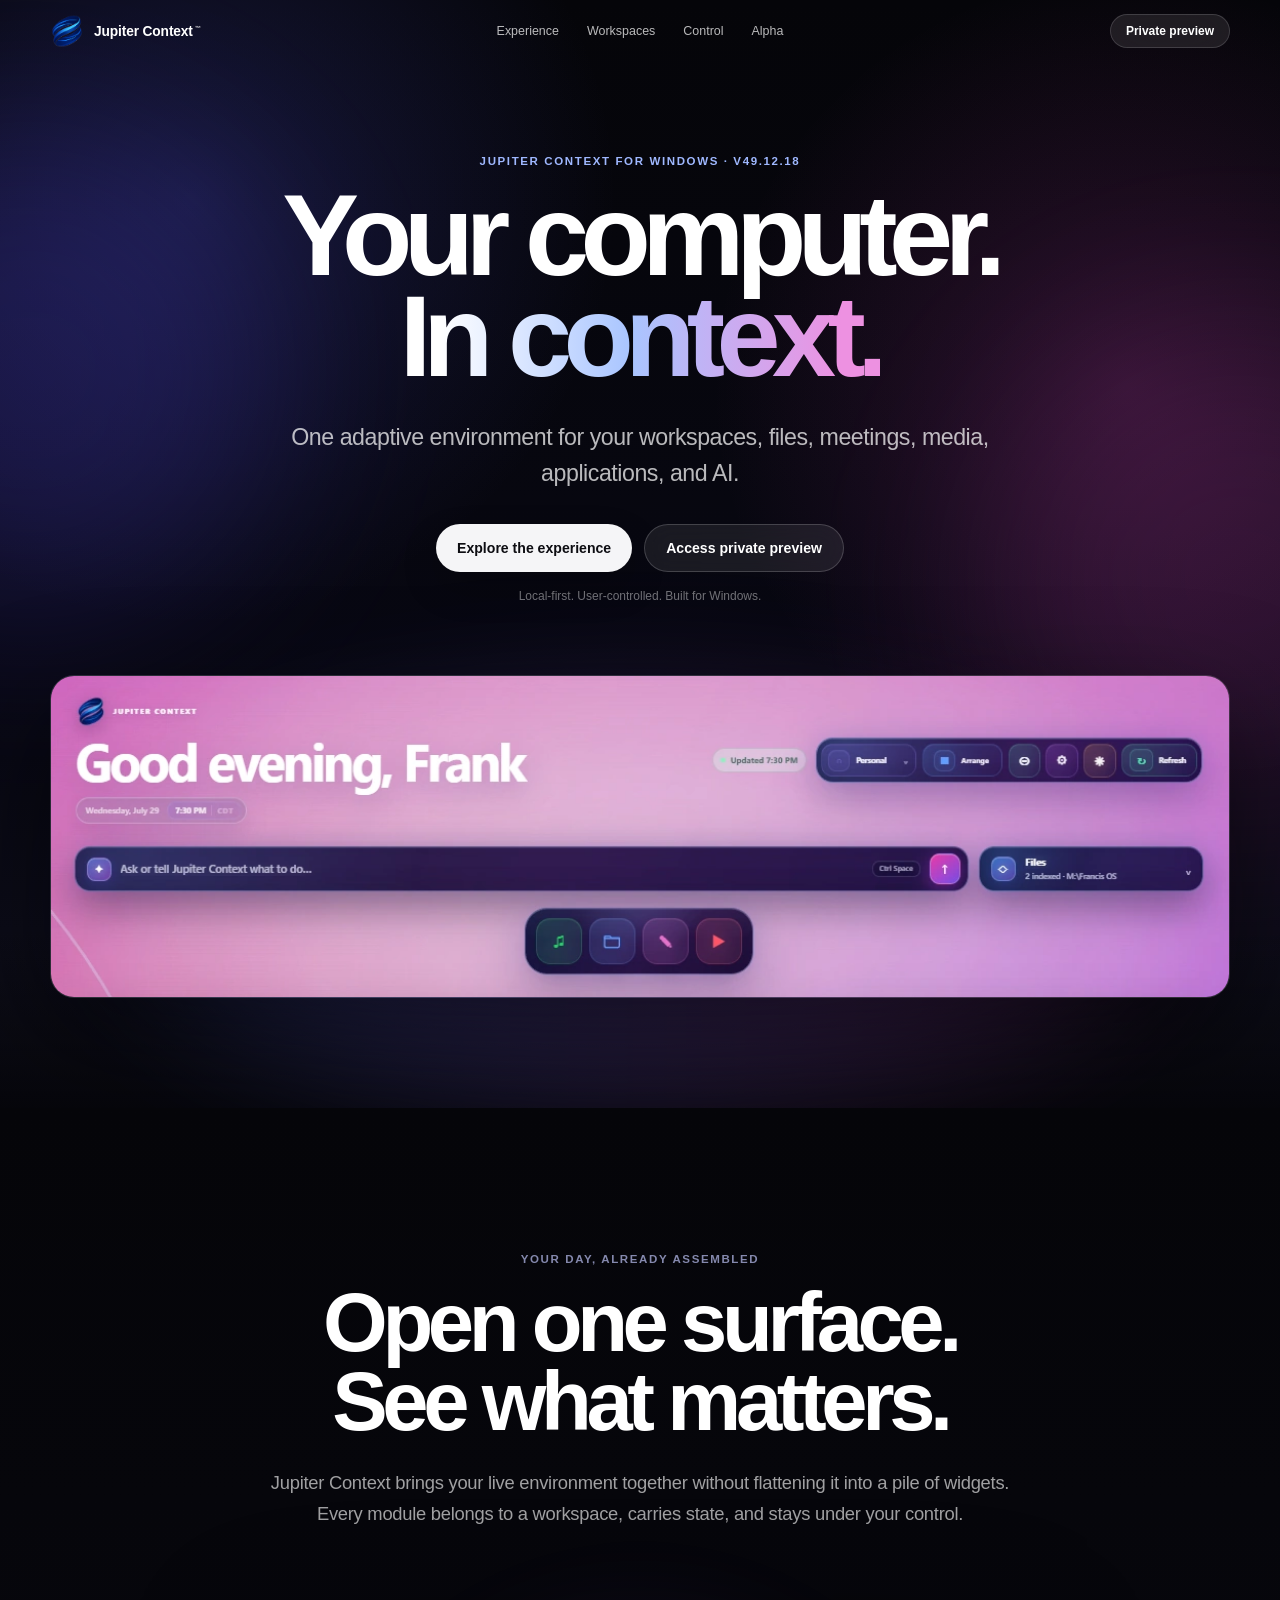
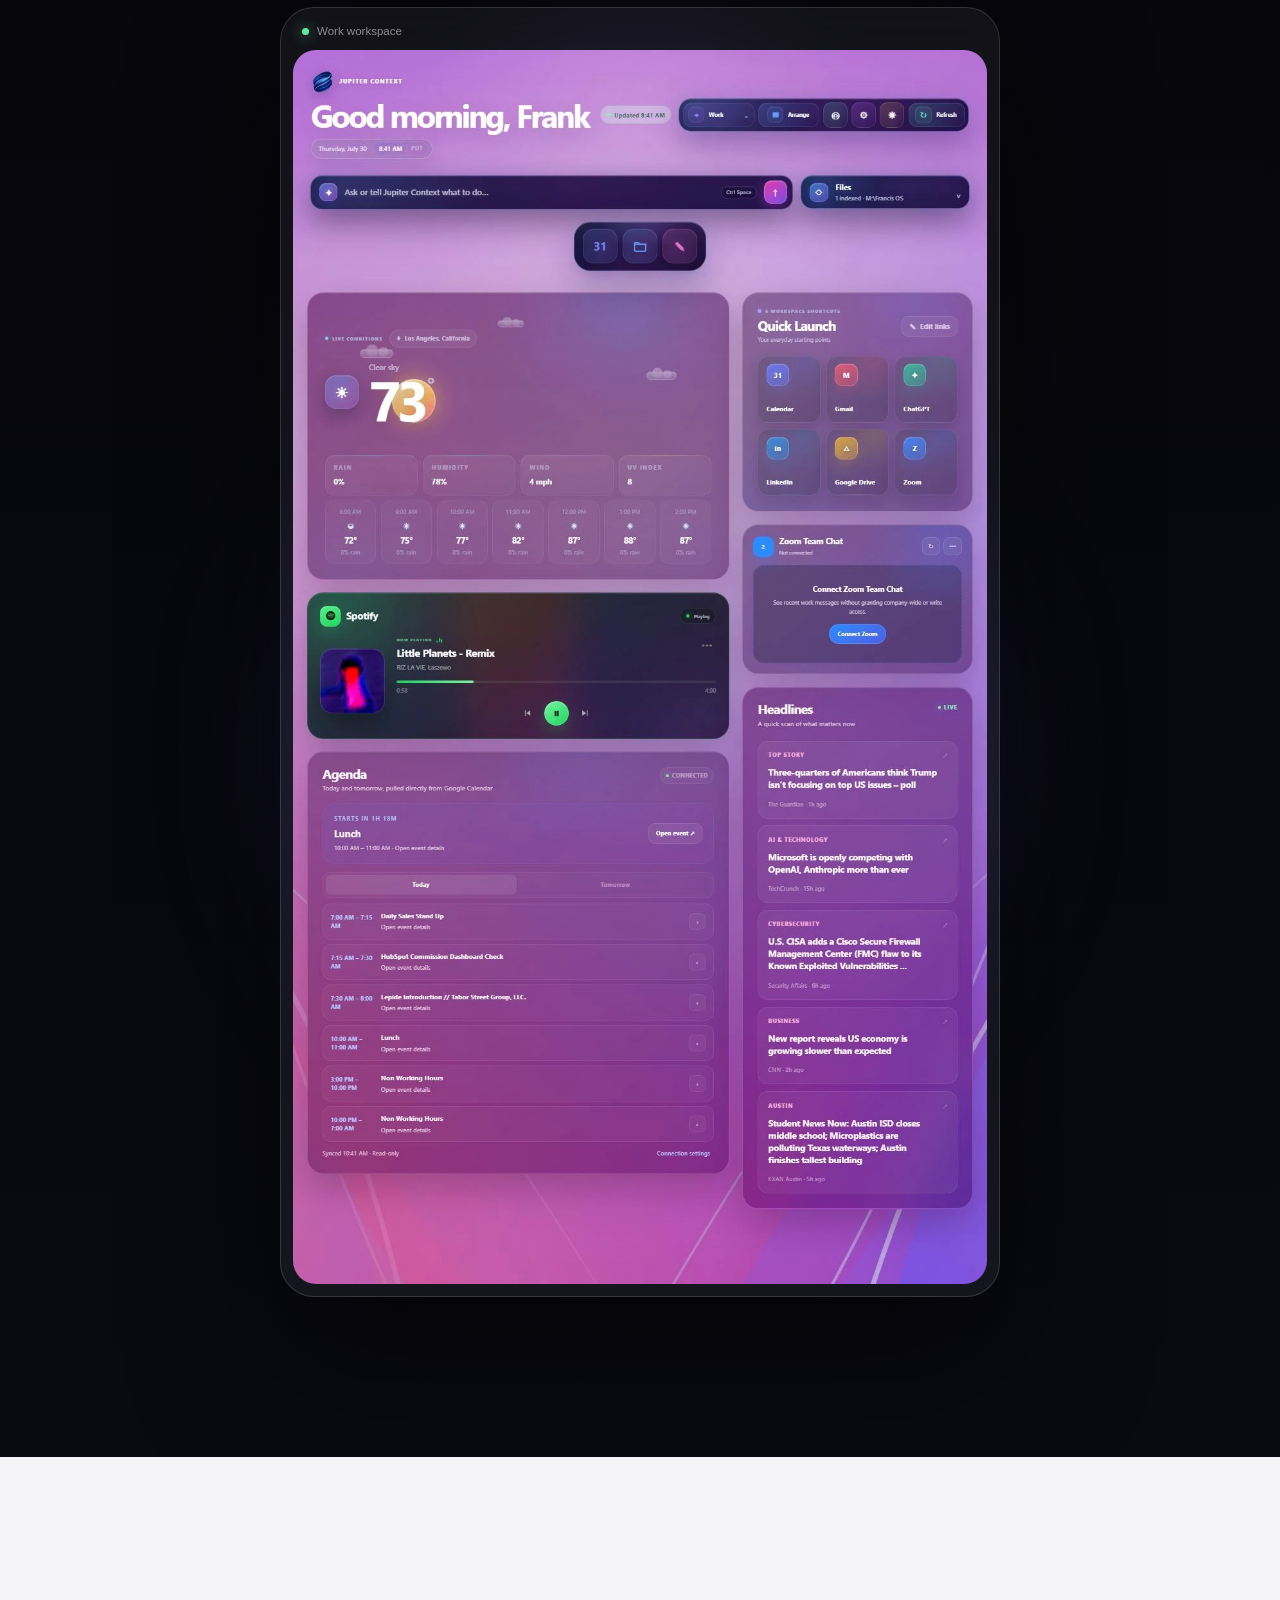
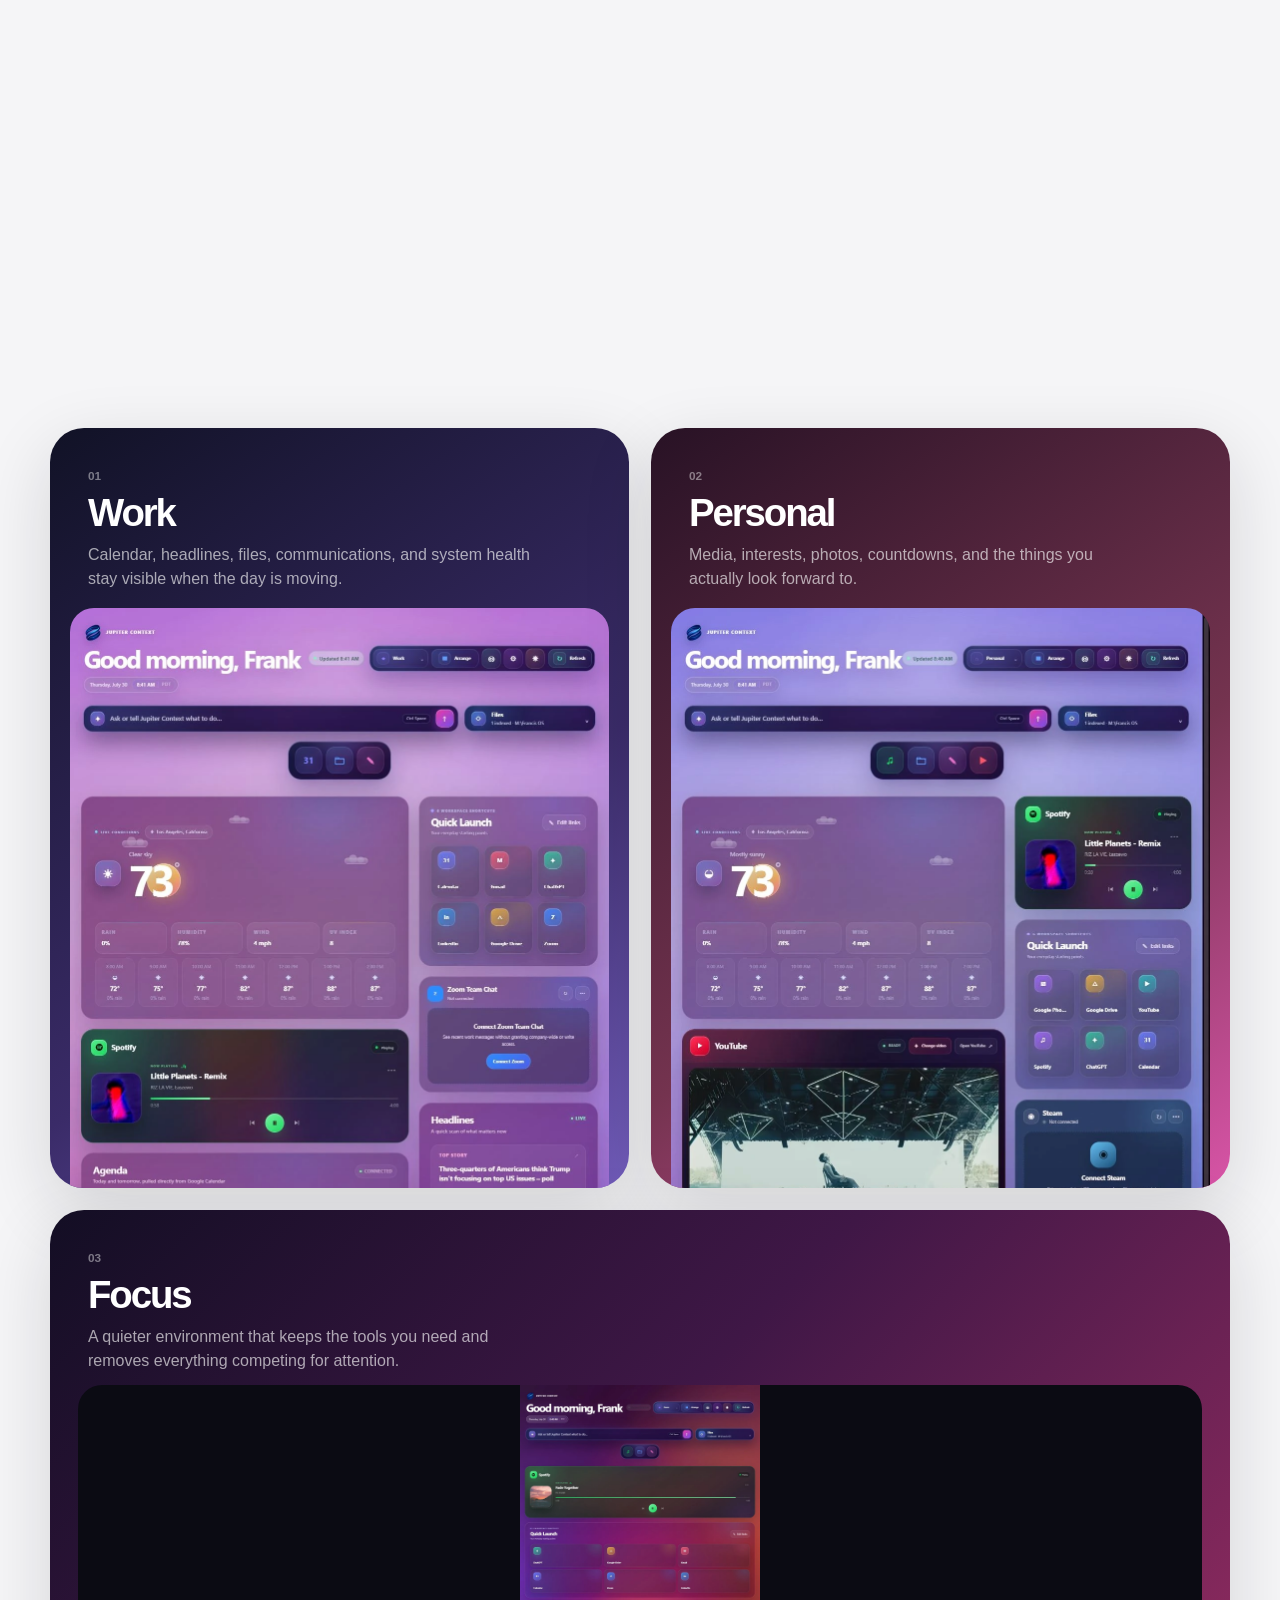
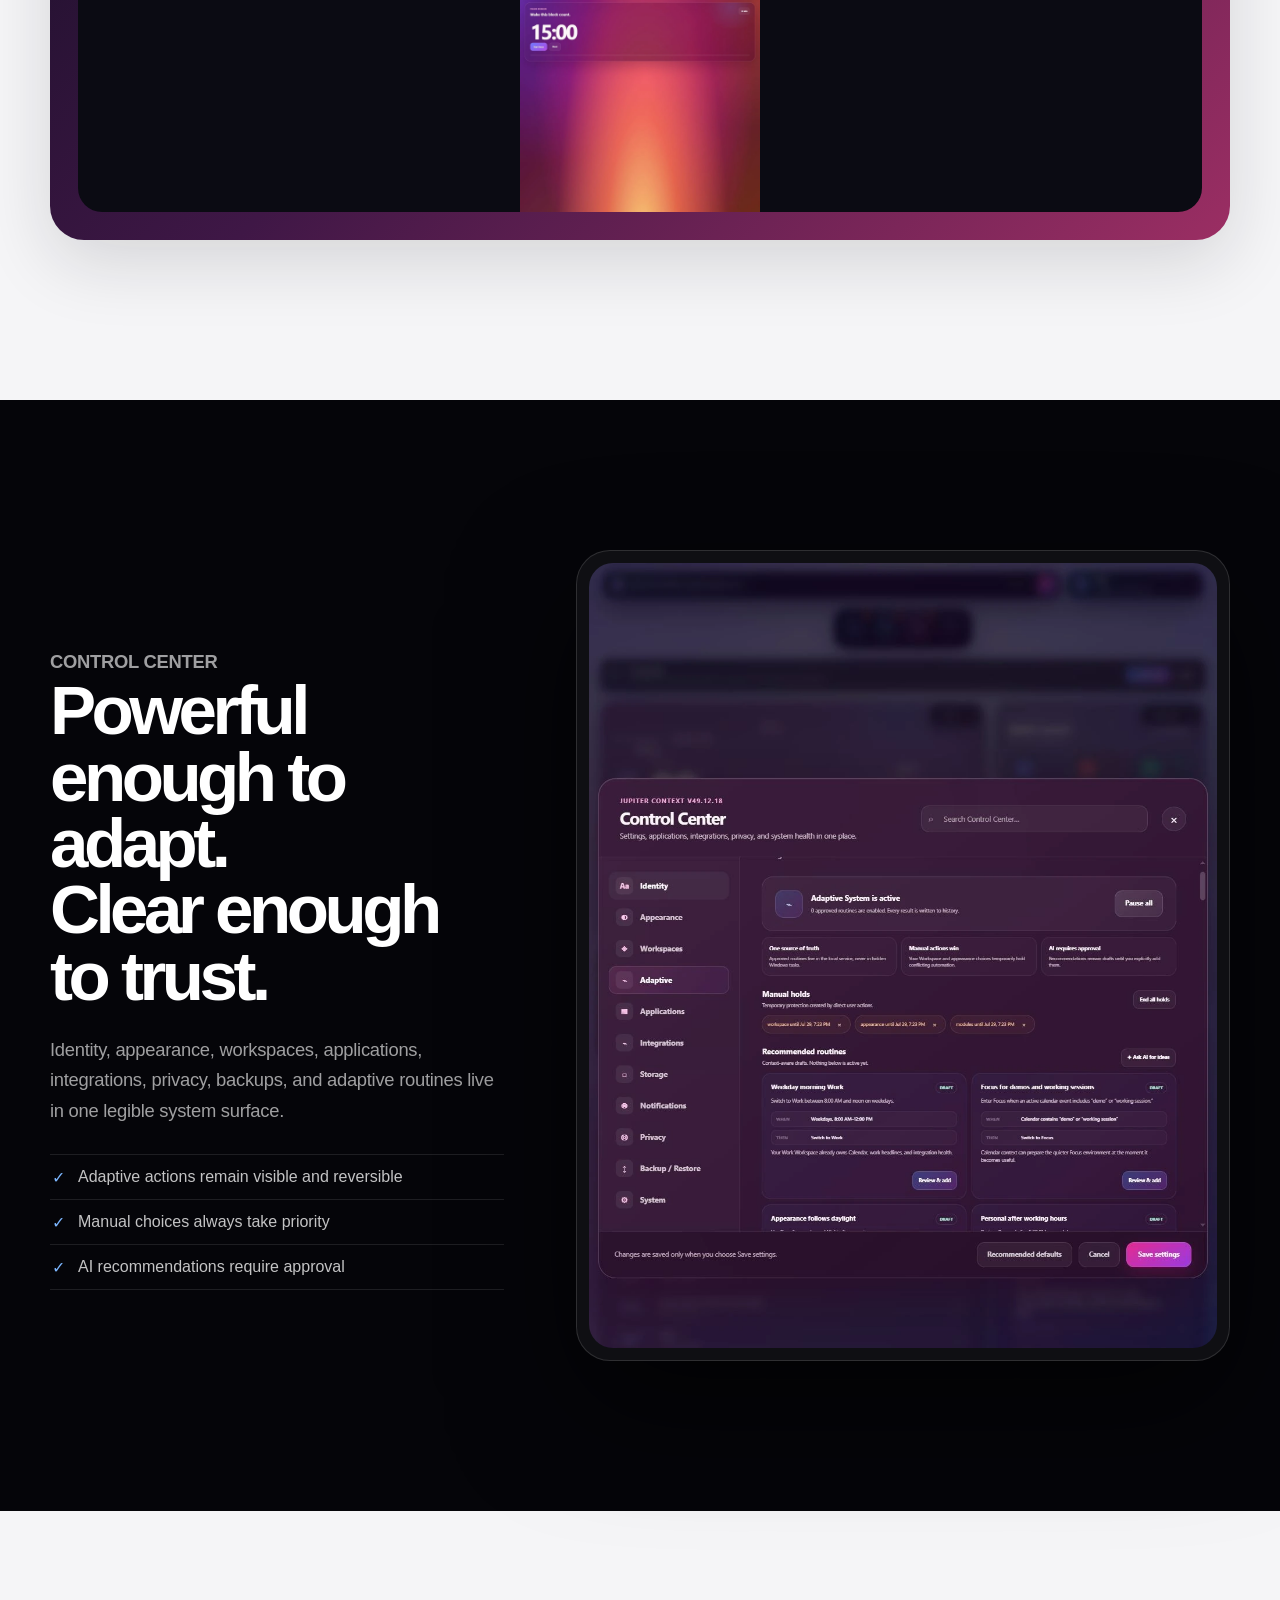
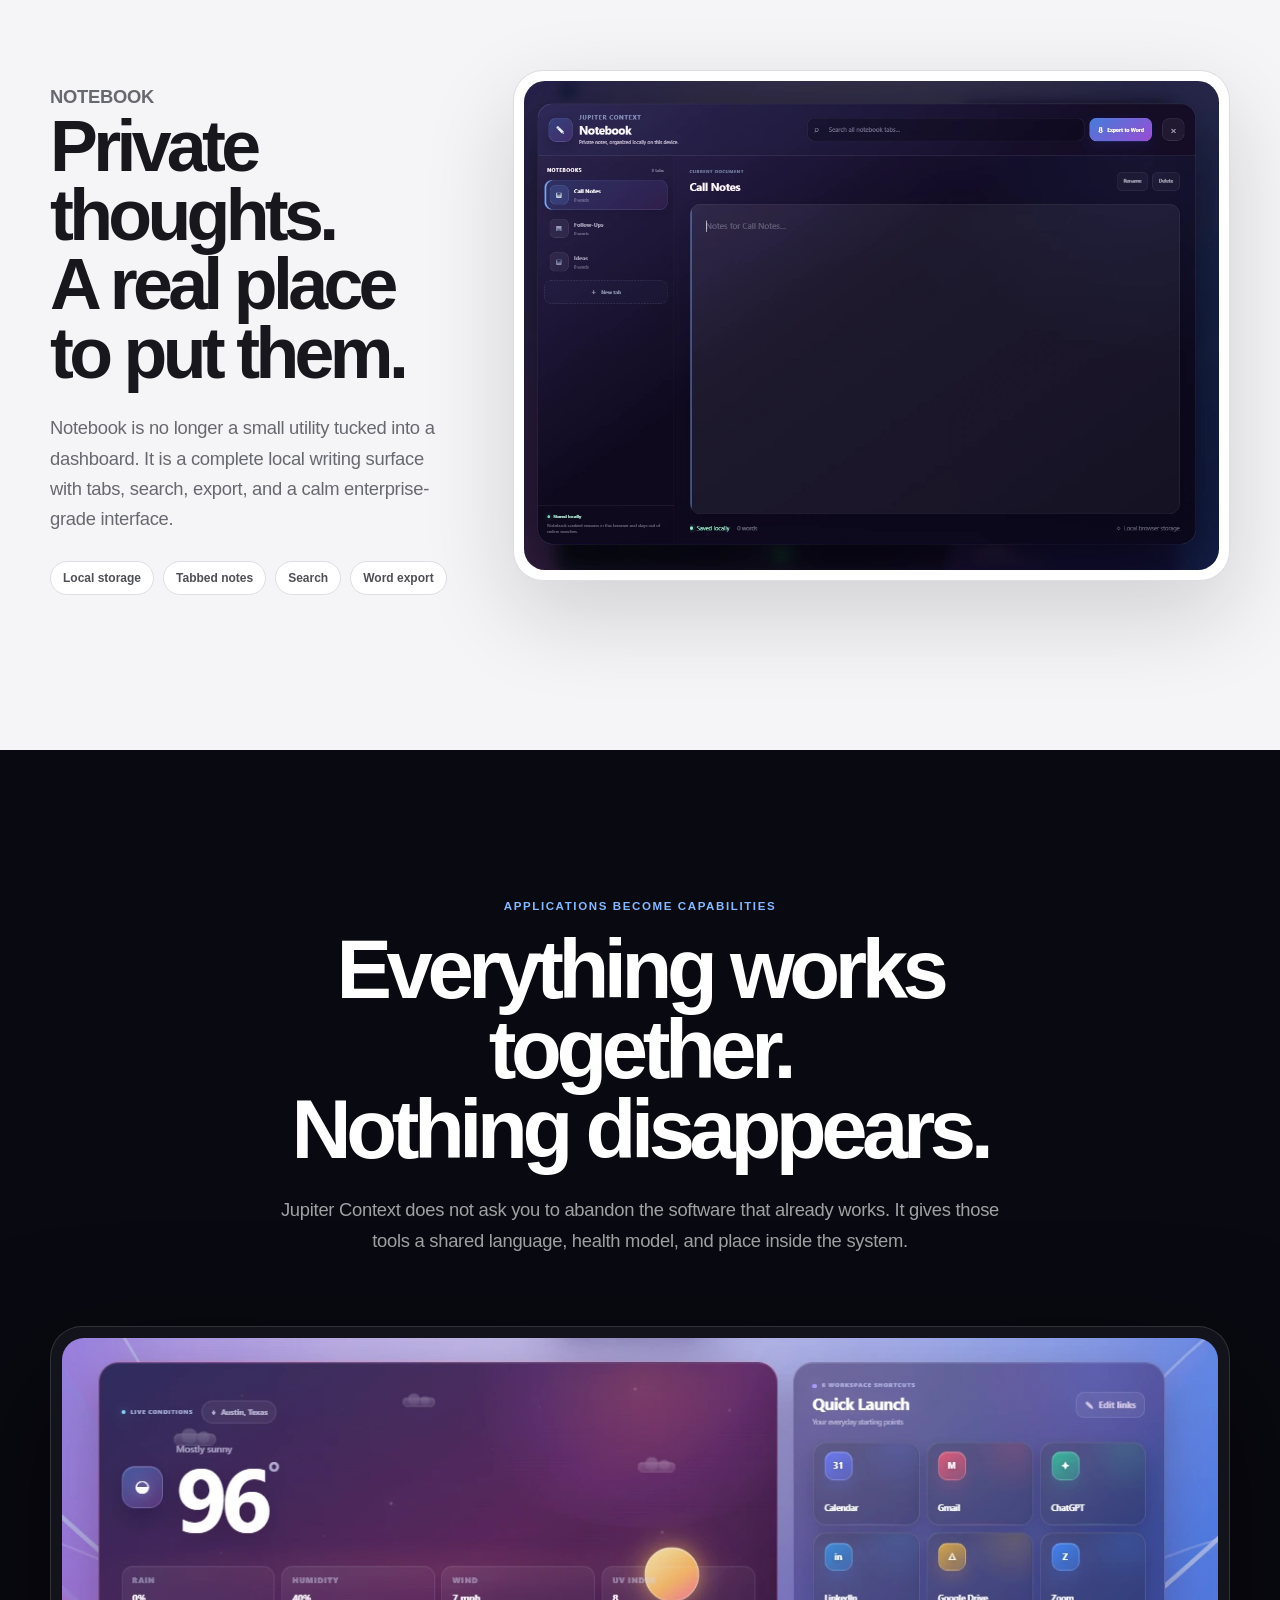
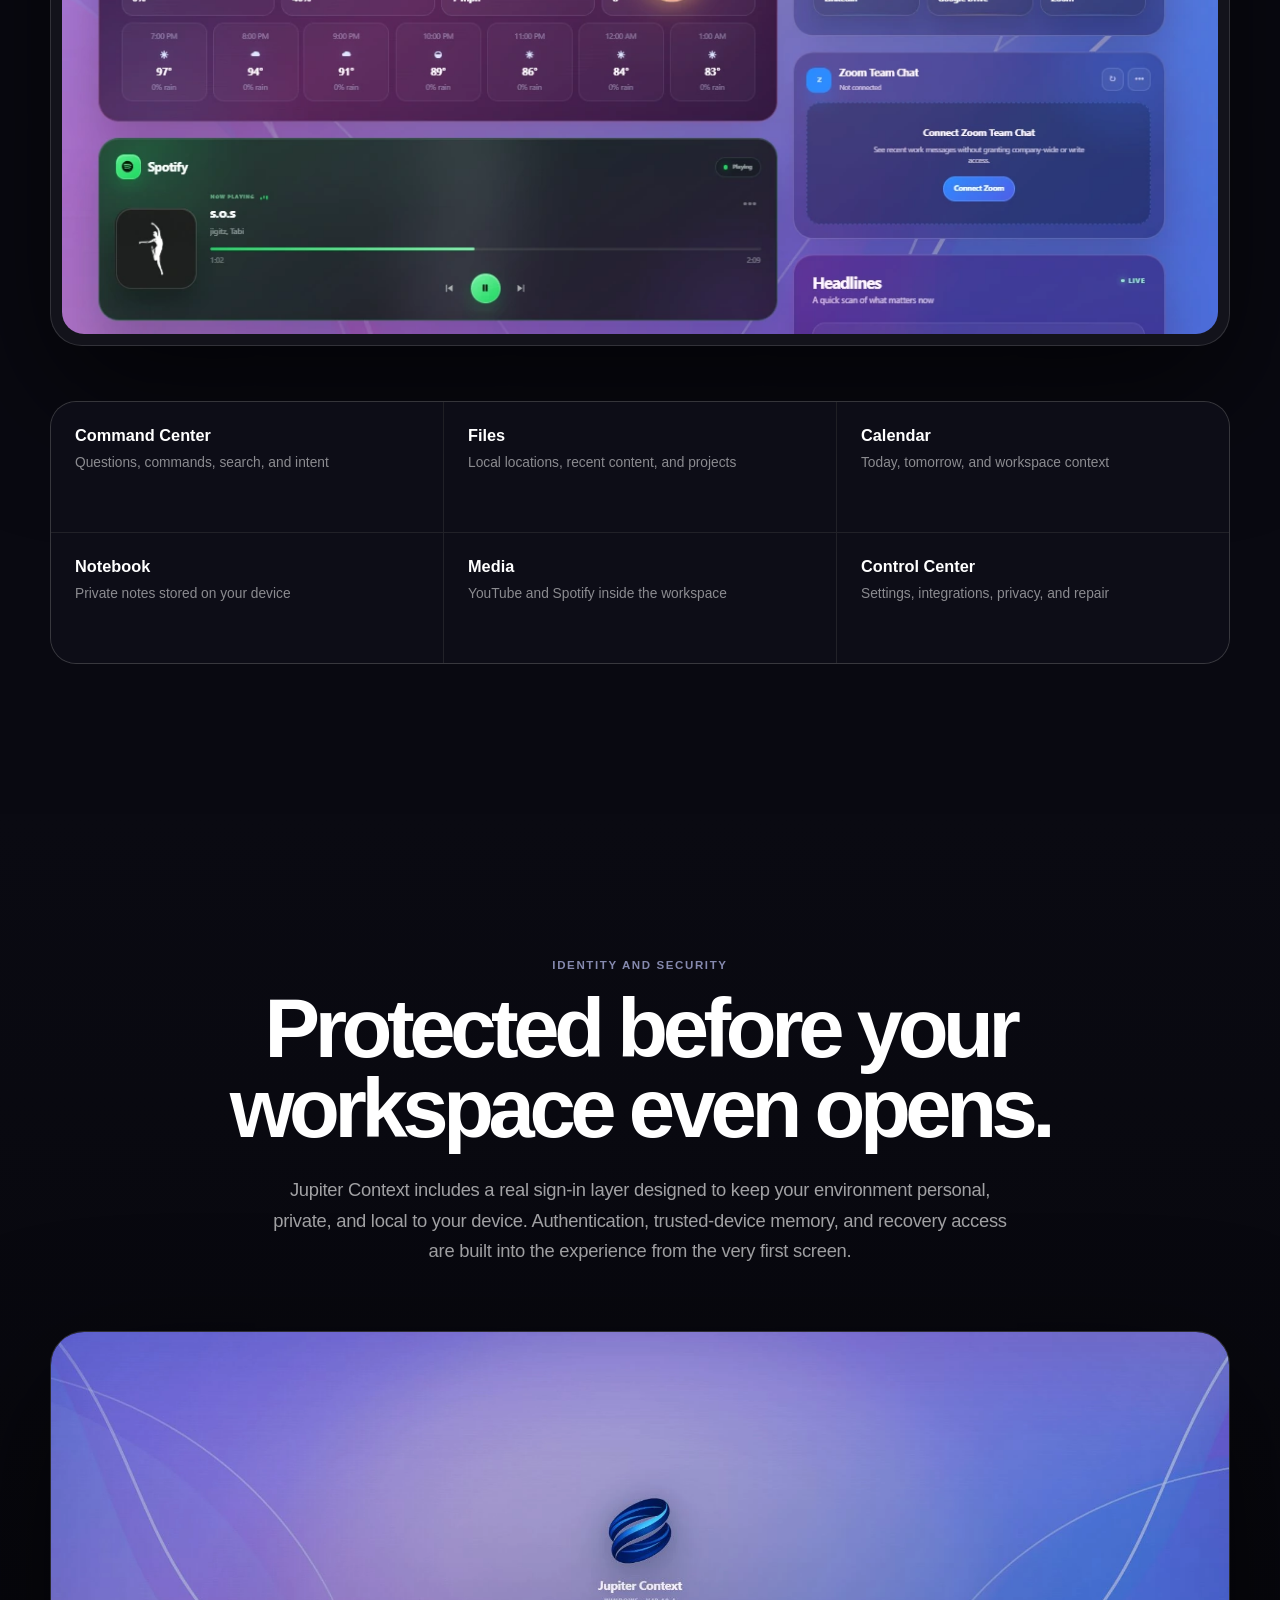
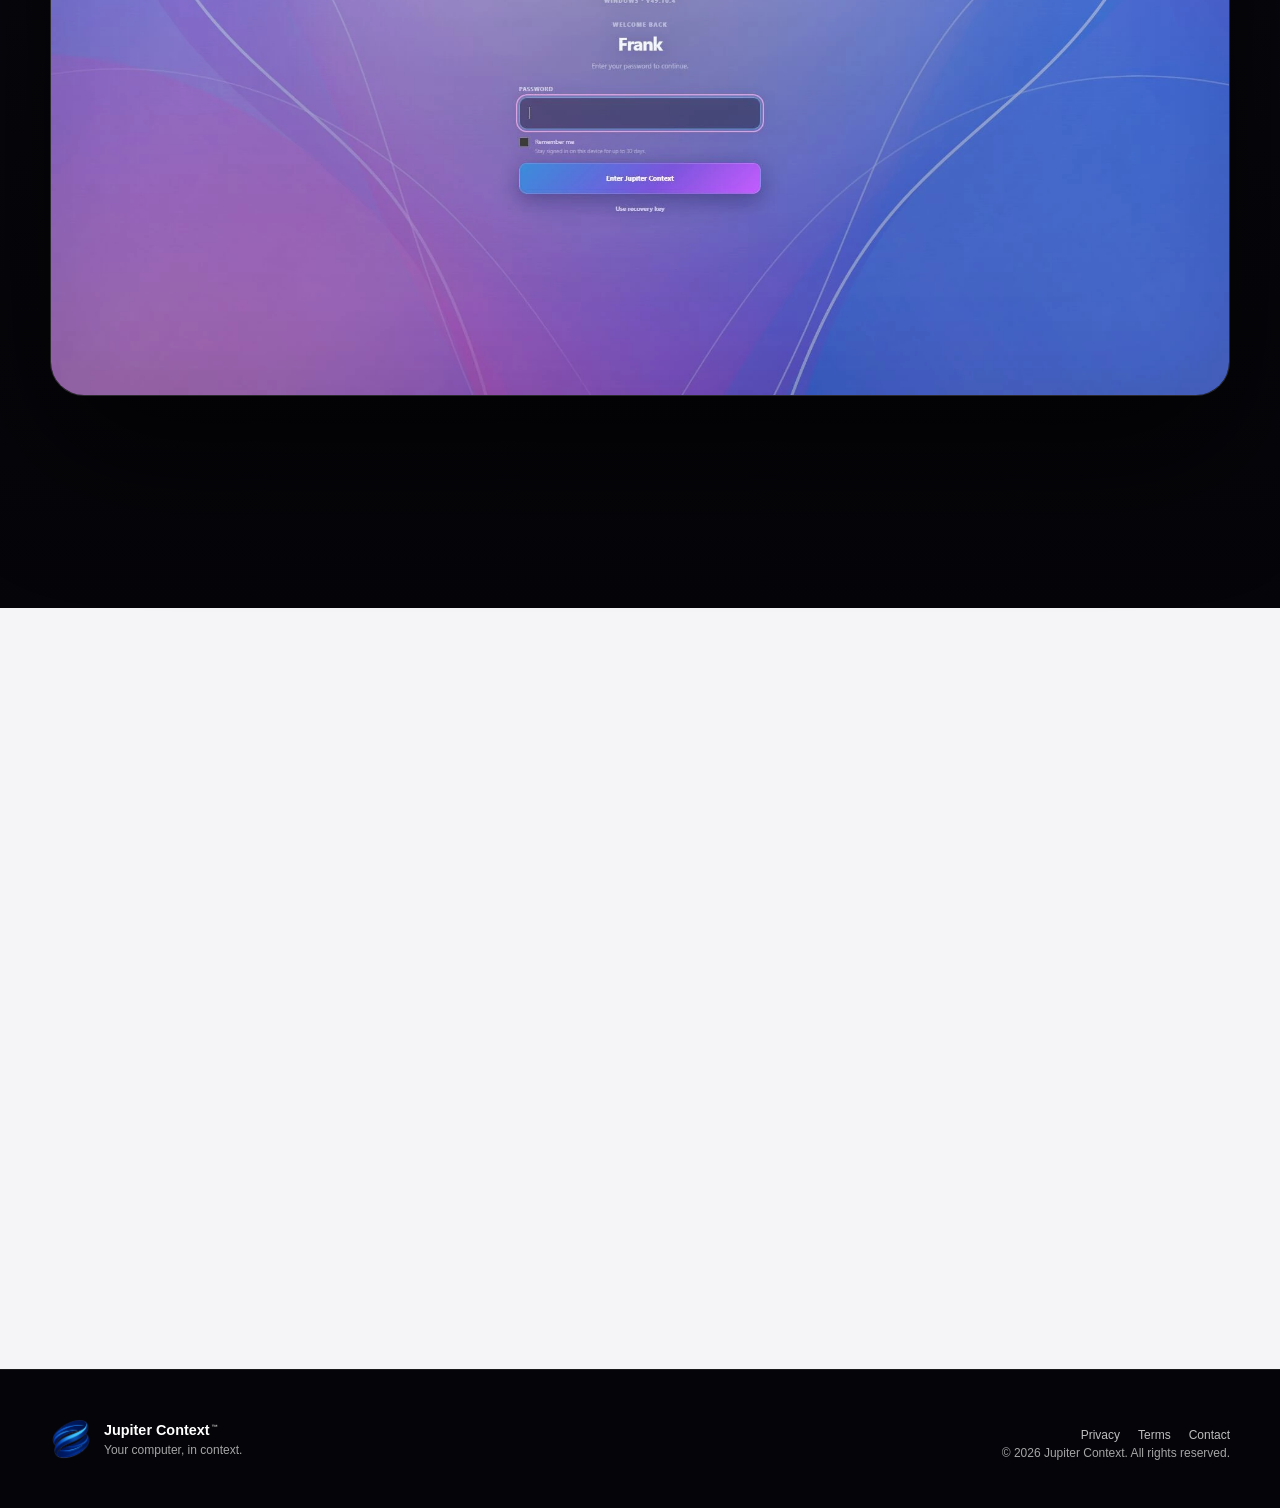
==== commit fc2a99f1: "Add files via upload" ====
--- a/index.html
+++ b/index.html
@@ -22,7 +22,7 @@
   <meta name="twitter:description" content="Your computer should understand what you are trying to do." />
   <meta name="twitter:image" content="assets/og-image.jpg" />
 
-  <link rel="stylesheet" href="styles.css?v=20260729-apple-2" />
+  <link rel="stylesheet" href="styles.css?v=20260730-apple-3" />
 </head>
 <body class="home-page">
   <a class="skip-link" href="#main">Skip to content</a>
@@ -82,7 +82,7 @@
         <div class="dashboard-halo" aria-hidden="true"></div>
         <div class="portrait-frame">
           <div class="frame-label"><span></span> Work workspace</div>
-          <img src="assets/work-dashboard.webp" alt="Jupiter Context Work workspace with weather, calendar agenda, Spotify, Quick Launch, Zoom Team Chat, and headlines" loading="eager" />
+          <img src="assets/work-dashboard.webp?v=20260730-sanitized-1" alt="Jupiter Context Work workspace with weather, calendar agenda, Spotify, Quick Launch, Zoom Team Chat, and headlines" loading="eager" />
         </div>
       </div>
     </section>
@@ -102,7 +102,7 @@
             <p>Calendar, headlines, files, communications, and system health stay visible when the day is moving.</p>
           </div>
           <div class="workspace-image portrait-image">
-            <img src="assets/work-dashboard-alt.webp" alt="Jupiter Context Work workspace" loading="lazy" />
+            <img src="assets/work-dashboard-alt.webp?v=20260730-sanitized-1" alt="Jupiter Context Work workspace" loading="lazy" />
           </div>
         </article>
 
@@ -113,7 +113,7 @@
             <p>Media, interests, photos, countdowns, and the things you actually look forward to.</p>
           </div>
           <div class="workspace-image portrait-image">
-            <img src="assets/personal-dashboard.webp" alt="Jupiter Context Personal workspace with YouTube, Spotify, Interest Hub, Quick Launch, Steam, and countdowns" loading="lazy" />
+            <img src="assets/personal-dashboard.webp?v=20260730-sanitized-1" alt="Jupiter Context Personal workspace with YouTube, Spotify, Interest Hub, Quick Launch, Steam, and countdowns" loading="lazy" />
           </div>
         </article>
 
@@ -124,7 +124,7 @@
             <p>A quieter environment that keeps the tools you need and removes everything competing for attention.</p>
           </div>
           <div class="workspace-image landscape-image">
-            <img src="assets/focus-workspace.webp" alt="Jupiter Context Focus workspace with Spotify and Quick Launch" loading="lazy" />
+            <img src="assets/focus-workspace.webp?v=20260730-sanitized-1" alt="Jupiter Context Focus workspace with Spotify and Quick Launch" loading="lazy" />
           </div>
         </article>
       </div>
@@ -192,15 +192,15 @@
 
     <section class="identity-section">
       <div class="section-shell centered-copy reveal">
-        <p class="section-label">Identity and access</p>
-        <h2>Personal before it even opens.</h2>
-        <p>The sign-in experience gives Jupiter Context the presence of a complete environment while keeping the session local to the device.</p>
+        <p class="section-label">Identity and security</p>
+        <h2>Protected before your workspace even opens.</h2>
+        <p>Jupiter Context includes a real sign-in layer designed to keep your environment personal, private, and local to your device. Authentication, trusted-device memory, and recovery access are built into the experience from the very first screen.</p>
       </div>
       <div class="login-stage section-shell reveal" data-delay="1">
         <img src="assets/login-screen.webp" alt="Jupiter Context local sign-in screen" loading="lazy" />
       </div>
       <div class="identity-points section-shell reveal">
-        <span>Local session</span><span>Recovery key</span><span>Remember this device</span>
+        <span>Local session</span><span>Trusted device</span><span>Recovery key</span>
       </div>
     </section>
 
@@ -252,6 +252,6 @@
     </form>
   </dialog>
 
-  <script src="script.js?v=20260729-apple-2"></script>
+  <script src="script.js?v=20260730-apple-3"></script>
 </body>
 </html>
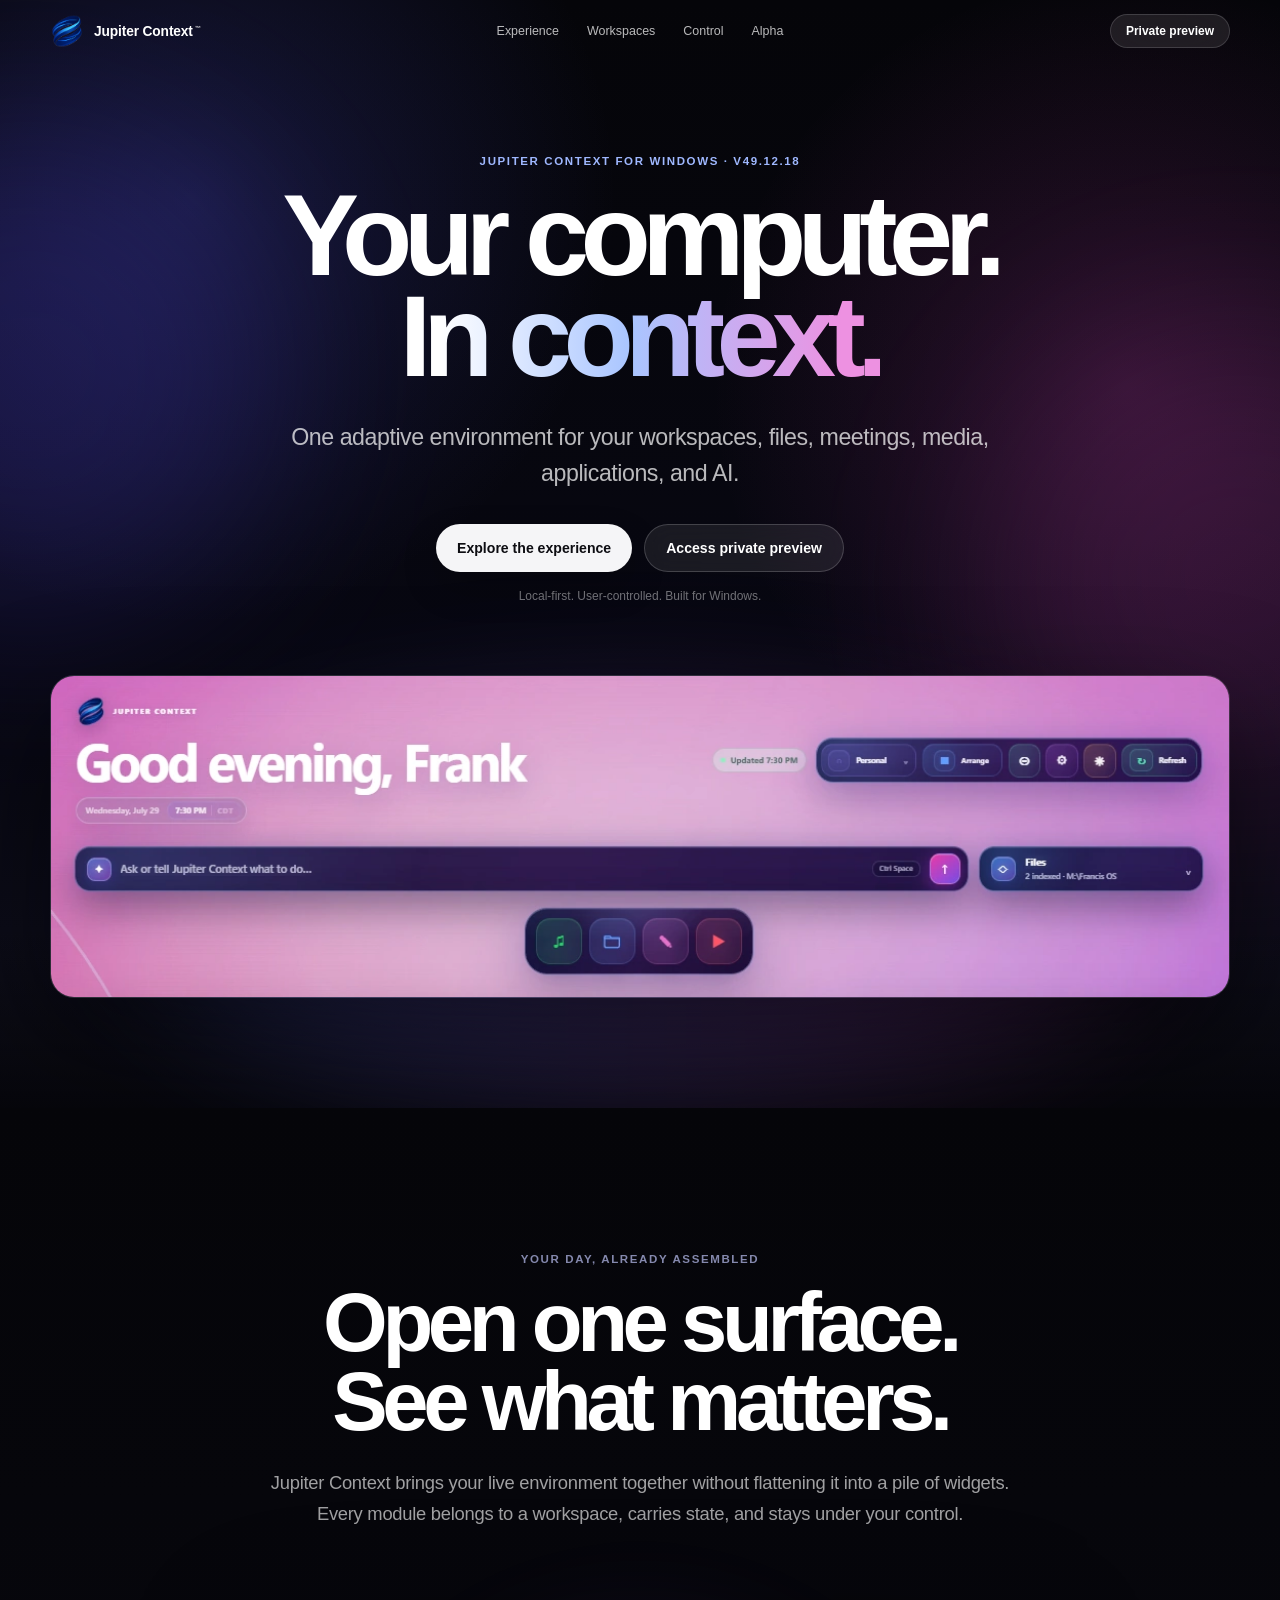
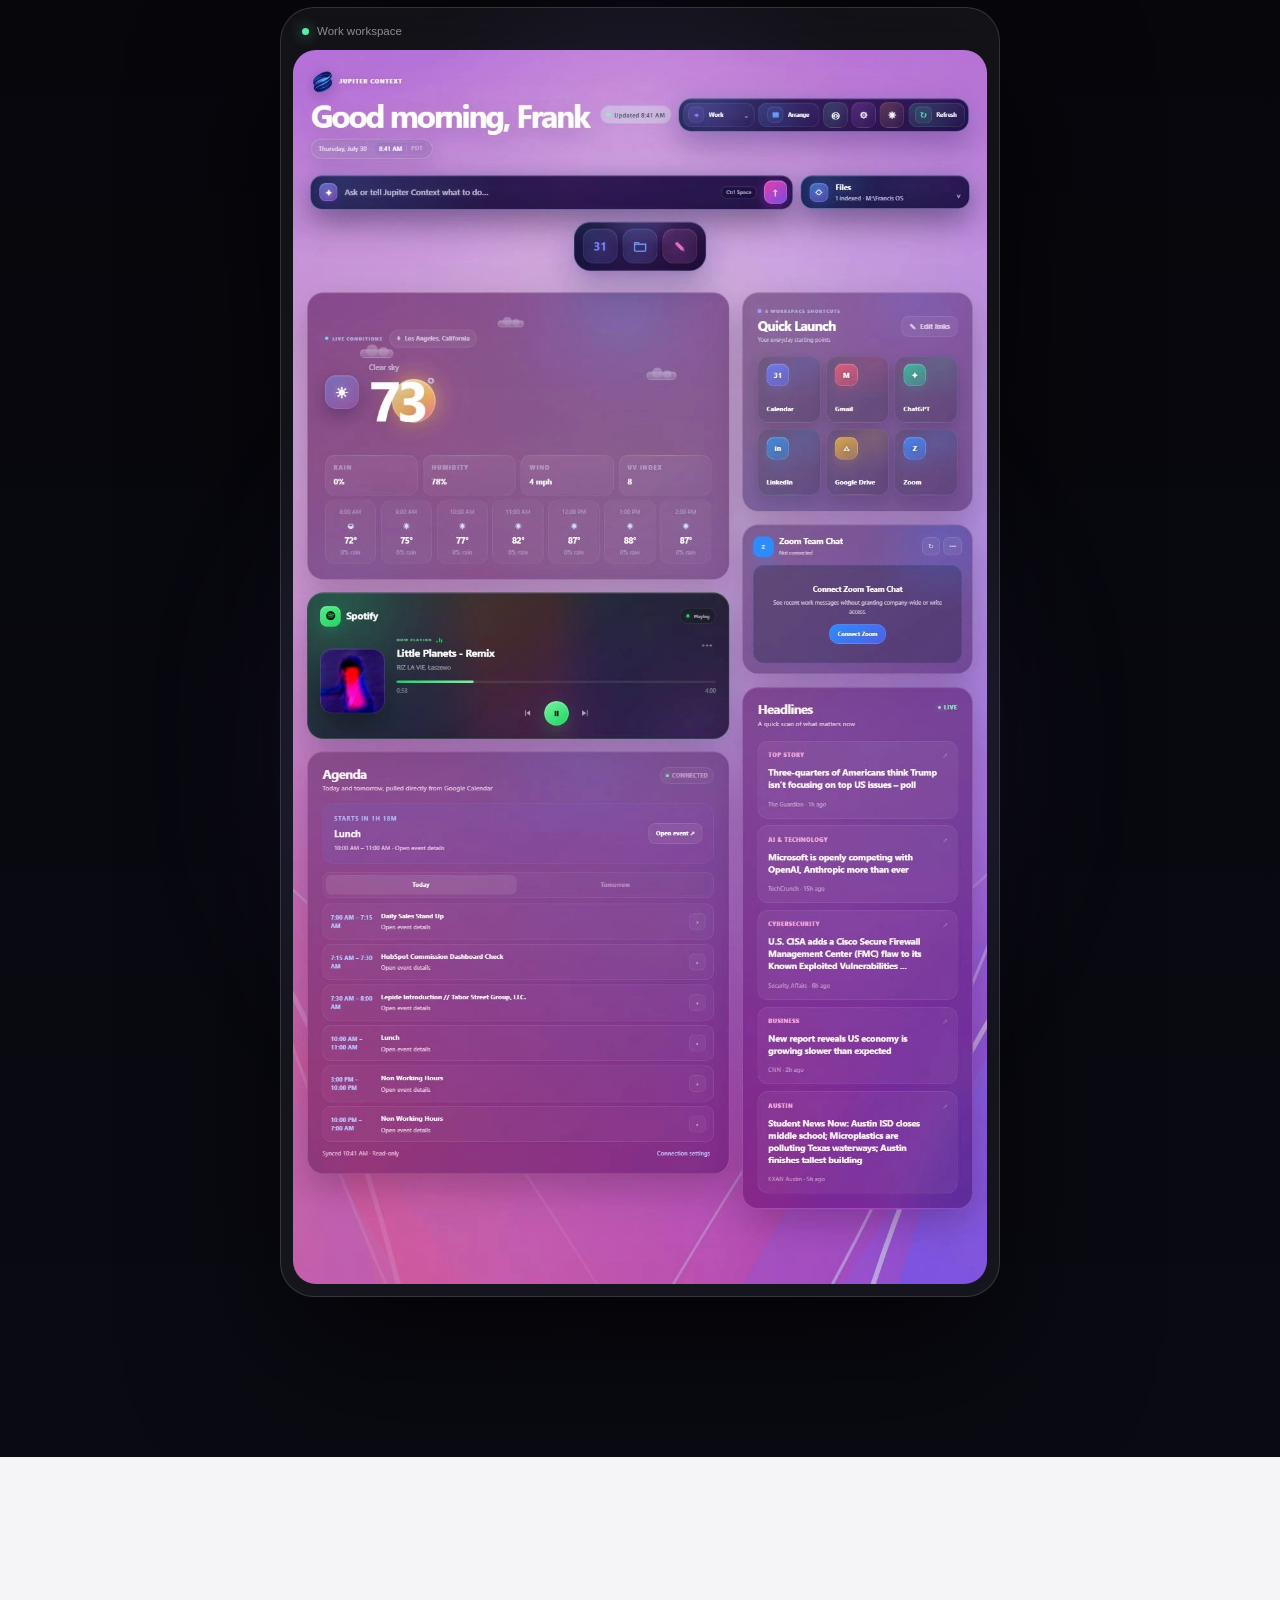
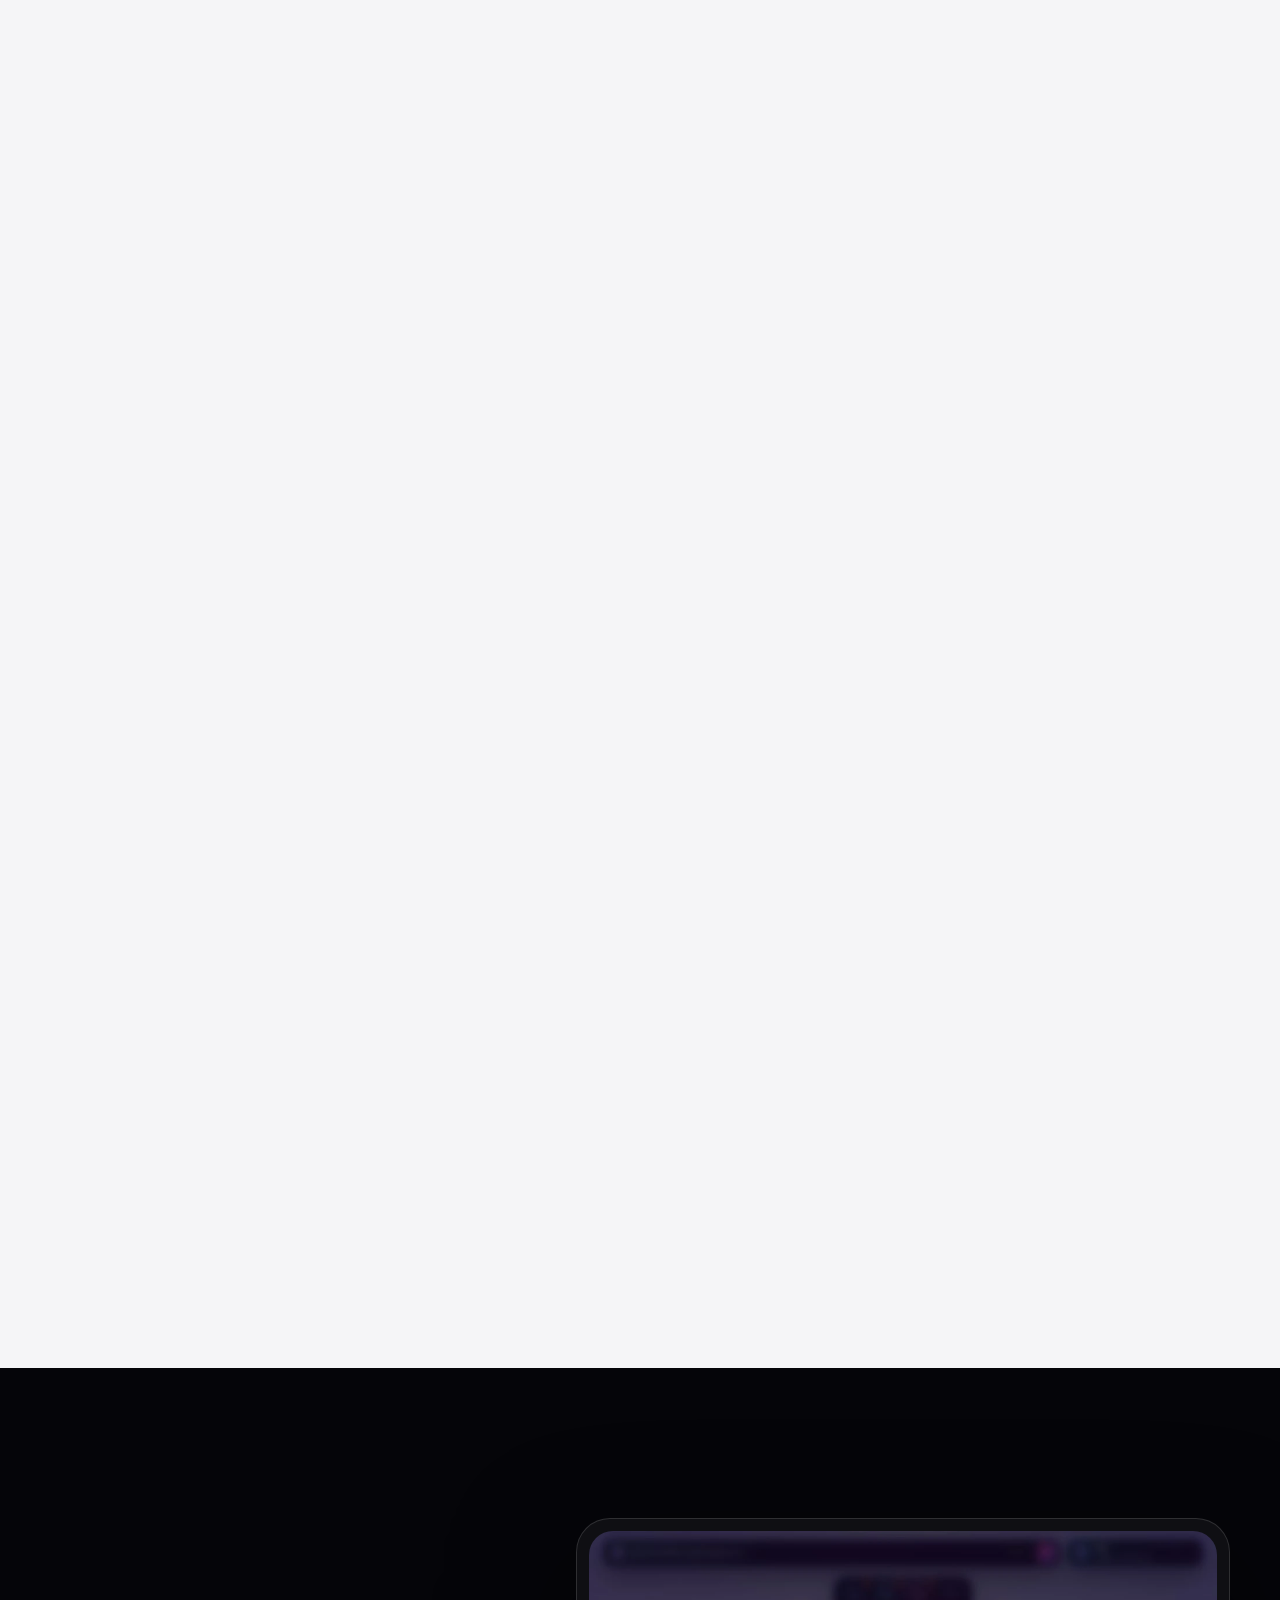
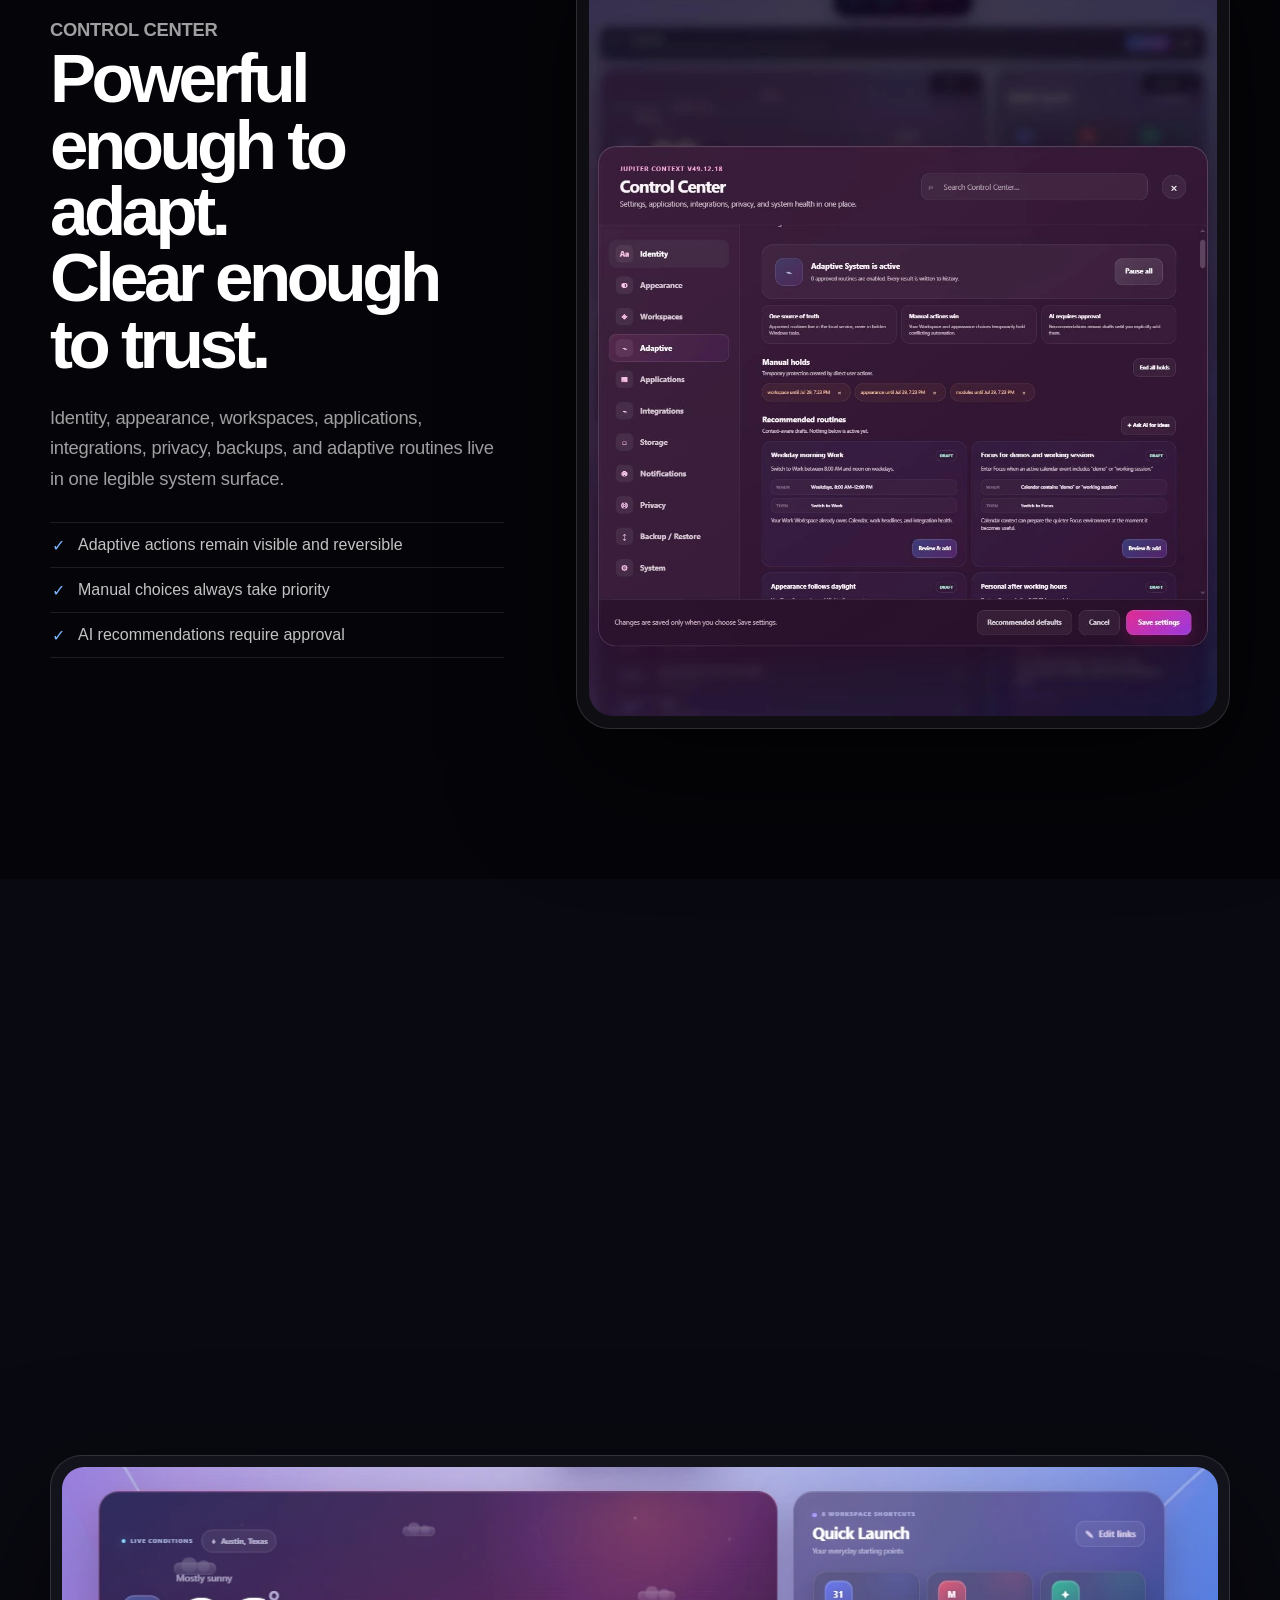
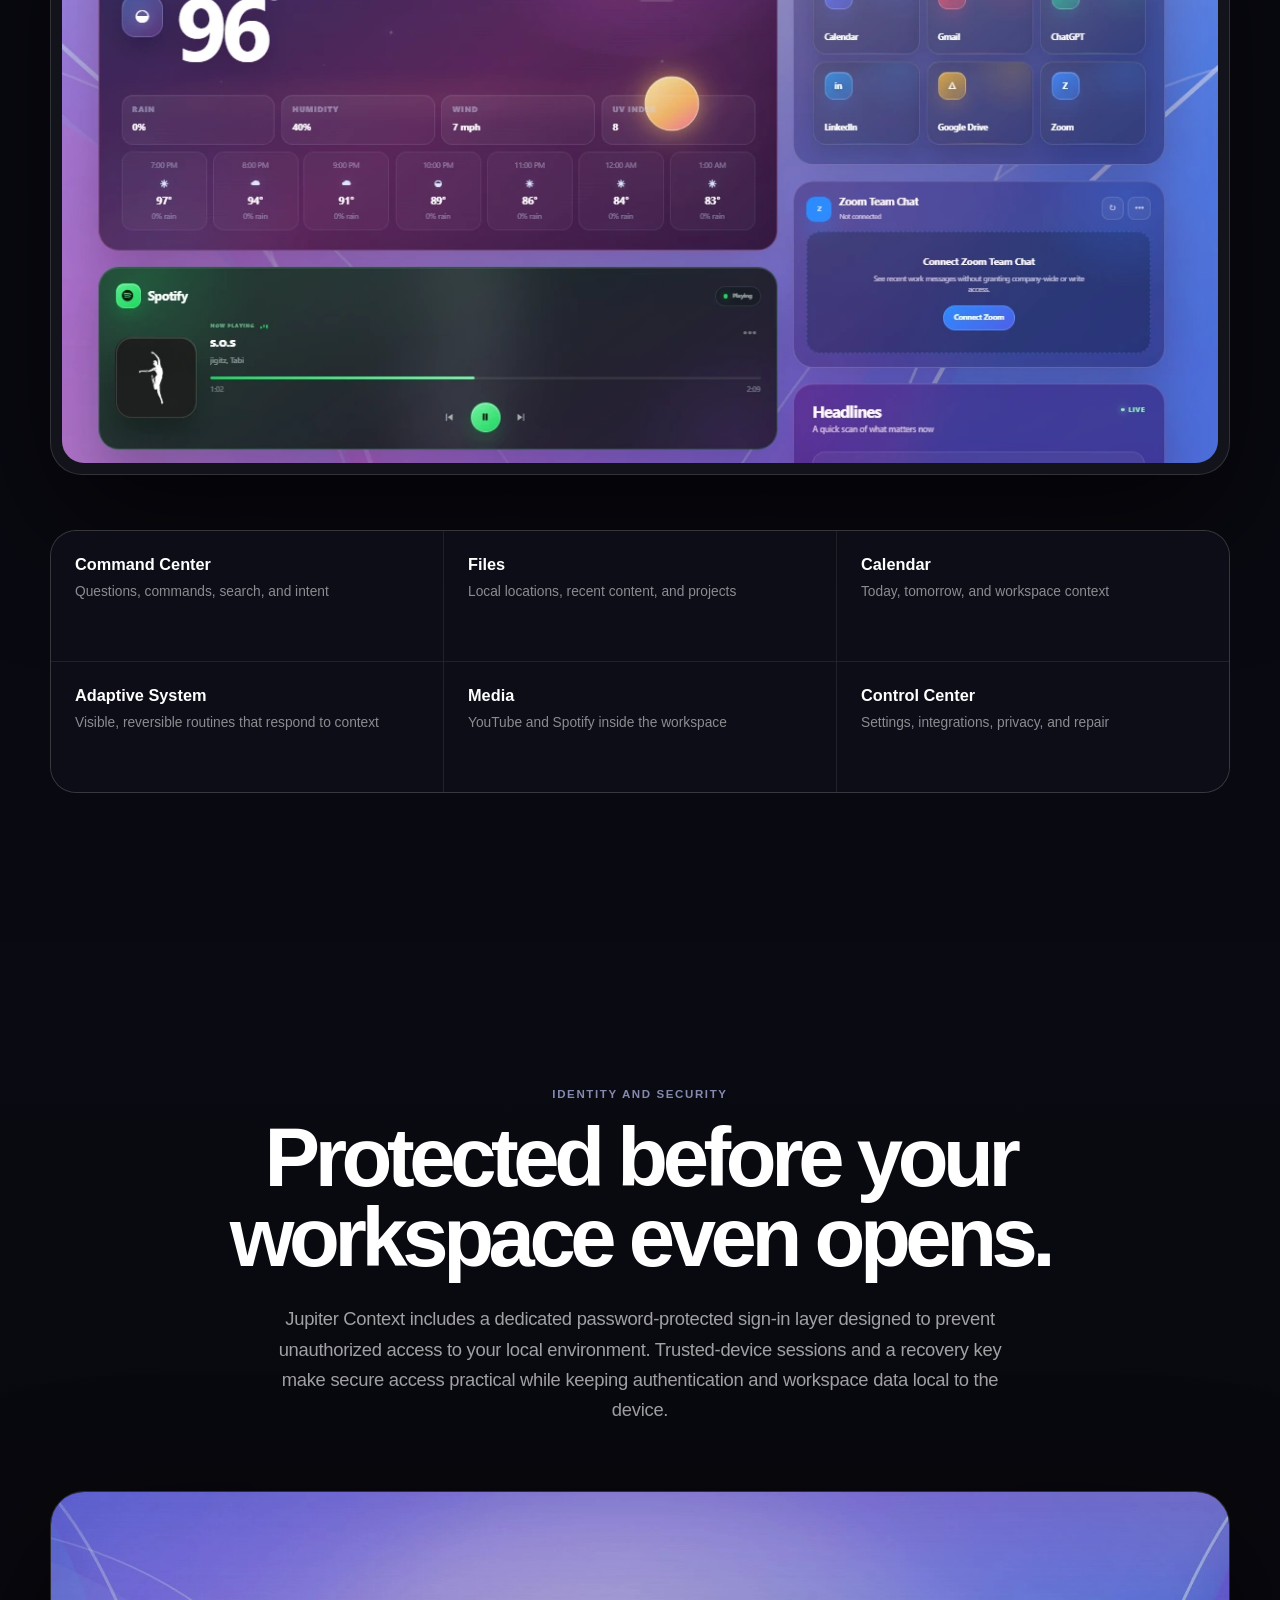
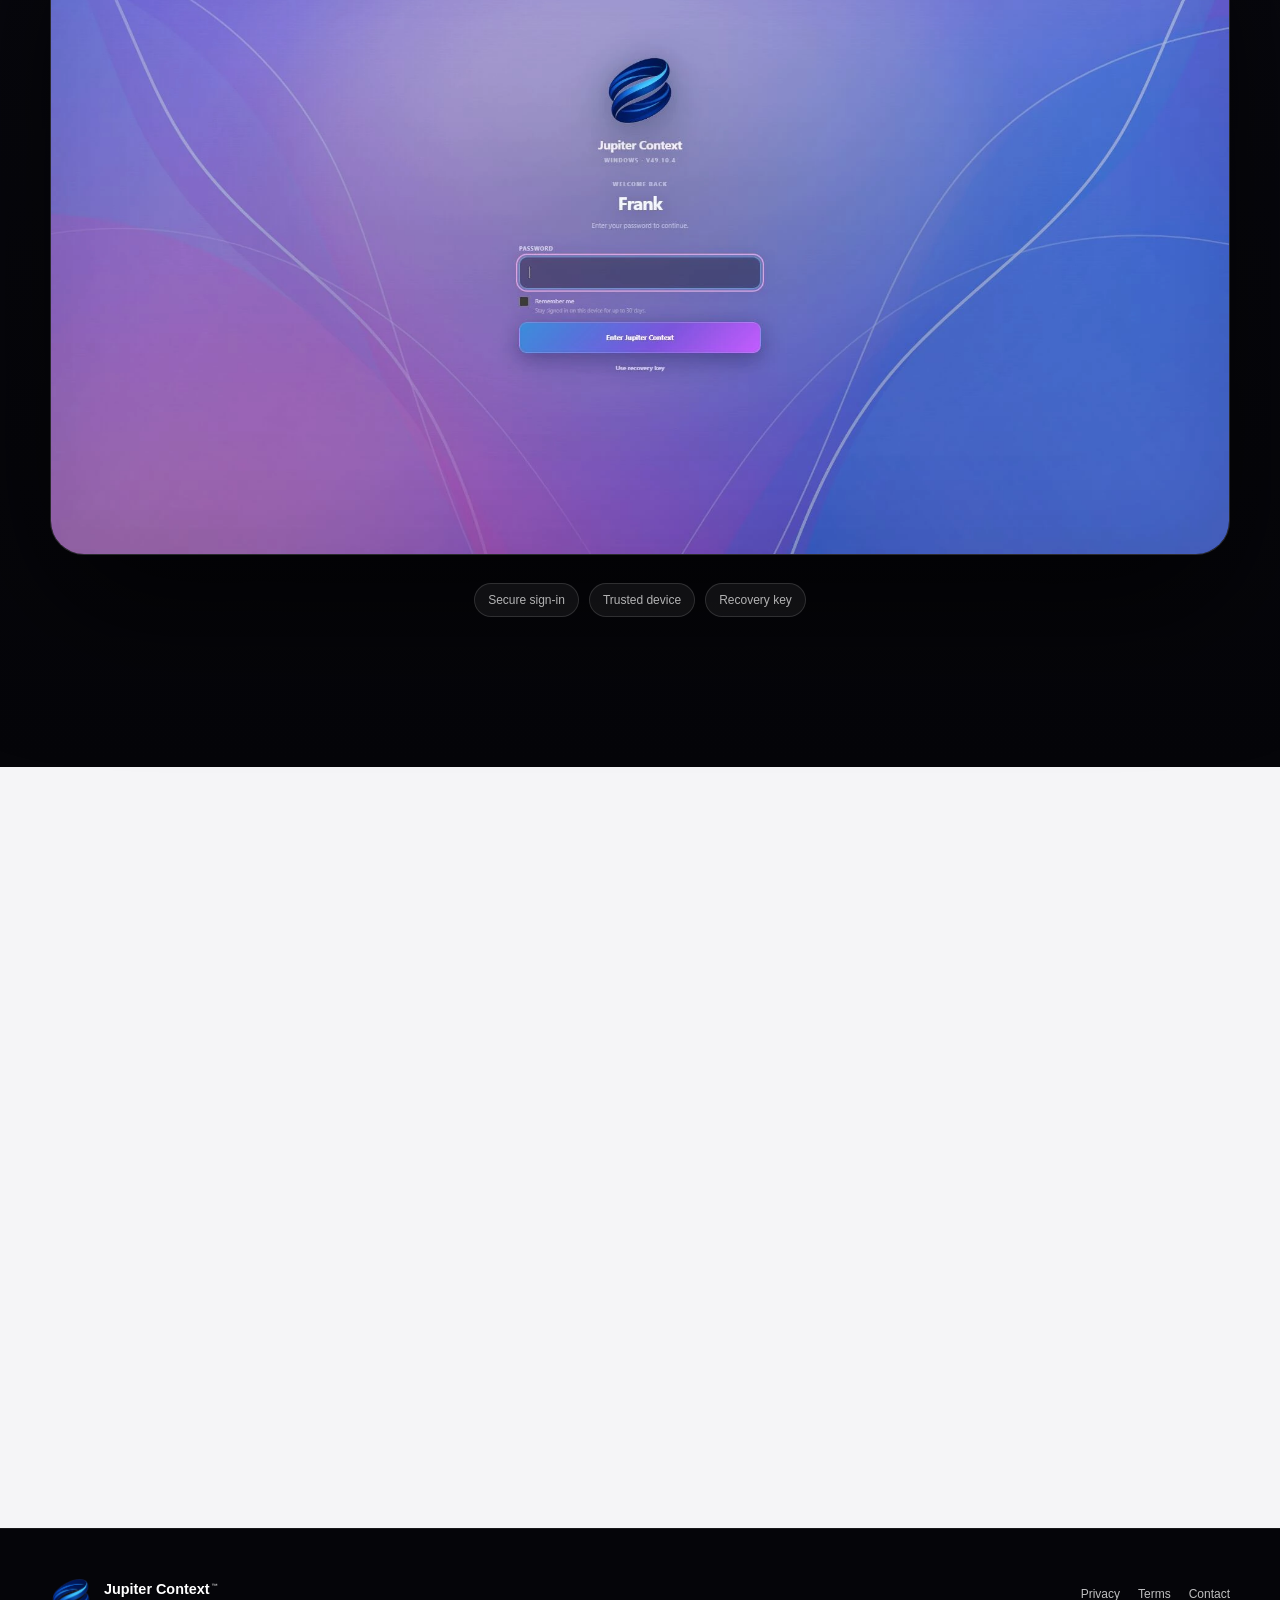
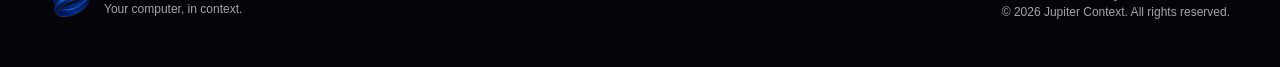
==== commit edc7ddd0: "Add files via upload" ====
--- a/index.html
+++ b/index.html
@@ -22,7 +22,7 @@
   <meta name="twitter:description" content="Your computer should understand what you are trying to do." />
   <meta name="twitter:image" content="assets/og-image.jpg" />
 
-  <link rel="stylesheet" href="styles.css?v=20260730-apple-3" />
+  <link rel="stylesheet" href="styles.css?v=20260730-apple-4" />
 </head>
 <body class="home-page">
   <a class="skip-link" href="#main">Skip to content</a>
@@ -82,7 +82,7 @@
         <div class="dashboard-halo" aria-hidden="true"></div>
         <div class="portrait-frame">
           <div class="frame-label"><span></span> Work workspace</div>
-          <img src="assets/work-dashboard.webp?v=20260730-sanitized-1" alt="Jupiter Context Work workspace with weather, calendar agenda, Spotify, Quick Launch, Zoom Team Chat, and headlines" loading="eager" />
+          <img src="assets/work-dashboard.webp?v=20260730-workspaces-2" alt="Jupiter Context Work workspace with weather, calendar agenda, Spotify, Quick Launch, Zoom Team Chat, and headlines" loading="eager" />
         </div>
       </div>
     </section>
@@ -102,7 +102,7 @@
             <p>Calendar, headlines, files, communications, and system health stay visible when the day is moving.</p>
           </div>
           <div class="workspace-image portrait-image">
-            <img src="assets/work-dashboard-alt.webp?v=20260730-sanitized-1" alt="Jupiter Context Work workspace" loading="lazy" />
+            <img src="assets/work-dashboard-alt.webp?v=20260730-workspaces-2" alt="Jupiter Context Work workspace" loading="lazy" />
           </div>
         </article>
 
@@ -113,7 +113,7 @@
             <p>Media, interests, photos, countdowns, and the things you actually look forward to.</p>
           </div>
           <div class="workspace-image portrait-image">
-            <img src="assets/personal-dashboard.webp?v=20260730-sanitized-1" alt="Jupiter Context Personal workspace with YouTube, Spotify, Interest Hub, Quick Launch, Steam, and countdowns" loading="lazy" />
+            <img src="assets/personal-dashboard.webp?v=20260730-workspaces-2" alt="Jupiter Context Personal workspace with YouTube, Spotify, Interest Hub, Quick Launch, Steam, and countdowns" loading="lazy" />
           </div>
         </article>
 
@@ -123,8 +123,8 @@
             <h3>Focus</h3>
             <p>A quieter environment that keeps the tools you need and removes everything competing for attention.</p>
           </div>
-          <div class="workspace-image landscape-image">
-            <img src="assets/focus-workspace.webp?v=20260730-sanitized-1" alt="Jupiter Context Focus workspace with Spotify and Quick Launch" loading="lazy" />
+          <div class="workspace-image portrait-image">
+            <img src="assets/focus-workspace.webp?v=20260730-workspaces-2" alt="Jupiter Context Focus workspace with Spotify and Quick Launch" loading="lazy" />
           </div>
         </article>
       </div>
@@ -151,24 +151,6 @@
       </div>
     </section>
 
-    <section class="notebook-section light-section">
-      <div class="section-shell notebook-layout">
-        <div class="notebook-copy reveal">
-          <p class="section-label">Notebook</p>
-          <h2>Private thoughts.<br />A real place to put them.</h2>
-          <p>Notebook is no longer a small utility tucked into a dashboard. It is a complete local writing surface with tabs, search, export, and a calm enterprise-grade interface.</p>
-          <div class="feature-chips" aria-label="Notebook features">
-            <span>Local storage</span><span>Tabbed notes</span><span>Search</span><span>Word export</span>
-          </div>
-        </div>
-        <div class="notebook-visual reveal" data-delay="1">
-          <div class="notebook-frame">
-            <img src="assets/notebook.webp" alt="Jupiter Context Notebook with tabs, search, note editor, and Word export" loading="lazy" />
-          </div>
-        </div>
-      </div>
-    </section>
-
     <section class="capabilities-section">
       <div class="section-shell centered-copy reveal">
         <p class="section-label blue-label">Applications become capabilities</p>
@@ -184,7 +166,7 @@
         <article><strong>Command Center</strong><span>Questions, commands, search, and intent</span></article>
         <article><strong>Files</strong><span>Local locations, recent content, and projects</span></article>
         <article><strong>Calendar</strong><span>Today, tomorrow, and workspace context</span></article>
-        <article><strong>Notebook</strong><span>Private notes stored on your device</span></article>
+        <article><strong>Adaptive System</strong><span>Visible, reversible routines that respond to context</span></article>
         <article><strong>Media</strong><span>YouTube and Spotify inside the workspace</span></article>
         <article><strong>Control Center</strong><span>Settings, integrations, privacy, and repair</span></article>
       </div>
@@ -194,13 +176,13 @@
       <div class="section-shell centered-copy reveal">
         <p class="section-label">Identity and security</p>
         <h2>Protected before your workspace even opens.</h2>
-        <p>Jupiter Context includes a real sign-in layer designed to keep your environment personal, private, and local to your device. Authentication, trusted-device memory, and recovery access are built into the experience from the very first screen.</p>
+        <p>Jupiter Context includes a dedicated password-protected sign-in layer designed to prevent unauthorized access to your local environment. Trusted-device sessions and a recovery key make secure access practical while keeping authentication and workspace data local to the device.</p>
       </div>
       <div class="login-stage section-shell reveal" data-delay="1">
         <img src="assets/login-screen.webp" alt="Jupiter Context local sign-in screen" loading="lazy" />
       </div>
       <div class="identity-points section-shell reveal">
-        <span>Local session</span><span>Trusted device</span><span>Recovery key</span>
+        <span>Secure sign-in</span><span>Trusted device</span><span>Recovery key</span>
       </div>
     </section>
 
@@ -252,6 +234,6 @@
     </form>
   </dialog>
 
-  <script src="script.js?v=20260730-apple-3"></script>
+  <script src="script.js?v=20260730-apple-4"></script>
 </body>
 </html>
--- a/styles.css
+++ b/styles.css
@@ -125,10 +125,10 @@
   content: ""; position: absolute; width: 700px; height: 700px; left: 50%; top: 430px; transform: translateX(-50%);
   background: radial-gradient(circle, rgba(135, 91, 255, 0.23), transparent 65%); filter: blur(30px); pointer-events: none;
 }
-.centered-copy h2, .control-copy h2, .notebook-copy h2, .alpha-copy h2 {
+.centered-copy h2, .control-copy h2, .alpha-copy h2 {
   margin: 0; font-size: clamp(3.2rem, 6.5vw, 6.2rem); line-height: 0.96; letter-spacing: -0.065em; font-weight: 730;
 }
-.centered-copy > p:last-child, .control-copy > p, .notebook-copy > p, .alpha-copy > p {
+.centered-copy > p:last-child, .control-copy > p, .alpha-copy > p {
   max-width: 760px; margin: 26px auto 0; font-size: 1.15rem; line-height: 1.65; color: rgba(255,255,255,0.62); letter-spacing: -0.015em;
 }
 .section-label { color: #8589ae; }
@@ -146,22 +146,20 @@
 
 .workspace-section { padding: 145px 0 160px; }
 .dark-copy > p:last-child { color: #686870; }
-.workspace-grid { display: grid; grid-template-columns: repeat(2, minmax(0,1fr)); gap: 22px; margin-top: 70px; }
+.workspace-grid { display: grid; grid-template-columns: repeat(3, minmax(0,1fr)); gap: 22px; margin-top: 70px; }
 .workspace-card {
-  position: relative; overflow: hidden; min-height: 760px; border-radius: 34px; color: #fff;
+  position: relative; overflow: hidden; min-height: 780px; border-radius: 34px; color: #fff;
   background: #101016; box-shadow: 0 22px 70px rgba(20,20,30,0.14);
 }
-.workspace-card-copy { position: relative; z-index: 2; padding: 38px 38px 25px; }
+.workspace-card-copy { position: relative; z-index: 2; padding: 34px 30px 24px; }
 .workspace-number { color: rgba(255,255,255,0.44); font-size: 0.74rem; font-weight: 700; }
-.workspace-card h3 { margin: 10px 0 10px; font-size: 2.4rem; line-height: 1; letter-spacing: -0.055em; }
+.workspace-card h3 { margin: 10px 0 10px; font-size: 2.2rem; line-height: 1; letter-spacing: -0.055em; }
 .workspace-card p { max-width: 450px; margin: 0; color: rgba(255,255,255,0.63); line-height: 1.55; }
-.workspace-image { position: absolute; inset: 180px 20px 0; overflow: hidden; border-radius: 24px 24px 0 0; background: rgba(255,255,255,0.05); }
+.workspace-image { position: absolute; inset: 188px 16px 0; overflow: hidden; border-radius: 24px 24px 0 0; background: rgba(255,255,255,0.05); }
 .workspace-image img { width: 100%; height: 100%; object-fit: cover; object-position: top center; }
 .work-card { background: linear-gradient(145deg, #111226, #3a2b68 60%, #715cba); }
 .personal-card { background: linear-gradient(145deg, #281225, #74334f 58%, #d854a7); }
-.focus-card { grid-column: 1 / -1; min-height: 630px; background: linear-gradient(135deg, #130e24, #3f1746 45%, #9b2e63); }
-.focus-card .workspace-image { inset: 175px 28px 28px; border-radius: 24px; }
-.focus-card .landscape-image img { object-fit: contain; background: #0b0b13; }
+.focus-card { background: linear-gradient(145deg, #171027, #512052 58%, #a73a65); }
 
 .control-section { padding: 150px 0; background: #050509; color: #fff; }
 .control-layout { display: grid; grid-template-columns: 0.82fr 1.18fr; gap: 72px; align-items: center; }
@@ -174,14 +172,6 @@
 .control-frame { padding: 12px; border-radius: 34px; border: 1px solid rgba(255,255,255,0.13); background: rgba(255,255,255,0.045); box-shadow: 0 45px 120px rgba(0,0,0,0.6); }
 .control-frame img { width: 100%; border-radius: 24px; }
 
-.notebook-section { padding: 145px 0 155px; }
-.notebook-layout { display: grid; grid-template-columns: 0.72fr 1.28fr; gap: 60px; align-items: center; }
-.notebook-copy h2 { font-size: clamp(3.2rem, 5.6vw, 5.6rem); }
-.notebook-copy > p { margin-left: 0; color: #686870; }
-.feature-chips { display: flex; flex-wrap: wrap; gap: 9px; margin-top: 26px; }
-.feature-chips span { padding: 9px 12px; border: 1px solid #dedee3; border-radius: 999px; background: #fff; color: #4f4f57; font-size: 0.75rem; font-weight: 650; }
-.notebook-frame { padding: 10px; border: 1px solid #dcdce2; border-radius: 30px; background: #fff; box-shadow: 0 34px 90px rgba(20,20,30,0.16); }
-.notebook-frame img { border-radius: 21px; }
 
 .capabilities-section { padding: 150px 0; background: #090911; color: #fff; }
 .overview-frame { margin-top: 70px; padding: 11px; border-radius: 32px; border: 1px solid rgba(255,255,255,0.13); background: rgba(255,255,255,0.045); box-shadow: 0 50px 130px rgba(0,0,0,0.62); }
@@ -255,9 +245,8 @@
 @media (max-width: 1040px) {
   .hero h1 { font-size: clamp(4.1rem, 10vw, 7rem); }
   .workspace-grid { grid-template-columns: 1fr; }
-  .focus-card { grid-column: auto; }
-  .control-layout, .notebook-layout, .alpha-card { grid-template-columns: 1fr; }
-  .control-layout, .notebook-layout { gap: 60px; }
+  .control-layout, .alpha-card { grid-template-columns: 1fr; }
+  .control-layout { gap: 60px; }
   .alpha-logo { order: -1; }
   .alpha-logo img { width: 180px; height: 180px; }
   .capability-grid { grid-template-columns: repeat(2, 1fr); }
@@ -278,19 +267,17 @@
   .hero h1 { font-size: clamp(3.7rem, 16vw, 5.6rem); }
   .hero-lead { font-size: 1.03rem; }
   .command-stage img { border-radius: 14px; }
-  .experience-section, .workspace-section, .control-section, .notebook-section, .capabilities-section, .identity-section { padding: 100px 0; }
-  .centered-copy h2, .control-copy h2, .notebook-copy h2, .alpha-copy h2 { font-size: clamp(2.85rem, 13vw, 4.5rem); }
-  .centered-copy > p:last-child, .control-copy > p, .notebook-copy > p, .alpha-copy > p { font-size: 1rem; }
+  .experience-section, .workspace-section, .control-section, .capabilities-section, .identity-section { padding: 100px 0; }
+  .centered-copy h2, .control-copy h2, .alpha-copy h2 { font-size: clamp(2.85rem, 13vw, 4.5rem); }
+  .centered-copy > p:last-child, .control-copy > p, .alpha-copy > p { font-size: 1rem; }
   .portrait-frame { padding: 8px; border-radius: 22px; }
   .portrait-frame img { border-radius: 15px; }
   .workspace-card { min-height: 640px; border-radius: 26px; }
   .workspace-card-copy { padding: 28px 24px 20px; }
   .workspace-card h3 { font-size: 2rem; }
   .workspace-image { inset: 175px 12px 0; border-radius: 18px 18px 0 0; }
-  .focus-card { min-height: 500px; }
-  .focus-card .workspace-image { inset: 190px 12px 12px; }
-  .control-frame, .notebook-frame, .overview-frame { padding: 6px; border-radius: 20px; }
-  .control-frame img, .notebook-frame img, .overview-frame img { border-radius: 14px; }
+  .control-frame, .overview-frame { padding: 6px; border-radius: 20px; }
+  .control-frame img, .overview-frame img { border-radius: 14px; }
   .capability-grid { grid-template-columns: 1fr; }
   .login-stage { border-radius: 20px; }
   .alpha-section { padding: 80px 0; }
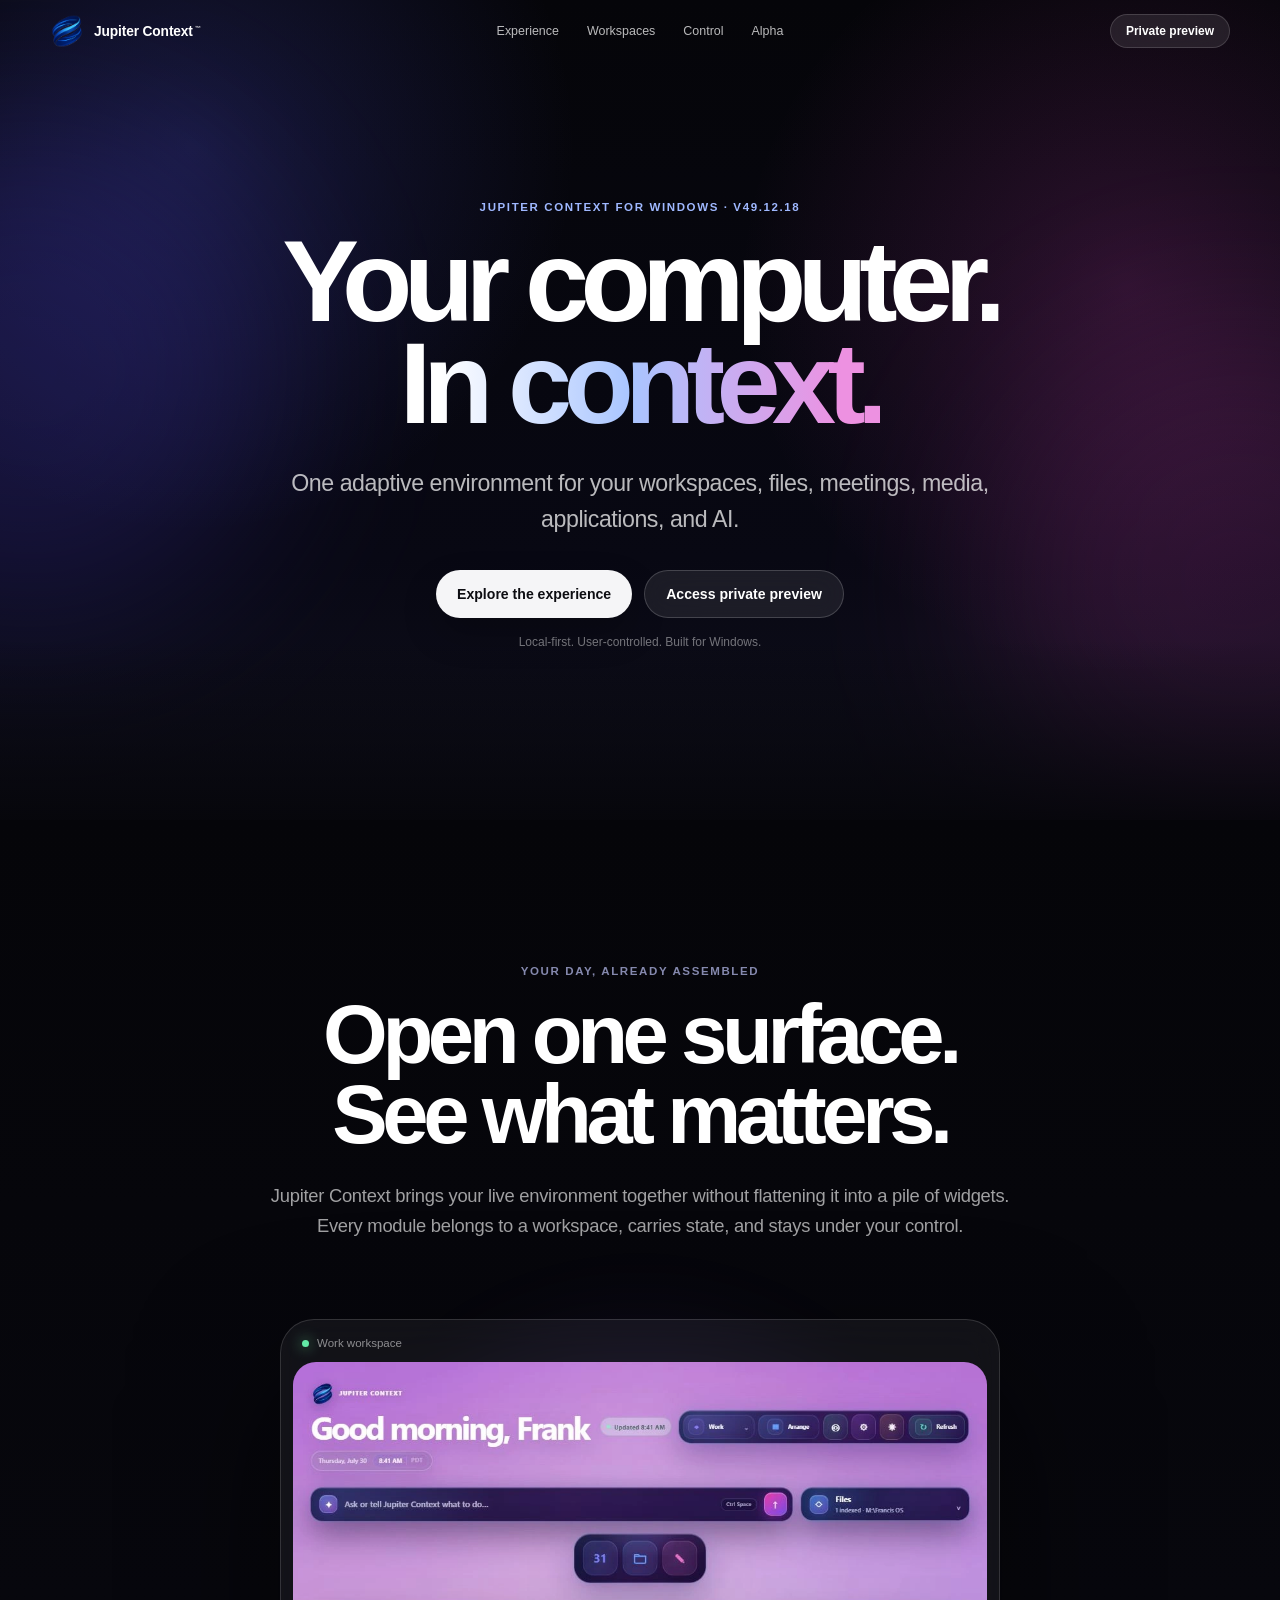
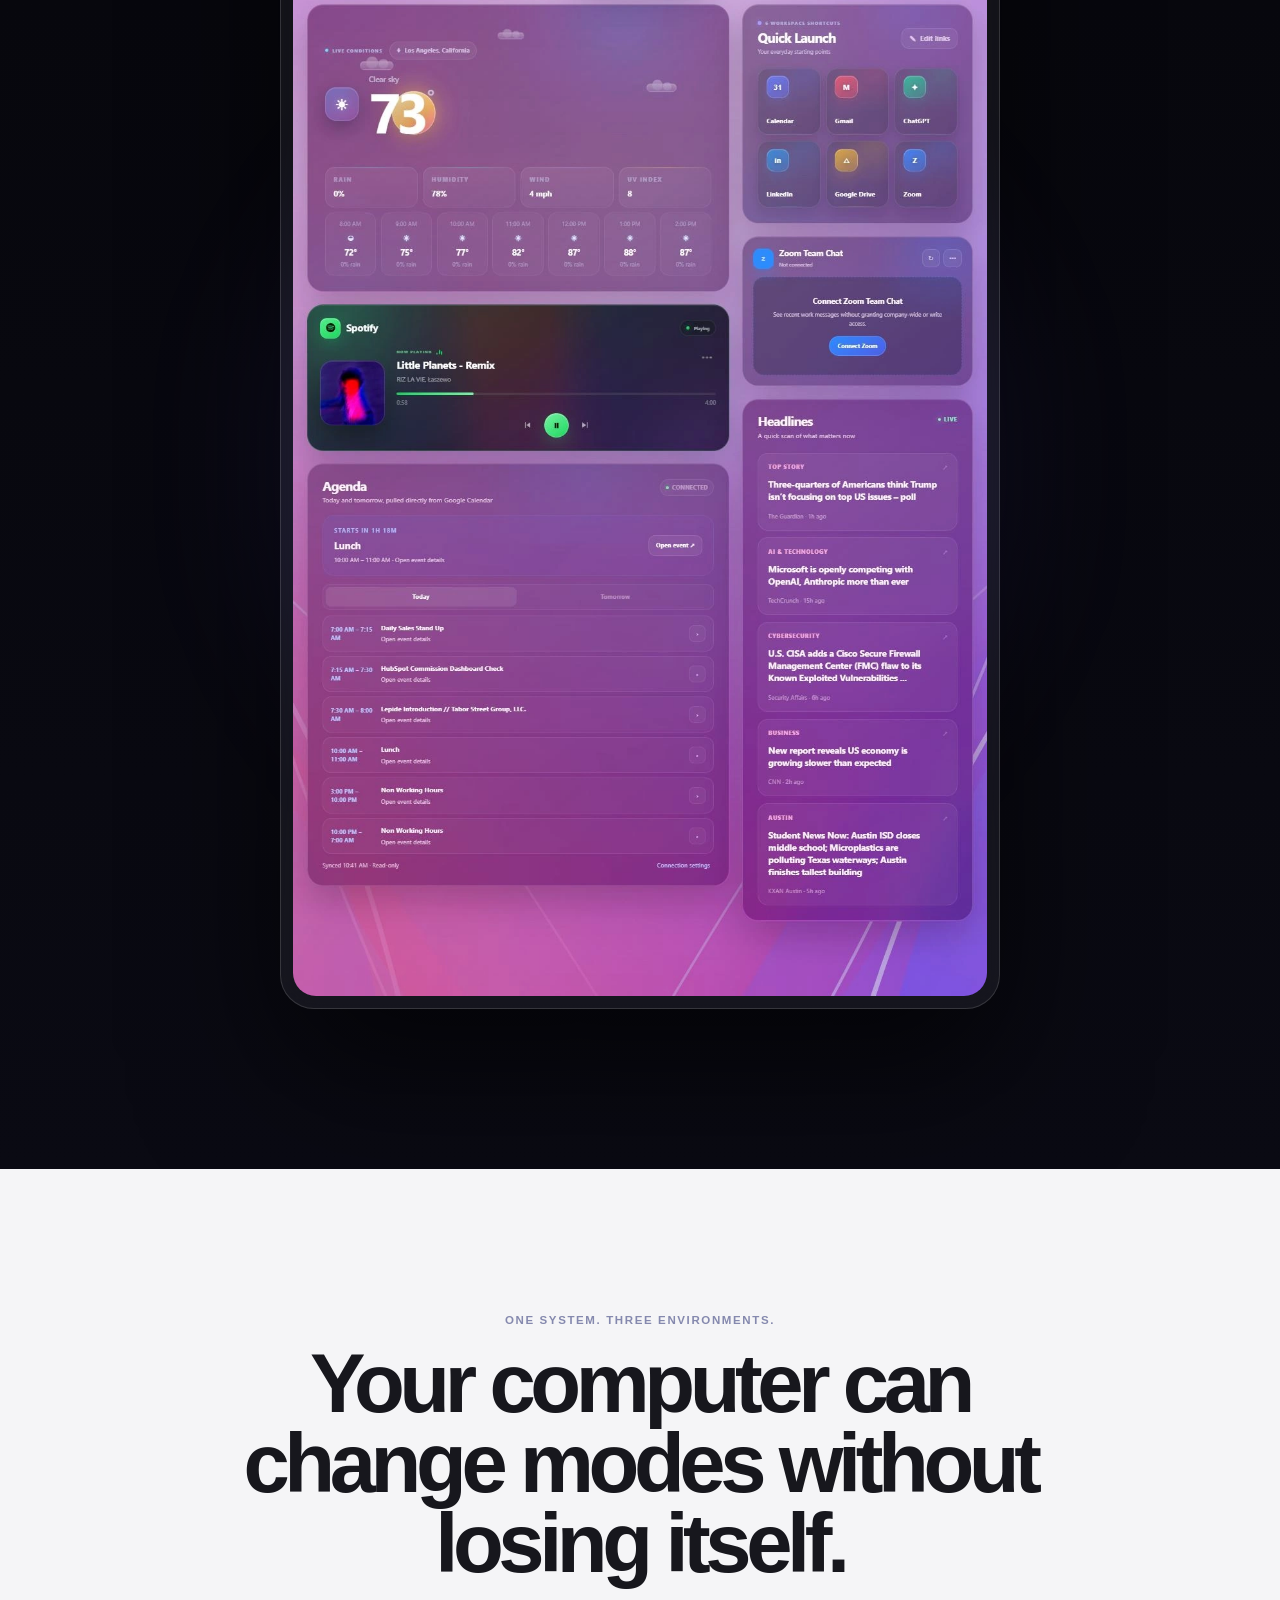
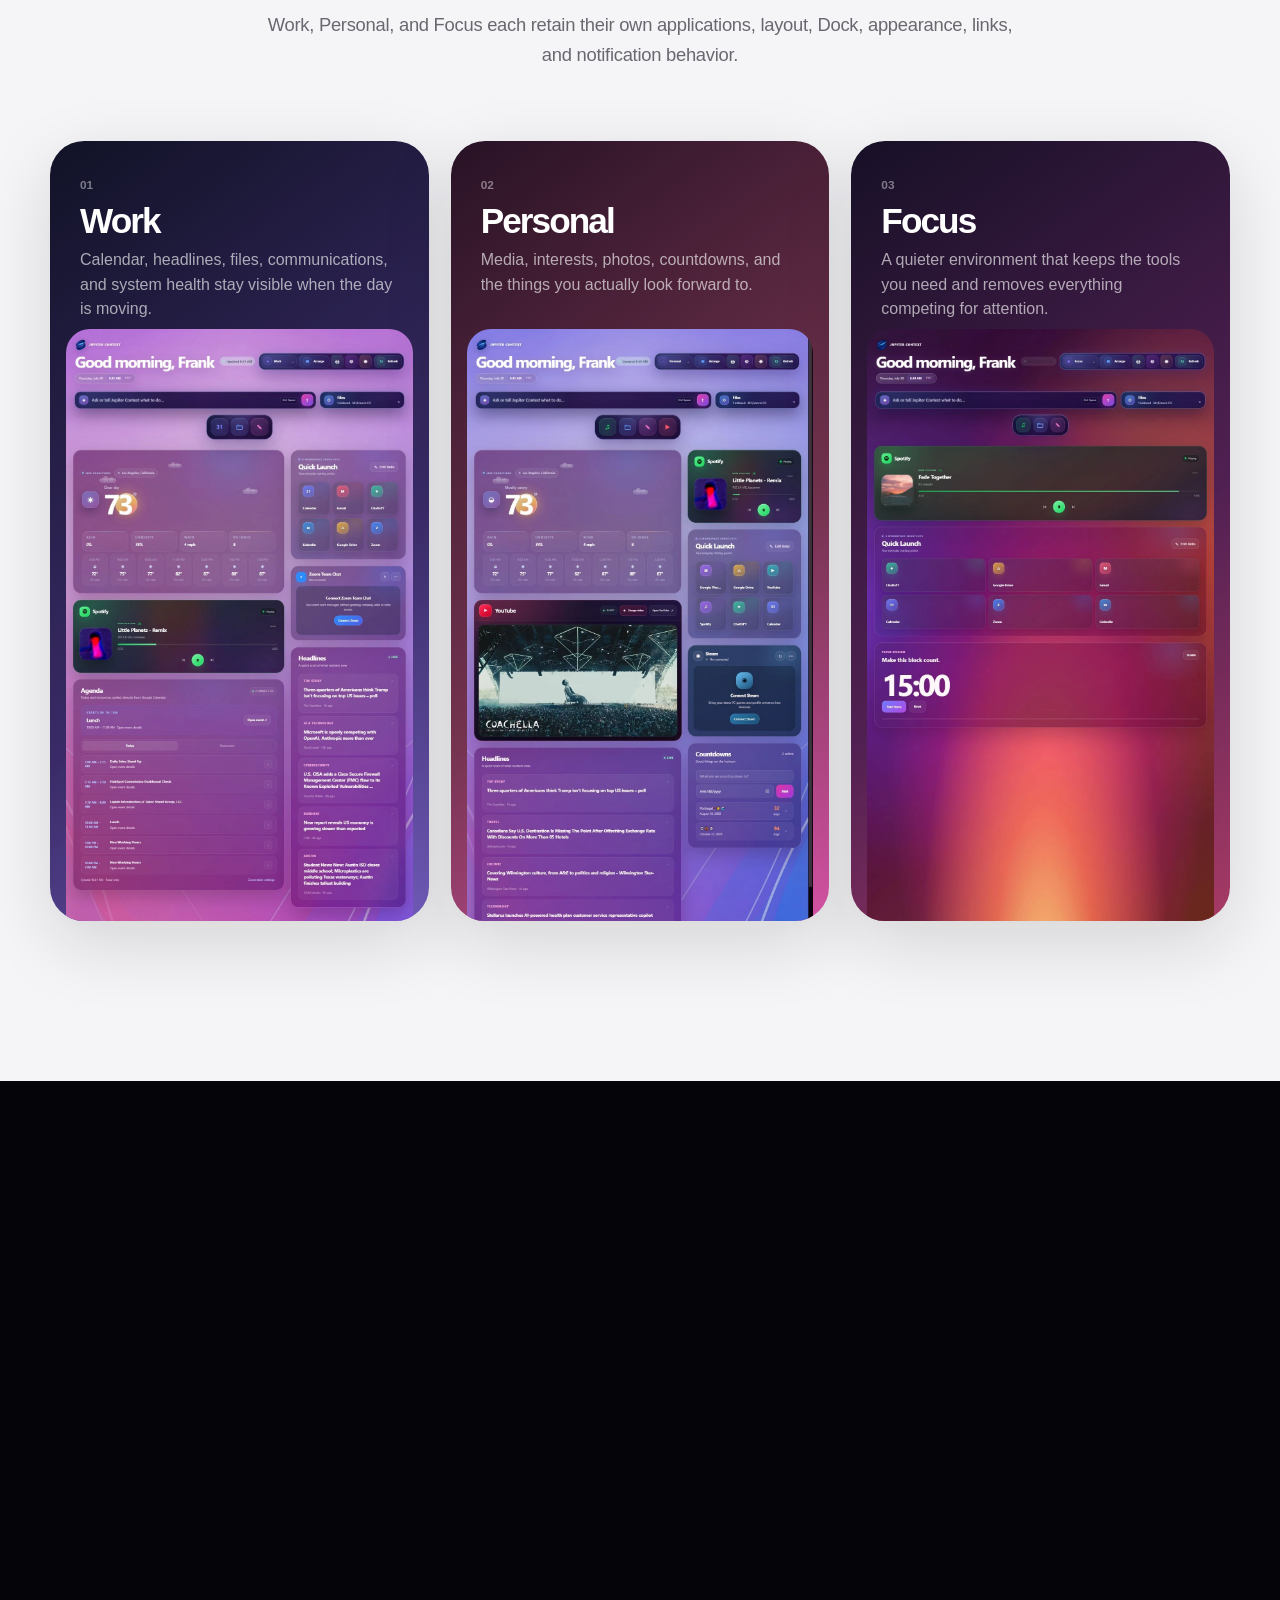
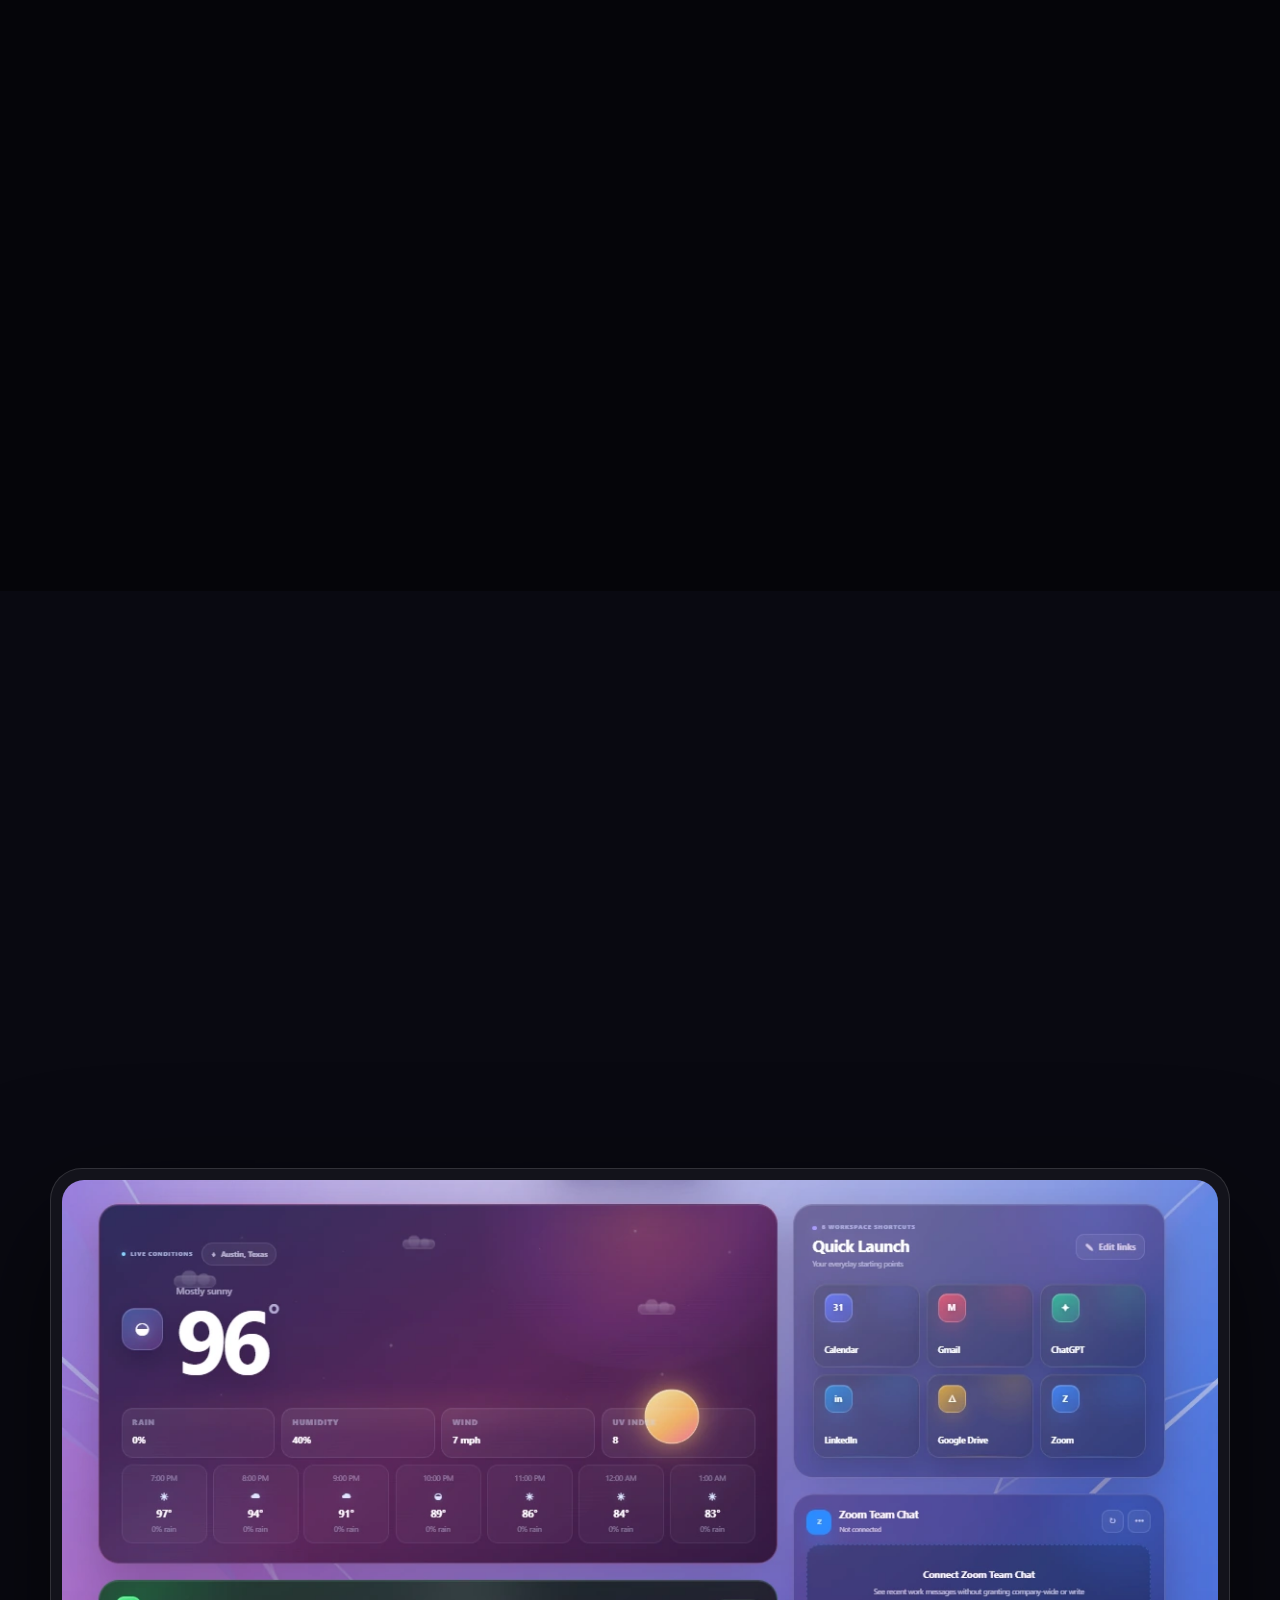
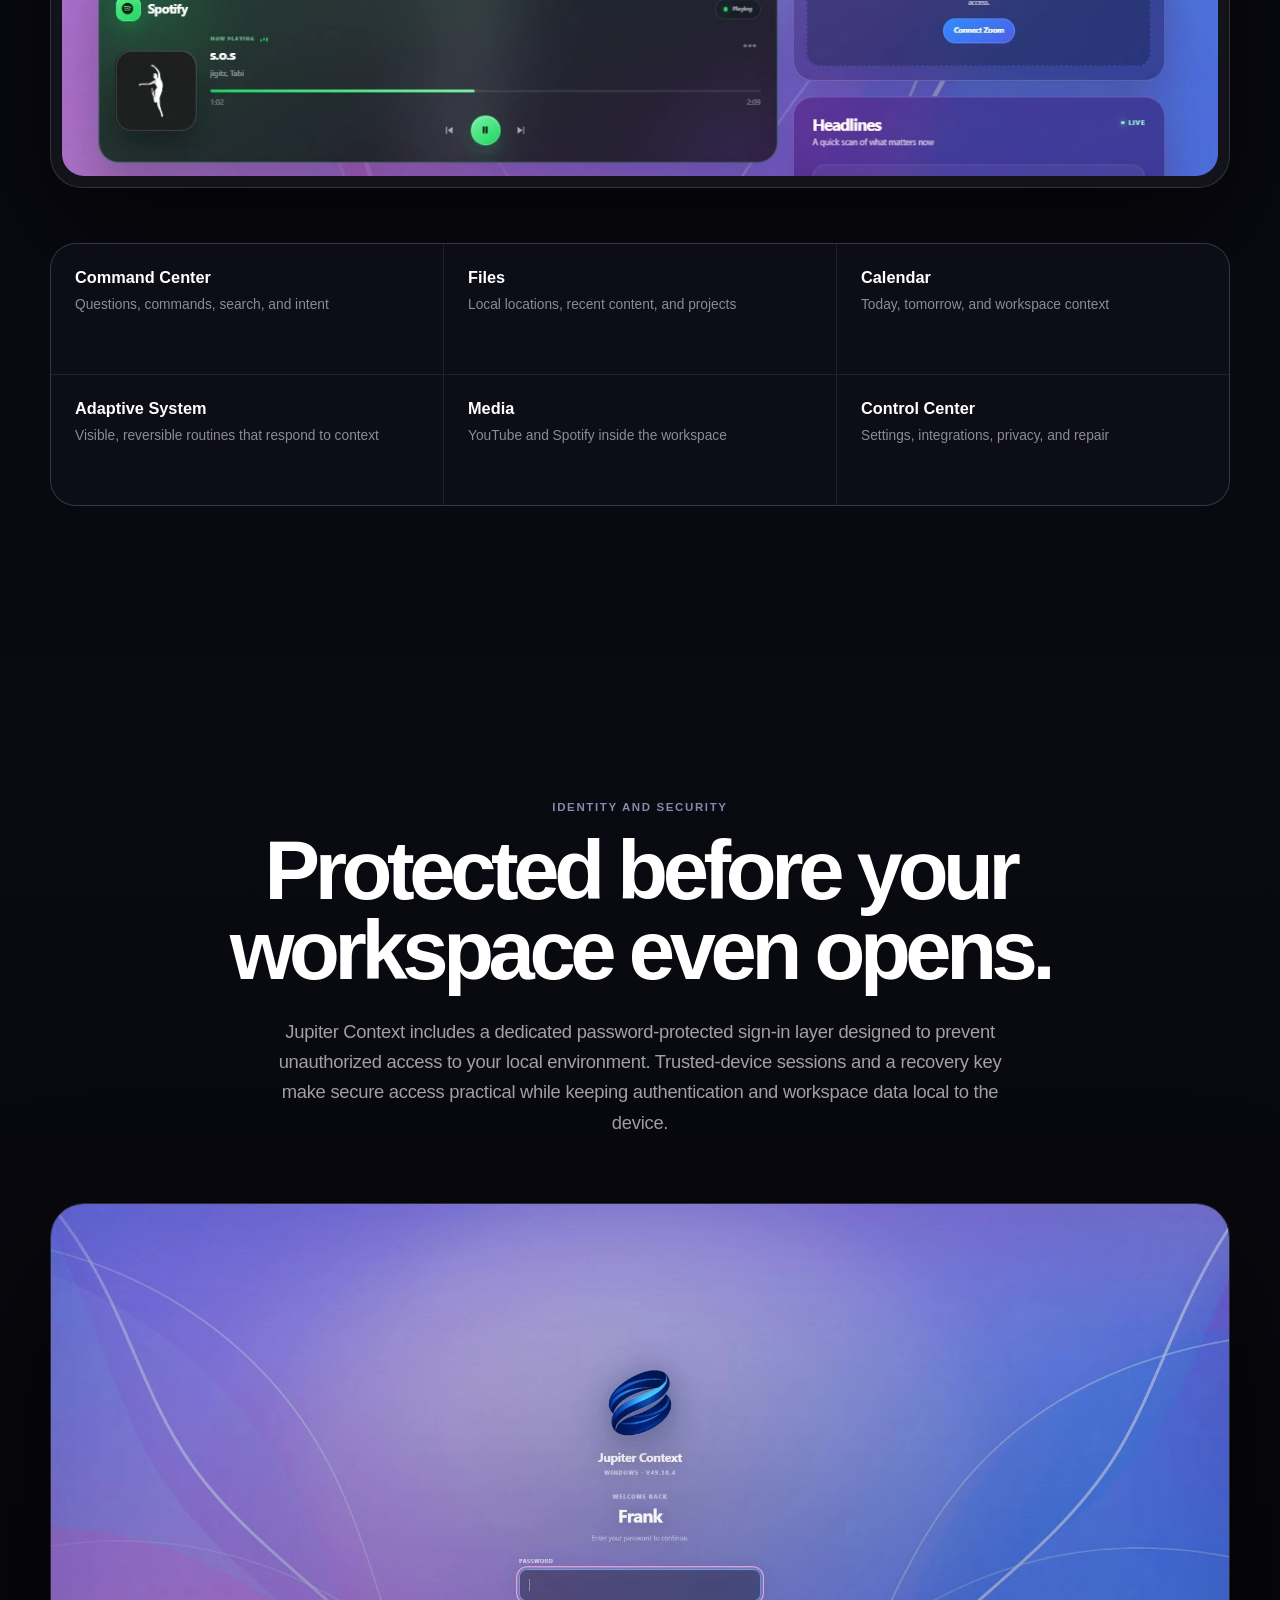
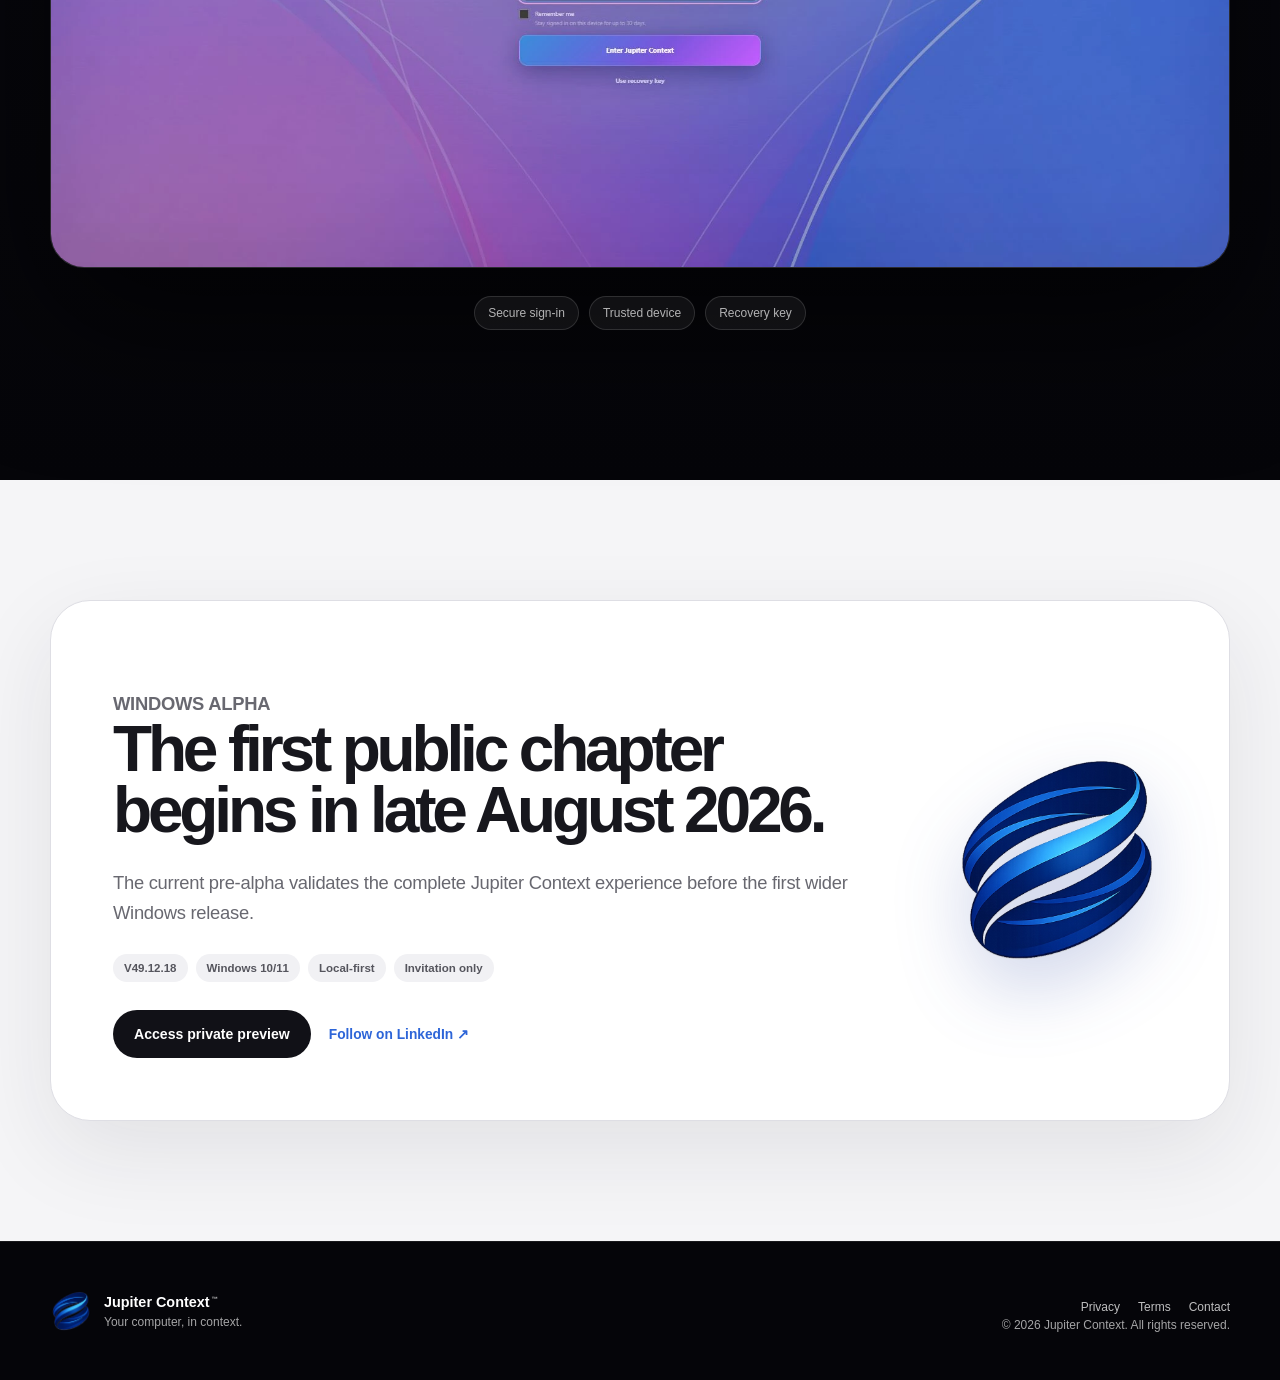
==== commit 32872a71: "Add files via upload" ====
--- a/index.html
+++ b/index.html
@@ -22,7 +22,7 @@
   <meta name="twitter:description" content="Your computer should understand what you are trying to do." />
   <meta name="twitter:image" content="assets/og-image.jpg" />
 
-  <link rel="stylesheet" href="styles.css?v=20260730-apple-4" />
+  <link rel="stylesheet" href="styles.css?v=20260730-apple-5" />
 </head>
 <body class="home-page">
   <a class="skip-link" href="#main">Skip to content</a>
@@ -65,10 +65,6 @@
         <p class="hero-note">Local-first. User-controlled. Built for Windows.</p>
       </div>
 
-      <div class="command-stage reveal" data-delay="1">
-        <div class="command-glow" aria-hidden="true"></div>
-        <img src="assets/hero-command.webp" alt="Jupiter Context header with workspace controls, Command Center, Files, and Dock" fetchpriority="high" />
-      </div>
     </section>
 
     <section class="experience-section" id="experience">
@@ -234,6 +230,6 @@
     </form>
   </dialog>
 
-  <script src="script.js?v=20260730-apple-4"></script>
+  <script src="script.js?v=20260730-apple-5"></script>
 </body>
 </html>
--- a/styles.css
+++ b/styles.css
@@ -72,8 +72,9 @@
 .menu-button span { display: block; width: 15px; height: 1px; margin: 4px auto; background: #fff; }
 
 .hero {
-  position: relative; min-height: 100vh; overflow: hidden;
-  padding: 155px 24px 110px;
+  position: relative; min-height: 820px; overflow: hidden;
+  display: grid; place-items: center;
+  padding: 150px 24px 120px;
   background:
     radial-gradient(circle at 15% 18%, rgba(91, 96, 255, 0.2), transparent 30%),
     radial-gradient(circle at 88% 35%, rgba(218, 68, 193, 0.18), transparent 31%),
@@ -87,7 +88,7 @@
 .aurora { position: absolute; border-radius: 50%; filter: blur(90px); opacity: 0.55; pointer-events: none; }
 .aurora-one { width: 500px; height: 500px; left: -220px; top: 120px; background: rgba(92, 78, 255, 0.34); }
 .aurora-two { width: 520px; height: 520px; right: -220px; top: 320px; background: rgba(216, 67, 188, 0.25); }
-.hero-copy { position: relative; z-index: 2; width: min(950px, 100%); margin: 0 auto 72px; text-align: center; }
+.hero-copy { position: relative; z-index: 2; width: min(950px, 100%); margin: 0 auto; text-align: center; }
 .eyebrow, .section-label, .dialog-kicker {
   margin: 0 0 18px; text-transform: uppercase; letter-spacing: 0.14em; font-size: 0.72rem; font-weight: 750;
 }
@@ -113,9 +114,6 @@
 .button-dark { background: #111117; color: #fff; }
 .button-muted { background: #efeff2; color: #1c1c22; }
 .hero-note { margin: 17px 0 0; color: rgba(255,255,255,0.43); font-size: 0.75rem; }
-.command-stage { position: relative; z-index: 2; width: min(1180px, 100%); margin: 0 auto; }
-.command-glow { position: absolute; inset: 15% 8% -25%; border-radius: 50%; background: linear-gradient(90deg, rgba(83,115,255,0.3), rgba(210,69,198,0.26)); filter: blur(70px); }
-.command-stage img { position: relative; width: 100%; border-radius: 24px; border: 1px solid rgba(255,255,255,0.14); box-shadow: 0 42px 110px rgba(0,0,0,0.55); }
 
 .experience-section {
   position: relative; overflow: hidden; padding: 145px 0 160px;
@@ -263,10 +261,9 @@
   .primary-nav a { padding: 13px 12px; }
   .menu-button { display: block; justify-self: end; }
   .nav-action { display: none; }
-  .hero { min-height: auto; padding: 128px 14px 85px; }
+ .hero { min-height: auto; padding: 128px 14px 85px; }
   .hero h1 { font-size: clamp(3.7rem, 16vw, 5.6rem); }
   .hero-lead { font-size: 1.03rem; }
-  .command-stage img { border-radius: 14px; }
   .experience-section, .workspace-section, .control-section, .capabilities-section, .identity-section { padding: 100px 0; }
   .centered-copy h2, .control-copy h2, .alpha-copy h2 { font-size: clamp(2.85rem, 13vw, 4.5rem); }
   .centered-copy > p:last-child, .control-copy > p, .alpha-copy > p { font-size: 1rem; }
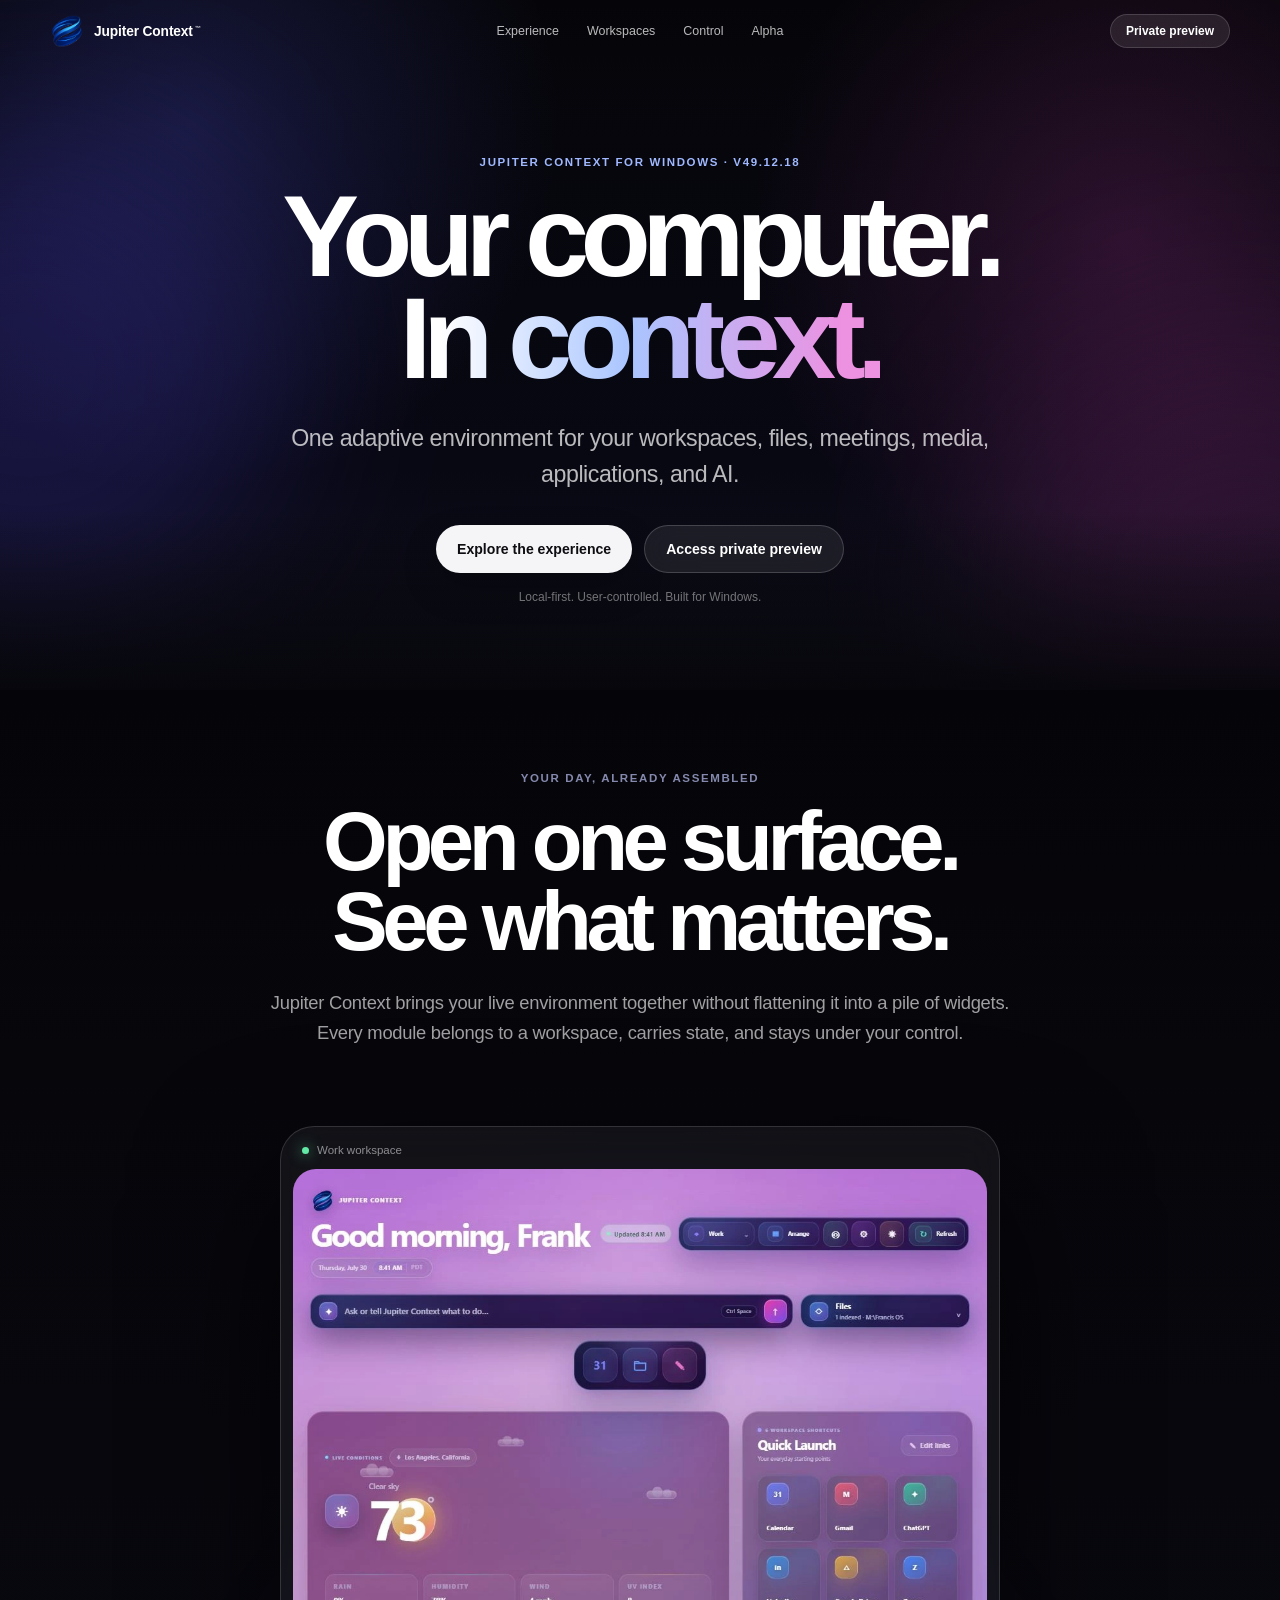
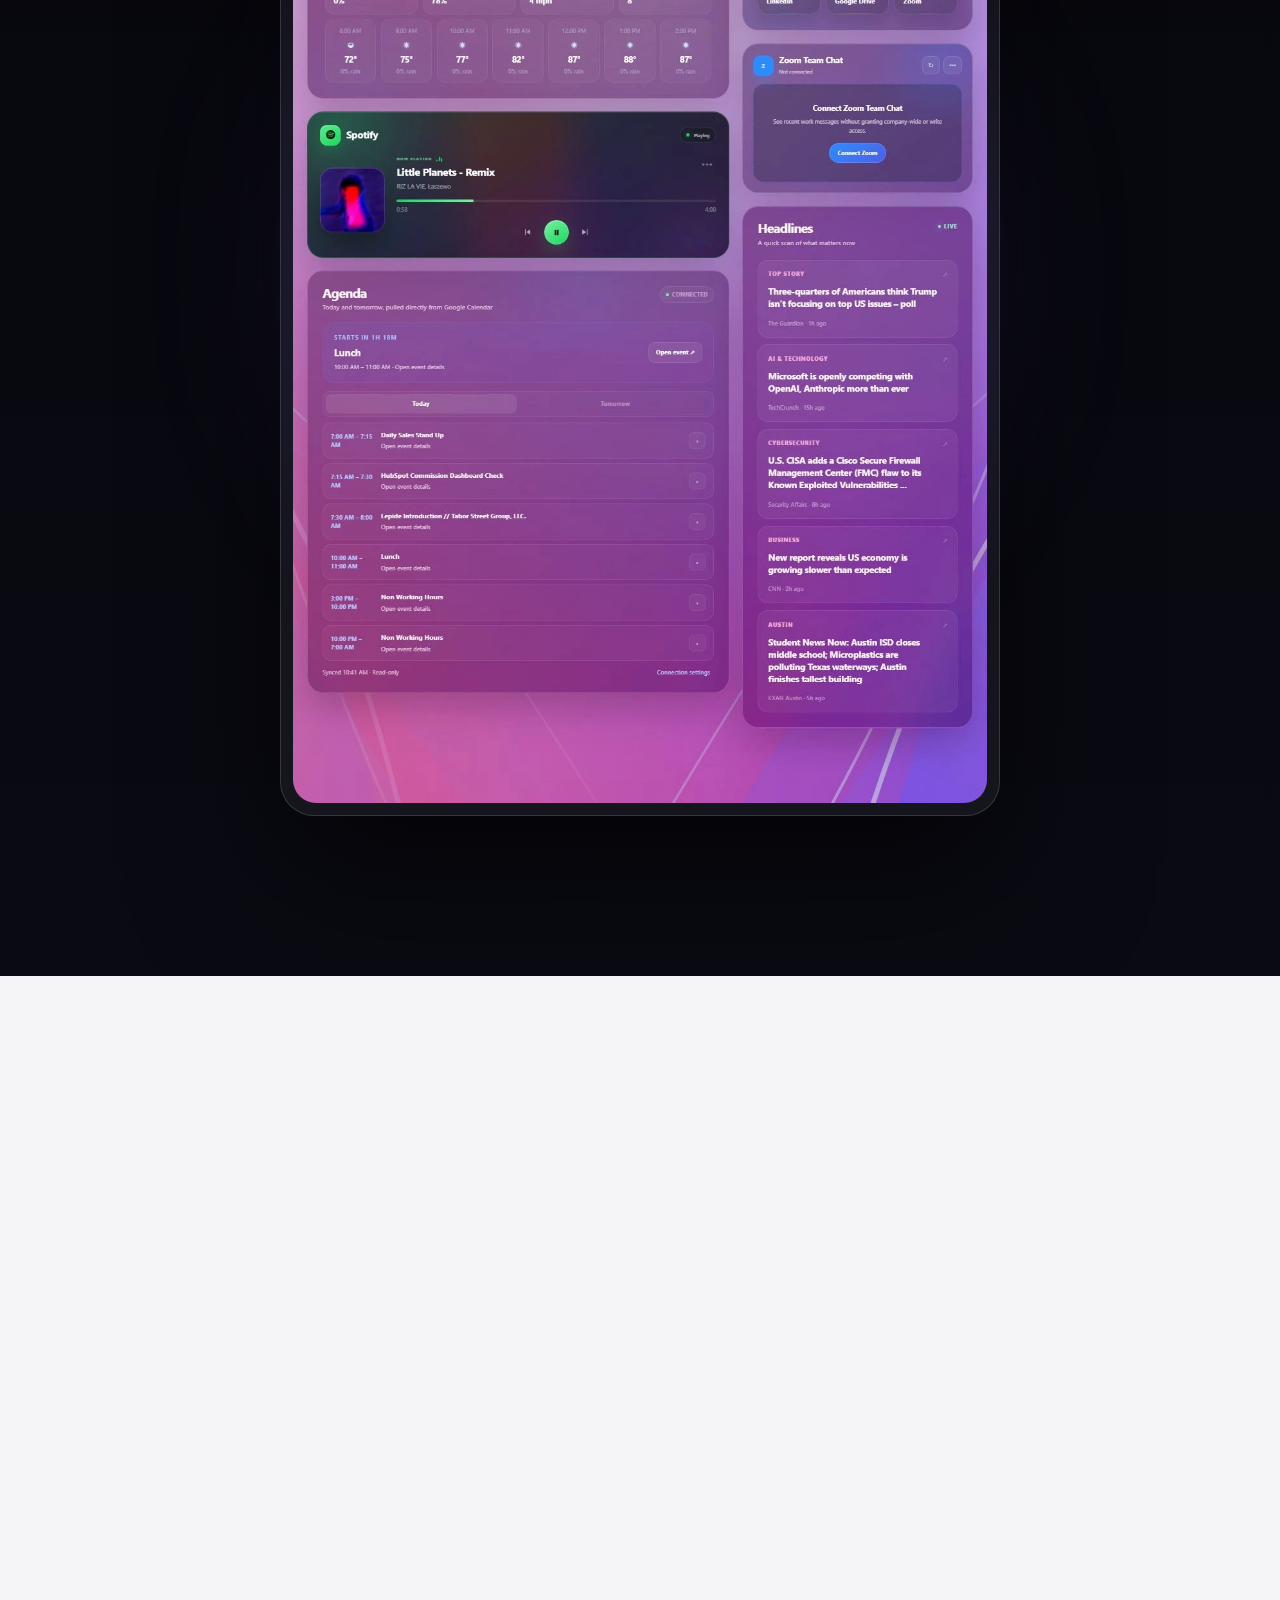
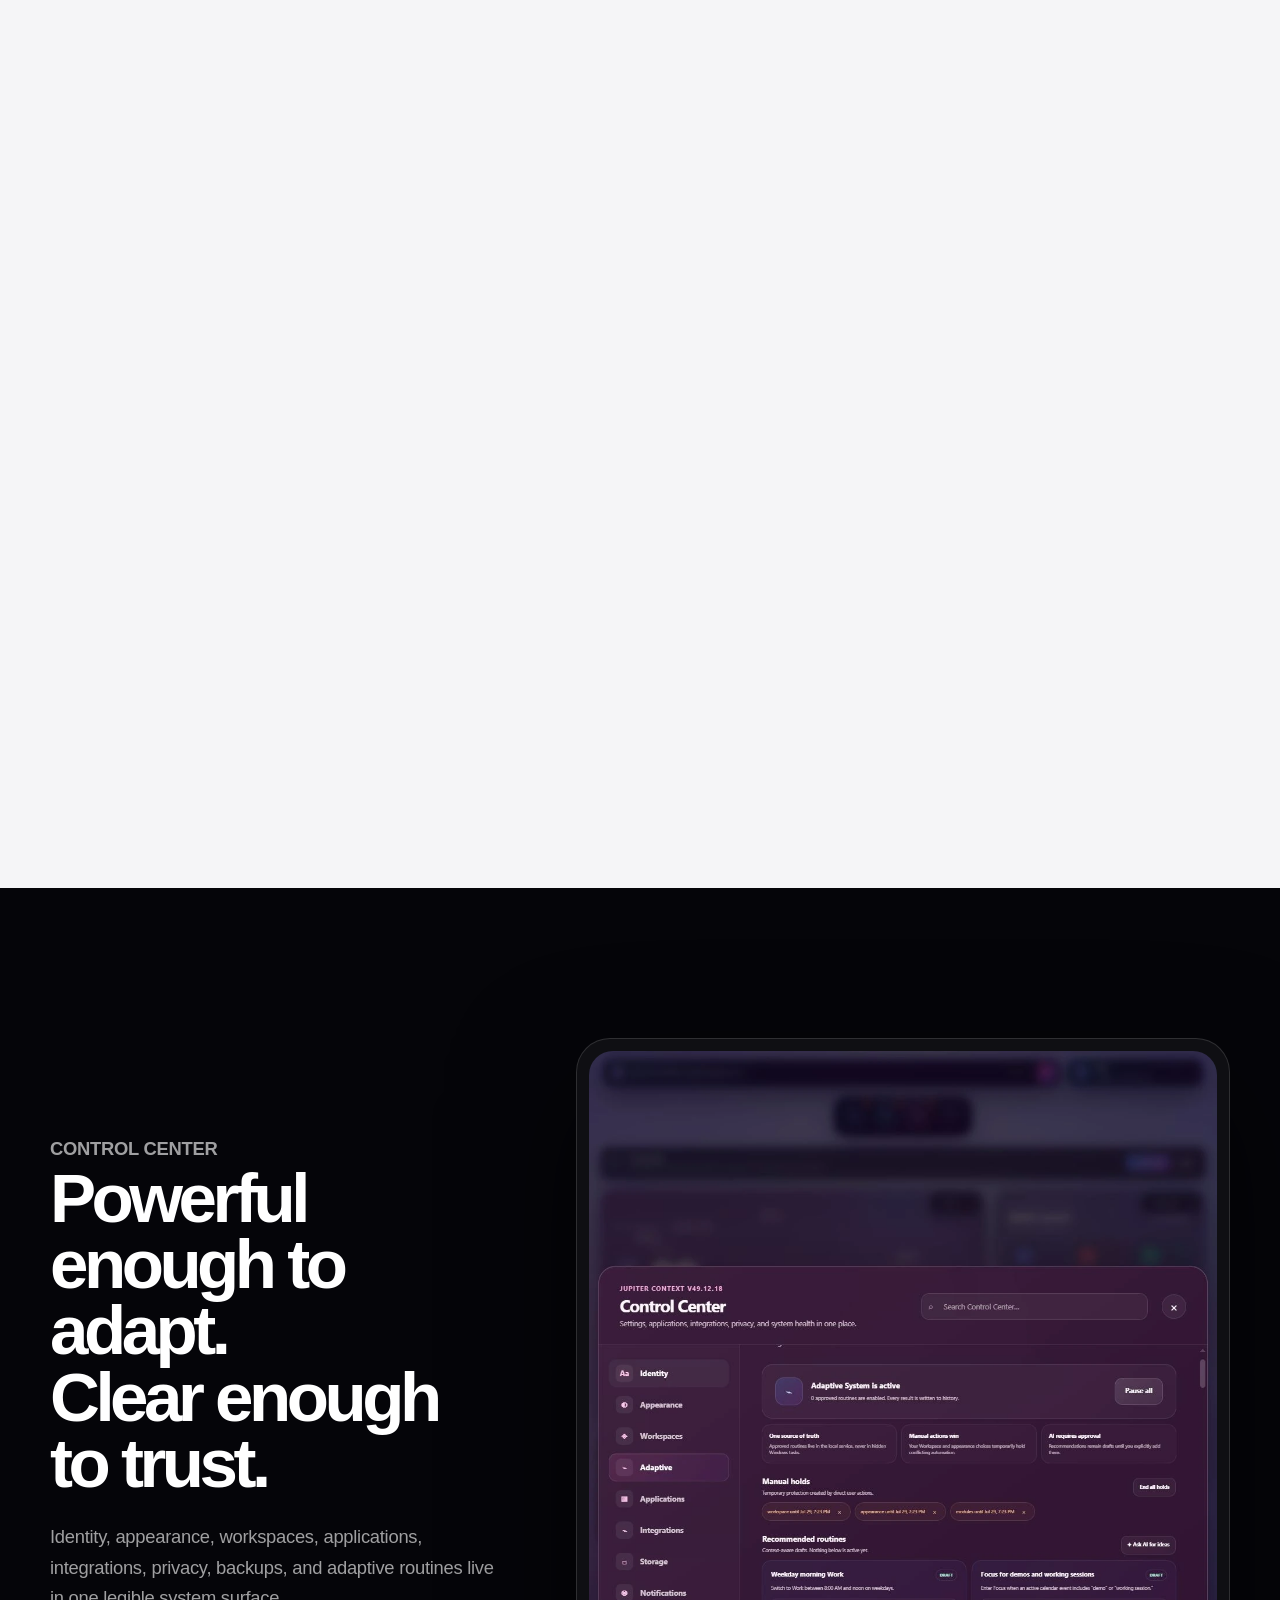
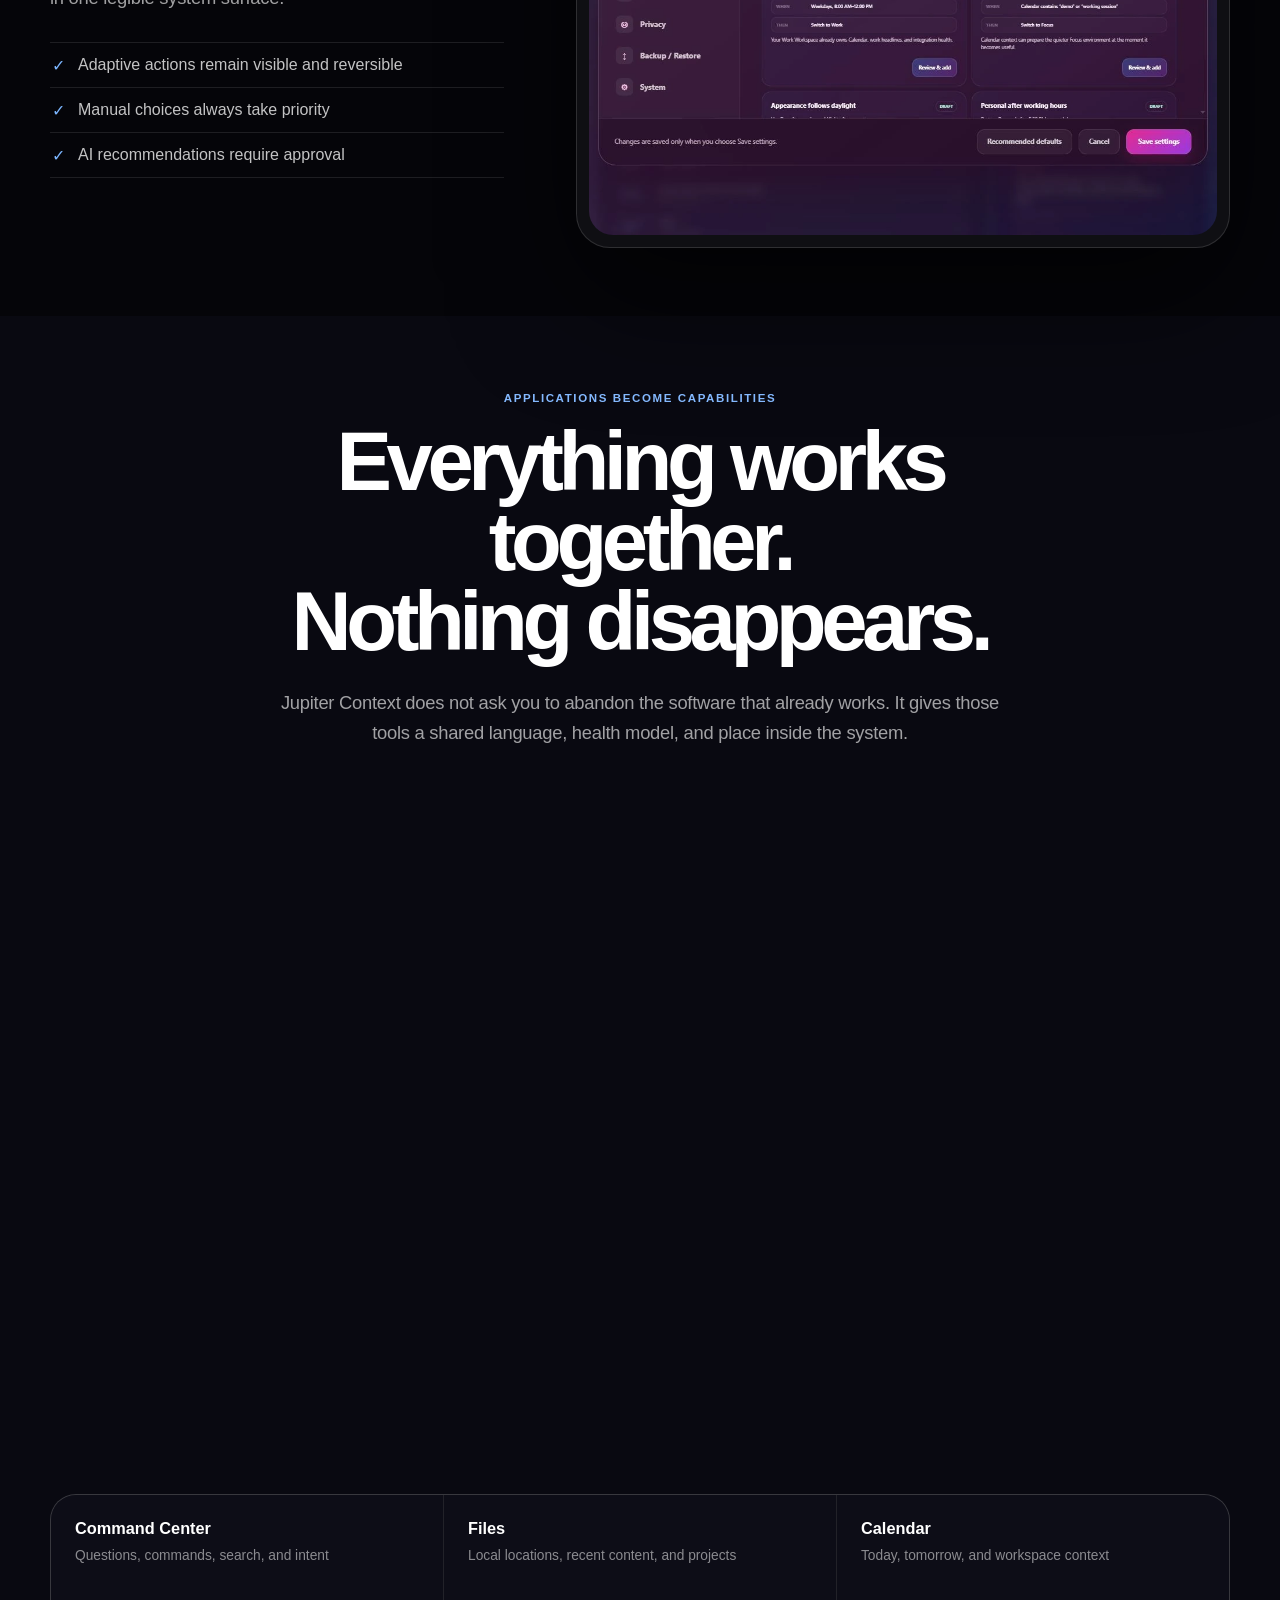
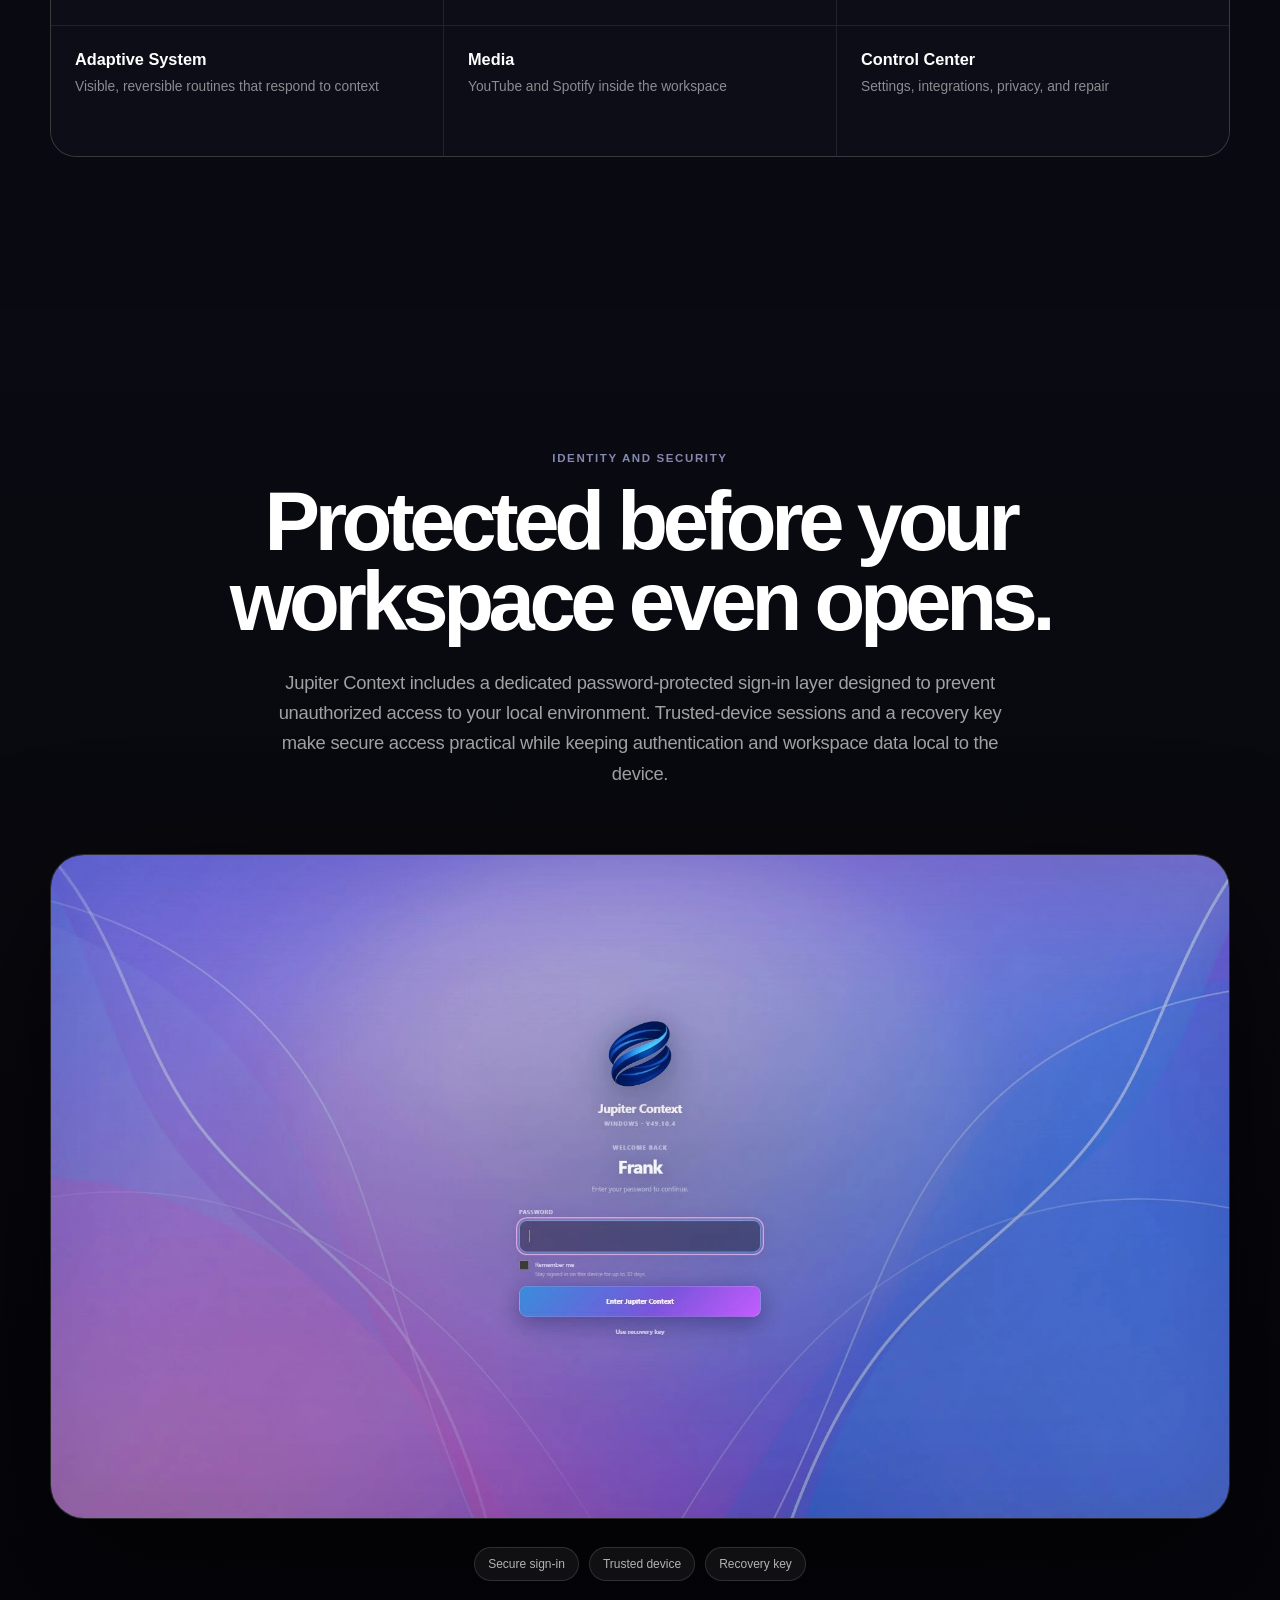
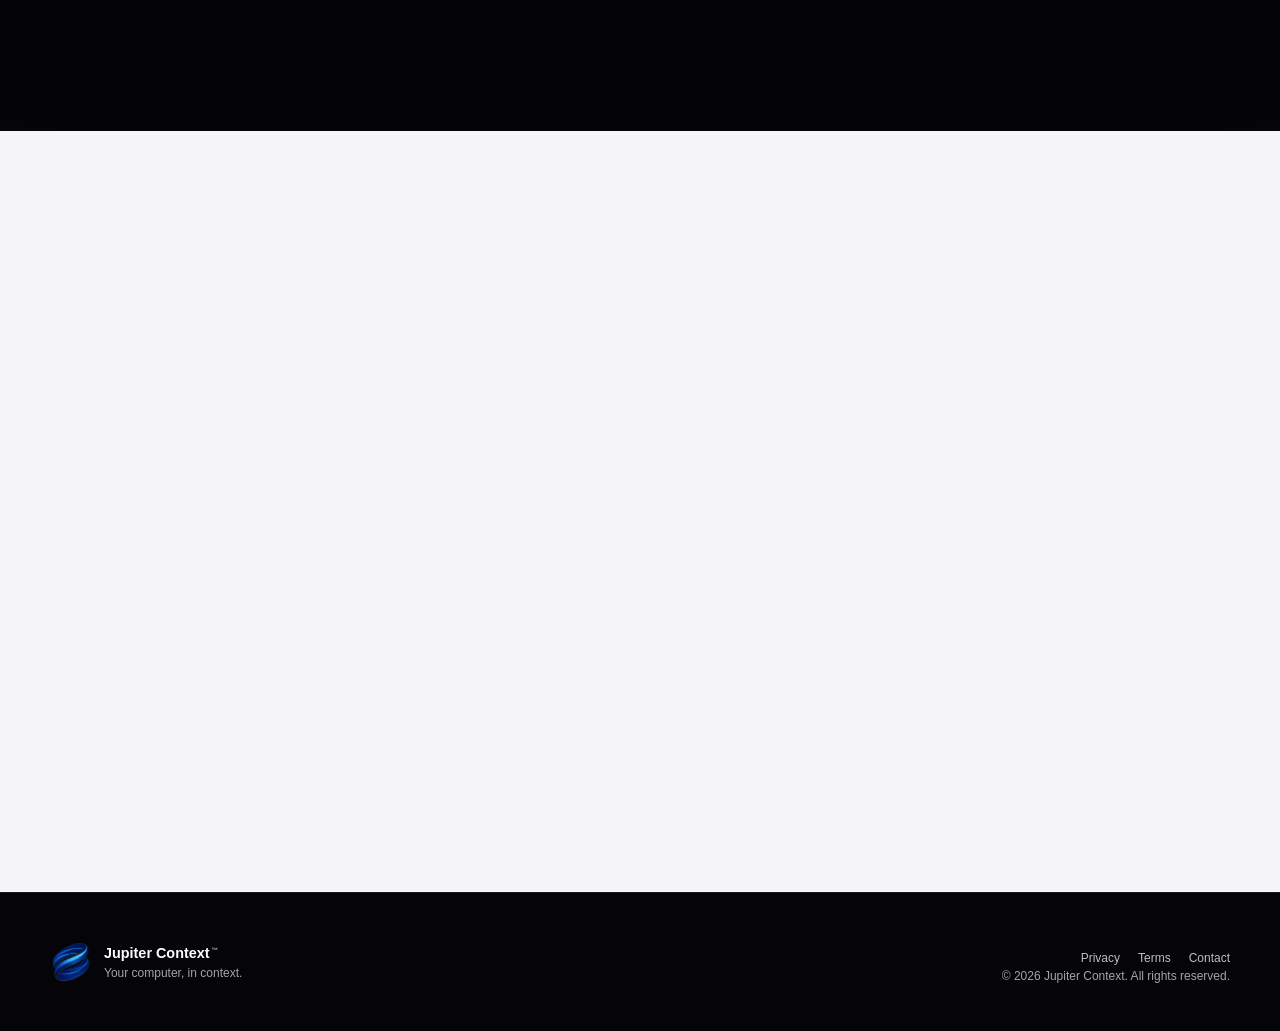
==== commit 9599cc5f: "Add files via upload" ====
--- a/index.html
+++ b/index.html
@@ -22,7 +22,7 @@
   <meta name="twitter:description" content="Your computer should understand what you are trying to do." />
   <meta name="twitter:image" content="assets/og-image.jpg" />
 
-  <link rel="stylesheet" href="styles.css?v=20260730-apple-5" />
+  <link rel="stylesheet" href="styles.css?v=20260730-apple-6" />
 </head>
 <body class="home-page">
   <a class="skip-link" href="#main">Skip to content</a>
--- a/styles.css
+++ b/styles.css
@@ -72,9 +72,9 @@
 .menu-button span { display: block; width: 15px; height: 1px; margin: 4px auto; background: #fff; }
 
 .hero {
-  position: relative; min-height: 820px; overflow: hidden;
+  position: relative; min-height: 690px; overflow: hidden;
   display: grid; place-items: center;
-  padding: 150px 24px 120px;
+  padding: 138px 24px 68px;
   background:
     radial-gradient(circle at 15% 18%, rgba(91, 96, 255, 0.2), transparent 30%),
     radial-gradient(circle at 88% 35%, rgba(218, 68, 193, 0.18), transparent 31%),
@@ -116,7 +116,7 @@
 .hero-note { margin: 17px 0 0; color: rgba(255,255,255,0.43); font-size: 0.75rem; }
 
 .experience-section {
-  position: relative; overflow: hidden; padding: 145px 0 160px;
+  position: relative; overflow: hidden; padding: 82px 0 160px;
   background: linear-gradient(180deg, #050509 0%, #0a0a13 100%); color: #fff;
 }
 .experience-section::before {
@@ -159,7 +159,7 @@
 .personal-card { background: linear-gradient(145deg, #281225, #74334f 58%, #d854a7); }
 .focus-card { background: linear-gradient(145deg, #171027, #512052 58%, #a73a65); }
 
-.control-section { padding: 150px 0; background: #050509; color: #fff; }
+.control-section { padding: 150px 0 68px; background: #050509; color: #fff; }
 .control-layout { display: grid; grid-template-columns: 0.82fr 1.18fr; gap: 72px; align-items: center; }
 .control-copy h2 { font-size: clamp(3.2rem, 5.4vw, 5.8rem); }
 .control-copy > p { margin-left: 0; color: rgba(255,255,255,0.62); }
@@ -171,7 +171,7 @@
 .control-frame img { width: 100%; border-radius: 24px; }
 
 
-.capabilities-section { padding: 150px 0; background: #090911; color: #fff; }
+.capabilities-section { padding: 76px 0 150px; background: #090911; color: #fff; }
 .overview-frame { margin-top: 70px; padding: 11px; border-radius: 32px; border: 1px solid rgba(255,255,255,0.13); background: rgba(255,255,255,0.045); box-shadow: 0 50px 130px rgba(0,0,0,0.62); }
 .overview-frame img { width: 100%; border-radius: 22px; }
 .capability-grid { display: grid; grid-template-columns: repeat(3, 1fr); gap: 1px; margin-top: 55px; overflow: hidden; border: 1px solid rgba(255,255,255,0.1); border-radius: 26px; background: rgba(255,255,255,0.1); }
@@ -261,10 +261,13 @@
   .primary-nav a { padding: 13px 12px; }
   .menu-button { display: block; justify-self: end; }
   .nav-action { display: none; }
- .hero { min-height: auto; padding: 128px 14px 85px; }
+ .hero { min-height: auto; padding: 128px 14px 64px; }
   .hero h1 { font-size: clamp(3.7rem, 16vw, 5.6rem); }
   .hero-lead { font-size: 1.03rem; }
-  .experience-section, .workspace-section, .control-section, .capabilities-section, .identity-section { padding: 100px 0; }
+  .experience-section { padding: 72px 0 100px; }
+  .workspace-section, .identity-section { padding: 100px 0; }
+  .control-section { padding: 100px 0 58px; }
+  .capabilities-section { padding: 64px 0 100px; }
   .centered-copy h2, .control-copy h2, .alpha-copy h2 { font-size: clamp(2.85rem, 13vw, 4.5rem); }
   .centered-copy > p:last-child, .control-copy > p, .alpha-copy > p { font-size: 1rem; }
   .portrait-frame { padding: 8px; border-radius: 22px; }
